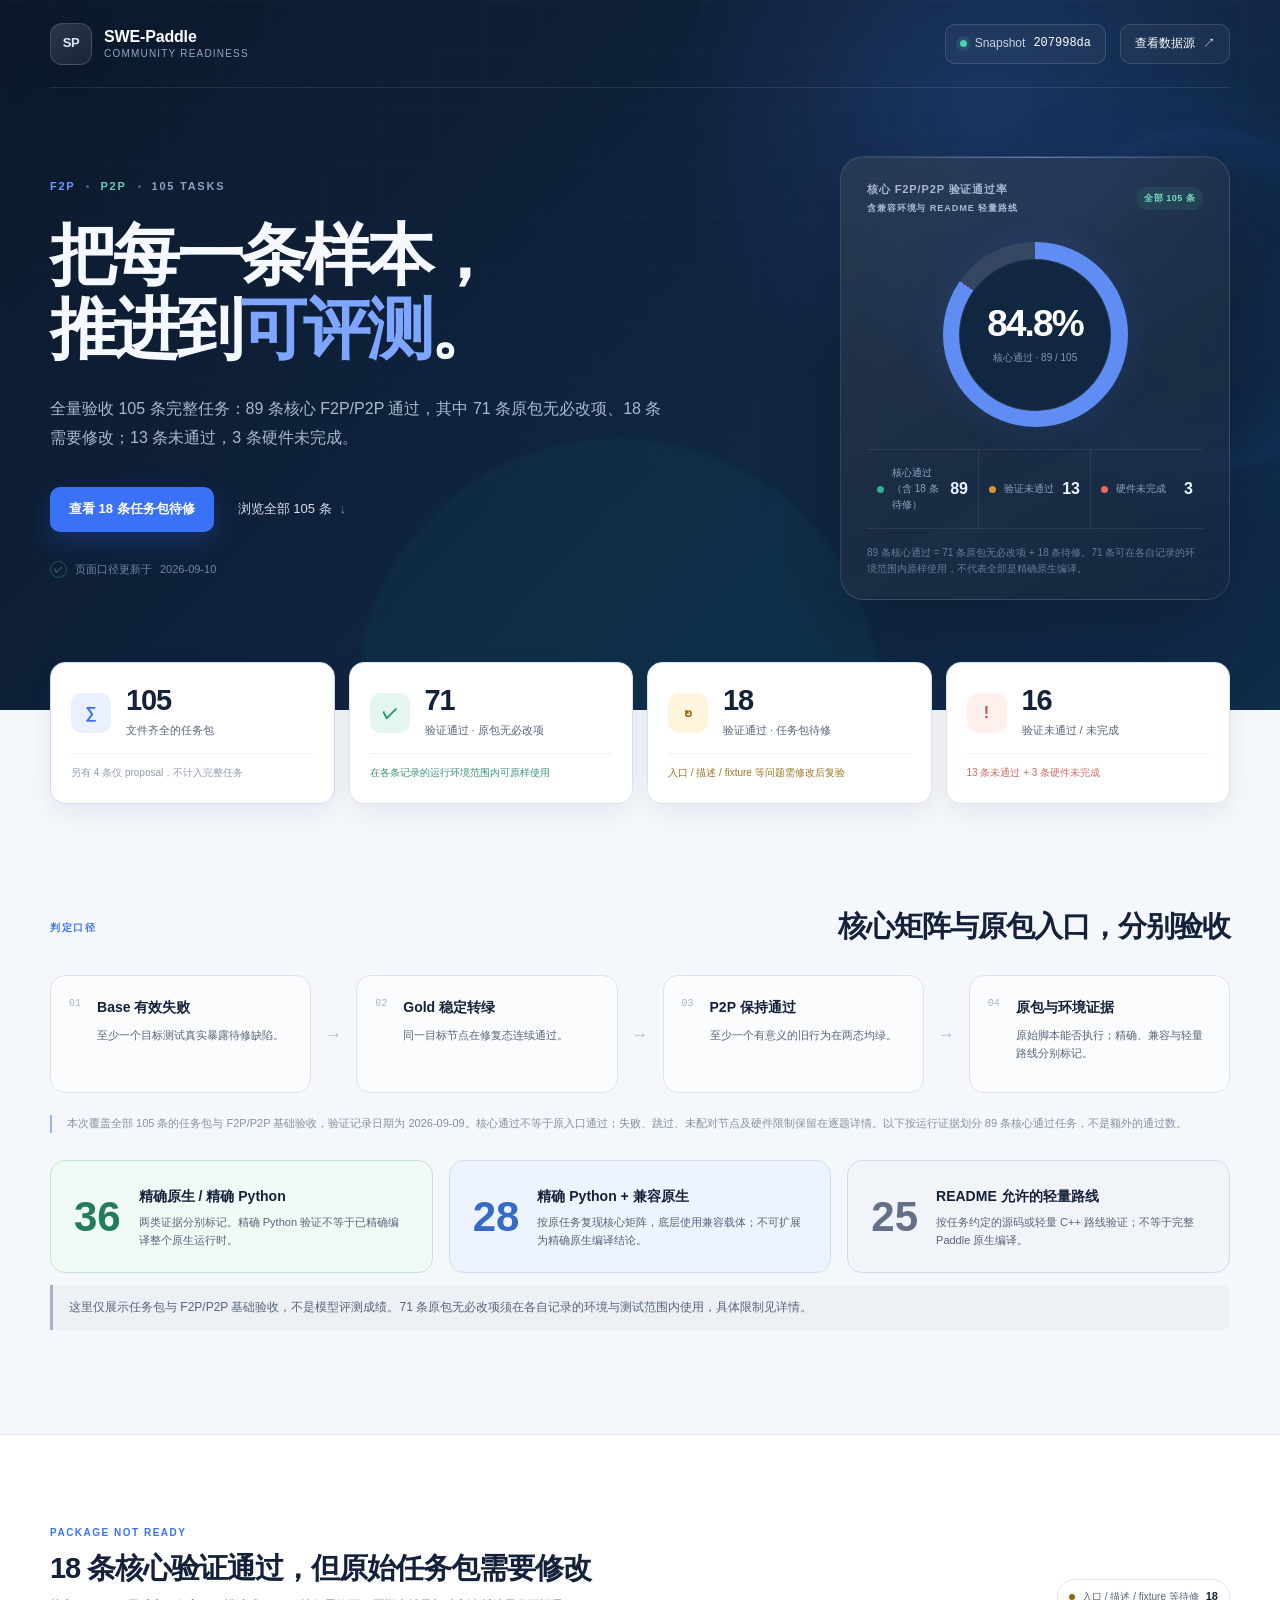
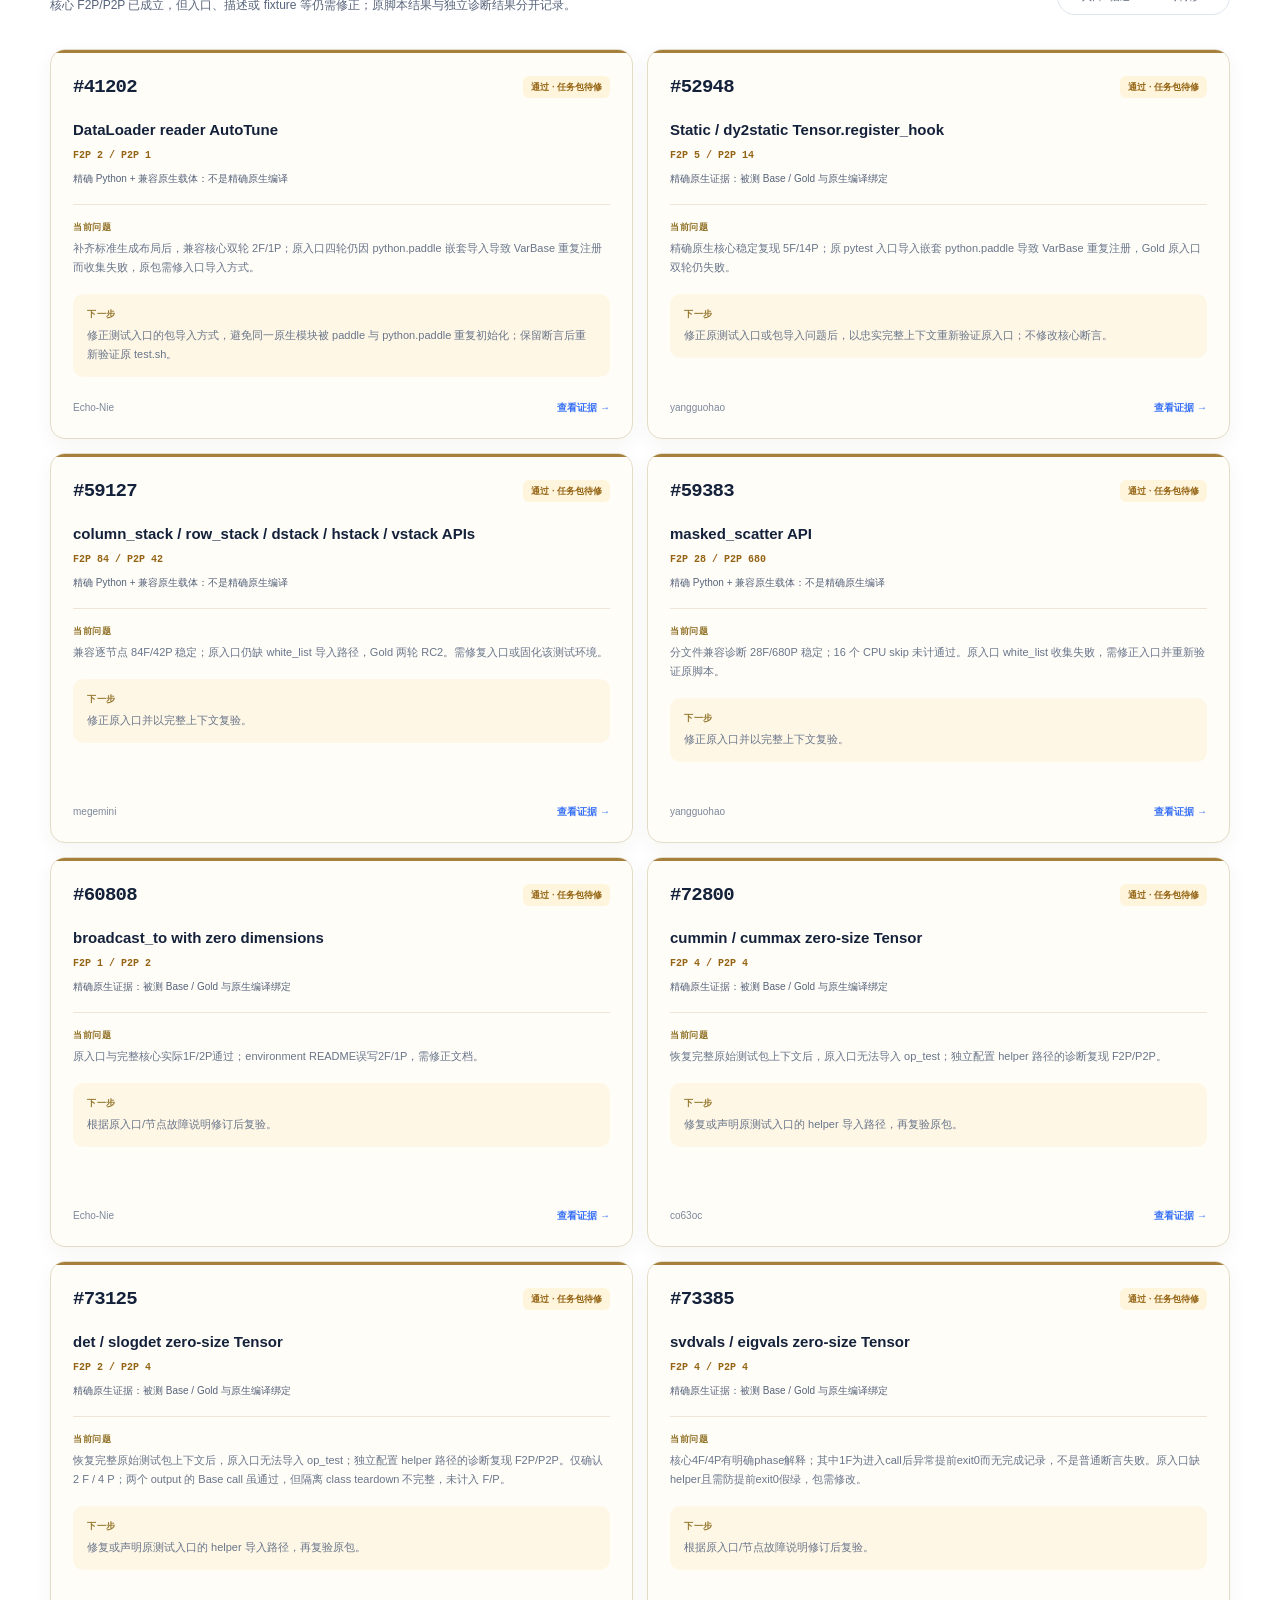
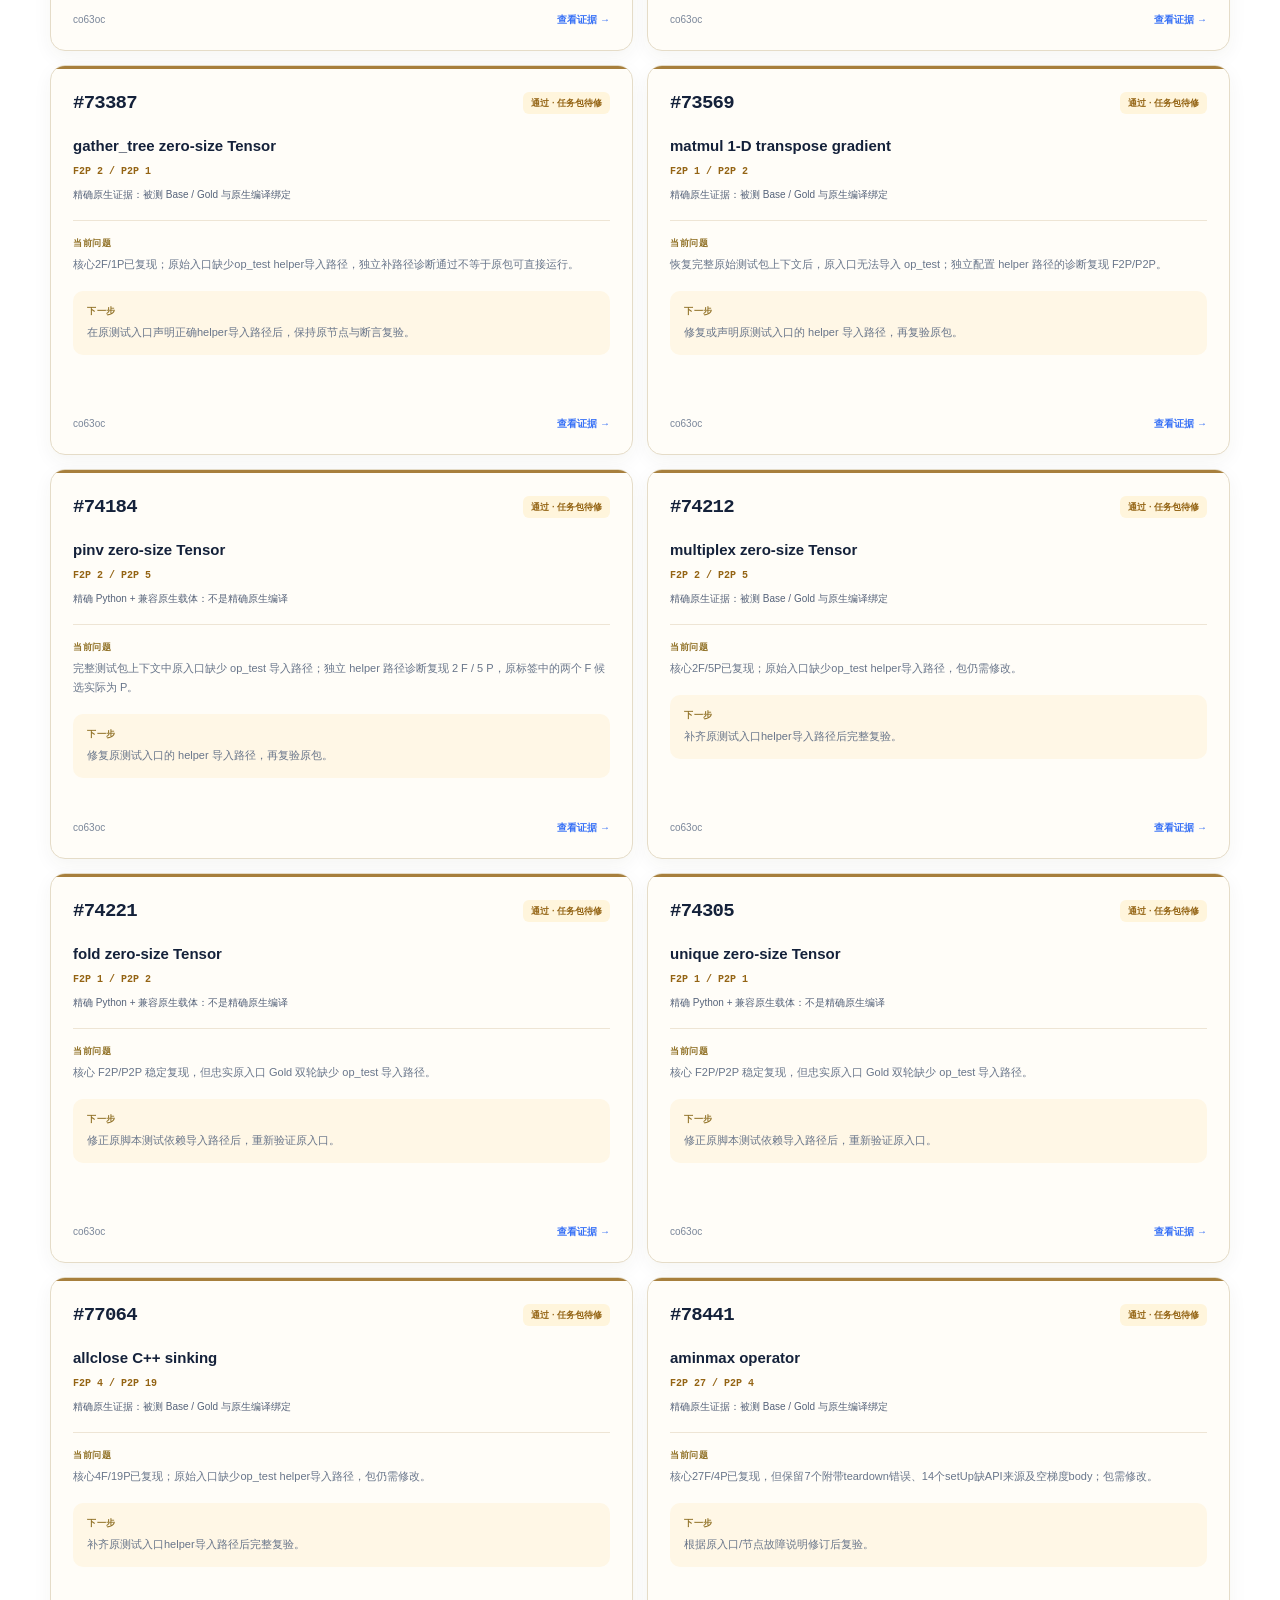
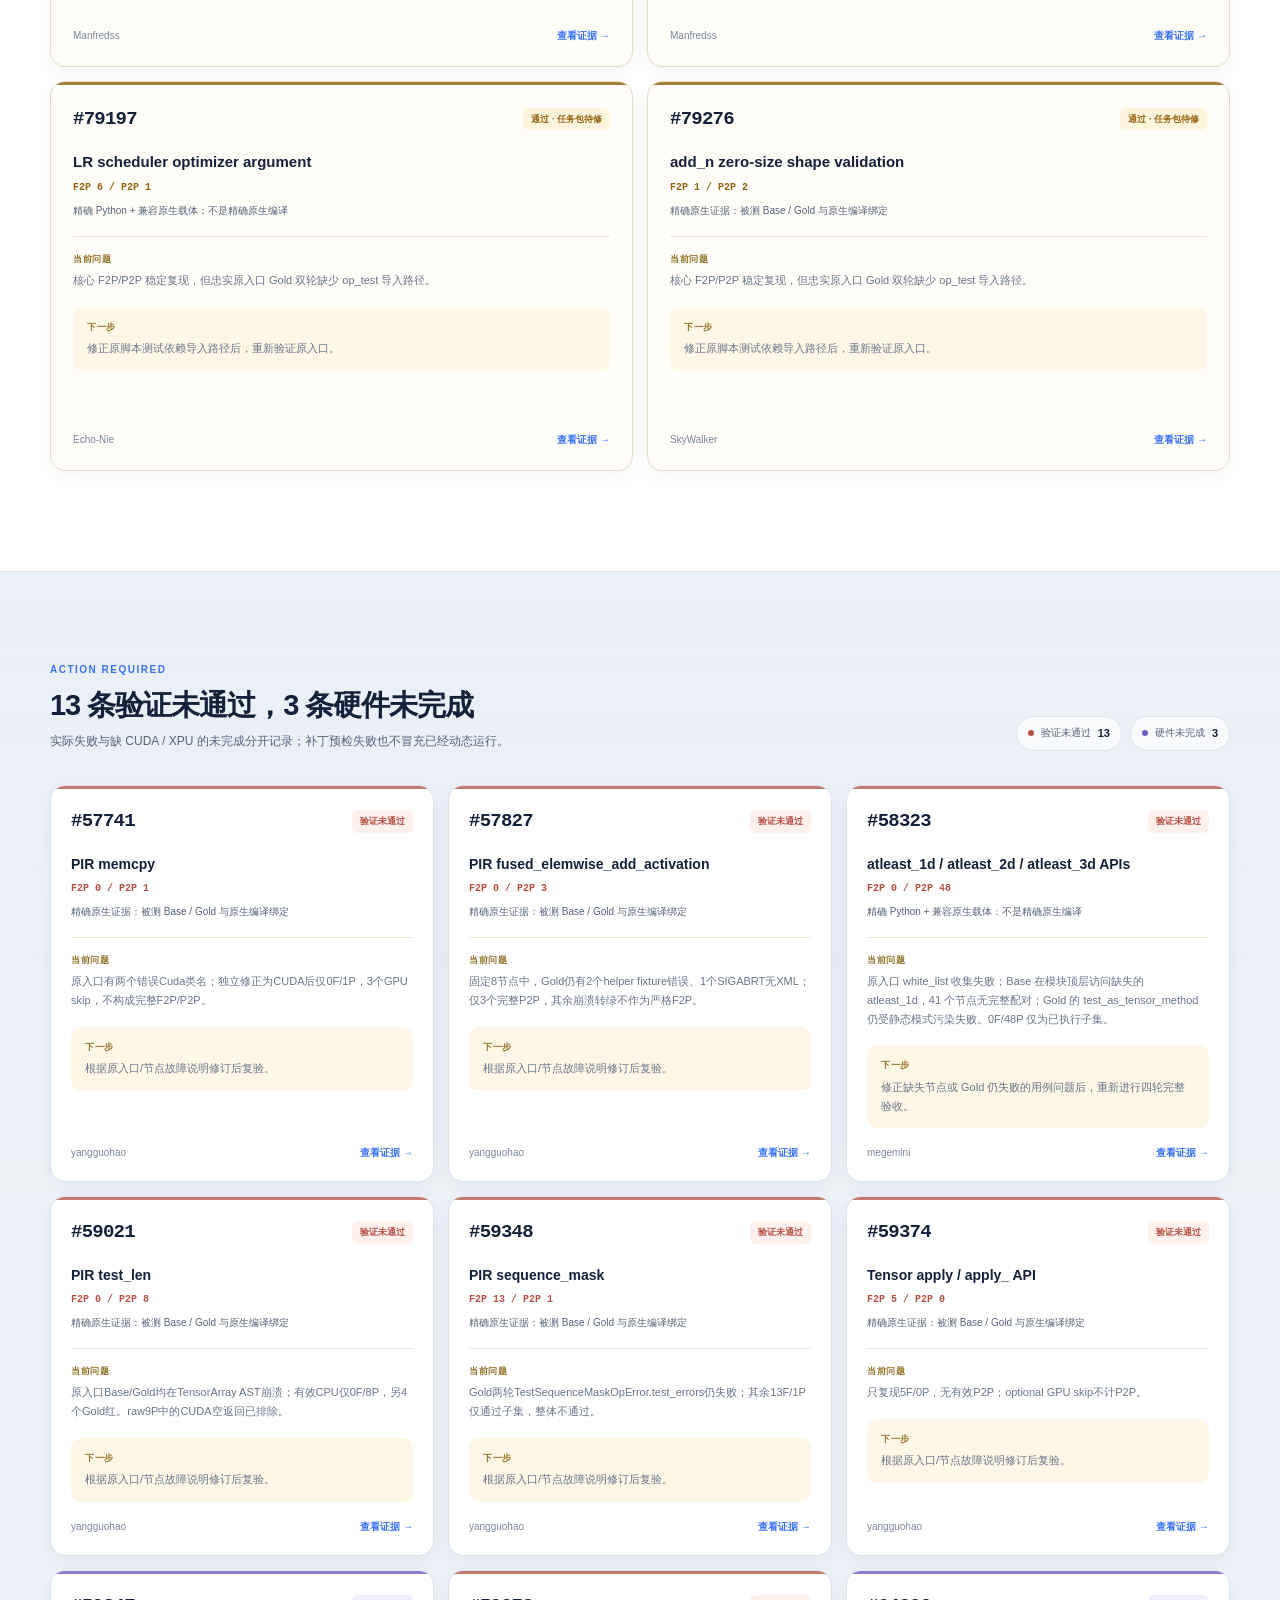
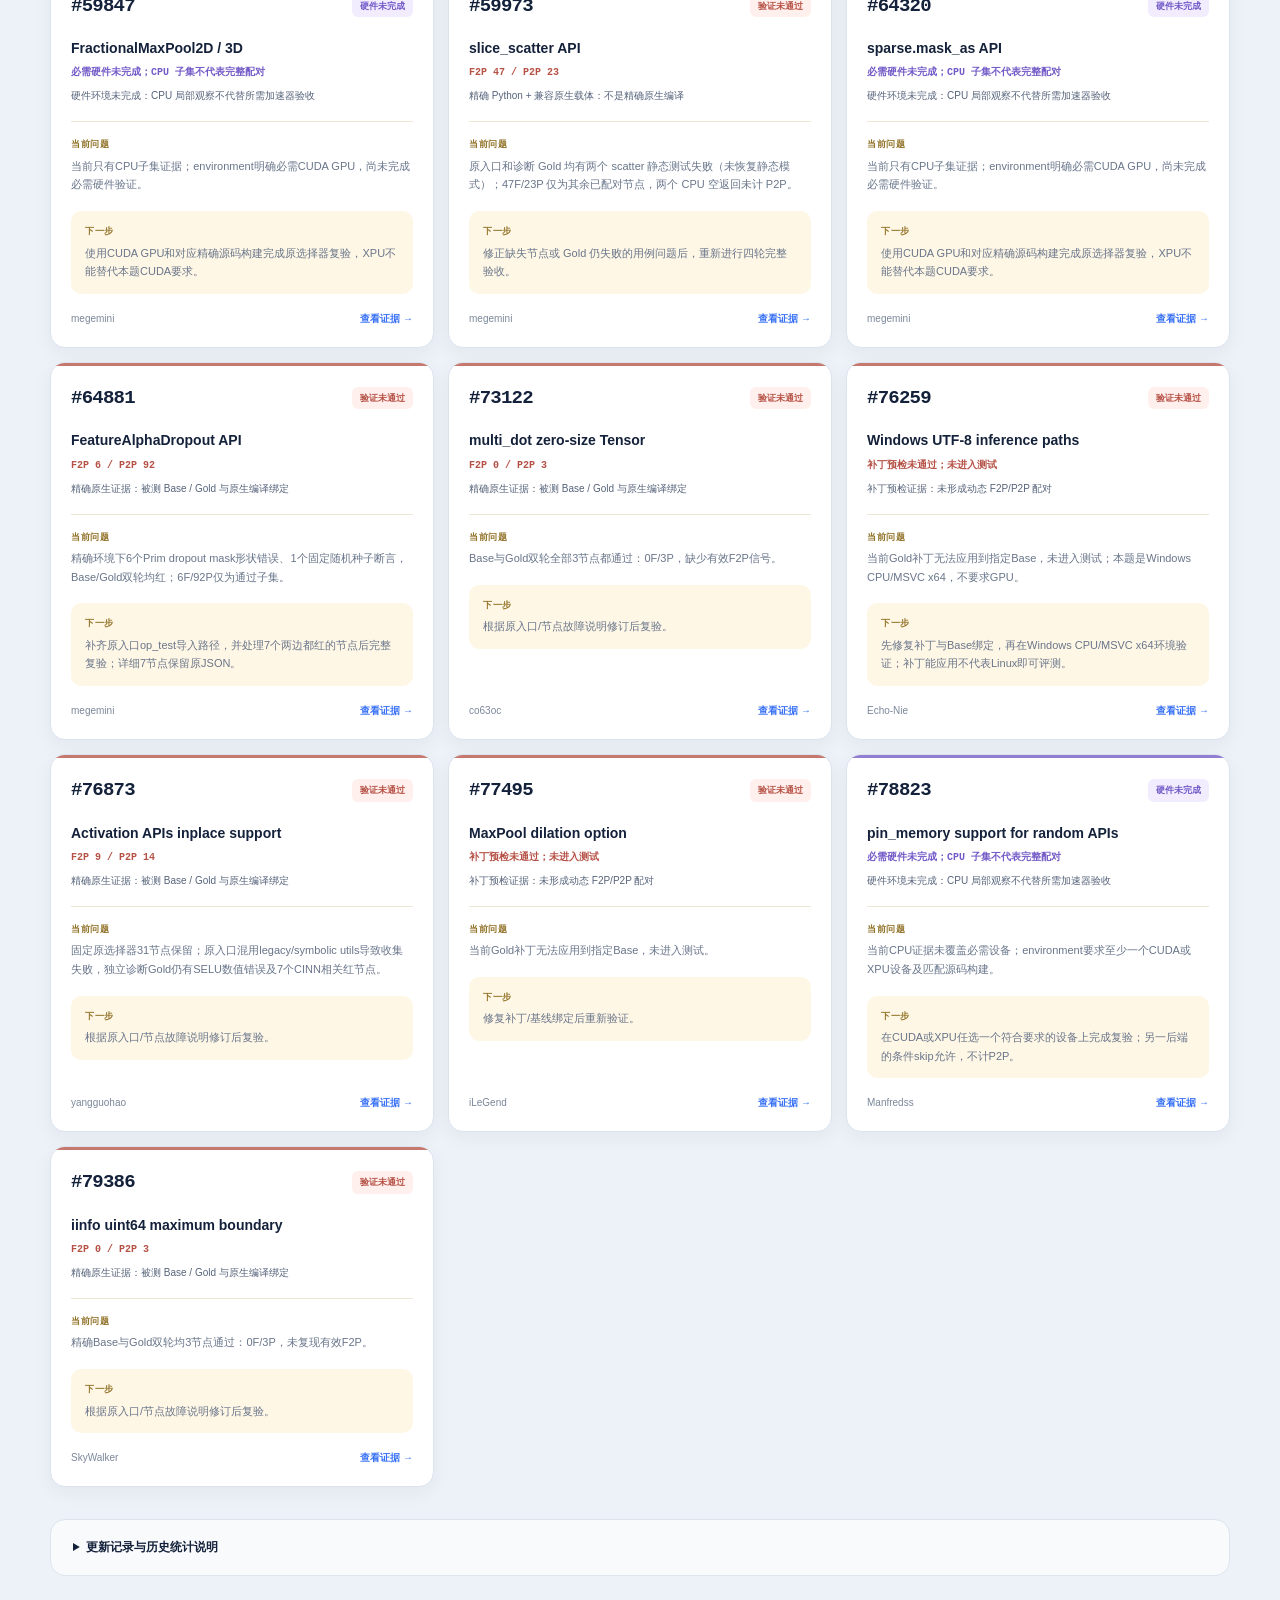
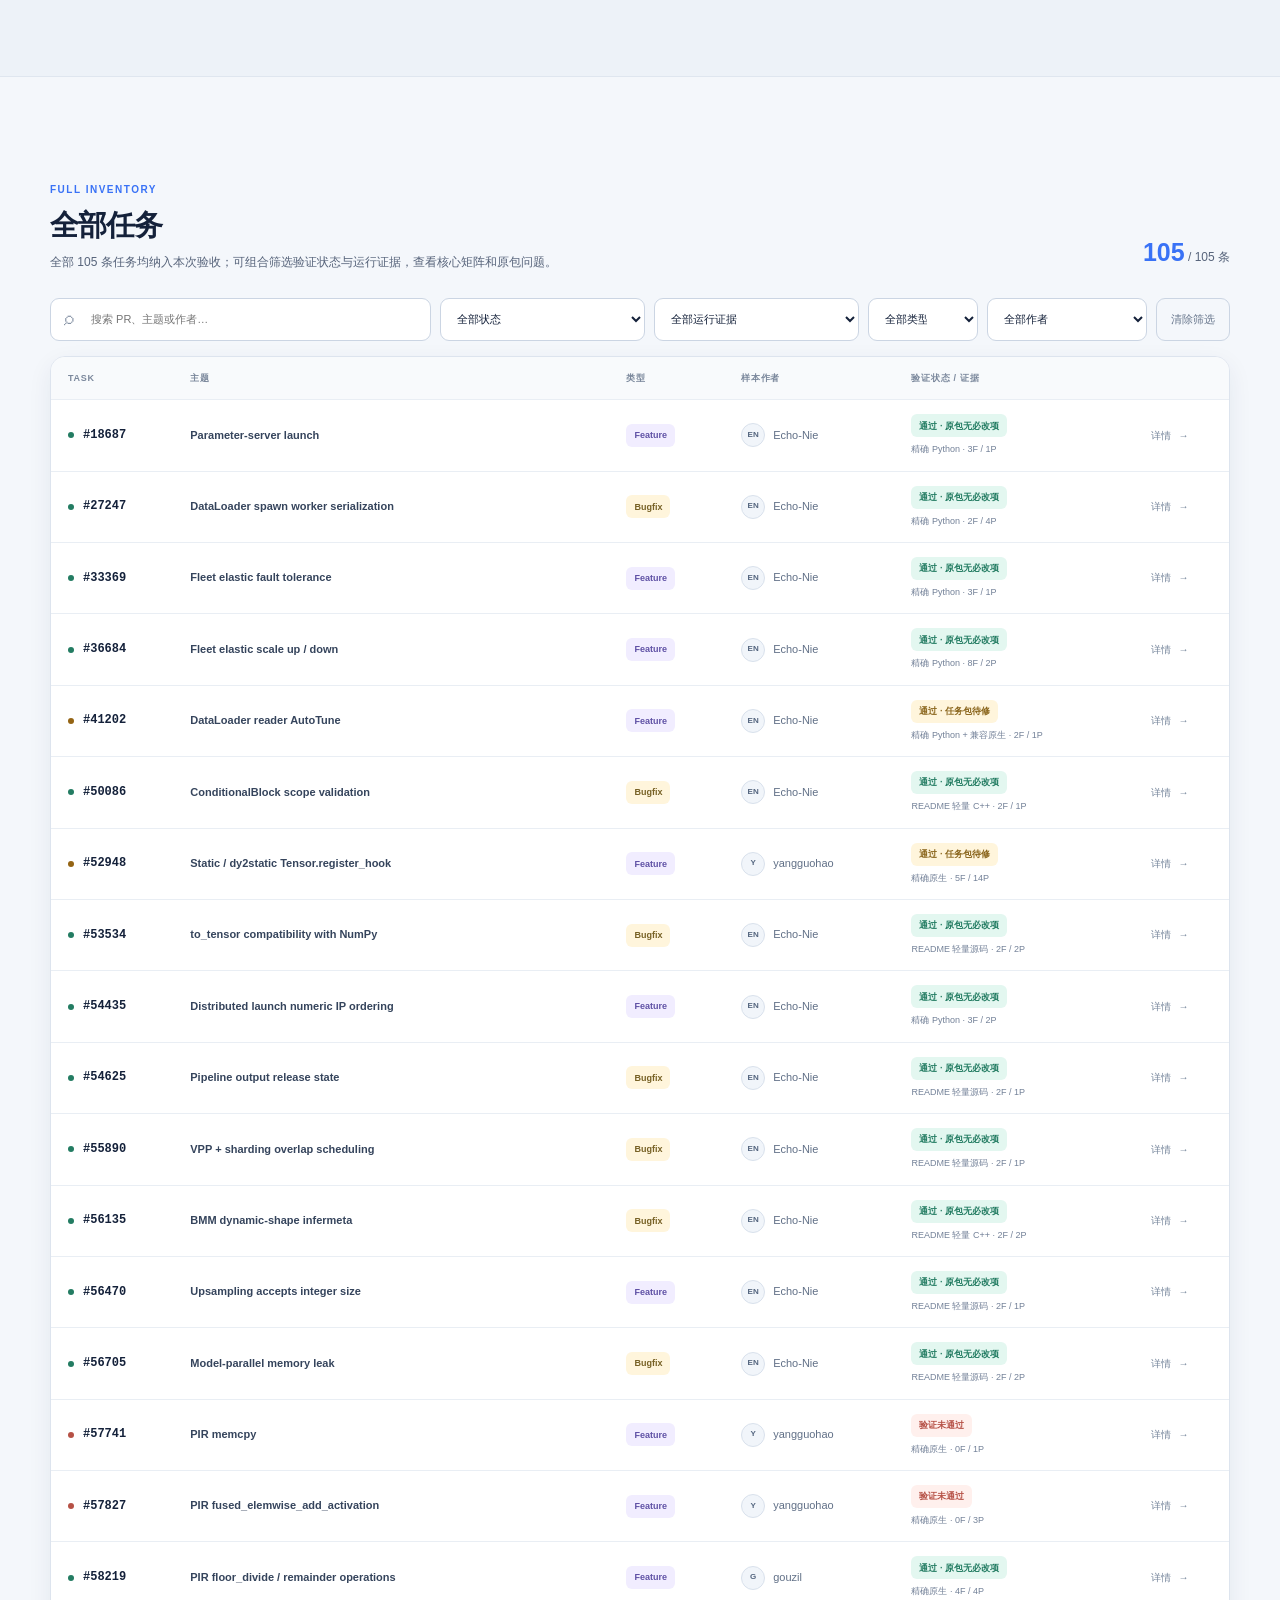
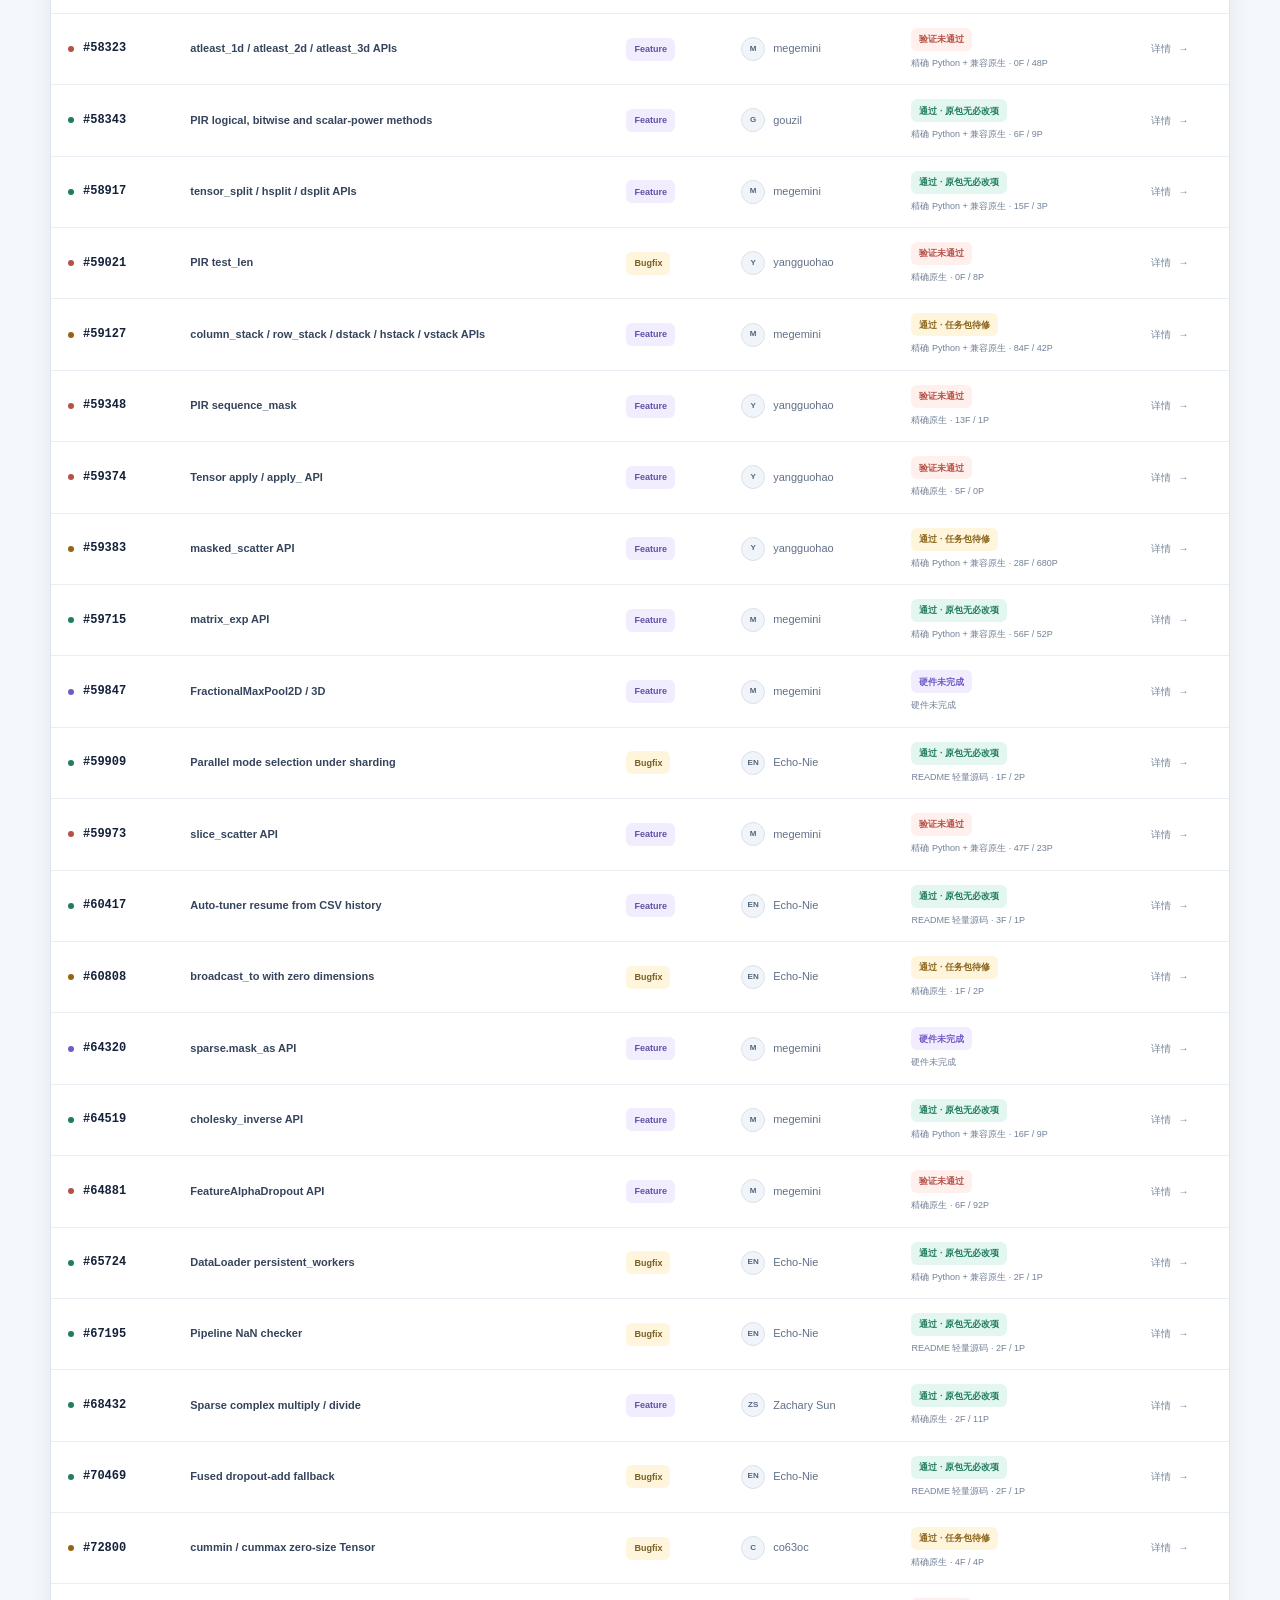
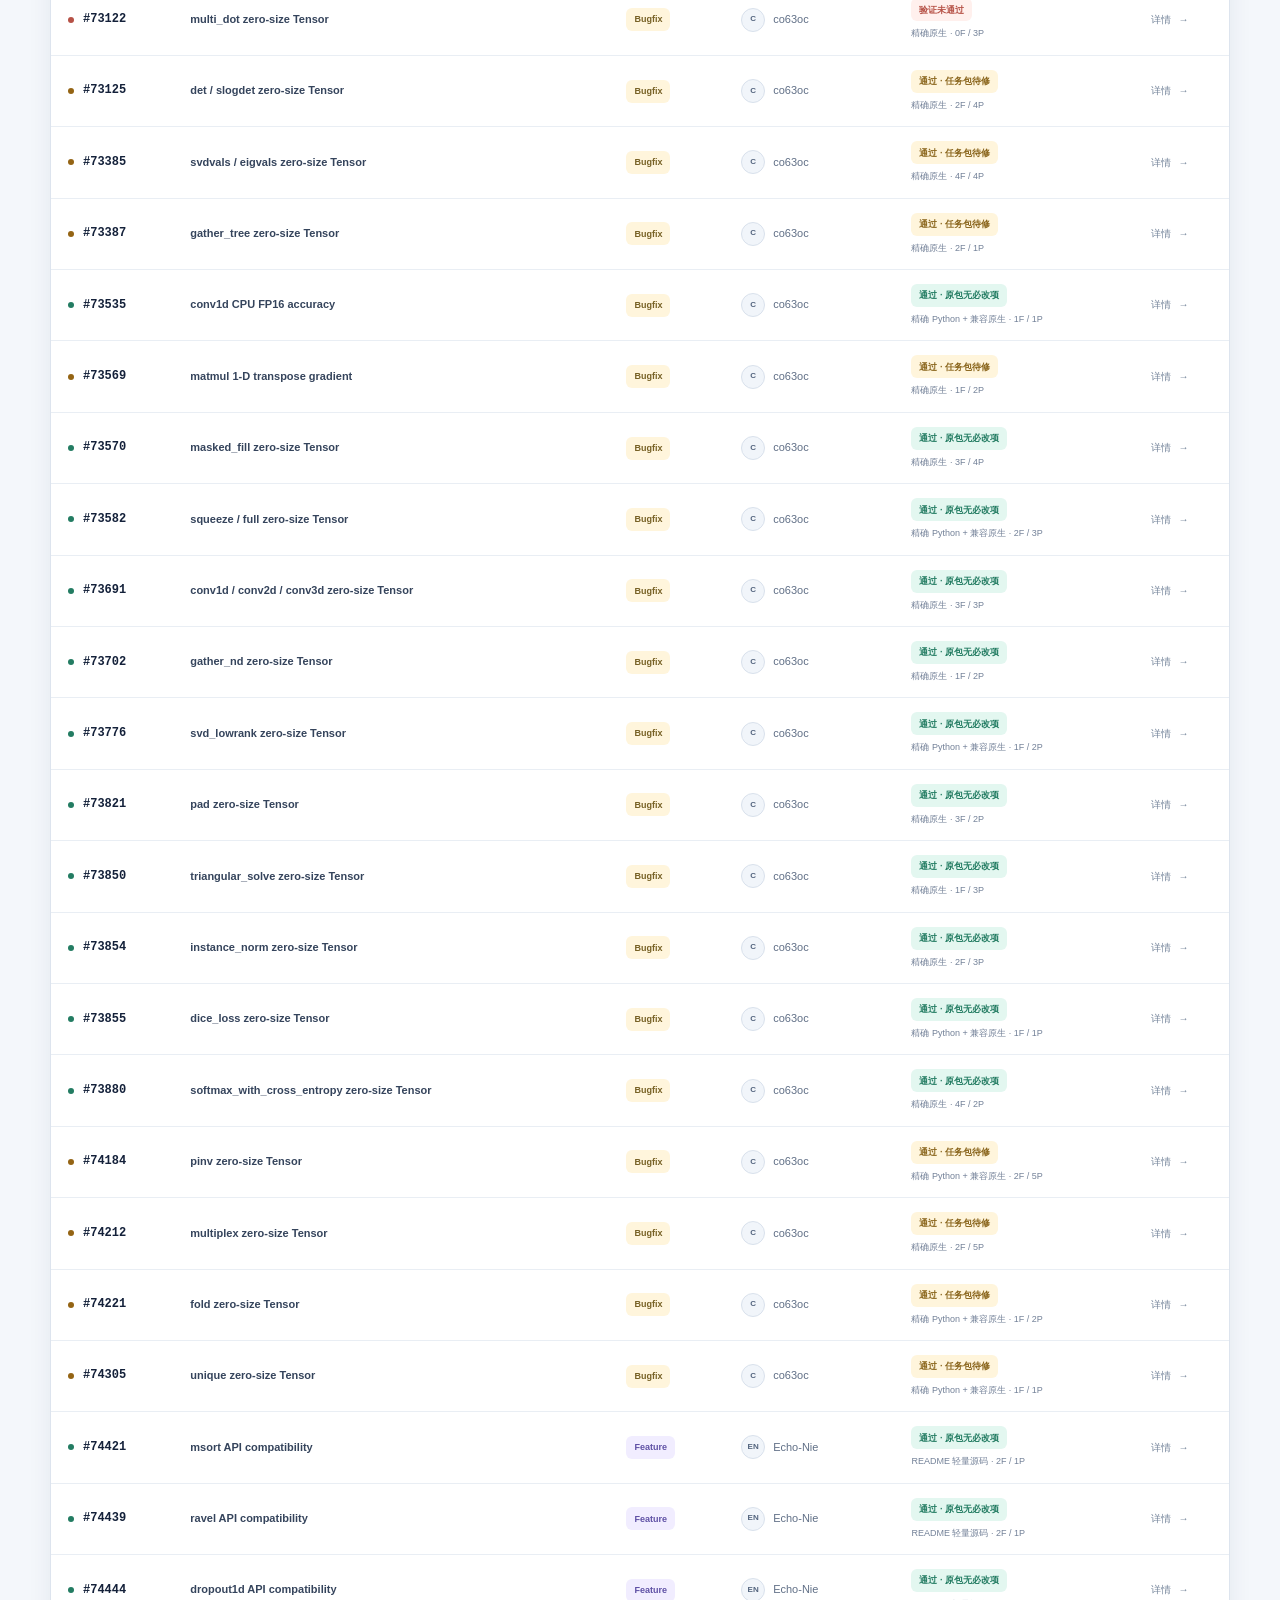
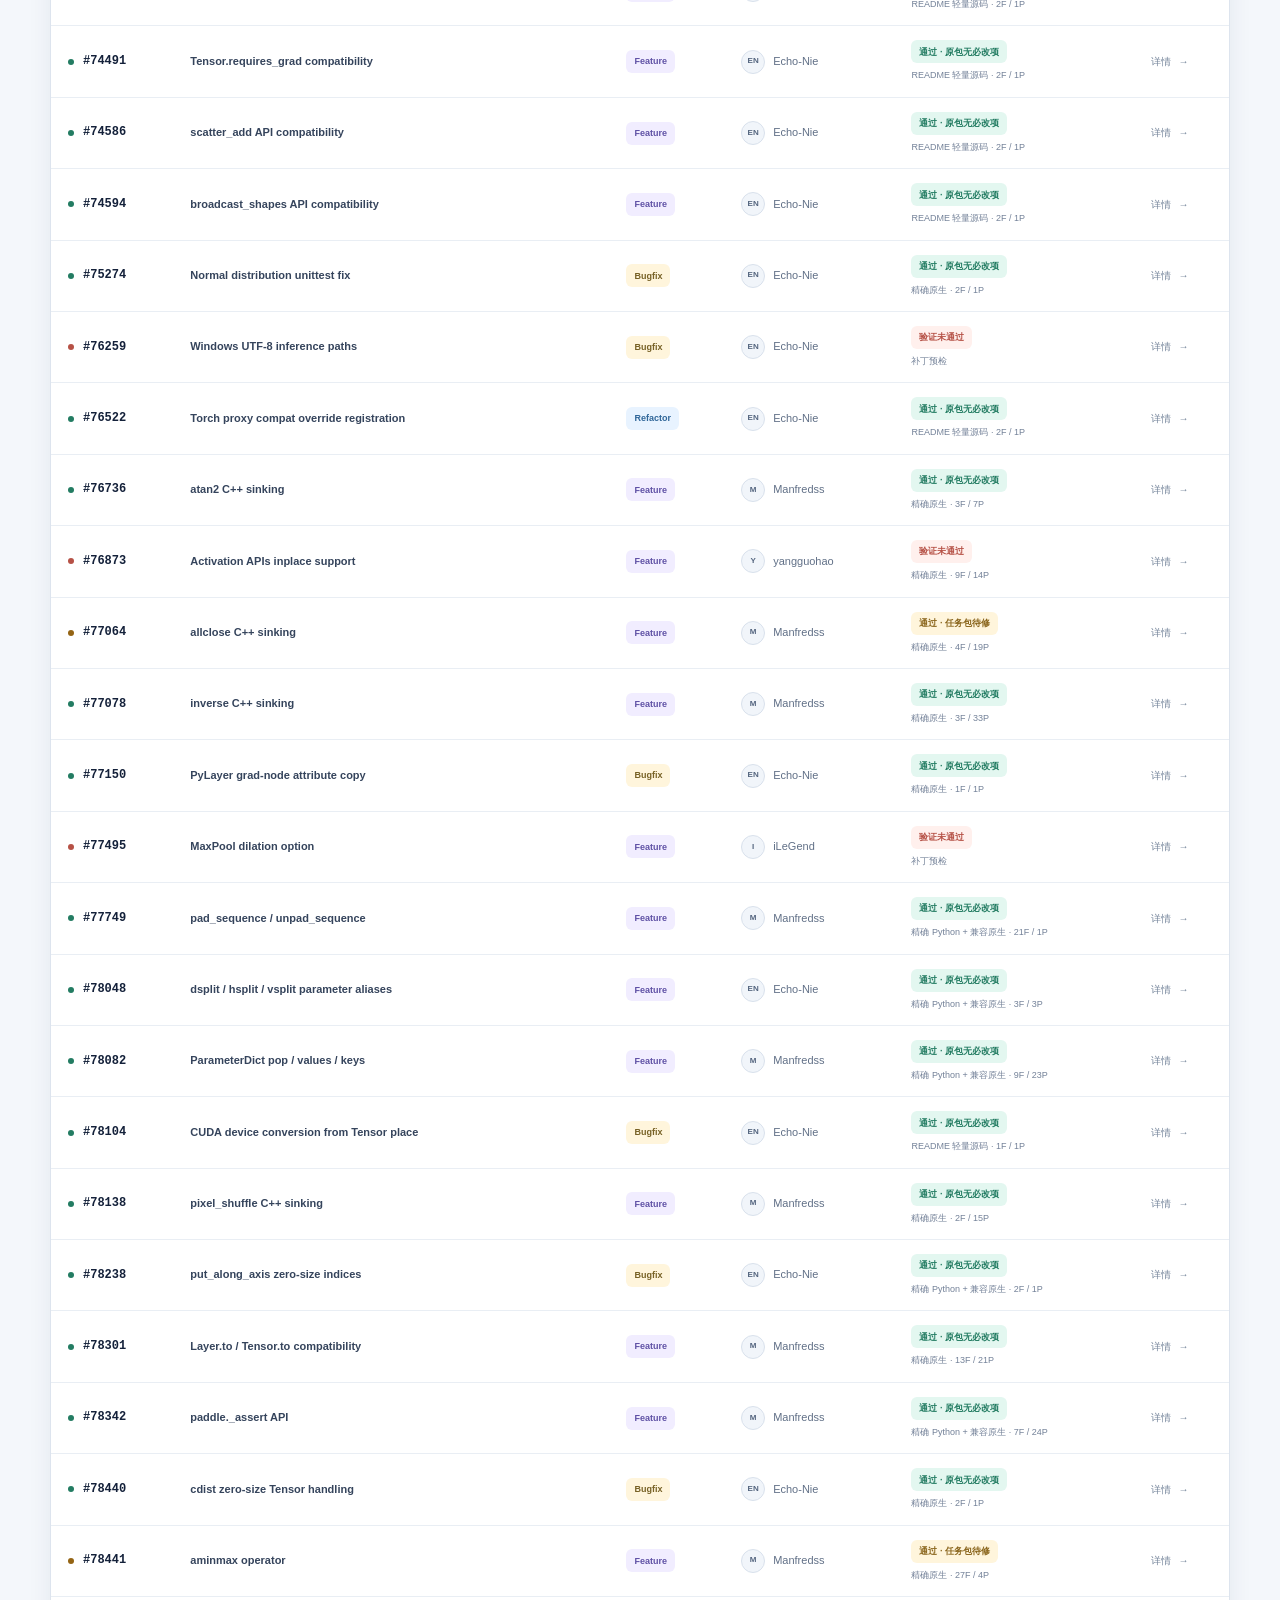
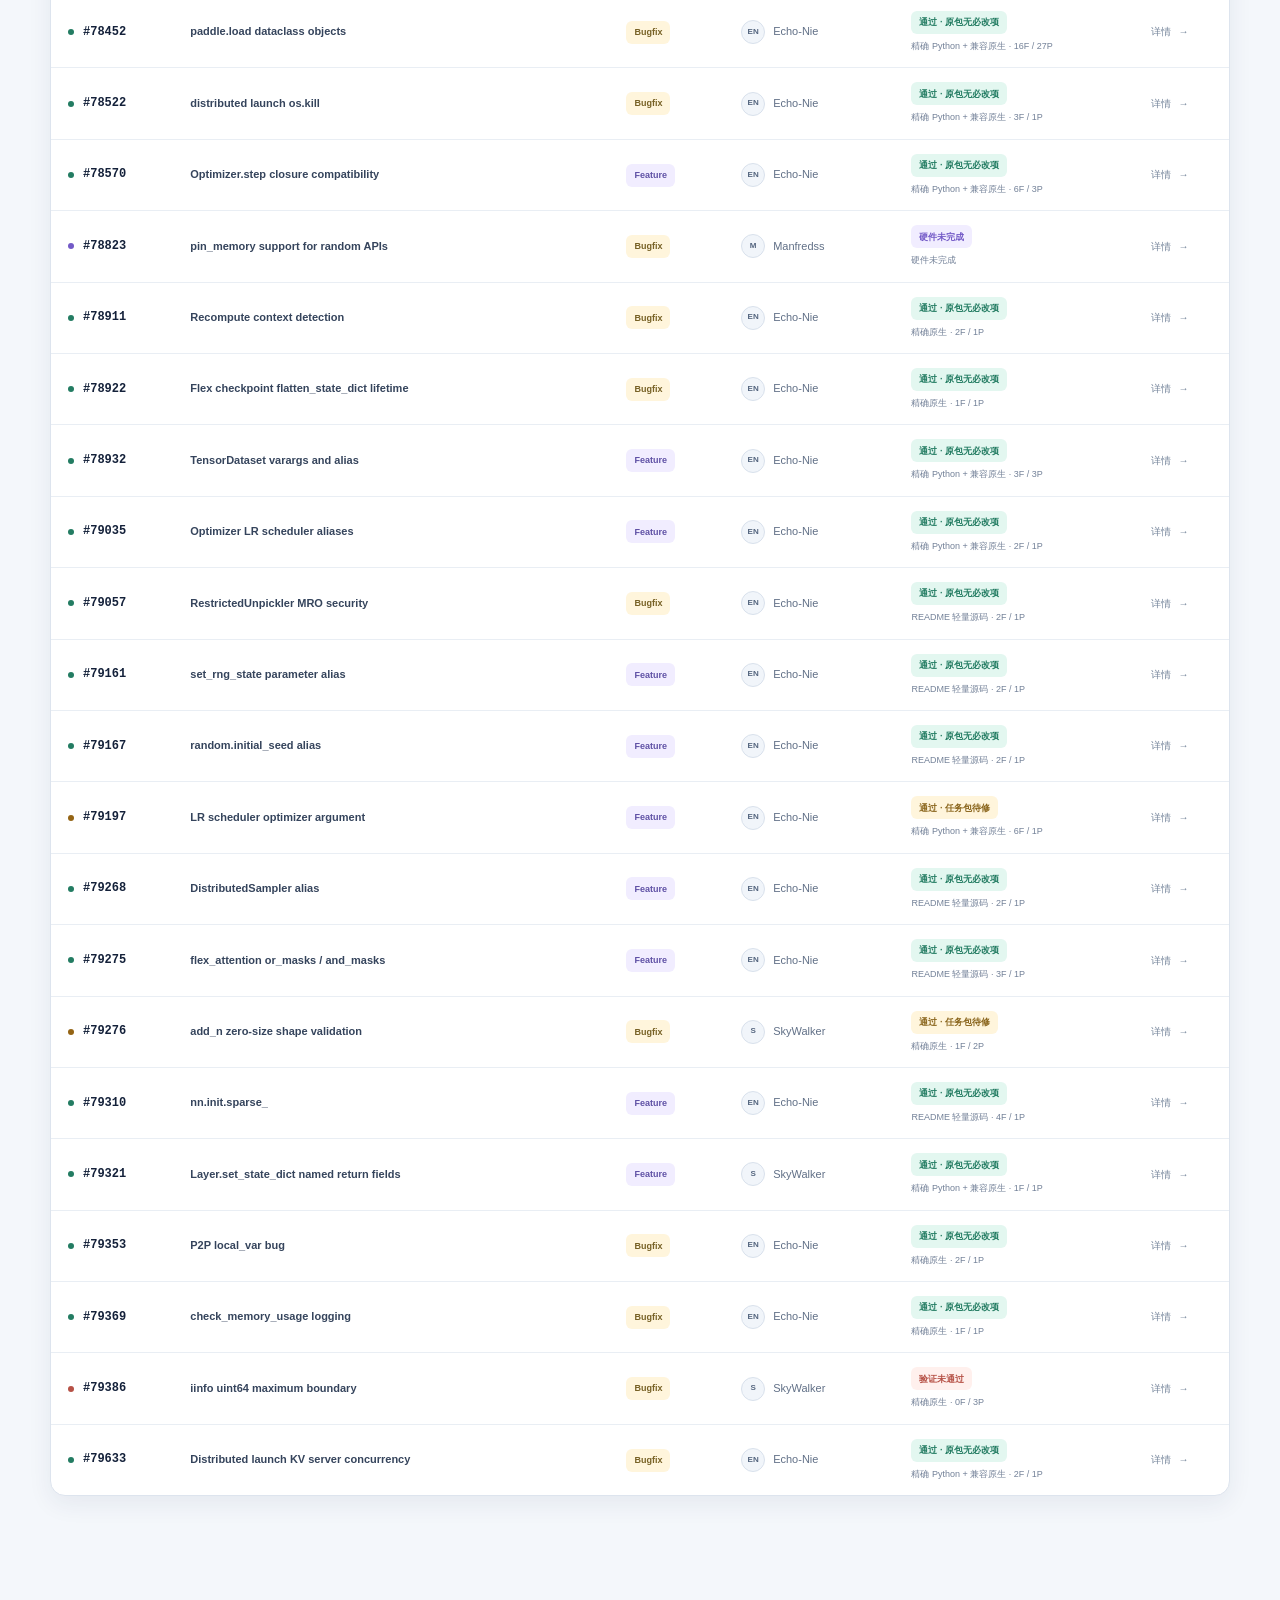
==== docs/index.html @ a3918f05 "Publish full 105-task F2P/P2P acceptance results" ====
<!doctype html>
<html lang="zh-CN">
  <head>
    <meta charset="utf-8" />
    <meta name="viewport" content="width=device-width, initial-scale=1" />
    <meta
      name="description"
      content="SWE-Paddle 105 条完整任务的整体状态：89 条核心验证通过，其中 71 条原包无必改项、18 条待修；13 条未通过，3 条硬件未完成。"
    />
    <meta name="theme-color" content="#10213a" />
    <title>SWE-Paddle 可评测性雷达</title>
    <link rel="icon" type="image/svg+xml" href="data:image/svg+xml,%3Csvg xmlns='http://www.w3.org/2000/svg' viewBox='0 0 32 32'%3E%3Crect width='32' height='32' rx='8' fill='%2310213a'/%3E%3Ctext x='16' y='21' text-anchor='middle' font-family='sans-serif' font-weight='700' font-size='14' fill='%23ffffff'%3ESP%3C/text%3E%3C/svg%3E" />
    <link rel="stylesheet" href="assets/styles.css?v=acceptance-207998d-20260910" />
  </head>
  <body>
    <a class="skip-link" href="#main">跳到主要内容</a>

    <header class="hero">
      <div class="hero-grid" aria-hidden="true"></div>
      <div class="orb orb-one" aria-hidden="true"></div>
      <div class="orb orb-two" aria-hidden="true"></div>

      <nav class="topbar shell" aria-label="主导航">
        <a class="brand" href="#top" aria-label="SWE-Paddle 首页">
          <span class="brand-mark" aria-hidden="true">SP</span>
          <span>
            <strong>SWE-Paddle</strong>
            <small>Community readiness</small>
          </span>
        </a>
        <div class="nav-actions">
          <span class="snapshot-chip">
            <span class="live-dot" aria-hidden="true"></span>
            Snapshot <code id="snapshot-short">207998da</code>
          </span>
          <a
            class="ghost-button"
            href="https://github.com/PaddlePaddle/community/tree/207998dab8c4c76c8558c3cca8ef177c69f10c1c/swe-paddle/tasks"
            target="_blank"
            rel="noreferrer"
          >
            查看数据源
            <span aria-hidden="true">↗</span>
          </a>
        </div>
      </nav>

      <div class="hero-content shell" id="top">
        <div class="hero-copy">
          <p class="eyebrow"><span>F2P</span><i></i><span>P2P</span><i></i><span>105 TASKS</span></p>
          <h1>把每一条样本，<br />推进到<strong>可评测</strong>。</h1>
          <p class="hero-lead">
            全量验收 105 条完整任务：89 条核心 F2P/P2P 通过，其中
            71 条原包无必改项、18 条需要修改；13 条未通过，3 条硬件未完成。
          </p>
          <div class="hero-buttons">
            <a class="primary-button" id="package-fixes-link" href="#package-fixes">查看 18 条任务包待修</a>
            <a class="text-button" href="#all-tasks">浏览全部 105 条 <span>↓</span></a>
          </div>
          <p class="updated-line">
            <span class="updated-icon" aria-hidden="true">✓</span>
            页面口径更新于 <time id="updated-at" datetime="2026-09-10">2026-09-10</time>
          </p>
        </div>

        <aside class="readiness-card" aria-label="全部 105 条任务的验证通过率，含兼容环境与 README 轻量路线">
          <div class="readiness-head">
            <span>核心 F2P/P2P 验证通过率<br /><small>含兼容环境与 README 轻量路线</small></span>
            <span class="trend-chip">全部 105 条</span>
          </div>
          <div class="progress-wrap">
            <div class="progress-ring" id="progress-ring" role="img" aria-label="核心验证通过 89 / 105，84.8%">
              <div class="progress-center">
                <strong id="pass-rate">84.8%</strong>
                <span>核心通过 · 89 / 105</span>
              </div>
            </div>
          </div>
          <div class="readiness-numbers">
            <div>
              <span class="number-dot pass-dot"></span>
              <span>核心通过（含 18 条待修）</span>
              <strong id="hero-direct">89</strong>
            </div>
            <div>
              <span class="number-dot fix-dot"></span>
              <span>验证未通过</span>
              <strong id="hero-needs-fix">13</strong>
            </div>
            <div>
              <span class="number-dot fail-dot"></span>
              <span>硬件未完成</span>
              <strong id="hero-core-failed">3</strong>
            </div>
          </div>
          <p class="readiness-note" id="readiness-note">89 条核心通过 = 71 条原包无必改项 + 18 条待修。71 条可在各自记录的环境范围内原样使用，不代表全部是精确原生编译。</p>
        </aside>
      </div>
    </header>

    <main id="main">
      <section class="metrics-section shell" aria-labelledby="metrics-title">
        <h2 class="sr-only" id="metrics-title">数据概览</h2>
        <div class="metric-card metric-primary">
          <span class="metric-icon" aria-hidden="true">∑</span>
          <div>
            <strong id="metric-total">105</strong>
            <span>文件齐全的任务包</span>
          </div>
          <small>另有 4 条仅 proposal，不计入完整任务</small>
        </div>
        <div class="metric-card">
          <span class="metric-icon success-icon" aria-hidden="true">✓</span>
          <div>
            <strong id="metric-direct">71</strong>
            <span>验证通过 · 原包无必改项</span>
          </div>
          <small class="success-text">在各条记录的运行环境范围内可原样使用</small>
        </div>
        <div class="metric-card">
          <span class="metric-icon warning-icon" aria-hidden="true">↻</span>
          <div>
            <strong id="metric-needs-fix">18</strong>
            <span>验证通过 · 任务包待修</span>
          </div>
          <small class="warning-text">入口 / 描述 / fixture 等问题需修改后复验</small>
        </div>
        <div class="metric-card">
          <span class="metric-icon danger-icon" aria-hidden="true">!</span>
          <div>
            <strong id="metric-core-failed">16</strong>
            <span>验证未通过 / 未完成</span>
          </div>
          <small class="danger-text">13 条未通过 + 3 条硬件未完成</small>
        </div>
      </section>

      <section class="criterion-section shell" aria-labelledby="criterion-title">
        <div class="criterion-label">
          <span class="section-kicker">判定口径</span>
          <h2 id="criterion-title">核心矩阵与原包入口，分别验收</h2>
        </div>
        <div class="criterion-flow" aria-label="验证检查的四个方面">
          <div class="flow-step">
            <span class="flow-index">01</span>
            <div>
              <strong>Base 有效失败</strong>
              <p>至少一个目标测试真实暴露待修缺陷。</p>
            </div>
          </div>
          <span class="flow-arrow" aria-hidden="true">→</span>
          <div class="flow-step">
            <span class="flow-index">02</span>
            <div>
              <strong>Gold 稳定转绿</strong>
              <p>同一目标节点在修复态连续通过。</p>
            </div>
          </div>
          <span class="flow-arrow" aria-hidden="true">→</span>
          <div class="flow-step">
            <span class="flow-index">03</span>
            <div>
              <strong>P2P 保持通过</strong>
              <p>至少一个有意义的旧行为在两态均绿。</p>
            </div>
          </div>
          <span class="flow-arrow" aria-hidden="true">→</span>
          <div class="flow-step">
            <span class="flow-index">04</span>
            <div>
              <strong>原包与环境证据</strong>
              <p>原始脚本能否执行；精确、兼容与轻量路线分别标记。</p>
            </div>
          </div>
        </div>
        <p class="criterion-footnote" id="criterion-footnote">
          本次覆盖全部 105 条的任务包与 F2P/P2P 基础验收，验证记录日期为 2026-09-09。核心通过不等于原入口通过；失败、跳过、未配对节点及硬件限制保留在逐题详情。以下按运行证据划分 89 条核心通过任务，不是额外的通过数。
        </p>
        <div class="evidence-grid" aria-label="89 条核心通过任务的运行证据">
          <a class="evidence-card" href="#all-tasks">
            <strong id="evidence-strict">36</strong>
            <div><b>精确原生 / 精确 Python</b><p>两类证据分别标记。精确 Python 验证不等于已精确编译整个原生运行时。</p></div>
          </a>
          <a class="evidence-card compatible-evidence" href="?evidence=exact_python_compatible_native#all-tasks">
            <strong id="evidence-compatible">28</strong>
            <div><b>精确 Python + 兼容原生</b><p>按原任务复现核心矩阵，底层使用兼容载体；不可扩展为精确原生编译结论。</p></div>
          </a>
          <a class="evidence-card lightweight-evidence" href="#all-tasks">
            <strong id="evidence-lightweight">25</strong>
            <div><b>README 允许的轻量路线</b><p>按任务约定的源码或轻量 C++ 路线验证；不等于完整 Paddle 原生编译。</p></div>
          </a>
        </div>
        <p class="history-note">这里仅展示任务包与 F2P/P2P 基础验收，不是模型评测成绩。71 条原包无必改项须在各自记录的环境与测试范围内使用，具体限制见详情。</p>
      </section>

      <section class="fixes-section" id="package-fixes" aria-labelledby="fixes-title">
        <div class="shell">
          <div class="section-heading">
            <div>
              <span class="section-kicker">PACKAGE NOT READY</span>
              <h2 id="fixes-title">18 条核心验证通过，但原始任务包需要修改</h2>
              <p>核心 F2P/P2P 已成立，但入口、描述或 fixture 等仍需修正；原脚本结果与独立诊断结果分开记录。</p>
            </div>
            <div class="category-summary" id="fix-summary" aria-label="Task 包不通过分类汇总"></div>
          </div>

          <div class="fix-grid" id="fix-grid"></div>
        </div>
      </section>

      <section class="issues-section" id="issues" aria-labelledby="issues-title">
        <div class="shell">
          <div class="section-heading">
            <div>
              <span class="section-kicker">ACTION REQUIRED</span>
              <h2 id="issues-title">13 条验证未通过，3 条硬件未完成</h2>
              <p>实际失败与缺 CUDA / XPU 的未完成分开记录；补丁预检失败也不冒充已经动态运行。</p>
            </div>
            <div class="category-summary" id="category-summary" aria-label="问题分类汇总"></div>
          </div>

          <div class="issue-grid" id="issue-grid"></div>

          <details class="update-history" id="update-history">
            <summary>更新记录与历史统计说明</summary>
            <p>2026-09-10：发布全量 105 条基础验收，89 条核心通过（71 条原包无必改项、18 条待修），13 条未通过、3 条硬件未完成；验证记录日期为 2026-09-09。</p>
            <p>历史增量记录：2026-09-09 曾验证 9 条新增、19 条修改任务，共 28 条（21 条通过、5 条未通过、2 条未完成）。这不是当前全量结论；原历史资料保留备查。</p>
            <p><a href="validation-update-20260909.md">查看历史增量验证报告 ↗</a> · <a href="overall-status-20260909.md">查看历史整体汇总 ↗</a></p>
          <aside class="correction-banner" id="correction-banner">
            <div class="correction-icon" aria-hidden="true">✓</div>
            <div>
              <span class="correction-label">历史记录 · 2026-09-07 统计更正 · 非本轮结果</span>
              <h3 id="correction-title">纠正历史汇总：13 条移出可直接评测</h3>
              <p id="correction-summary"></p>
              <p class="correction-caveat" id="correction-caveat"></p>
            </div>
            <button class="secondary-button" type="button" data-task-id="57827">查看 57827</button>
          </aside>
          </details>
        </div>
      </section>

      <section class="all-section shell" id="all-tasks" aria-labelledby="all-title">
        <div class="section-heading all-heading">
          <div>
            <span class="section-kicker">FULL INVENTORY</span>
            <h2 id="all-title">全部任务</h2>
            <p>全部 105 条任务均纳入本次验收；可组合筛选验证状态与运行证据，查看核心矩阵和原包问题。</p>
          </div>
          <p class="result-count" aria-live="polite"><strong id="visible-count">105</strong> / <span id="inventory-total">105</span> 条</p>
        </div>

        <div class="filter-bar" aria-label="任务筛选器">
          <label class="search-field">
            <span class="sr-only">搜索任务</span>
            <span aria-hidden="true">⌕</span>
            <input id="search-input" type="search" placeholder="搜索 PR、主题或作者…" autocomplete="off" />
          </label>
          <label>
            <span class="sr-only">验证状态</span>
            <select id="status-filter">
              <option value="all">全部状态</option>
              <option value="passed">通过 · 原包无必改项（71）</option>
              <option value="needs_fix">通过 · 任务包待修（18）</option>
              <option value="failed">验证未通过（13）</option>
              <option value="incomplete">硬件未完成（3）</option>
            </select>
          </label>
          <label>
            <span class="sr-only">运行证据</span>
            <select id="source-filter">
              <option value="all">全部运行证据</option>
              <option value="exact_native">精确原生</option>
              <option value="exact_python">精确 Python</option>
              <option value="exact_python_compatible_native">精确 Python + 兼容原生</option>
              <option value="lightweight_source">README 轻量源码</option>
              <option value="lightweight_cpp">README 轻量 C++</option>
              <option value="patch_preflight">补丁预检</option>
              <option value="environment_incomplete">硬件未完成</option>
            </select>
          </label>
          <label>
            <span class="sr-only">任务类型</span>
            <select id="type-filter">
              <option value="all">全部类型</option>
              <option value="bugfix">Bugfix</option>
              <option value="feature">Feature</option>
              <option value="refactor">Refactor</option>
              <option value="unknown">类型未确认</option>
            </select>
          </label>
          <label>
            <span class="sr-only">样本作者</span>
            <select id="author-filter">
              <option value="all">全部作者</option>
            </select>
          </label>
          <button class="clear-button" id="clear-filters" type="button">清除筛选</button>
        </div>

        <div class="table-wrap">
          <table>
            <thead>
              <tr>
                <th scope="col">Task</th>
                <th scope="col">主题</th>
                <th scope="col">类型</th>
                <th scope="col">样本作者</th>
                <th scope="col">验证状态 / 证据</th>
                <th scope="col"><span class="sr-only">操作</span></th>
              </tr>
            </thead>
            <tbody id="task-table-body"></tbody>
          </table>
          <div class="empty-state" id="empty-state" hidden>
            <span aria-hidden="true">⌕</span>
            <strong>没有匹配的任务</strong>
            <p>换一个关键词或清除筛选条件试试。</p>
          </div>
        </div>
      </section>
    </main>

    <footer>
      <div class="shell footer-inner">
        <div>
          <strong>SWE-Paddle 可评测性雷达</strong>
          <p>社区协作视图 · 数据快照 <code id="footer-snapshot">207998da</code></p>
        </div>
        <div class="footer-links">
          <a href="#criterion-title">验证口径</a>
          <a href="#package-fixes">任务包待修</a>
          <a href="#issues">未通过 / 未完成</a>
          <a id="latest-report-link" href="acceptance-20260910.md">全量逐题验收报告</a>
          <a href="#update-history">更新记录</a>
          <a href="validation-correction-20260907.md">历史统计更正</a>
          <a
            href="https://github.com/PaddlePaddle/community/tree/207998dab8c4c76c8558c3cca8ef177c69f10c1c/swe-paddle/tasks"
            target="_blank"
            rel="noreferrer"
          >数据源 ↗</a>
        </div>
      </div>
    </footer>

    <dialog class="task-dialog" id="task-dialog" aria-labelledby="dialog-title">
      <div class="dialog-shell">
        <button class="dialog-close" type="button" aria-label="关闭详情">×</button>
        <div id="dialog-content"></div>
      </div>
    </dialog>

    <script src="assets/data.js?v=c9e46547"></script>
    <script src="assets/validation-update.js?v=207998d-20260909"></script>
    <script src="assets/overall-status.js?v=overall-207998d-20260909"></script>
    <script src="assets/acceptance-20260910.js?v=acceptance-207998d-20260910"></script>
    <script src="assets/app.js?v=acceptance-207998d-20260910"></script>
  </body>
</html>
---- docs/assets/styles.css ----
:root {
  --ink: #14213a;
  --ink-soft: #56637a;
  --navy: #0e1d34;
  --navy-2: #132a49;
  --paper: #f4f7fb;
  --surface: #ffffff;
  --line: #dde4ee;
  --line-strong: #cbd5e3;
  --blue: #3972f6;
  --blue-dark: #2558d7;
  --blue-soft: #eaf0ff;
  --mint: #28b18a;
  --mint-soft: #e3f7f0;
  --coral: #e9695b;
  --coral-soft: #fff0ed;
  --amber: #d89928;
  --amber-soft: #fff5dc;
  --purple: #8267df;
  --purple-soft: #f1edff;
  --shadow-sm: 0 8px 24px rgb(28 47 80 / 7%);
  --shadow-md: 0 18px 50px rgb(28 47 80 / 12%);
  --radius-lg: 22px;
  --radius-md: 15px;
  --shell: 1180px;
}

* {
  box-sizing: border-box;
}

html {
  scroll-behavior: smooth;
  scroll-padding-top: 24px;
}

body {
  margin: 0;
  color: var(--ink);
  background: var(--paper);
  font-family:
    Inter, ui-sans-serif, -apple-system, BlinkMacSystemFont, "Segoe UI",
    "PingFang SC", "Hiragino Sans GB", "Microsoft YaHei", Arial, sans-serif;
  font-size: 15px;
  line-height: 1.6;
  -webkit-font-smoothing: antialiased;
}

a {
  color: inherit;
  text-decoration: none;
}

button,
input,
select {
  font: inherit;
}

button,
select {
  cursor: pointer;
}

code {
  font-family: "SFMono-Regular", Consolas, "Liberation Mono", monospace;
}

.shell {
  width: min(calc(100% - 40px), var(--shell));
  margin-inline: auto;
}

.sr-only {
  position: absolute;
  width: 1px;
  height: 1px;
  padding: 0;
  margin: -1px;
  overflow: hidden;
  clip: rect(0, 0, 0, 0);
  white-space: nowrap;
  border: 0;
}

.skip-link {
  position: fixed;
  z-index: 100;
  top: 12px;
  left: 12px;
  padding: 9px 14px;
  border-radius: 8px;
  color: #fff;
  background: var(--blue);
  transform: translateY(-150%);
  transition: transform 160ms ease;
}

.skip-link:focus {
  transform: translateY(0);
}

.hero {
  position: relative;
  min-height: 700px;
  overflow: hidden;
  color: #fff;
  background:
    radial-gradient(circle at 77% 16%, rgb(75 130 255 / 18%), transparent 27%),
    linear-gradient(133deg, #0b182b 0%, #102540 55%, #102c4b 100%);
}

.hero-grid {
  position: absolute;
  inset: 0;
  opacity: 0.21;
  background-image:
    linear-gradient(rgb(255 255 255 / 7%) 1px, transparent 1px),
    linear-gradient(90deg, rgb(255 255 255 / 7%) 1px, transparent 1px);
  background-size: 54px 54px;
  mask-image: linear-gradient(to bottom, #000 0%, transparent 94%);
}

.orb {
  position: absolute;
  border-radius: 999px;
  filter: blur(3px);
  pointer-events: none;
}

.orb-one {
  top: 130px;
  right: -90px;
  width: 340px;
  height: 340px;
  border: 1px solid rgb(120 160 255 / 22%);
  box-shadow:
    0 0 80px rgb(44 105 255 / 15%) inset,
    0 0 100px rgb(44 105 255 / 9%);
}

.orb-two {
  bottom: -250px;
  left: 28%;
  width: 520px;
  height: 520px;
  background: rgb(27 179 146 / 6%);
  border: 1px solid rgb(46 196 164 / 10%);
}

.topbar {
  position: relative;
  z-index: 2;
  display: flex;
  align-items: center;
  justify-content: space-between;
  min-height: 88px;
  border-bottom: 1px solid rgb(255 255 255 / 10%);
}

.brand {
  display: inline-flex;
  align-items: center;
  gap: 12px;
}

.brand-mark {
  display: grid;
  width: 42px;
  height: 42px;
  place-items: center;
  border: 1px solid rgb(255 255 255 / 16%);
  border-radius: 12px;
  color: #dce8ff;
  background: linear-gradient(145deg, rgb(255 255 255 / 13%), rgb(255 255 255 / 5%));
  font-size: 13px;
  font-weight: 800;
  letter-spacing: -0.03em;
  box-shadow: 0 8px 24px rgb(0 0 0 / 16%);
}

.brand > span:last-child {
  display: flex;
  flex-direction: column;
  line-height: 1.3;
}

.brand strong {
  font-size: 16px;
  letter-spacing: -0.01em;
}

.brand small {
  color: #8fa5c3;
  font-size: 10px;
  letter-spacing: 0.12em;
  text-transform: uppercase;
}

.nav-actions {
  display: flex;
  align-items: center;
  gap: 14px;
}

.snapshot-chip,
.ghost-button {
  display: inline-flex;
  align-items: center;
  gap: 8px;
  height: 40px;
  padding-inline: 14px;
  border: 1px solid rgb(255 255 255 / 13%);
  border-radius: 10px;
  color: #c7d4e7;
  background: rgb(255 255 255 / 4%);
  font-size: 12px;
}

.snapshot-chip code {
  color: #fff;
}

.live-dot {
  width: 7px;
  height: 7px;
  border-radius: 50%;
  background: #49d4ac;
  box-shadow: 0 0 0 4px rgb(73 212 172 / 12%);
}

.ghost-button {
  color: #fff;
  transition:
    border-color 160ms ease,
    background 160ms ease,
    transform 160ms ease;
}

.ghost-button:hover {
  border-color: rgb(255 255 255 / 28%);
  background: rgb(255 255 255 / 9%);
  transform: translateY(-1px);
}

.hero-content {
  position: relative;
  z-index: 1;
  display: grid;
  grid-template-columns: minmax(0, 1fr) 390px;
  gap: 100px;
  align-items: center;
  min-height: 610px;
  padding: 68px 0 110px;
}

.eyebrow {
  display: flex;
  align-items: center;
  gap: 11px;
  margin: 0 0 24px;
  color: #88a2c8;
  font-size: 11px;
  font-weight: 700;
  letter-spacing: 0.16em;
}

.eyebrow span:first-child {
  color: #6e9bff;
}

.eyebrow span:nth-of-type(2) {
  color: #5fd2b5;
}

.eyebrow i {
  width: 3px;
  height: 3px;
  border-radius: 50%;
  background: #4b617f;
}

.hero h1 {
  max-width: 670px;
  margin: 0;
  color: #f5f8ff;
  font-size: clamp(44px, 5.2vw, 70px);
  font-weight: 660;
  line-height: 1.11;
  letter-spacing: -0.055em;
}

.hero h1 strong {
  color: #7ea5ff;
  font-weight: inherit;
}

.hero-lead {
  max-width: 620px;
  margin: 28px 0 0;
  color: #a9bad0;
  font-size: 16px;
  line-height: 1.8;
}

.hero-buttons {
  display: flex;
  align-items: center;
  gap: 24px;
  margin-top: 34px;
}

.primary-button,
.secondary-button {
  display: inline-flex;
  min-height: 45px;
  align-items: center;
  justify-content: center;
  padding: 0 19px;
  border: 0;
  border-radius: 10px;
  color: #fff;
  background: var(--blue);
  font-size: 13px;
  font-weight: 700;
  box-shadow: 0 10px 25px rgb(39 94 218 / 28%);
  transition:
    background 160ms ease,
    transform 160ms ease;
}

.primary-button:hover,
.secondary-button:hover {
  background: #4d80f6;
  transform: translateY(-2px);
}

.text-button {
  display: inline-flex;
  gap: 8px;
  align-items: center;
  color: #d5e1f2;
  font-size: 13px;
}

.text-button span {
  color: #7187a5;
}

.updated-line {
  display: flex;
  align-items: center;
  gap: 8px;
  margin: 29px 0 0;
  color: #6f87a7;
  font-size: 11px;
}

.updated-icon {
  display: grid;
  width: 17px;
  height: 17px;
  place-items: center;
  border: 1px solid rgb(73 212 172 / 28%);
  border-radius: 50%;
  color: #65cfb2;
  font-size: 9px;
}

.readiness-card {
  position: relative;
  overflow: hidden;
  padding: 24px 26px 22px;
  border: 1px solid rgb(255 255 255 / 12%);
  border-radius: 24px;
  background:
    linear-gradient(150deg, rgb(255 255 255 / 10%), rgb(255 255 255 / 3%)),
    rgb(8 23 42 / 42%);
  box-shadow: 0 30px 80px rgb(0 0 0 / 23%);
  backdrop-filter: blur(15px);
}

.readiness-card::before {
  position: absolute;
  inset: 0 0 auto;
  height: 1px;
  background: linear-gradient(90deg, transparent, rgb(126 165 255 / 65%), transparent);
  content: "";
}

.readiness-head {
  display: flex;
  align-items: center;
  justify-content: space-between;
  color: #a9bad0;
  font-size: 11px;
  font-weight: 700;
  letter-spacing: 0.08em;
  text-transform: uppercase;
}

.trend-chip {
  padding: 4px 8px;
  border-radius: 999px;
  color: #76dbbf;
  background: rgb(70 209 171 / 10%);
  font-size: 9px;
  letter-spacing: 0.05em;
}

.progress-wrap {
  display: grid;
  padding: 26px 0 22px;
  place-items: center;
}

.progress-ring {
  --progress: 305.142857deg;
  position: relative;
  display: grid;
  width: 185px;
  height: 185px;
  place-items: center;
  border-radius: 50%;
  background: conic-gradient(#5f8df4 0 var(--progress), rgb(255 255 255 / 9%) var(--progress) 360deg);
  box-shadow: 0 0 35px rgb(71 122 238 / 13%);
}

.progress-ring::before {
  position: absolute;
  width: 150px;
  height: 150px;
  border: 1px solid rgb(255 255 255 / 8%);
  border-radius: 50%;
  background: #112640;
  content: "";
}

.progress-center {
  position: relative;
  z-index: 1;
  display: flex;
  flex-direction: column;
  align-items: center;
}

.progress-center strong {
  color: #fff;
  font-size: 37px;
  font-weight: 650;
  line-height: 1.1;
  letter-spacing: -0.05em;
}

.progress-center span {
  margin-top: 5px;
  color: #8197b6;
  font-size: 10px;
}

.readiness-numbers {
  display: grid;
  grid-template-columns: repeat(3, minmax(0, 1fr));
  border-top: 1px solid rgb(255 255 255 / 8%);
  border-bottom: 1px solid rgb(255 255 255 / 8%);
}

.readiness-numbers > div {
  display: grid;
  grid-template-columns: auto 1fr auto;
  gap: 8px;
  align-items: center;
  padding: 15px 10px;
  color: #8fa3bf;
  font-size: 10px;
}

.readiness-numbers > div:not(:last-child) {
  border-right: 1px solid rgb(255 255 255 / 8%);
}

.readiness-numbers strong {
  color: #edf3ff;
  font-size: 16px;
}

.number-dot {
  width: 7px;
  height: 7px;
  border-radius: 50%;
}

.pass-dot {
  background: var(--mint);
}

.fix-dot {
  background: var(--amber);
}

.fail-dot {
  background: var(--coral);
}

.readiness-note {
  margin: 16px 0 0;
  color: #667e9c;
  font-size: 10px;
  line-height: 1.6;
}

main {
  position: relative;
}

.metrics-section {
  position: relative;
  z-index: 3;
  display: grid;
  grid-template-columns: repeat(4, minmax(0, 1fr));
  gap: 14px;
  margin-top: -48px;
}

.metric-card {
  display: grid;
  grid-template-columns: auto 1fr;
  gap: 13px 15px;
  align-items: center;
  min-height: 142px;
  padding: 22px 20px;
  border: 1px solid var(--line);
  border-radius: var(--radius-md);
  background: var(--surface);
  box-shadow: var(--shadow-sm);
}

.metric-card small {
  grid-column: 1 / -1;
  padding-top: 11px;
  border-top: 1px solid #edf1f6;
  color: #909caf;
  font-size: 10px;
}

.metric-card > div {
  display: flex;
  flex-direction: column;
}

.metric-card strong {
  color: var(--ink);
  font-size: 29px;
  font-weight: 680;
  line-height: 1.1;
  letter-spacing: -0.04em;
}

.metric-card strong em {
  padding-inline: 5px;
  color: #b6c0cf;
  font-size: 18px;
  font-style: normal;
  font-weight: 400;
}

.metric-card > div > span {
  margin-top: 5px;
  color: var(--ink-soft);
  font-size: 11px;
}

.metric-icon {
  display: grid;
  width: 40px;
  height: 40px;
  place-items: center;
  border-radius: 11px;
  color: var(--blue);
  background: var(--blue-soft);
  font-size: 16px;
  font-weight: 700;
}

.metric-primary {
  border-color: #cfdaee;
}

.success-icon {
  color: #168d6c;
  background: var(--mint-soft);
}

.danger-icon {
  color: #c95549;
  background: var(--coral-soft);
}

.warning-icon {
  color: #9b6b15;
  background: var(--amber-soft);
}

.split-icon {
  color: #7458ca;
  background: var(--purple-soft);
}

.success-text {
  color: #399178 !important;
}

.danger-text {
  color: #c96b60 !important;
}

.warning-text {
  color: #9b741f !important;
}

.criterion-section {
  padding: 104px 0 92px;
}

.section-kicker {
  display: block;
  margin-bottom: 9px;
  color: var(--blue);
  font-size: 10px;
  font-weight: 800;
  letter-spacing: 0.15em;
}

.criterion-label {
  display: flex;
  align-items: end;
  justify-content: space-between;
  margin-bottom: 31px;
}

.criterion-label .section-kicker {
  margin: 0 30px 8px 0;
}

.criterion-label h2,
.section-heading h2 {
  margin: 0;
  color: var(--ink);
  font-size: 29px;
  font-weight: 680;
  line-height: 1.25;
  letter-spacing: -0.035em;
}

.criterion-flow {
  display: grid;
  grid-template-columns: 1fr auto 1fr auto 1fr auto 1fr;
  gap: 14px;
  align-items: stretch;
}

.flow-step {
  display: flex;
  gap: 16px;
  min-height: 118px;
  padding: 20px 18px;
  border: 1px solid var(--line);
  border-radius: var(--radius-md);
  background: rgb(255 255 255 / 62%);
}

.flow-index {
  color: #a6b5c9;
  font-family: "SFMono-Regular", Consolas, monospace;
  font-size: 10px;
}

.flow-step strong {
  display: block;
  margin-bottom: 7px;
  color: var(--ink);
  font-size: 14px;
}

.flow-step p {
  margin: 0;
  color: var(--ink-soft);
  font-size: 11px;
  line-height: 1.65;
}

.flow-arrow {
  align-self: center;
  color: #acb7c8;
  font-size: 17px;
}

.criterion-footnote {
  margin: 22px 0 0;
  padding-left: 15px;
  border-left: 2px solid #9ab3e9;
  color: #8490a2;
  font-size: 11px;
}

.evidence-grid {
  display: grid;
  grid-template-columns: repeat(3, minmax(0, 1fr));
  gap: 16px;
  margin-top: 27px;
}

.evidence-card {
  display: flex;
  gap: 18px;
  align-items: center;
  padding: 23px;
  border: 1px solid #c4e4d8;
  border-radius: var(--radius-md);
  background: #f0fbf6;
  transition: border-color 160ms ease, box-shadow 160ms ease;
}

.evidence-card:hover {
  border-color: var(--blue);
  box-shadow: var(--shadow-sm);
}

.evidence-card > strong {
  color: #237c62;
  font-size: 42px;
  line-height: 1;
}

.evidence-card b {
  font-size: 14px;
}

.evidence-card p {
  margin: 6px 0 0;
  color: var(--ink-soft);
  font-size: 11px;
}

.compatible-evidence {
  border-color: #d2def7;
  background: #edf3ff;
}

.compatible-evidence > strong {
  color: #366ac9;
}

.lightweight-evidence {
  border-color: #d2dce9;
  background: #f1f4f8;
}

.lightweight-evidence > strong {
  color: #637188;
}

.history-note,
.scope-note {
  padding: 13px 16px;
  border-left: 3px solid #a6b2c4;
  border-radius: 0 8px 8px 0;
  color: #53647c;
  background: #edf1f6;
  font-size: 12px;
  overflow-wrap: anywhere;
}

.card-evidence {
  margin: 7px 0 0;
  color: var(--ink-soft);
  font-size: 10px;
}

.fix-detail p,
.dialog-section p,
.matrix-note {
  overflow-wrap: anywhere;
}

.matrix-note {
  margin: 9px 0 0;
  color: var(--ink-soft);
  font-size: 12px;
}

.fixes-section {
  padding: 90px 0 100px;
  border-top: 1px solid #e1e7ef;
  background: #fff;
}

.fix-grid {
  display: grid;
  grid-template-columns: repeat(2, minmax(0, 1fr));
  gap: 14px;
}

.fix-card {
  position: relative;
  display: flex;
  min-height: 390px;
  flex-direction: column;
  padding: 22px;
  overflow: hidden;
  border: 1px solid #e5dcc8;
  border-radius: var(--radius-md);
  background: #fffdf8;
  box-shadow: 0 6px 19px rgb(68 52 25 / 5%);
  cursor: pointer;
  transition:
    transform 170ms ease,
    box-shadow 170ms ease,
    border-color 170ms ease;
}

.fix-card::after {
  position: absolute;
  inset: 0 auto auto 0;
  width: 100%;
  height: 3px;
  background: var(--fix-color, var(--amber));
  opacity: 0.82;
  content: "";
}

.fix-card:hover {
  border-color: #d6c7aa;
  box-shadow: var(--shadow-md);
  transform: translateY(-3px);
}

.fix-card:focus-visible {
  outline: 3px solid rgb(216 153 40 / 25%);
  outline-offset: 3px;
}

.fix-kind {
  padding: 4px 8px;
  border-radius: 6px;
  color: var(--fix-color, #8a651c);
  background: var(--amber-soft);
  font-size: 9px;
  font-weight: 700;
}

.fix-card h3 {
  margin: 17px 0 7px;
  color: var(--ink);
  font-size: 15px;
  font-weight: 650;
  line-height: 1.45;
}

.fix-card .matrix-line {
  color: var(--fix-color, #8a651c);
}

.validation-split {
  display: flex;
  flex-wrap: wrap;
  gap: 7px;
  margin: 12px 0 9px;
}

.validation-split span {
  display: inline-flex;
  gap: 5px;
  align-items: center;
  padding: 5px 8px;
  border-radius: 7px;
  font-size: 9px;
}

.validation-split strong {
  font-size: 9px;
}

.validation-pass {
  color: #237c62;
  background: var(--mint-soft);
}

.validation-fail {
  color: #8a651c;
  background: var(--amber-soft);
}

.fix-detail {
  margin-top: 17px;
  padding-top: 15px;
  border-top: 1px solid #eee5d5;
}

.fix-detail small {
  display: block;
  margin-bottom: 5px;
  color: #927329;
  font-size: 9px;
  font-weight: 800;
  letter-spacing: 0.06em;
}

.fix-detail p {
  margin: 0;
  color: #68758a;
  font-size: 11px;
  line-height: 1.7;
}

.fix-action {
  padding: 13px 14px;
  border: 0;
  border-radius: 10px;
  background: #fff7e6;
}

.issues-section {
  padding: 90px 0 100px;
  border-top: 1px solid #dfe6ef;
  border-bottom: 1px solid #dfe6ef;
  background:
    linear-gradient(180deg, rgb(231 237 247 / 44%), transparent 25%),
    #edf2f8;
}

.section-heading {
  display: flex;
  align-items: end;
  justify-content: space-between;
  gap: 30px;
  margin-bottom: 34px;
}

.section-heading p {
  margin: 9px 0 0;
  color: var(--ink-soft);
  font-size: 12px;
}

.category-summary {
  display: flex;
  flex-wrap: wrap;
  justify-content: flex-end;
  gap: 8px;
  max-width: 520px;
}

.category-pill {
  display: inline-flex;
  gap: 7px;
  align-items: center;
  padding: 8px 11px;
  border: 1px solid var(--line);
  border-radius: 999px;
  color: var(--ink-soft);
  background: rgb(255 255 255 / 70%);
  font-size: 10px;
}

.category-pill i {
  width: 6px;
  height: 6px;
  border-radius: 50%;
  background: var(--category-color, var(--blue));
}

.category-pill strong {
  color: var(--ink);
  font-size: 11px;
}

.issue-grid {
  display: grid;
  grid-template-columns: repeat(3, minmax(0, 1fr));
  gap: 14px;
}

.issue-card {
  position: relative;
  display: flex;
  min-height: 235px;
  flex-direction: column;
  padding: 20px;
  overflow: hidden;
  border: 1px solid #dbe3ee;
  border-radius: var(--radius-md);
  background: #fff;
  box-shadow: 0 6px 19px rgb(30 49 78 / 5%);
  cursor: pointer;
  transition:
    transform 170ms ease,
    box-shadow 170ms ease,
    border-color 170ms ease;
}

.issue-card::after {
  position: absolute;
  inset: 0 auto auto 0;
  width: 100%;
  height: 3px;
  background: var(--category-color, var(--blue));
  opacity: 0.78;
  content: "";
}

.issue-card:hover {
  border-color: #c4d0e0;
  box-shadow: var(--shadow-md);
  transform: translateY(-3px);
}

.issue-card:focus-visible {
  outline: 3px solid rgb(57 114 246 / 25%);
  outline-offset: 3px;
}

.issue-top {
  display: flex;
  align-items: center;
  justify-content: space-between;
  gap: 14px;
}

.issue-id {
  color: var(--ink);
  font-family: "SFMono-Regular", Consolas, monospace;
  font-size: 19px;
  font-weight: 700;
  letter-spacing: -0.04em;
}

.issue-category {
  padding: 4px 8px;
  border-radius: 6px;
  color: var(--category-color, var(--blue));
  background: var(--category-bg, var(--blue-soft));
  font-size: 9px;
  font-weight: 700;
}

.issue-card h3 {
  margin: 17px 0 7px;
  overflow: hidden;
  color: var(--ink);
  font-size: 14px;
  font-weight: 650;
  line-height: 1.45;
  text-overflow: ellipsis;
  white-space: nowrap;
}

.matrix-line {
  margin: 0;
  color: var(--category-color, var(--blue));
  font-family: "SFMono-Regular", Consolas, monospace;
  font-size: 10px;
  font-weight: 600;
}

.issue-reason {
  display: -webkit-box;
  margin: 14px 0 0;
  overflow: hidden;
  color: #68758a;
  font-size: 11px;
  line-height: 1.65;
  -webkit-box-orient: vertical;
  -webkit-line-clamp: 3;
}

.issue-footer {
  display: flex;
  align-items: center;
  justify-content: space-between;
  gap: 12px;
  margin-top: auto;
  padding-top: 17px;
}

.author-mini {
  display: inline-flex;
  align-items: center;
  gap: 7px;
  color: #7b879a;
  font-size: 10px;
}

.avatar {
  display: grid;
  width: 24px;
  height: 24px;
  place-items: center;
  border: 1px solid #d9e1ec;
  border-radius: 50%;
  color: #53647e;
  background: #f1f5fa;
  font-size: 8px;
  font-weight: 800;
}

.view-link {
  color: var(--blue);
  font-size: 10px;
  font-weight: 700;
}

.correction-banner {
  display: grid;
  grid-template-columns: auto 1fr auto;
  gap: 18px;
  align-items: center;
  margin-top: 22px;
  padding: 23px 25px;
  border: 1px solid #bee3d6;
  border-radius: var(--radius-md);
  background: linear-gradient(120deg, #f4fffb, #e9f8f2);
}

.correction-icon {
  display: grid;
  width: 43px;
  height: 43px;
  place-items: center;
  border-radius: 50%;
  color: #fff;
  background: var(--mint);
  font-size: 17px;
  font-weight: 800;
  box-shadow: 0 8px 18px rgb(40 177 138 / 22%);
}

.correction-label {
  color: #328a70;
  font-size: 9px;
  font-weight: 800;
  letter-spacing: 0.12em;
}

.correction-banner h3 {
  margin: 2px 0 5px;
  font-size: 15px;
}

.correction-banner p {
  margin: 0;
  color: #5b756d;
  font-size: 11px;
}

.correction-banner .correction-caveat {
  margin-top: 3px;
  color: #82938e;
  font-size: 9px;
}

.secondary-button {
  min-height: 38px;
  color: #23765f;
  background: #d8f2e8;
  box-shadow: none;
  font-size: 10px;
}

.secondary-button:hover {
  color: #fff;
  background: var(--mint);
}

.all-section {
  padding: 105px 0 115px;
}

.all-heading {
  margin-bottom: 26px;
}

.result-count {
  min-width: 100px;
  text-align: right;
}

.result-count strong {
  color: var(--blue);
  font-size: 25px;
  font-weight: 650;
}

.filter-bar {
  display: grid;
  grid-template-columns: minmax(170px, 1fr) 205px 205px 110px 160px auto;
  gap: 9px;
  margin-bottom: 15px;
}

.search-field {
  position: relative;
}

.search-field > span:not(.sr-only) {
  position: absolute;
  top: 50%;
  left: 14px;
  color: #8491a4;
  font-size: 19px;
  transform: translateY(-52%);
}

.filter-bar input,
.filter-bar select,
.clear-button {
  width: 100%;
  height: 43px;
  border: 1px solid var(--line-strong);
  border-radius: 9px;
  color: var(--ink);
  background: #fff;
  font-size: 11px;
  outline: none;
  transition:
    border-color 160ms ease,
    box-shadow 160ms ease;
}

.filter-bar input {
  padding: 0 14px 0 40px;
}

.filter-bar select {
  padding: 0 34px 0 12px;
}

.filter-bar input:focus,
.filter-bar select:focus {
  border-color: #86a9f8;
  box-shadow: 0 0 0 3px rgb(57 114 246 / 12%);
}

.clear-button {
  width: auto;
  padding-inline: 14px;
  color: #66758b;
  background: transparent;
}

.clear-button:hover {
  border-color: #aebbd0;
  color: var(--ink);
  background: #fff;
}

.table-wrap {
  position: relative;
  overflow: hidden;
  border: 1px solid var(--line);
  border-radius: var(--radius-md);
  background: #fff;
  box-shadow: var(--shadow-sm);
}

table {
  width: 100%;
  border-collapse: collapse;
}

th,
td {
  padding: 14px 17px;
  border-bottom: 1px solid #e9eef4;
  text-align: left;
}

th {
  color: #7b889c;
  background: #f8fafc;
  font-size: 9px;
  font-weight: 750;
  letter-spacing: 0.08em;
  text-transform: uppercase;
}

td {
  color: #617087;
  font-size: 11px;
}

tbody tr {
  transition: background 140ms ease;
}

tbody tr:hover {
  background: #f8faff;
}

tbody tr:last-child td {
  border-bottom: 0;
}

.task-cell {
  display: inline-flex;
  align-items: center;
  gap: 9px;
  color: var(--ink);
  font-family: "SFMono-Regular", Consolas, monospace;
  font-size: 12px;
  font-weight: 700;
}

.task-cell::before {
  width: 6px;
  height: 6px;
  border-radius: 50%;
  background: var(--status-color, var(--mint));
  content: "";
}

.topic-cell {
  max-width: 390px;
  color: #35445c;
  font-weight: 550;
}

.type-chip,
.status-chip {
  display: inline-flex;
  align-items: center;
  justify-content: center;
  min-height: 23px;
  padding: 3px 8px;
  border-radius: 6px;
  font-size: 9px;
  font-weight: 700;
}

.type-chip.bugfix {
  color: #776125;
  background: var(--amber-soft);
}

.type-chip.feature {
  color: #5f51a5;
  background: var(--purple-soft);
}

.type-chip.refactor {
  color: #2f6699;
  background: #e8f3ff;
}

.status-chip.passed {
  color: #237c62;
  background: var(--mint-soft);
}

.status-chip.failed {
  color: #b65146;
  background: var(--coral-soft);
}

.status-chip.notice {
  color: #8a651c;
  background: var(--amber-soft);
}

.status-chip.needs_fix {
  color: #8a651c;
  background: var(--amber-soft);
}

.status-chip.incomplete {
  color: #735ac7;
  background: var(--purple-soft);
}

.type-chip.unknown {
  color: #637188;
  background: #edf1f6;
}

.status-detail {
  display: block;
  margin-top: 5px;
  color: #738198;
  font-size: 9px;
}


.update-history {
  margin-top: 32px;
  padding: 18px 22px;
  border: 1px solid var(--line);
  border-radius: var(--radius-md);
  color: var(--ink-soft);
  background: #f8fafc;
  font-size: 12px;
}

.update-history summary {
  color: var(--ink);
  font-weight: 650;
  cursor: pointer;
}

.update-history > p a {
  color: var(--blue);
}

.author-cell {
  display: inline-flex;
  align-items: center;
  gap: 8px;
}

.author-cell:hover {
  color: var(--blue);
}

.table-action {
  display: inline-flex;
  align-items: center;
  gap: 8px;
  color: #74849a;
  font-size: 10px;
}

button.table-action {
  padding: 0;
  border: 0;
  background: none;
}

.table-action:hover {
  color: var(--blue);
}

.empty-state {
  padding: 70px 20px;
  text-align: center;
}

.empty-state span {
  display: block;
  color: #b0bccb;
  font-size: 31px;
}

.empty-state strong {
  display: block;
  margin-top: 8px;
  color: var(--ink);
}

.empty-state p {
  margin: 5px 0 0;
  color: #8e9aab;
  font-size: 11px;
}

footer {
  color: #a7b6ca;
  background: var(--navy);
}

.footer-inner {
  display: flex;
  min-height: 150px;
  align-items: center;
  justify-content: space-between;
  gap: 30px;
}

.footer-inner strong {
  color: #e9eff8;
  font-size: 13px;
}

.footer-inner p {
  margin: 5px 0 0;
  color: #657c99;
  font-size: 10px;
}

.footer-links {
  display: flex;
  gap: 25px;
  color: #91a4bd;
  font-size: 10px;
}

.footer-links a:hover {
  color: #fff;
}

.task-dialog {
  width: min(650px, calc(100% - 30px));
  max-height: min(780px, calc(100vh - 40px));
  padding: 0;
  overflow: auto;
  border: 0;
  border-radius: 20px;
  color: var(--ink);
  background: #fff;
  box-shadow: 0 40px 100px rgb(8 22 42 / 30%);
}

.task-dialog::backdrop {
  background: rgb(9 23 41 / 68%);
  backdrop-filter: blur(5px);
}

.dialog-shell {
  position: relative;
  padding: 31px;
}

.dialog-close {
  position: absolute;
  z-index: 2;
  top: 18px;
  right: 18px;
  display: grid;
  width: 32px;
  height: 32px;
  padding: 0;
  place-items: center;
  border: 1px solid var(--line);
  border-radius: 50%;
  color: #6f7d91;
  background: #f8fafc;
  font-size: 20px;
}

.dialog-close:hover {
  color: var(--ink);
  background: #eef2f7;
}

.dialog-eyebrow {
  color: var(--blue);
  font-size: 9px;
  font-weight: 800;
  letter-spacing: 0.13em;
}

.dialog-title-row {
  display: flex;
  gap: 12px;
  align-items: center;
  margin-top: 8px;
}

.dialog-title-row h2 {
  margin: 0;
  color: var(--ink);
  font-size: 25px;
  letter-spacing: -0.035em;
}

.dialog-topic {
  margin: 8px 42px 0 0;
  color: #5c6a7e;
  font-size: 13px;
}

.dialog-meta {
  display: flex;
  flex-wrap: wrap;
  gap: 8px;
  margin-top: 19px;
}

.dialog-panel {
  margin-top: 23px;
  padding: 20px;
  border: 1px solid var(--line);
  border-radius: 13px;
  background: #f8fafc;
}

.dialog-panel.matrix-panel {
  border-color: var(--dialog-color, #d9e1eb);
  background: var(--dialog-bg, #f8fafc);
}

.dialog-panel small,
.dialog-section small {
  display: block;
  margin-bottom: 6px;
  color: #8592a5;
  font-size: 9px;
  font-weight: 750;
  letter-spacing: 0.08em;
  text-transform: uppercase;
}

.dialog-panel strong {
  color: var(--dialog-color, var(--ink));
  font-family: "SFMono-Regular", Consolas, monospace;
  font-size: 12px;
}

.dialog-section {
  margin-top: 23px;
}

.dialog-section p {
  margin: 0;
  color: #59677a;
  font-size: 12px;
  line-height: 1.75;
}

.action-box {
  padding: 17px 18px;
  border-left: 3px solid var(--blue);
  border-radius: 0 10px 10px 0;
  background: var(--blue-soft);
}

.dialog-links {
  display: flex;
  flex-wrap: wrap;
  gap: 9px;
  margin-top: 26px;
}

.dialog-links a {
  display: inline-flex;
  min-height: 38px;
  align-items: center;
  padding: 0 13px;
  border: 1px solid var(--line-strong);
  border-radius: 8px;
  color: #526178;
  background: #fff;
  font-size: 10px;
  font-weight: 650;
}

.dialog-links a:first-child {
  border-color: var(--blue);
  color: #fff;
  background: var(--blue);
}

.dialog-links a:hover {
  transform: translateY(-1px);
}

@media (max-width: 1050px) {
  .hero-content {
    grid-template-columns: minmax(0, 1fr) 350px;
    gap: 55px;
  }

  .metrics-section {
    grid-template-columns: repeat(2, 1fr);
  }

  .issue-grid {
    grid-template-columns: repeat(2, 1fr);
  }

  .criterion-flow {
    gap: 9px;
  }

  .flow-step {
    gap: 10px;
    padding: 17px 13px;
  }

  .filter-bar {
    grid-template-columns: minmax(200px, 1fr) 205px 145px;
  }

  .filter-bar label:nth-of-type(4) {
    grid-column: auto;
  }
}

@media (max-width: 800px) {
  .hero {
    min-height: auto;
  }

  .snapshot-chip {
    display: none;
  }

  .hero-content {
    grid-template-columns: 1fr;
    gap: 55px;
    padding-top: 75px;
  }

  .hero-copy {
    text-align: center;
  }

  .eyebrow,
  .hero-buttons,
  .updated-line {
    justify-content: center;
  }

  .hero-lead {
    margin-inline: auto;
  }

  .readiness-card {
    width: min(100%, 430px);
    margin-inline: auto;
  }

  .metrics-section {
    margin-top: -35px;
  }

  .criterion-flow {
    grid-template-columns: 1fr;
  }

  .evidence-grid {
    grid-template-columns: 1fr;
  }

  .flow-arrow {
    transform: rotate(90deg);
    justify-self: center;
  }

  .section-heading,
  .criterion-label {
    align-items: flex-start;
    flex-direction: column;
  }

  .category-summary {
    justify-content: flex-start;
  }

  .correction-banner {
    grid-template-columns: auto 1fr;
  }

  .correction-banner .secondary-button {
    grid-column: 2;
    justify-self: start;
  }

  .filter-bar {
    grid-template-columns: 1fr 1fr;
  }

  .search-field {
    grid-column: 1 / -1;
  }

  .filter-bar label:nth-of-type(4) {
    grid-column: auto;
  }

  .table-wrap {
    overflow-x: auto;
  }

  table {
    min-width: 850px;
  }
}

@media (max-width: 580px) {
  .shell {
    width: min(calc(100% - 26px), var(--shell));
  }

  .topbar {
    min-height: 74px;
  }

  .ghost-button {
    width: 39px;
    padding: 0;
    justify-content: center;
    font-size: 0;
  }

  .ghost-button span {
    font-size: 13px;
  }

  .hero-content {
    padding: 60px 0 93px;
  }

  .hero h1 {
    font-size: 43px;
  }

  .hero-buttons {
    align-items: stretch;
    flex-direction: column;
    gap: 15px;
  }

  .metrics-section,
  .evidence-grid,
  .fix-grid,
  .issue-grid {
    grid-template-columns: 1fr;
  }

  .metric-card {
    min-height: 128px;
  }

  .criterion-section,
  .fixes-section,
  .issues-section,
  .all-section {
    padding-top: 75px;
    padding-bottom: 75px;
  }

  .correction-banner {
    grid-template-columns: 1fr;
  }

  .correction-banner .secondary-button {
    grid-column: 1;
  }

  .filter-bar {
    grid-template-columns: 1fr;
  }

  .search-field {
    grid-column: auto;
  }

  .footer-inner {
    align-items: flex-start;
    flex-direction: column;
    justify-content: center;
  }

  .footer-links {
    flex-wrap: wrap;
  }

  .dialog-shell {
    padding: 25px 21px;
  }
}

@media (prefers-reduced-motion: reduce) {
  *,
  *::before,
  *::after {
    scroll-behavior: auto !important;
    transition-duration: 0.01ms !important;
    animation-duration: 0.01ms !important;
    animation-iteration-count: 1 !important;
  }
}
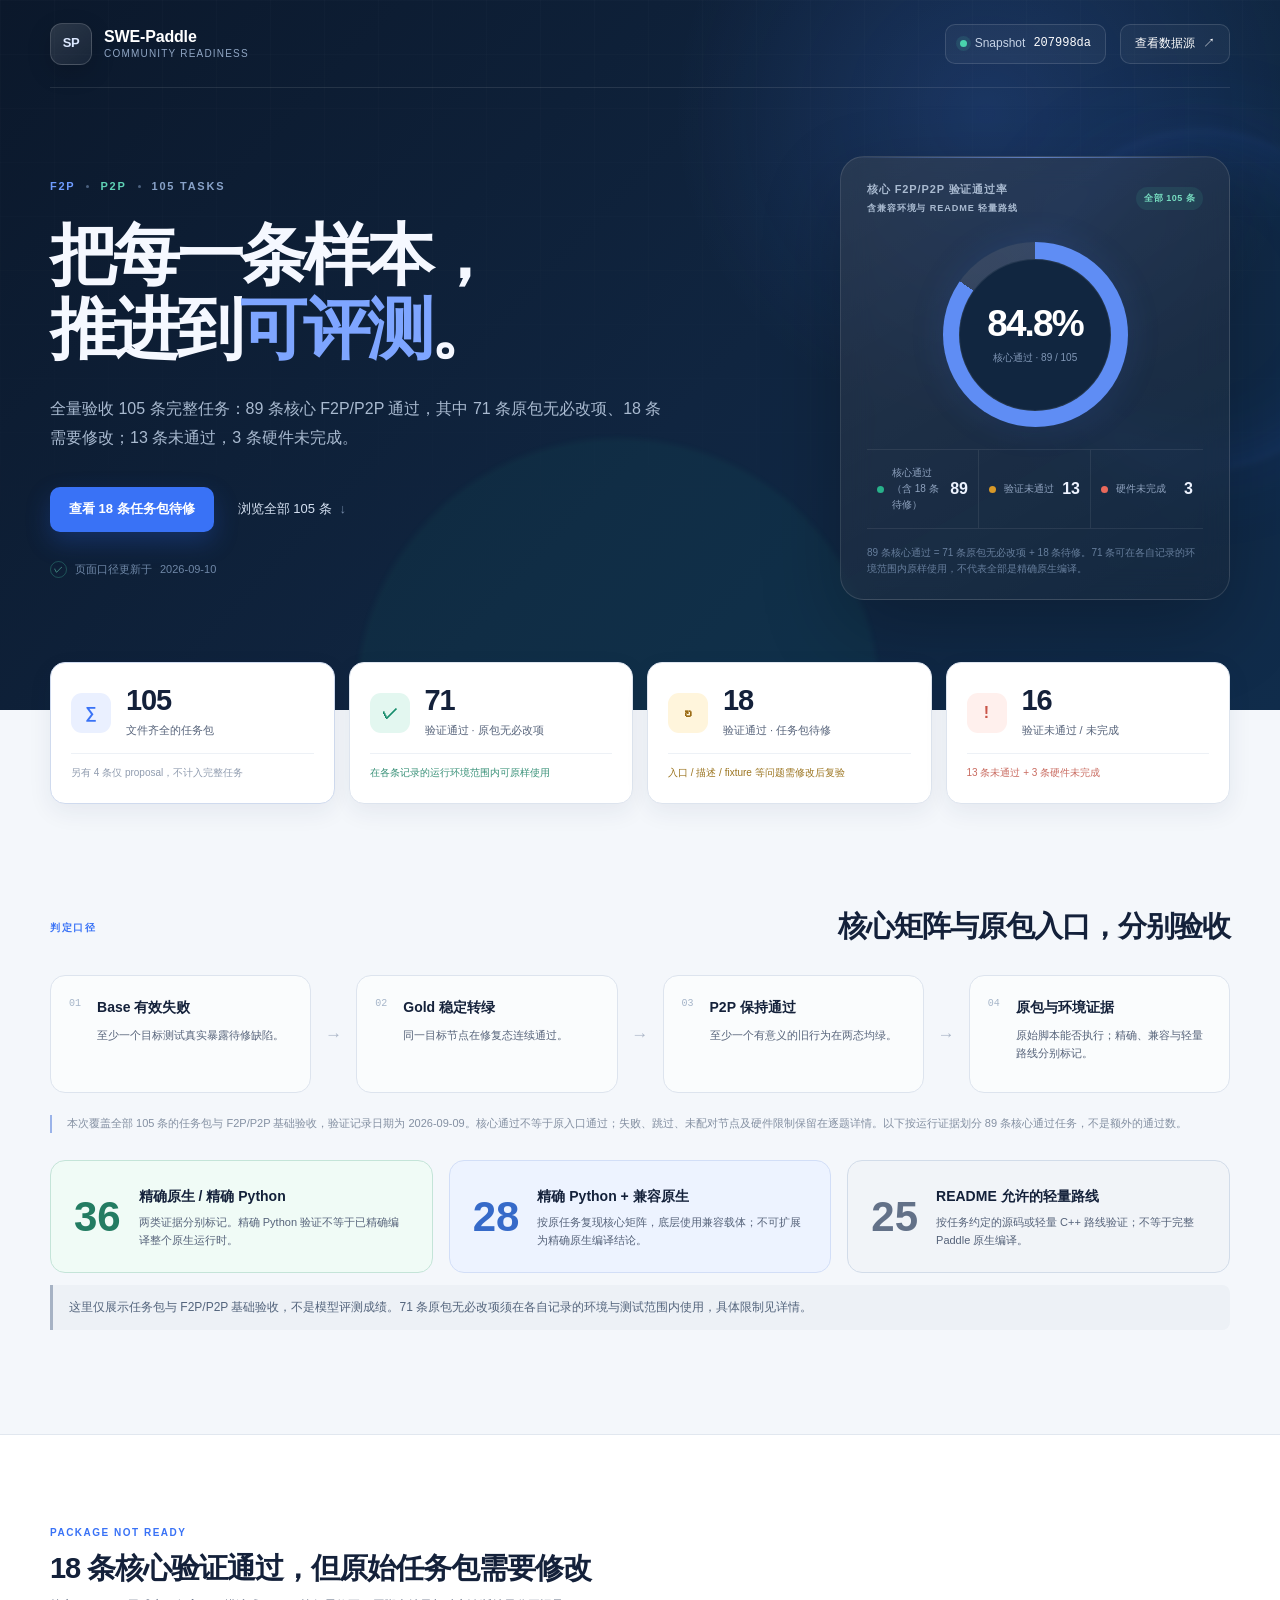
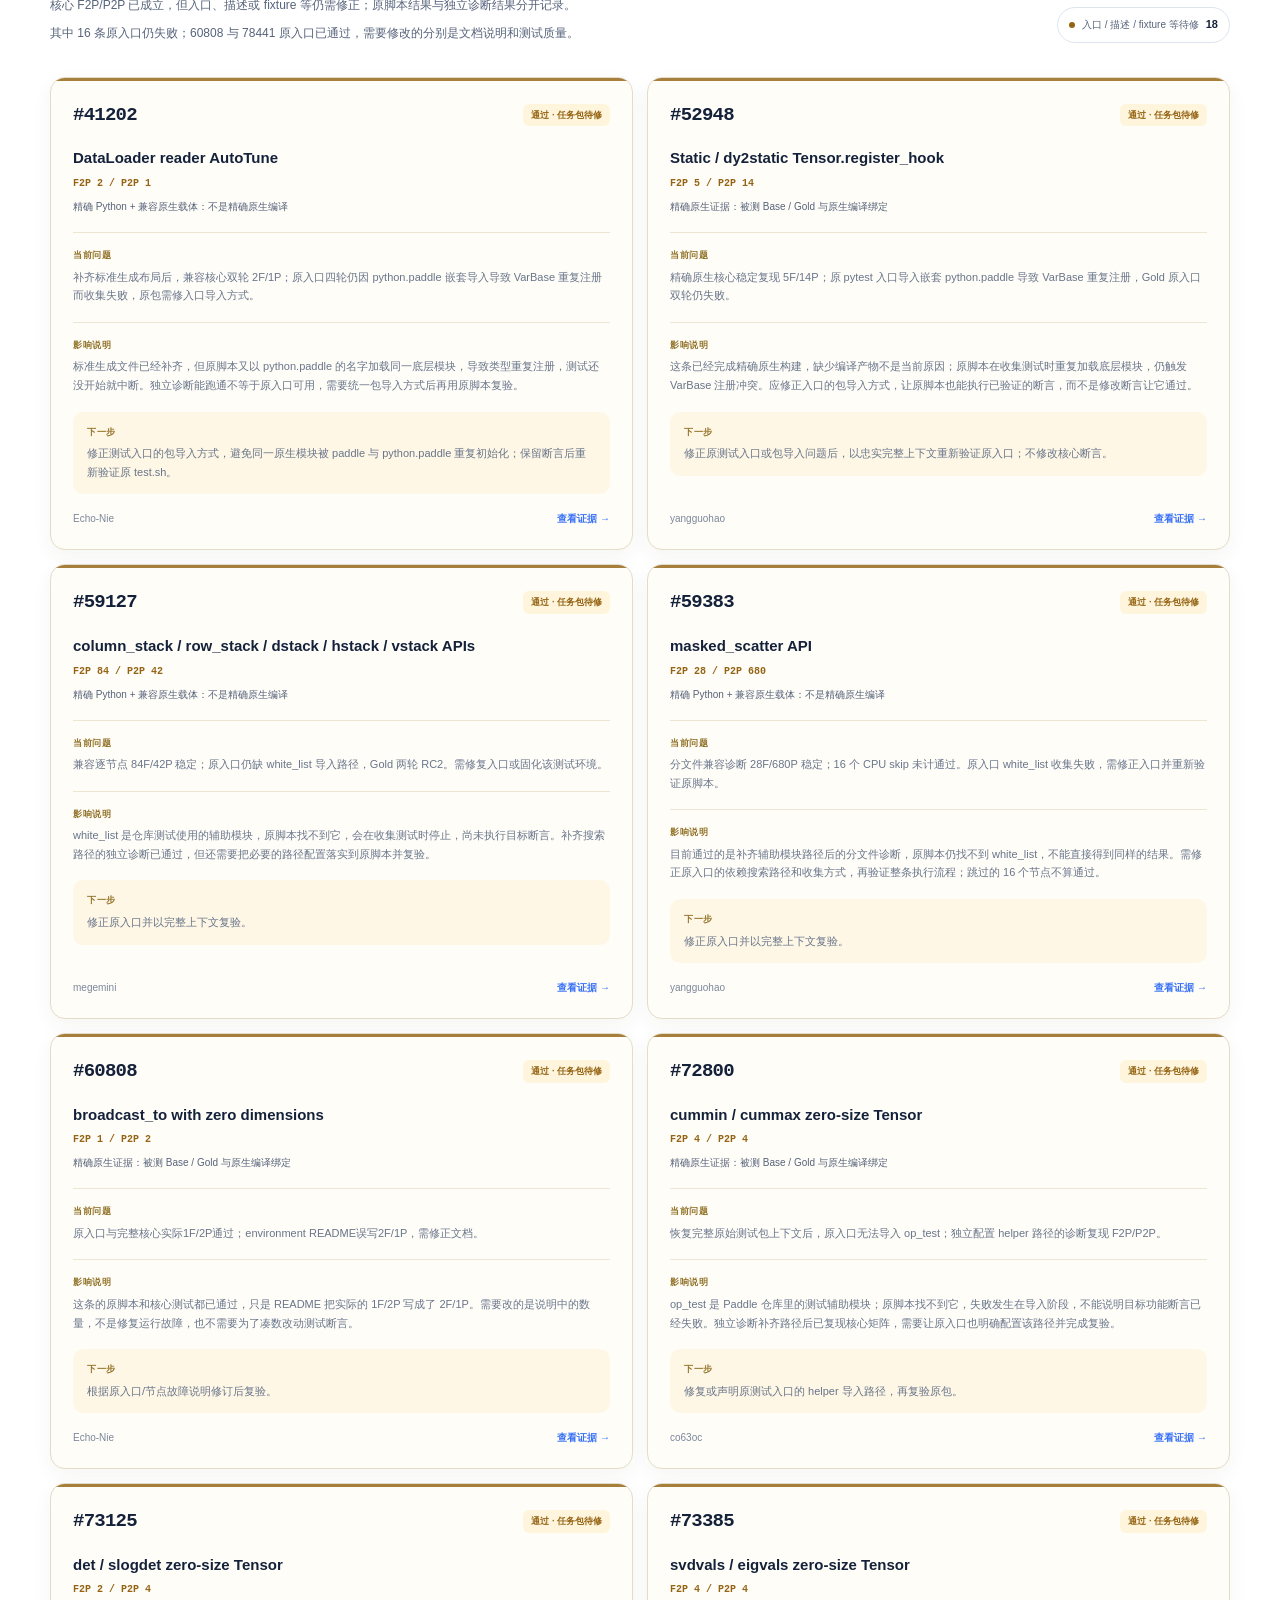
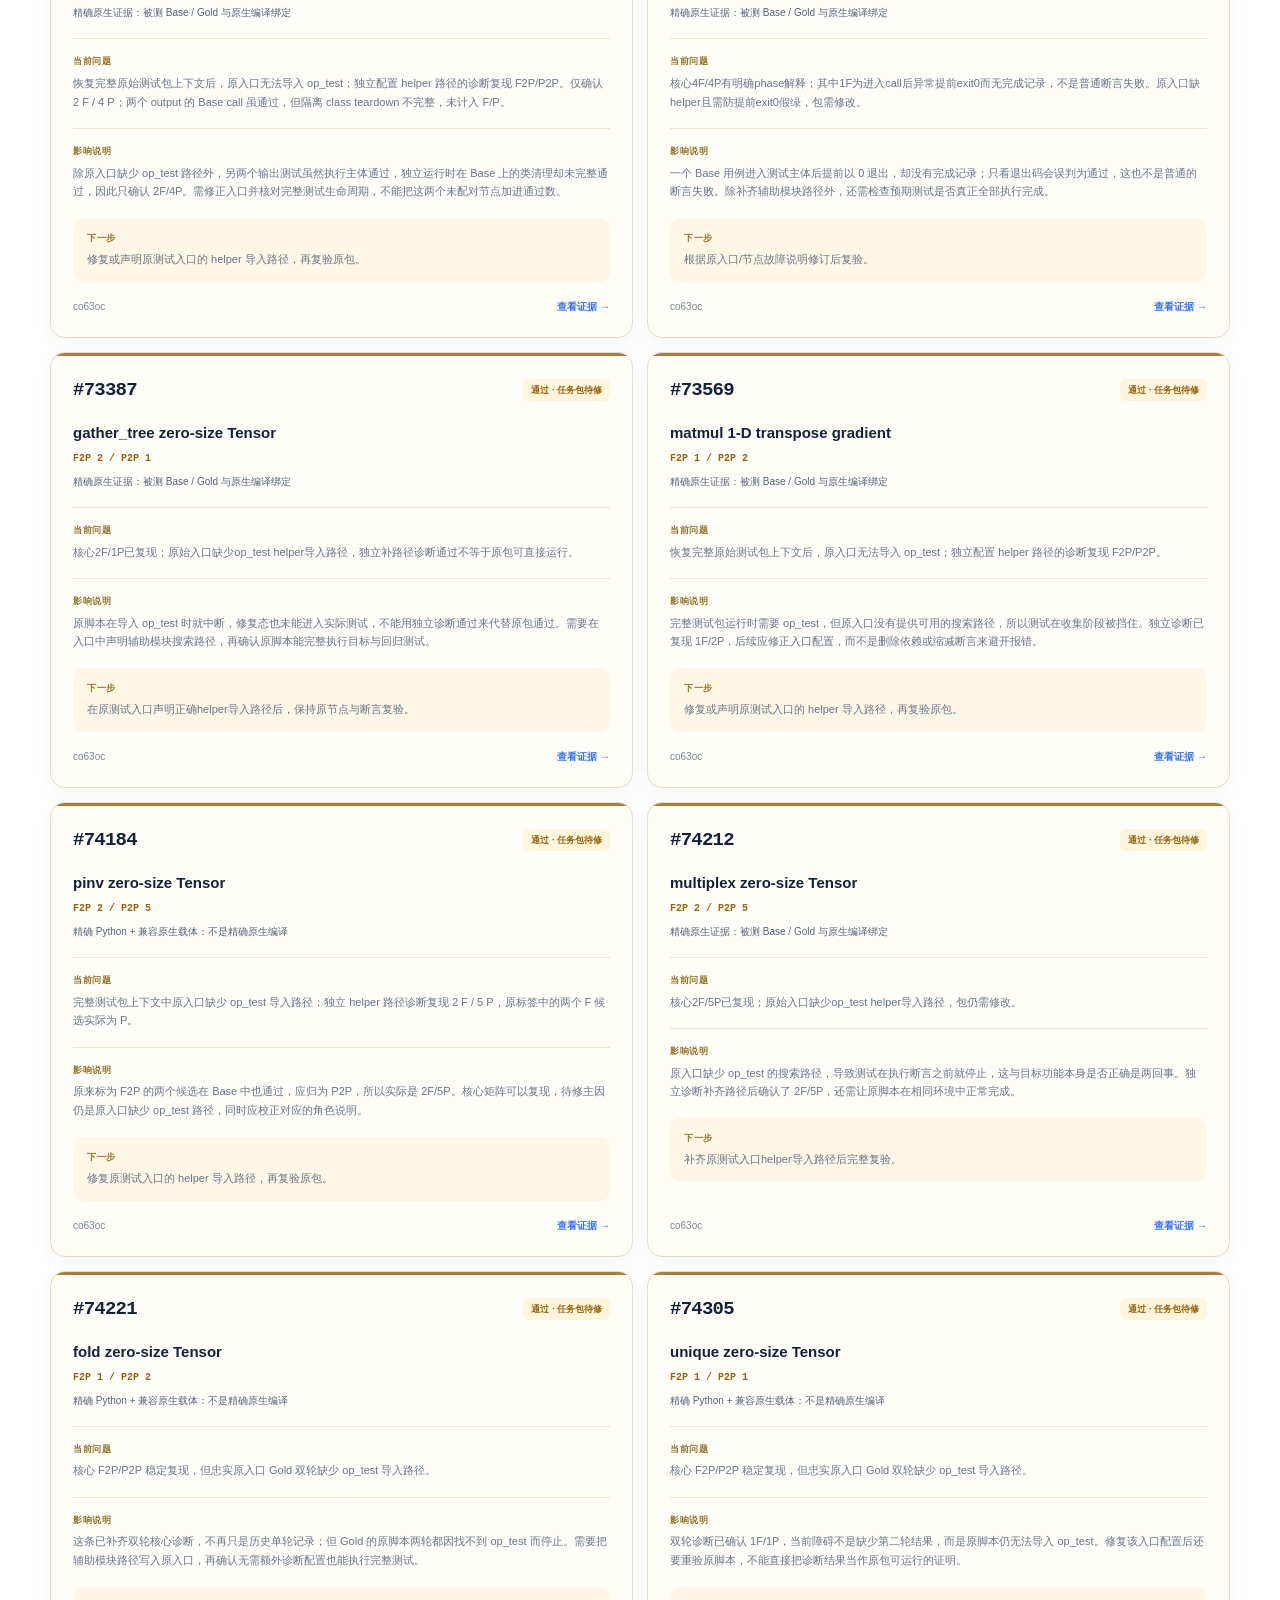
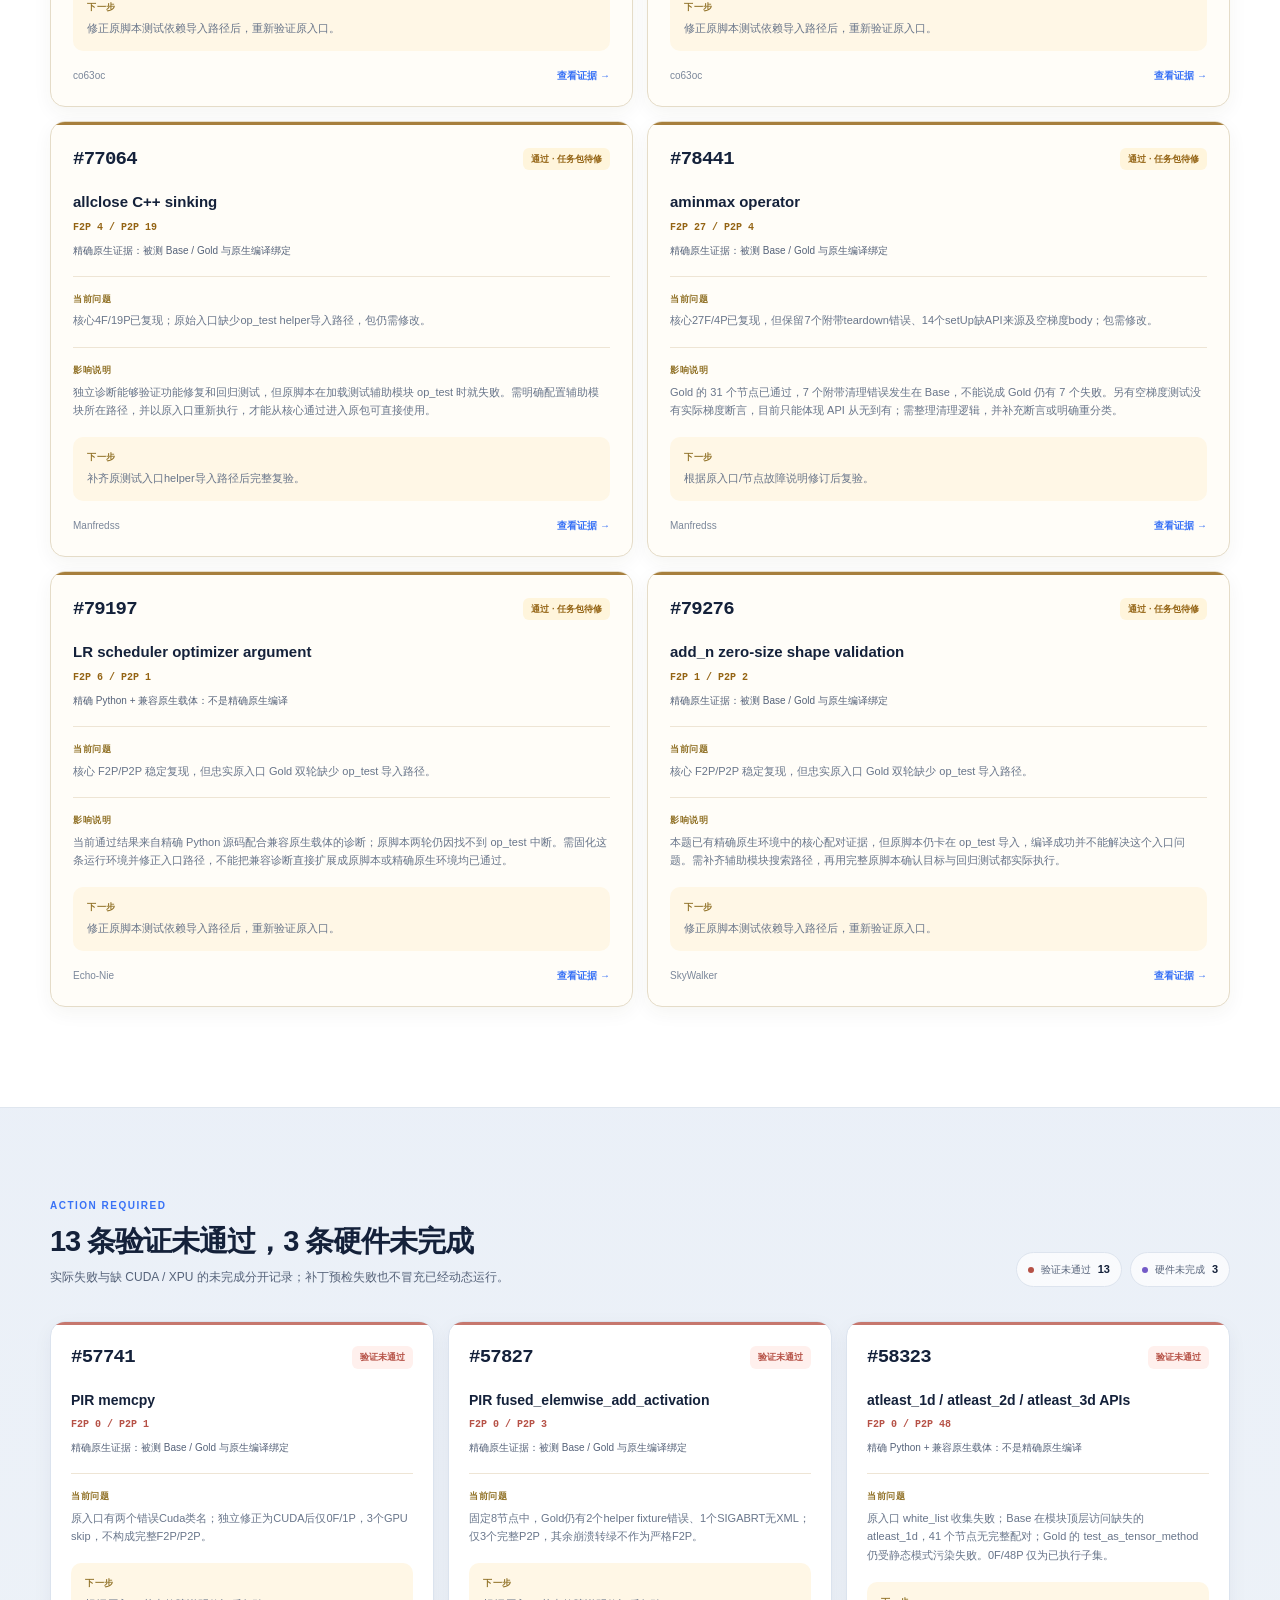
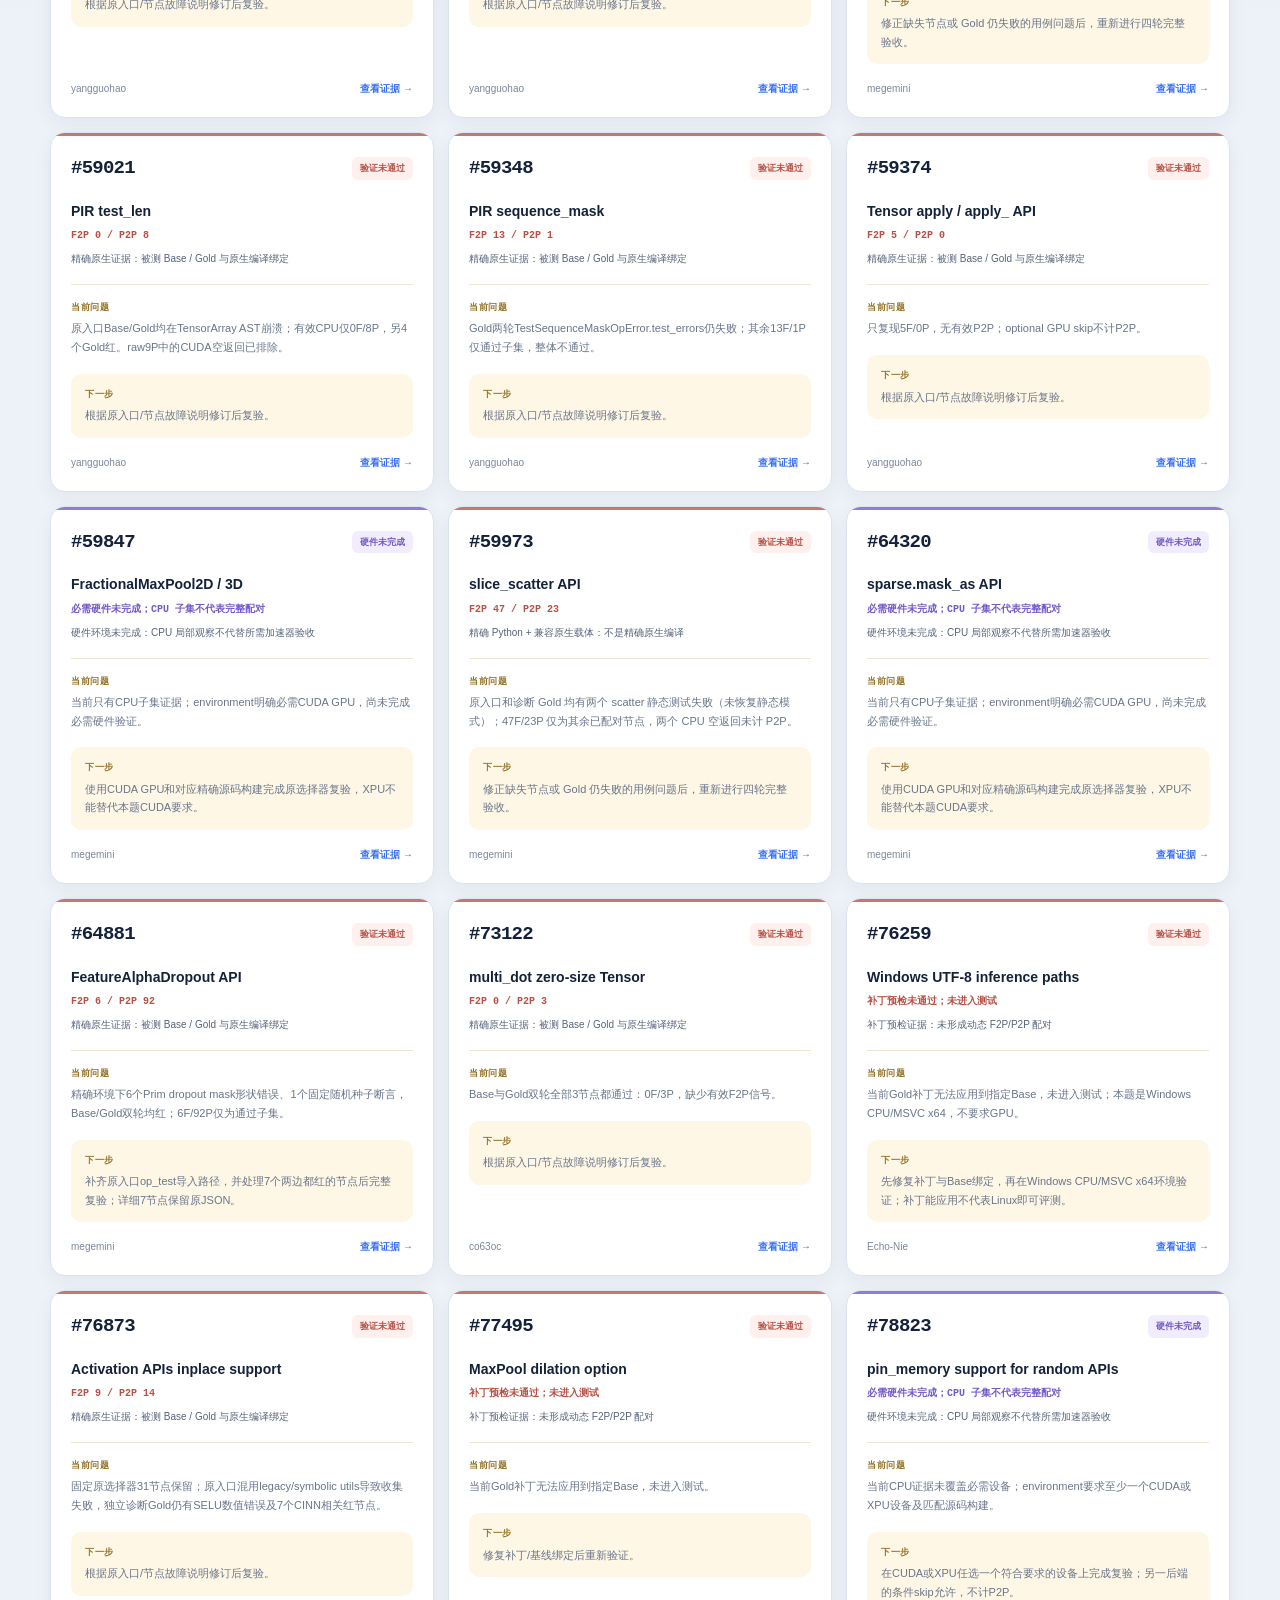
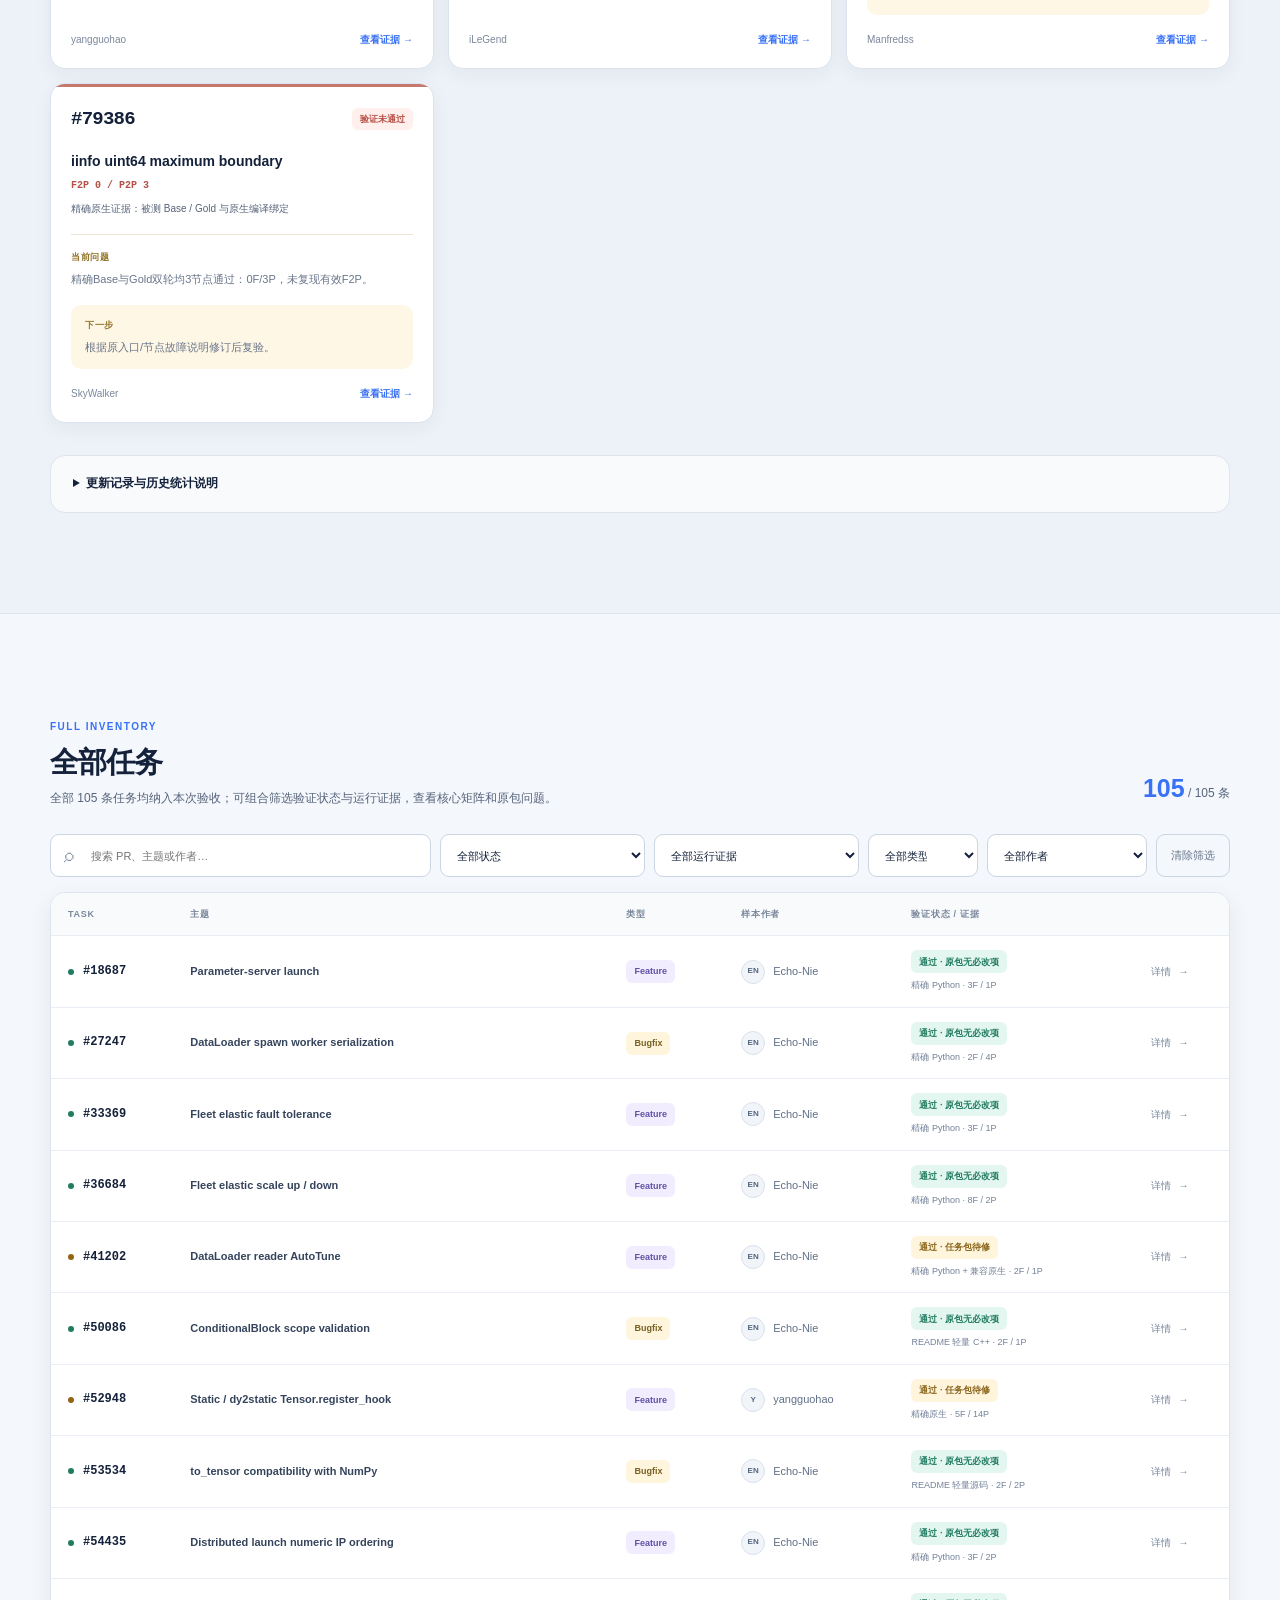
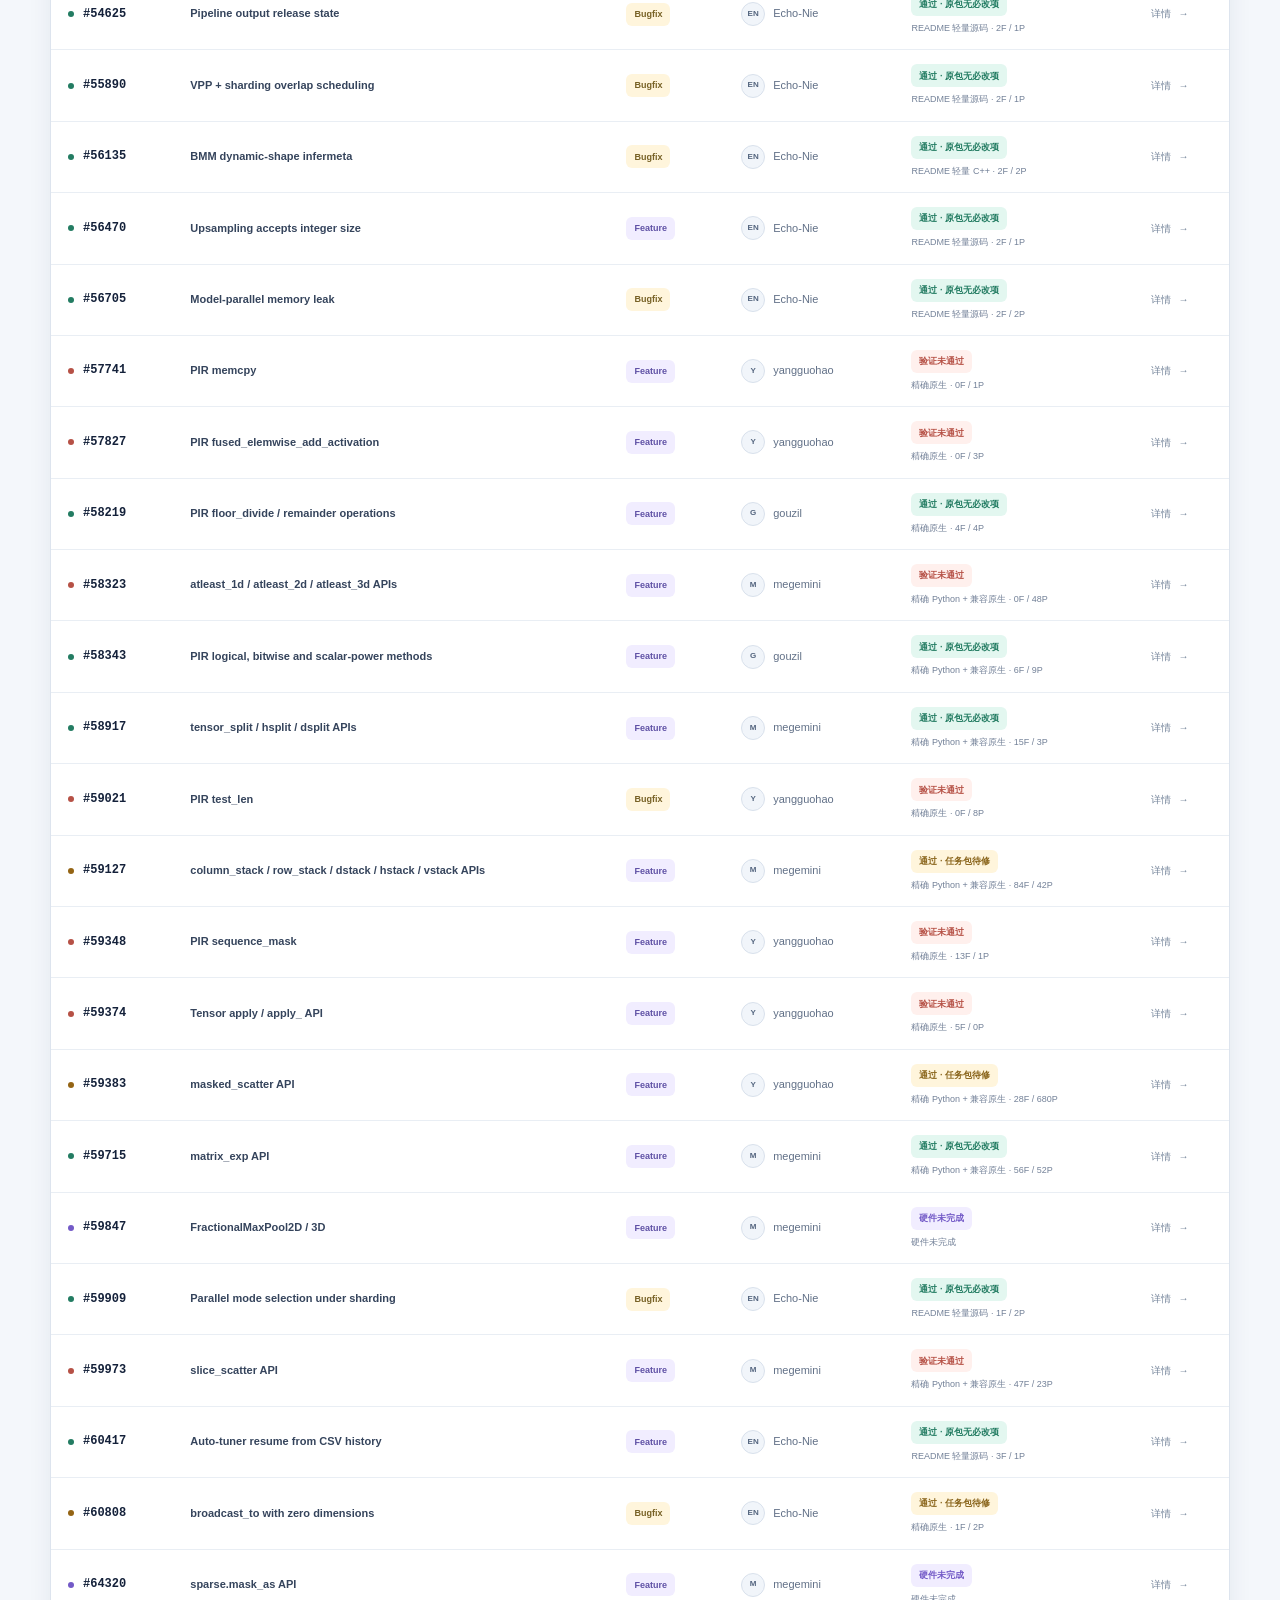
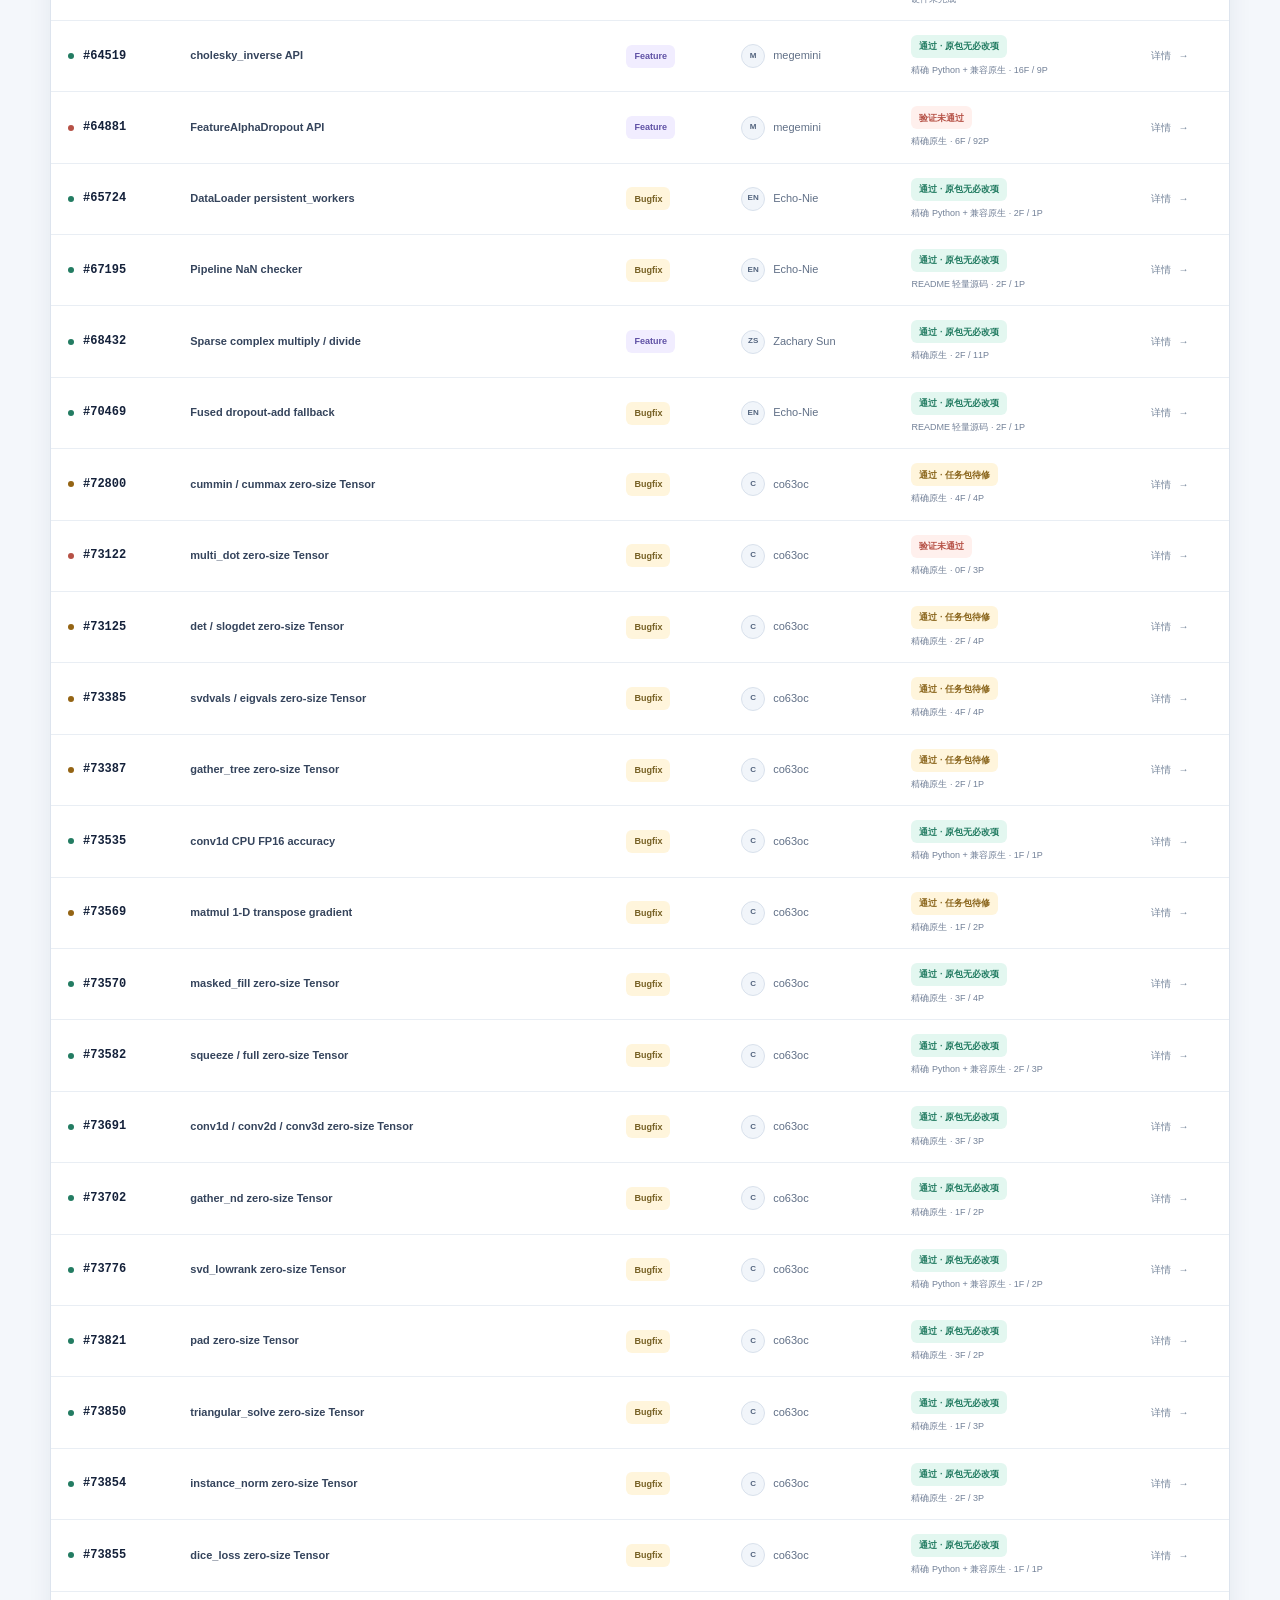
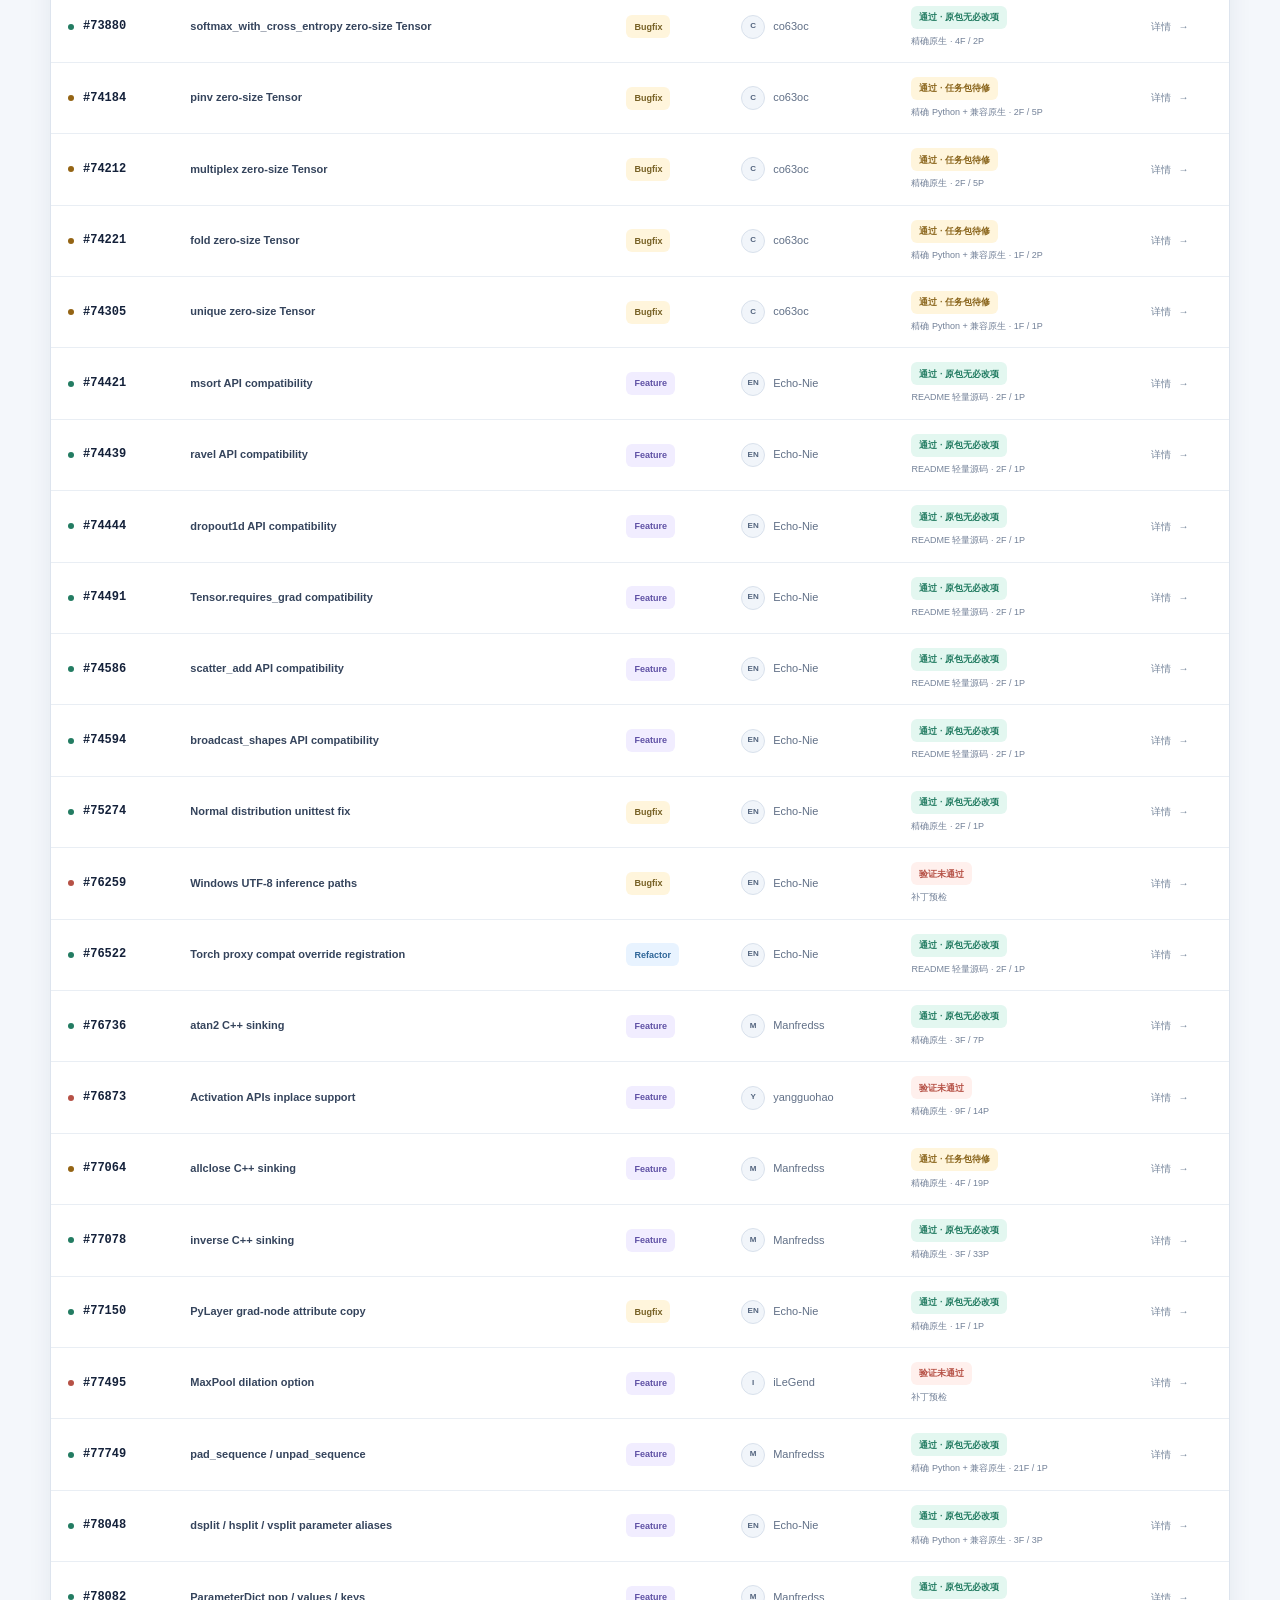
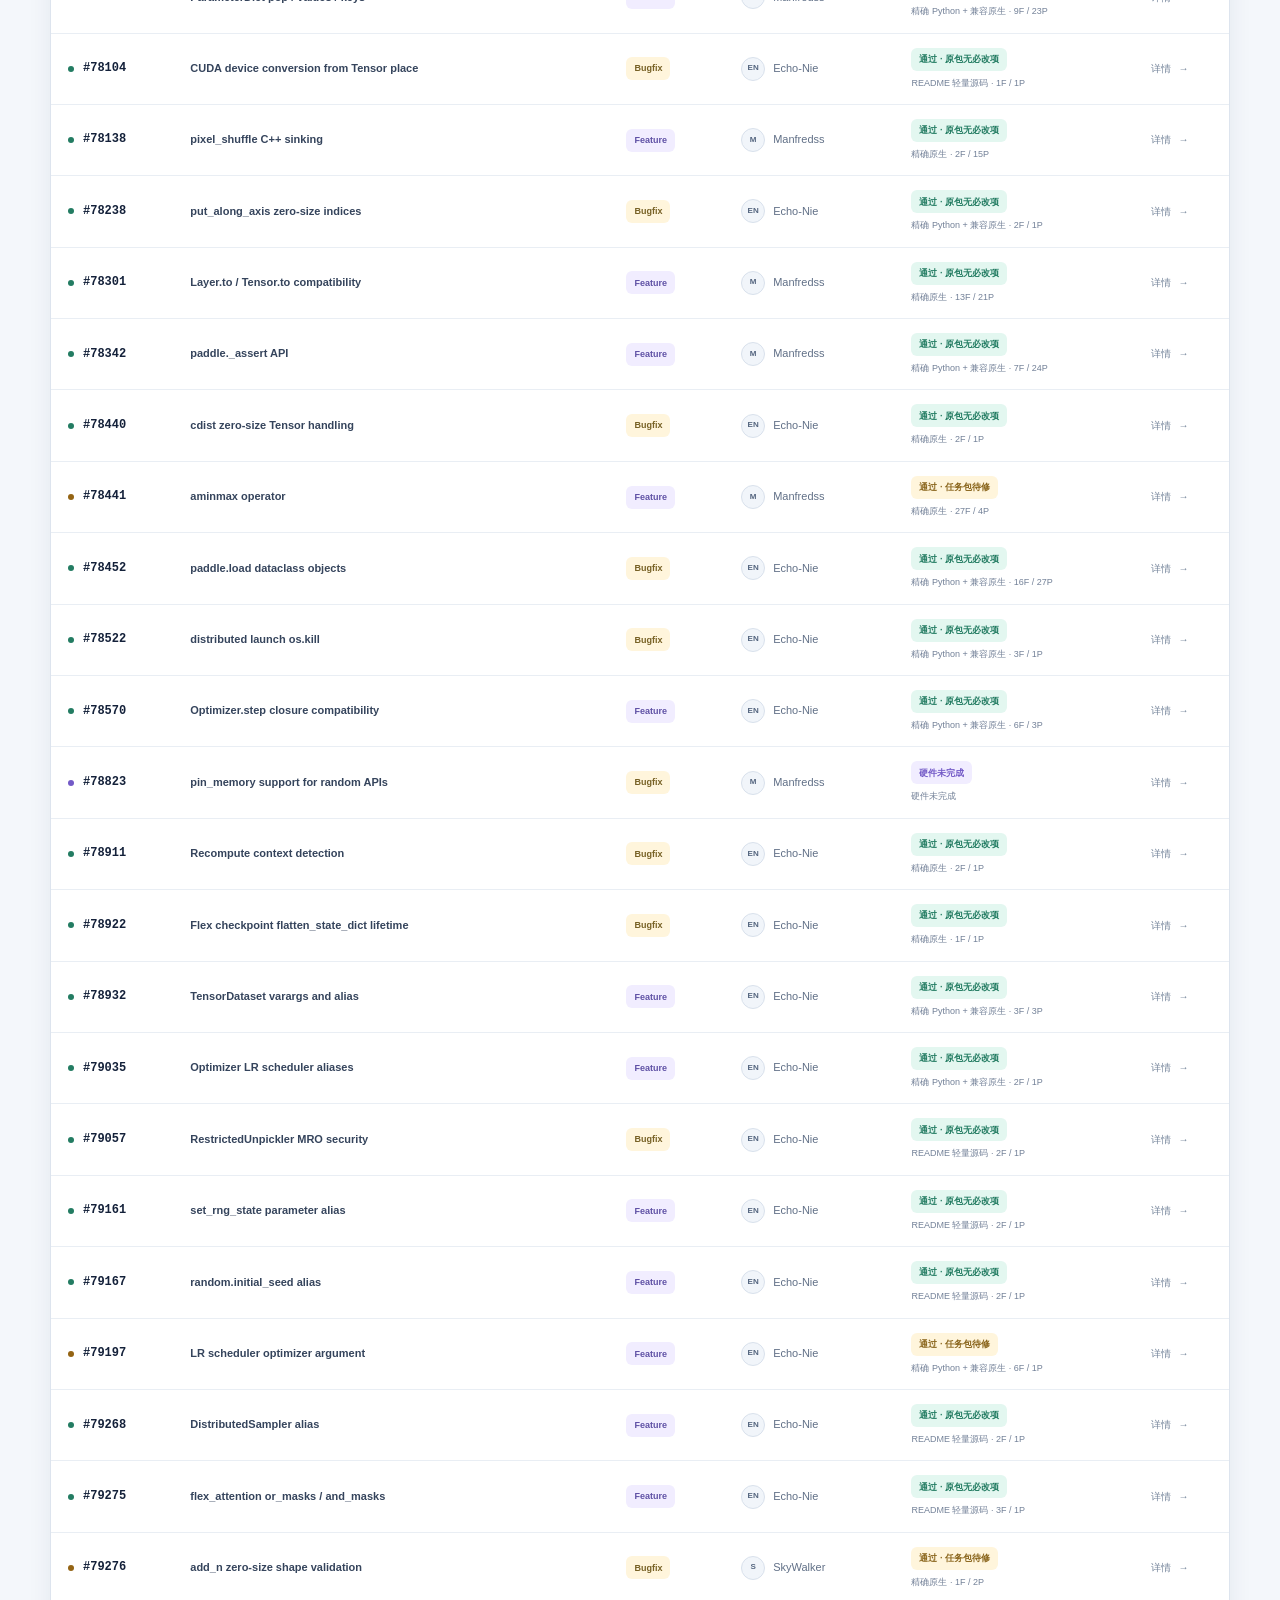
==== commit f8f477bc: "Explain required task-package changes on status page" ====
--- a/docs/index.html
+++ b/docs/index.html
@@ -200,6 +200,7 @@
               <span class="section-kicker">PACKAGE NOT READY</span>
               <h2 id="fixes-title">18 条核心验证通过，但原始任务包需要修改</h2>
               <p>核心 F2P/P2P 已成立，但入口、描述或 fixture 等仍需修正；原脚本结果与独立诊断结果分开记录。</p>
+              <p>其中 16 条原入口仍失败；60808 与 78441 原入口已通过，需要修改的分别是文档说明和测试质量。</p>
             </div>
             <div class="category-summary" id="fix-summary" aria-label="Task 包不通过分类汇总"></div>
           </div>
@@ -332,6 +333,7 @@
           <a href="#package-fixes">任务包待修</a>
           <a href="#issues">未通过 / 未完成</a>
           <a id="latest-report-link" href="acceptance-20260910.md">全量逐题验收报告</a>
+          <a id="issue-explanations-link" href="issue-explanations-20260910.md">18 条待修问题说明</a>
           <a href="#update-history">更新记录</a>
           <a href="validation-correction-20260907.md">历史统计更正</a>
           <a
@@ -354,6 +356,7 @@
     <script src="assets/validation-update.js?v=207998d-20260909"></script>
     <script src="assets/overall-status.js?v=overall-207998d-20260909"></script>
     <script src="assets/acceptance-20260910.js?v=acceptance-207998d-20260910"></script>
-    <script src="assets/app.js?v=acceptance-207998d-20260910"></script>
+    <script src="assets/issue-explanations-20260910.js?v=acceptance-207998d-20260910-r2"></script>
+    <script src="assets/app.js?v=acceptance-207998d-20260910-r2"></script>
   </body>
 </html>
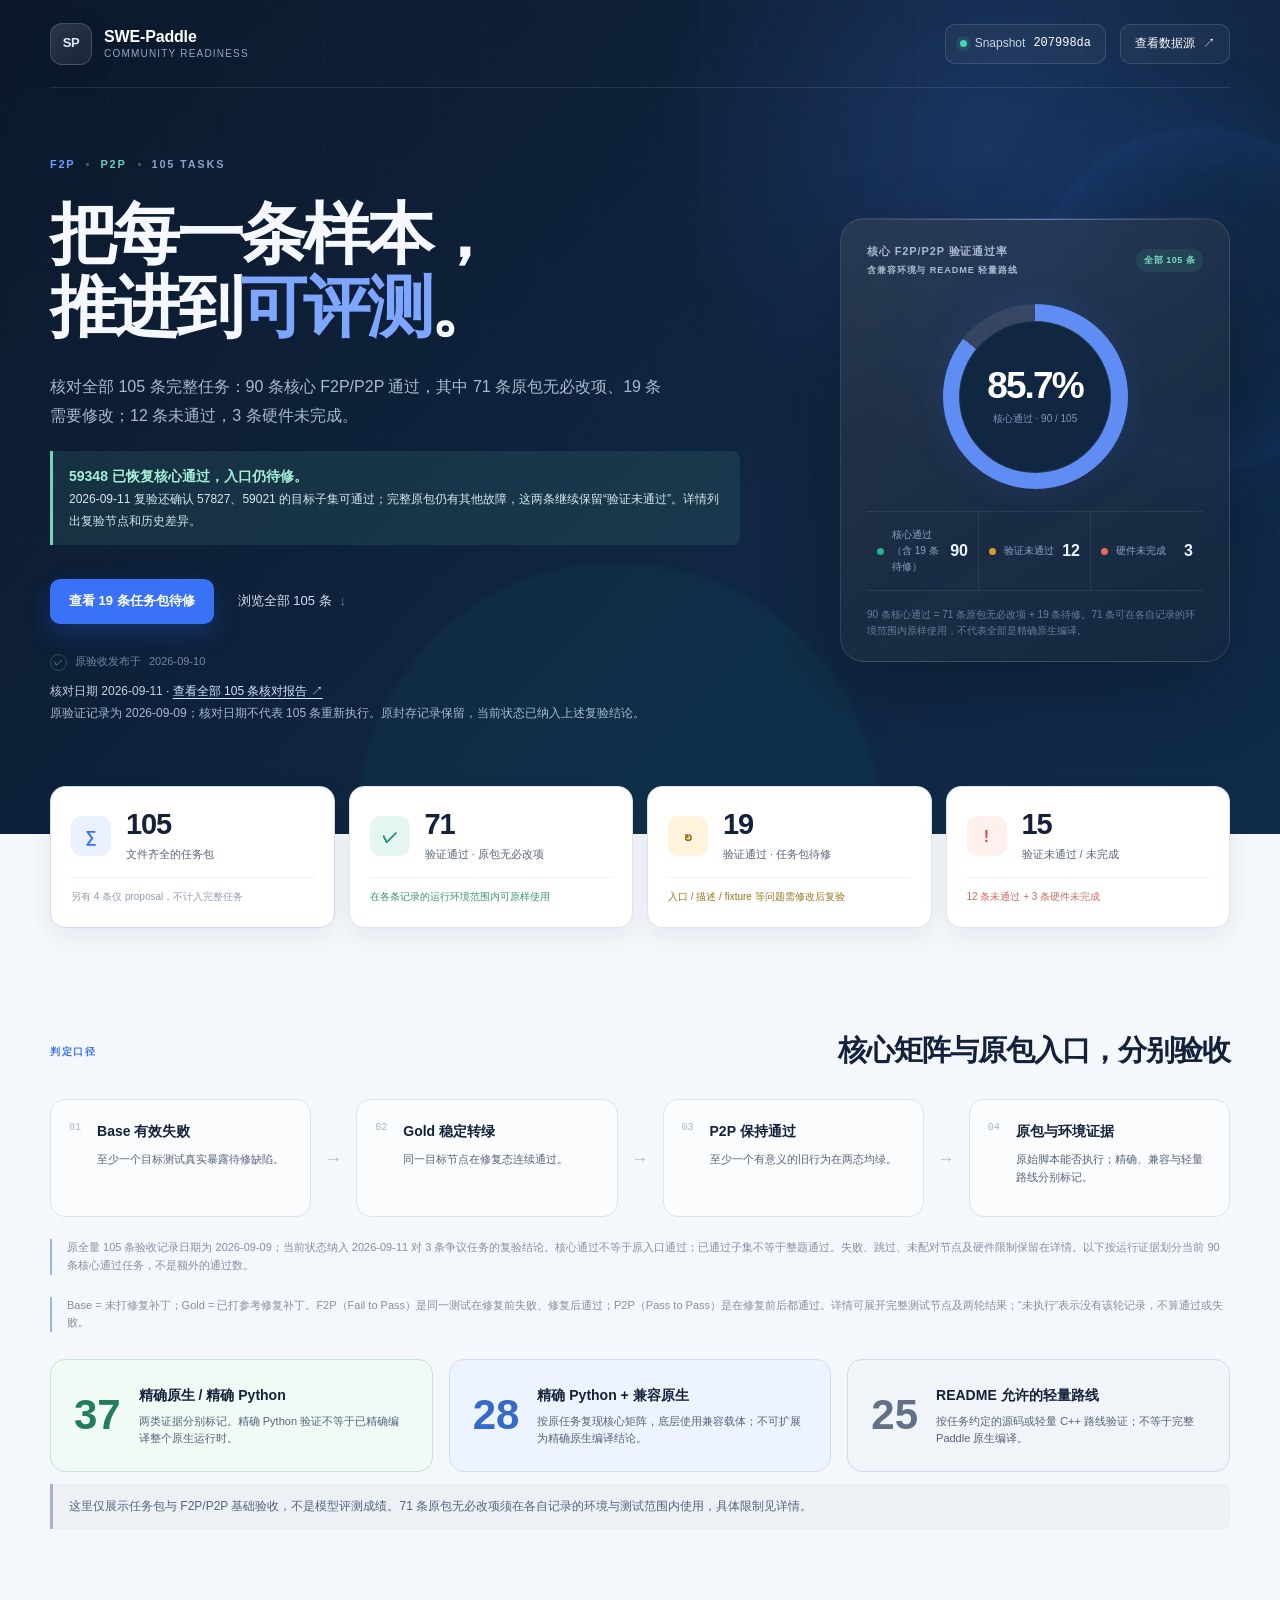
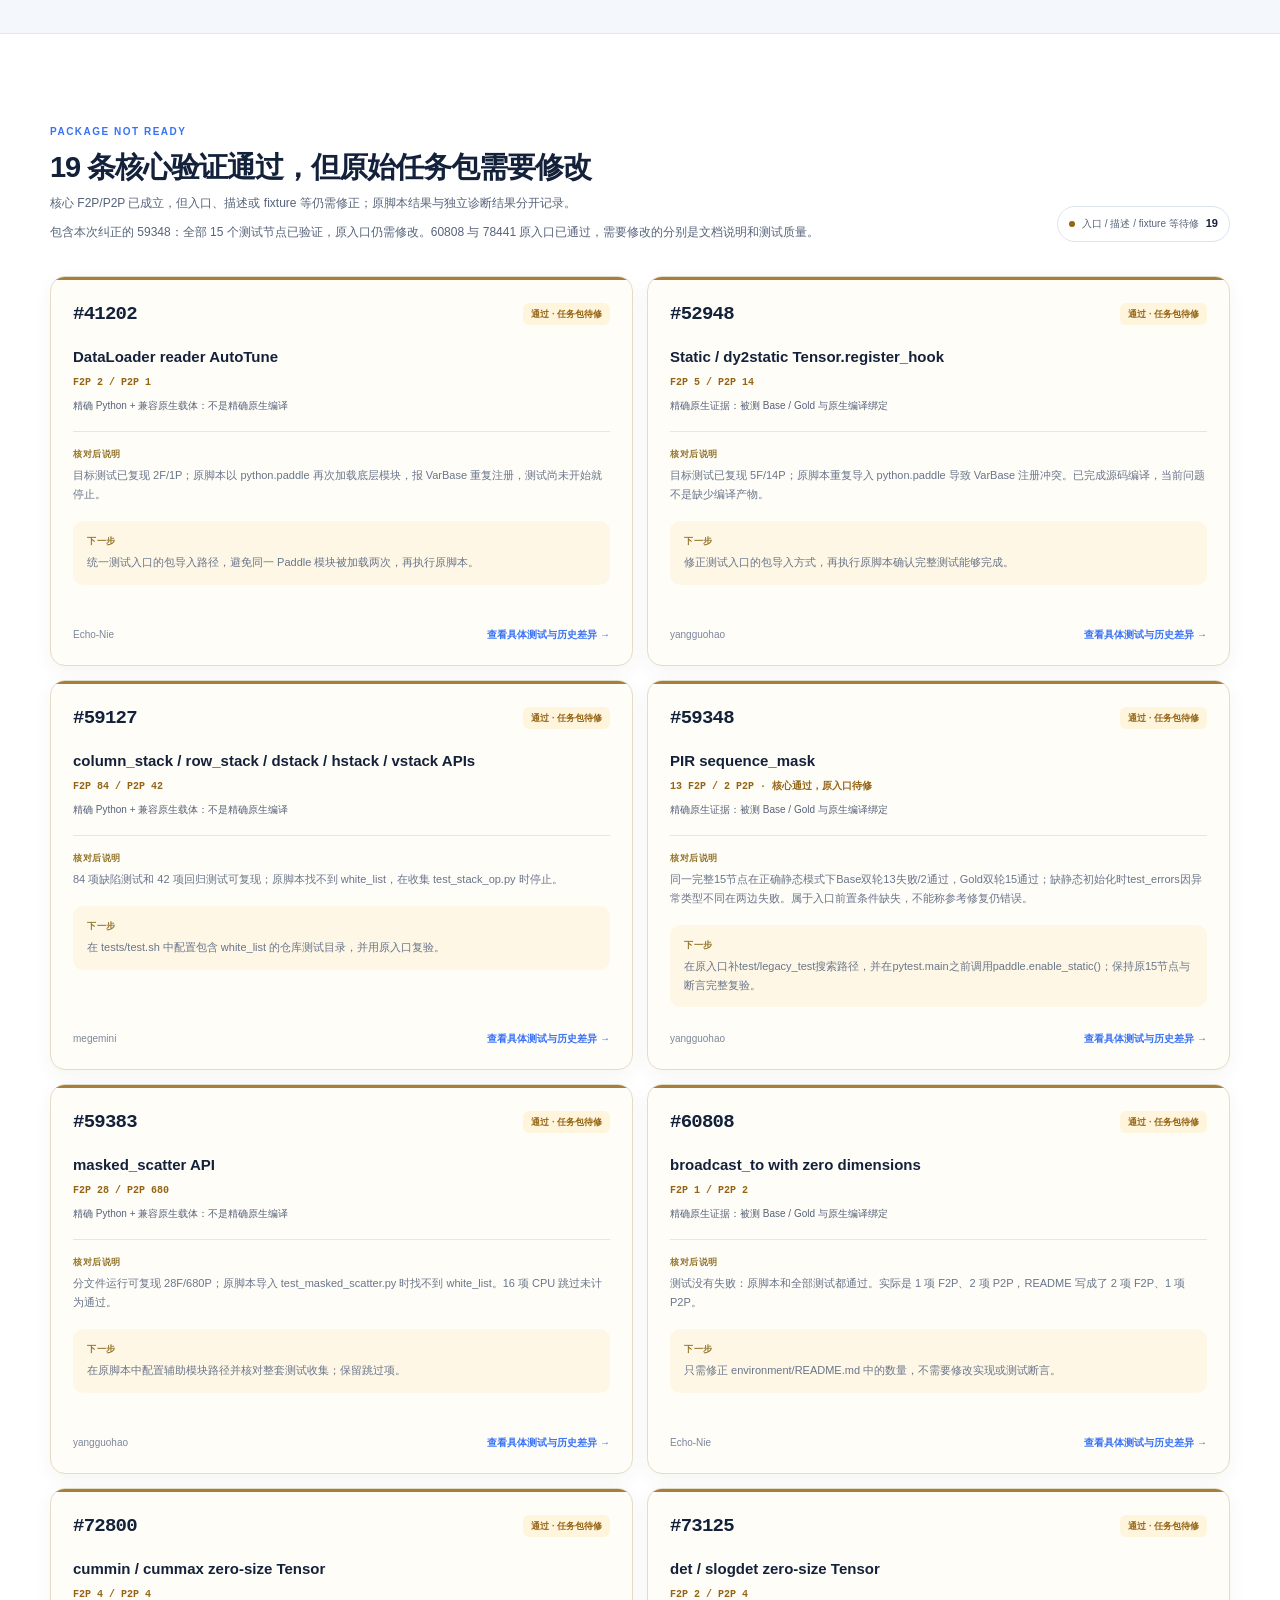
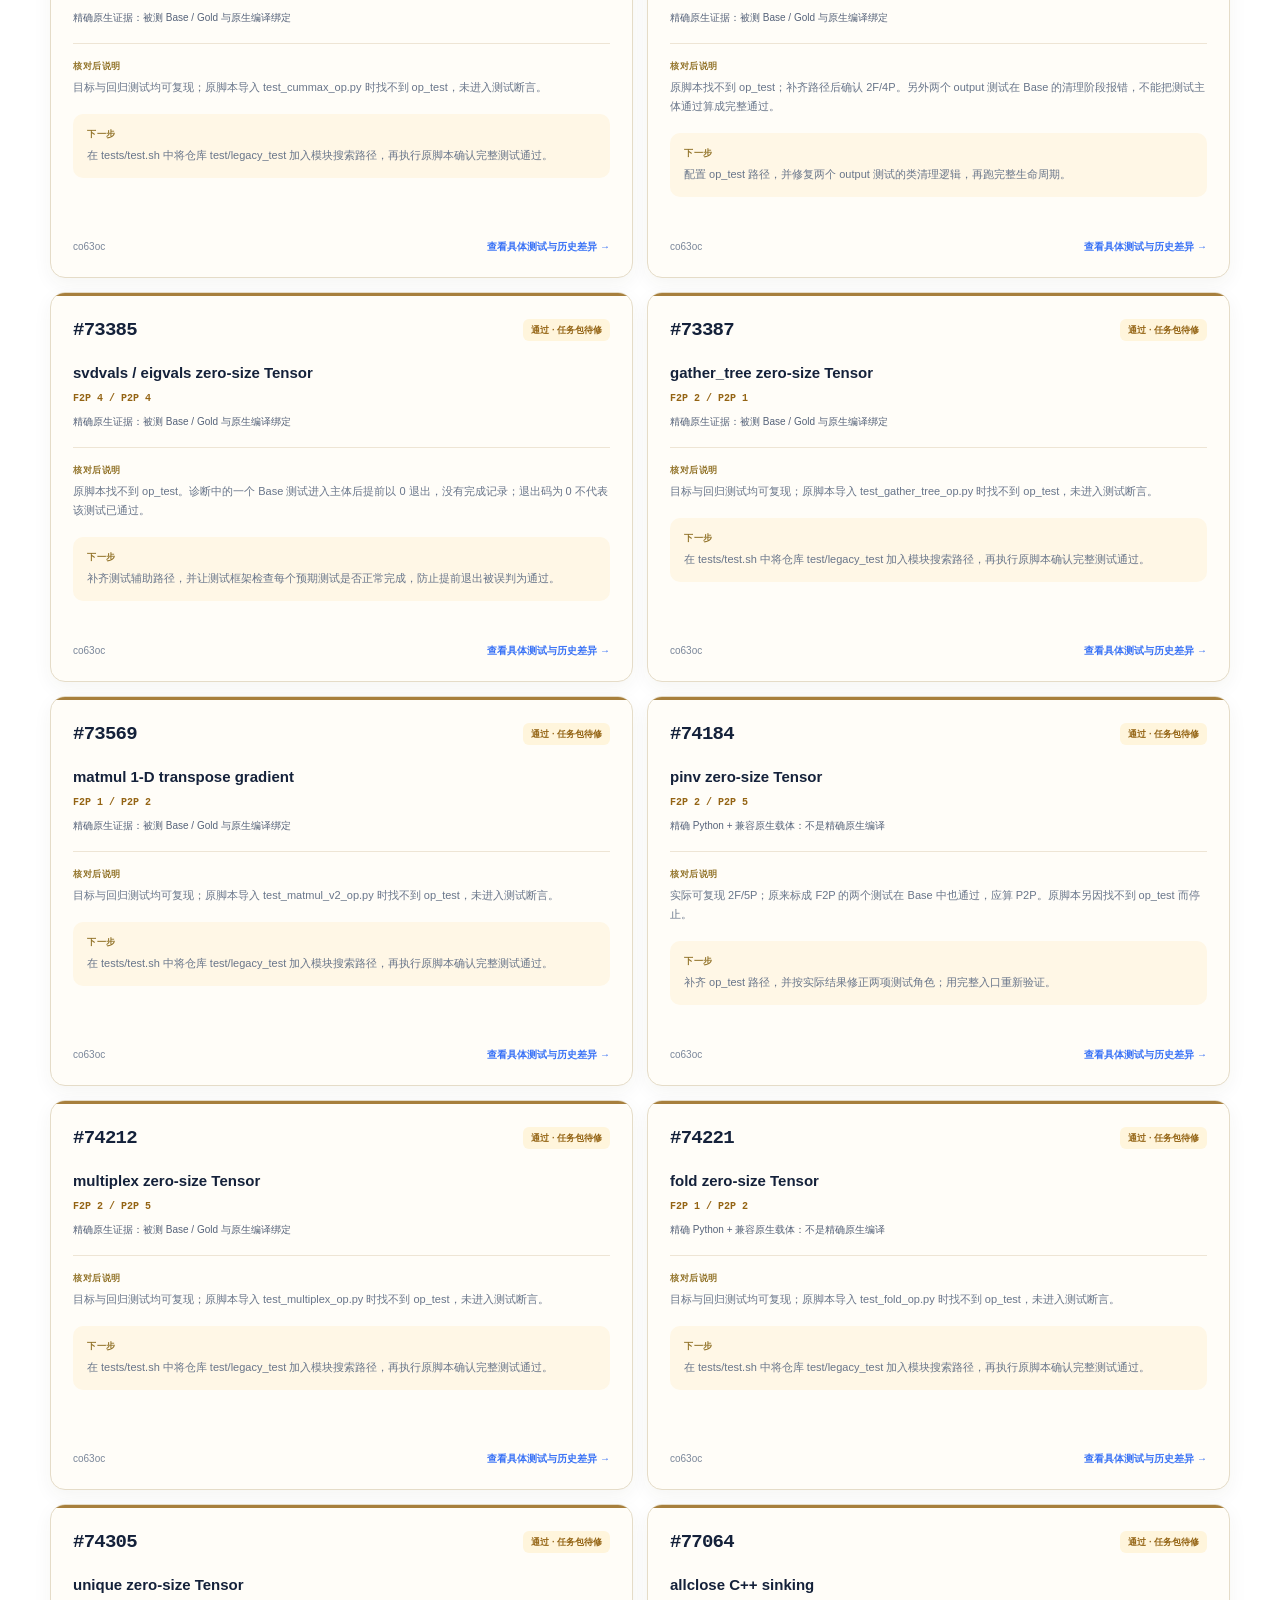
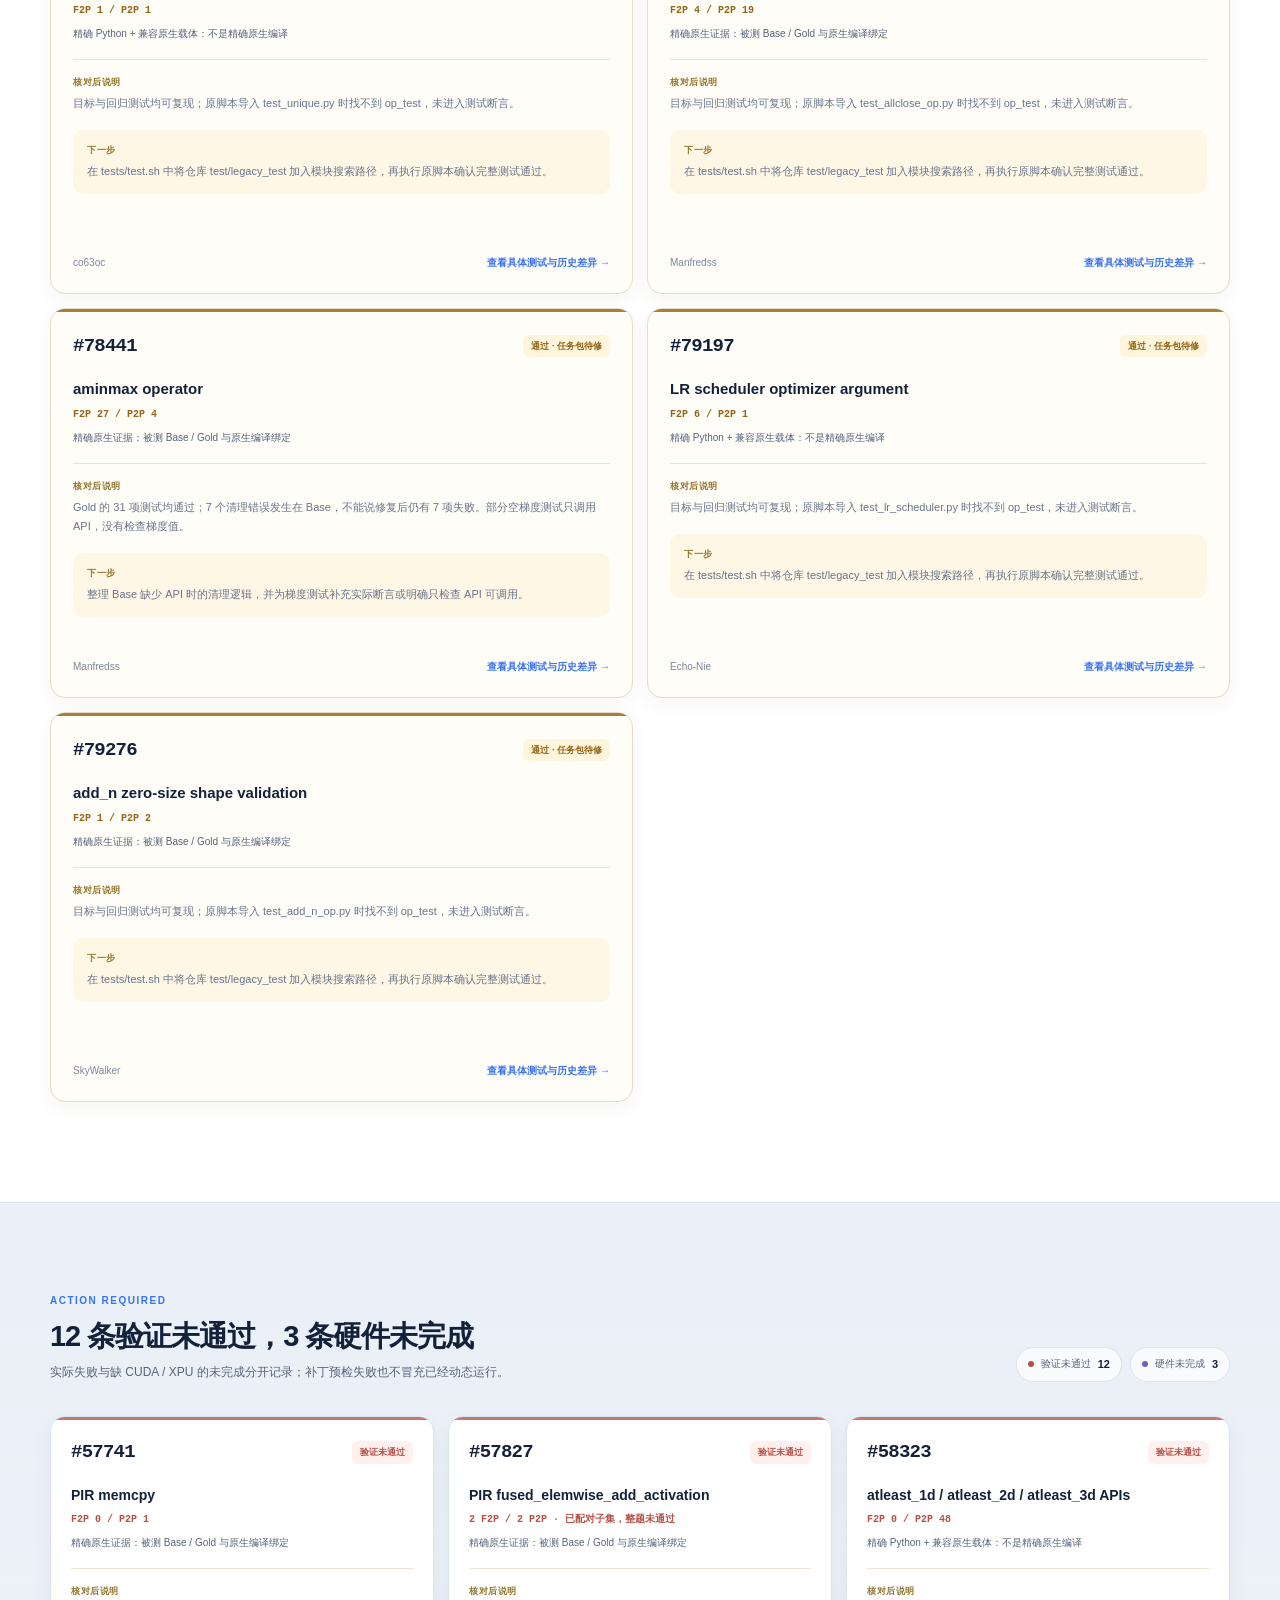
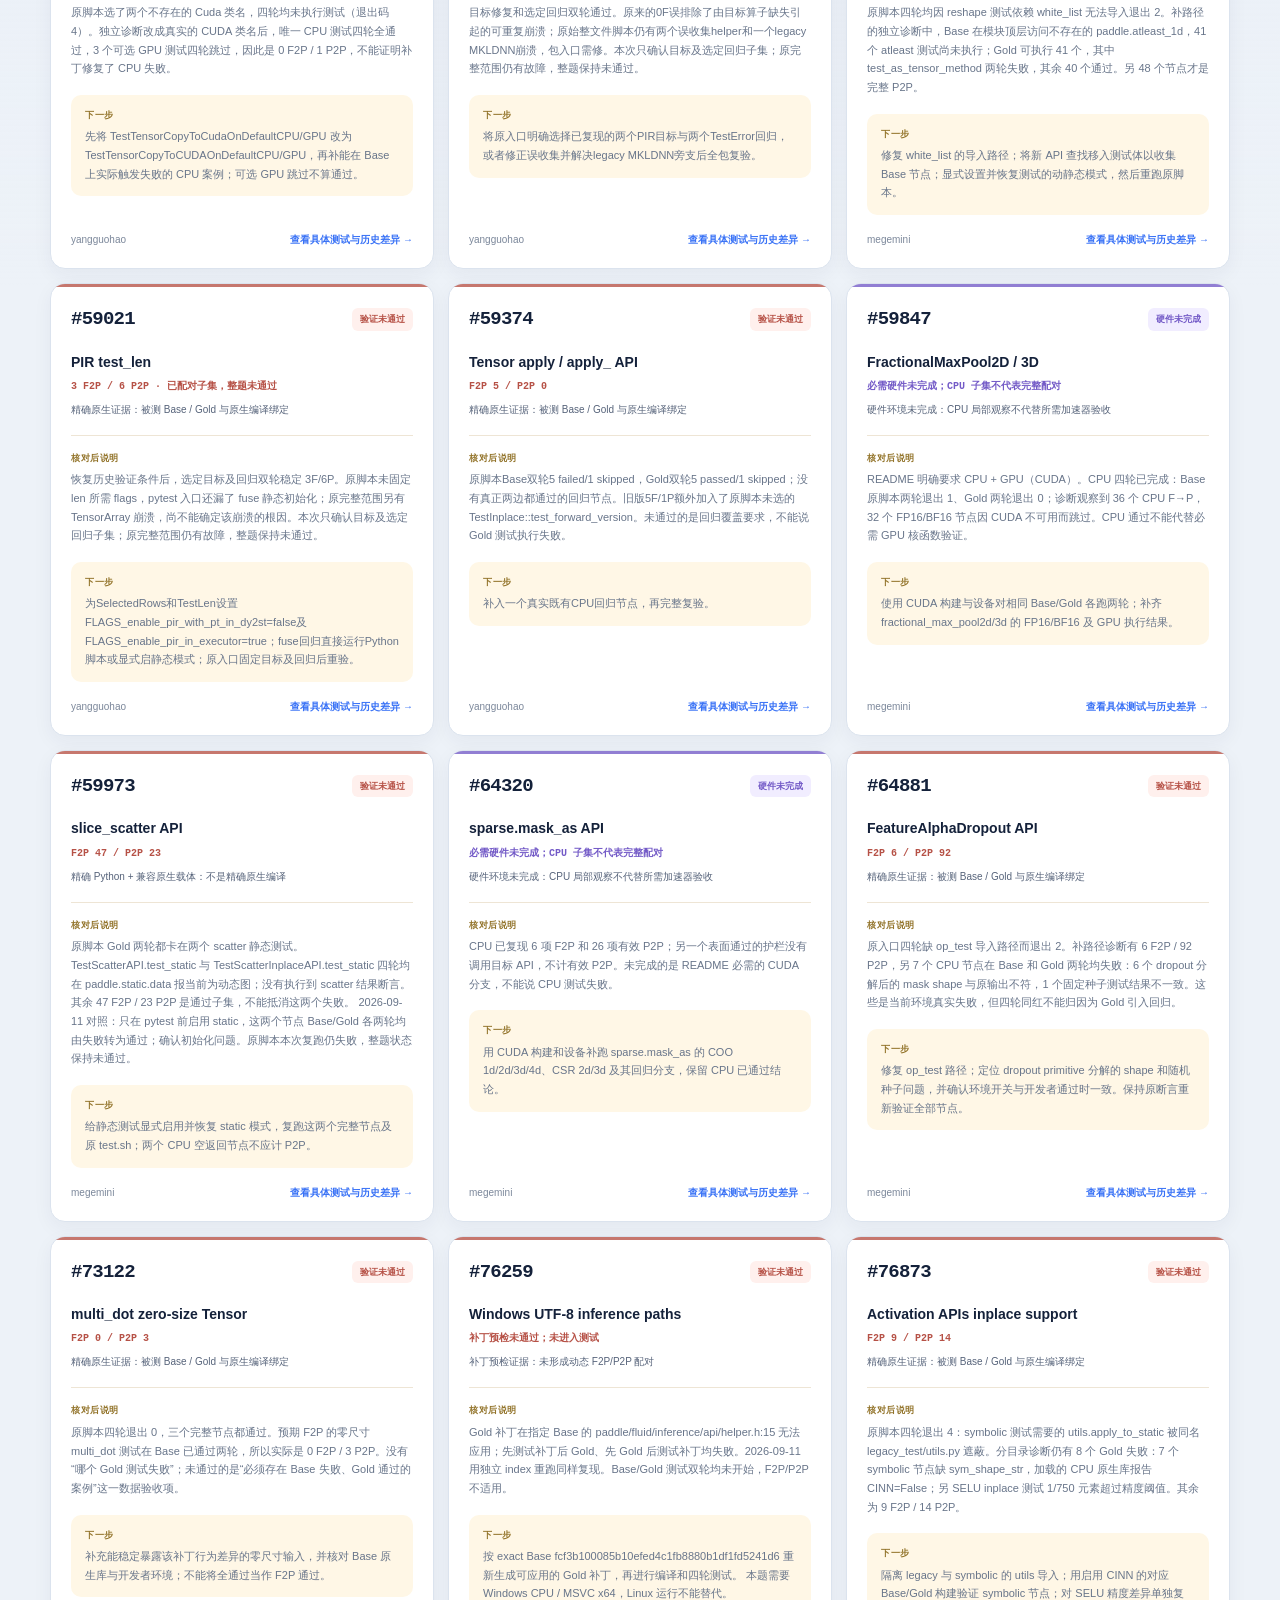
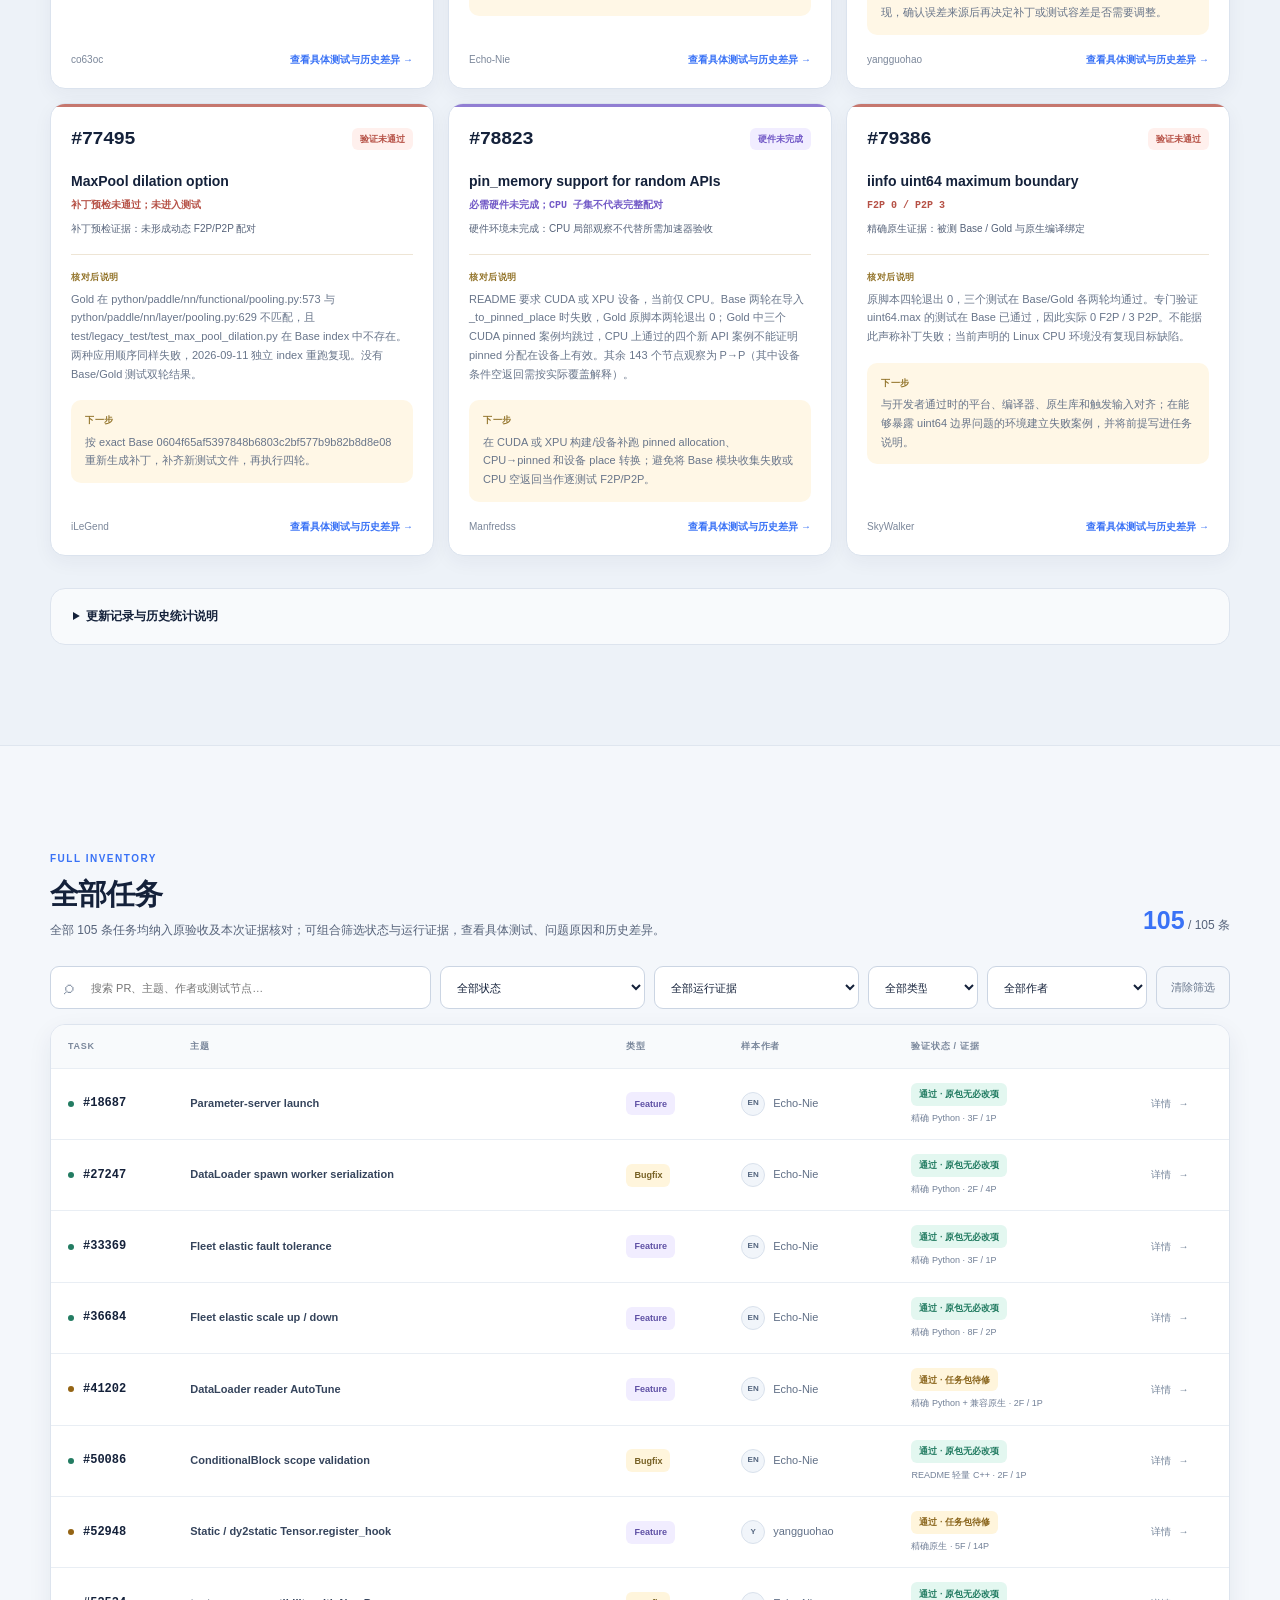
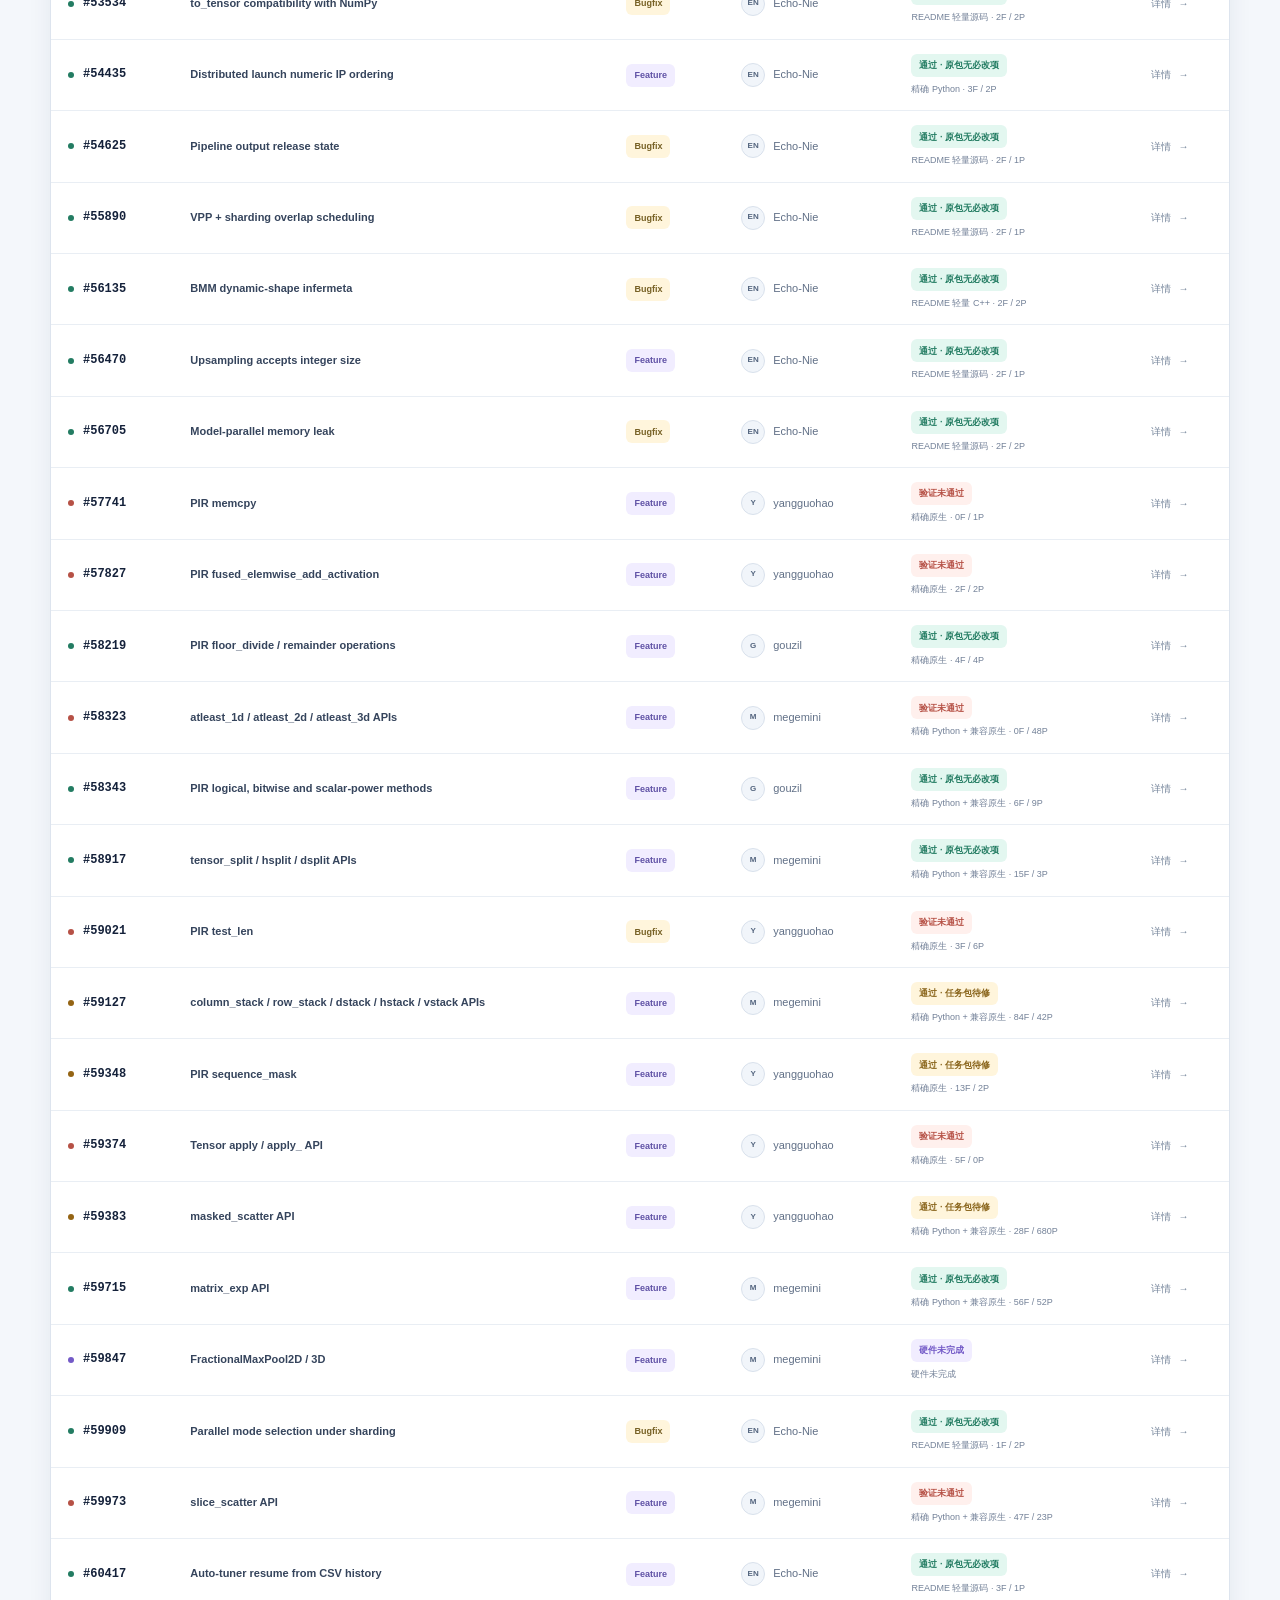
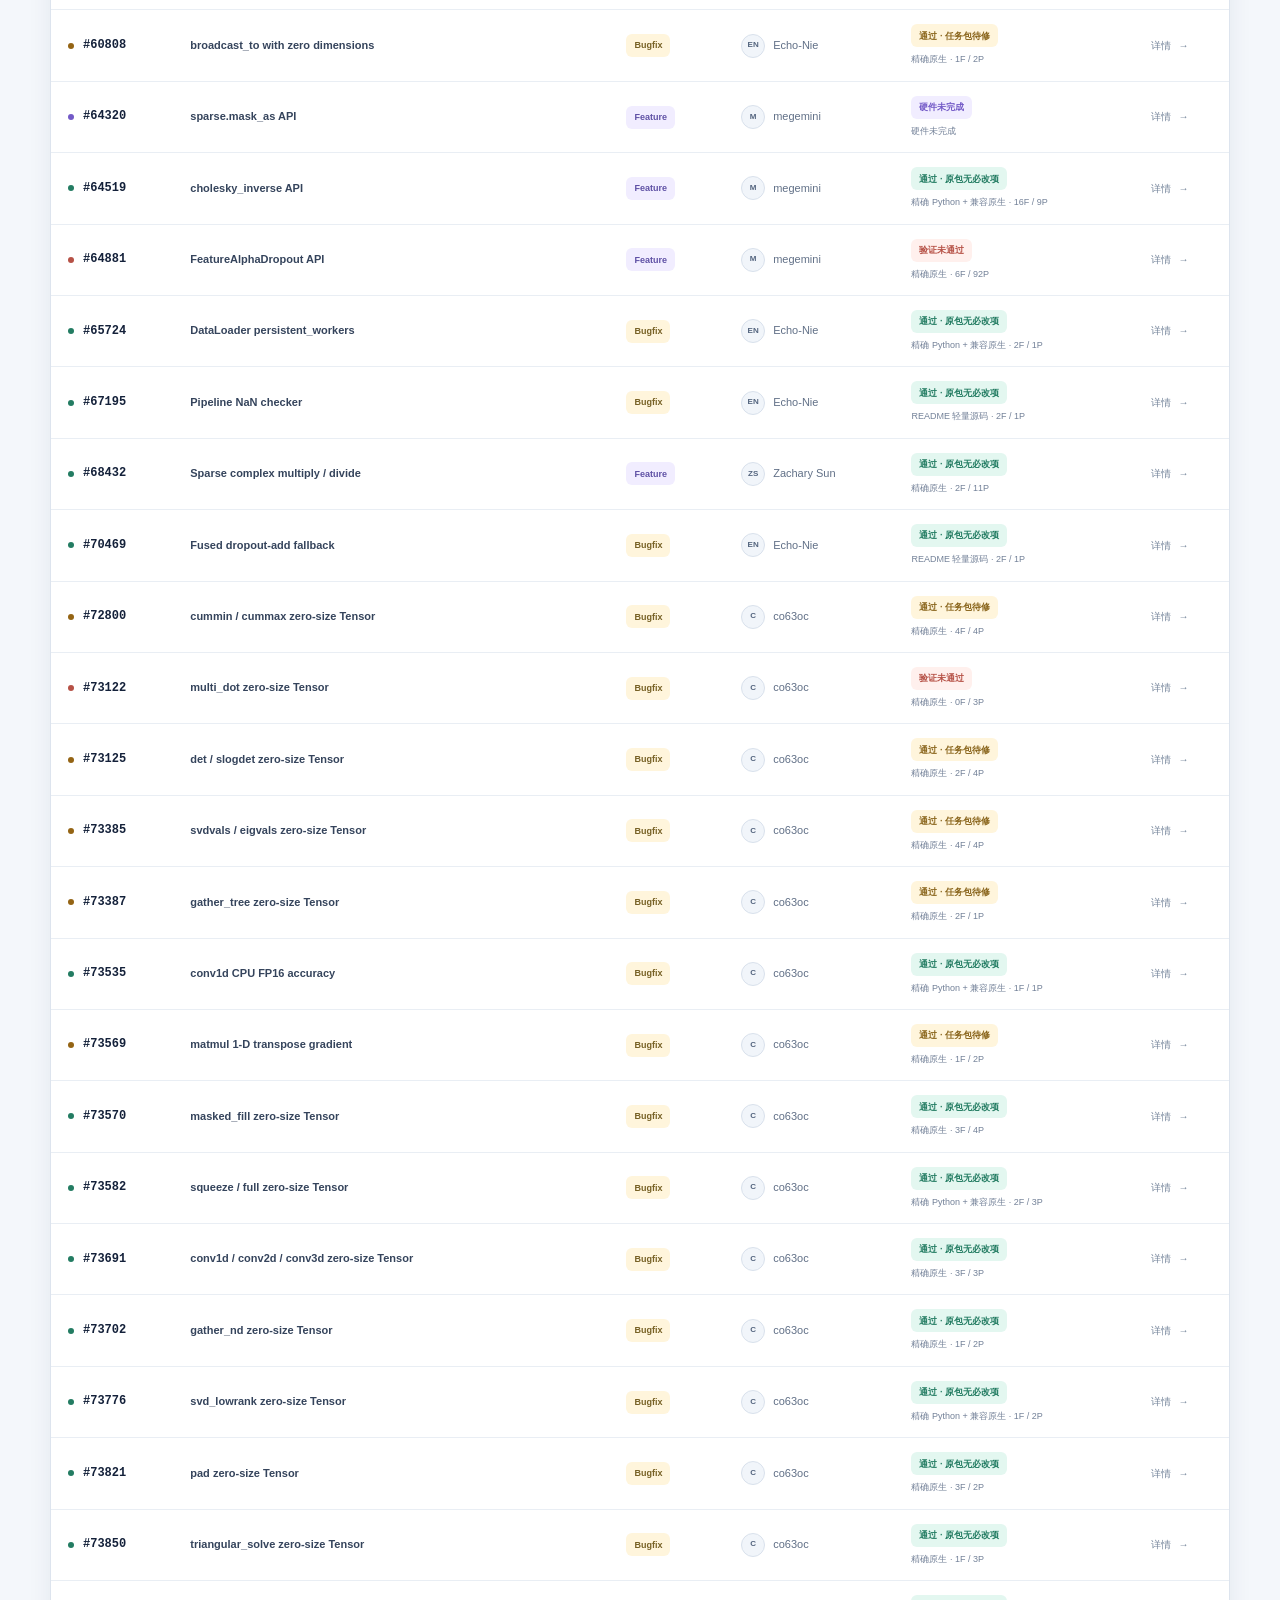
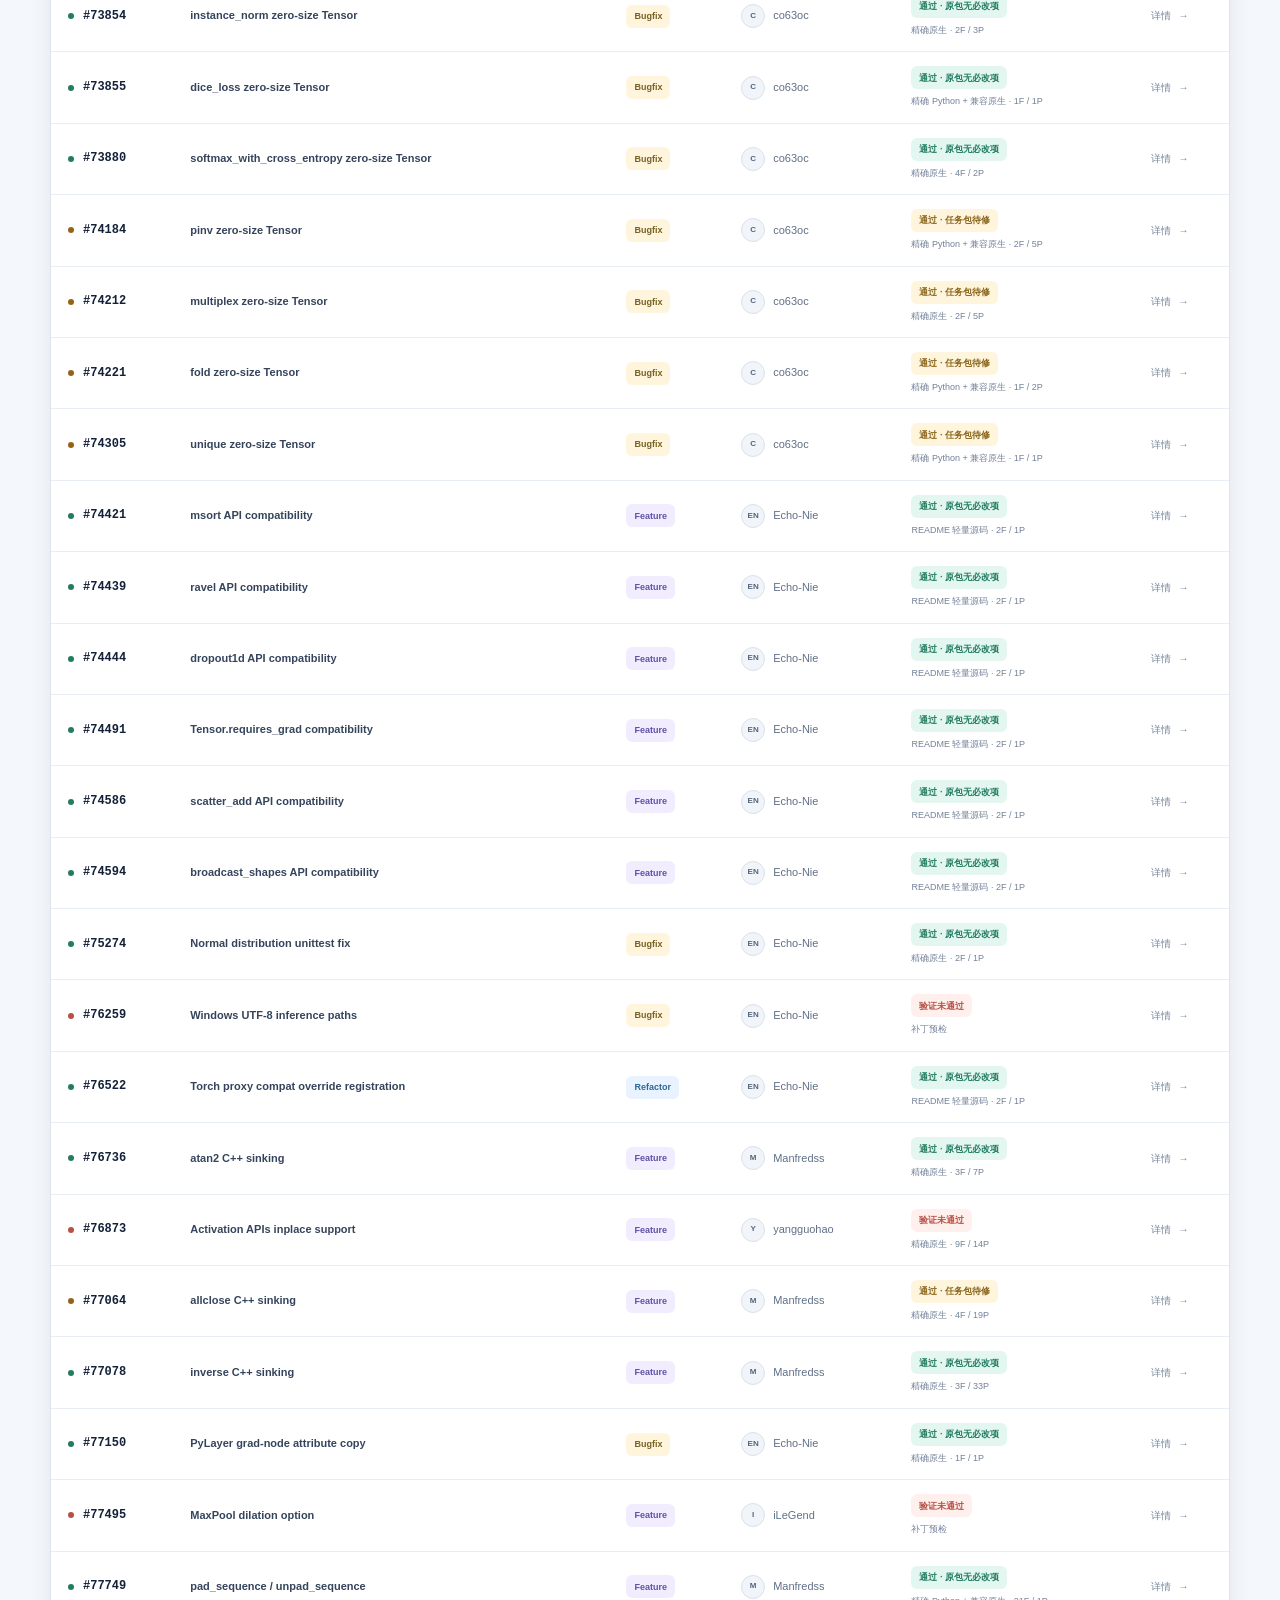
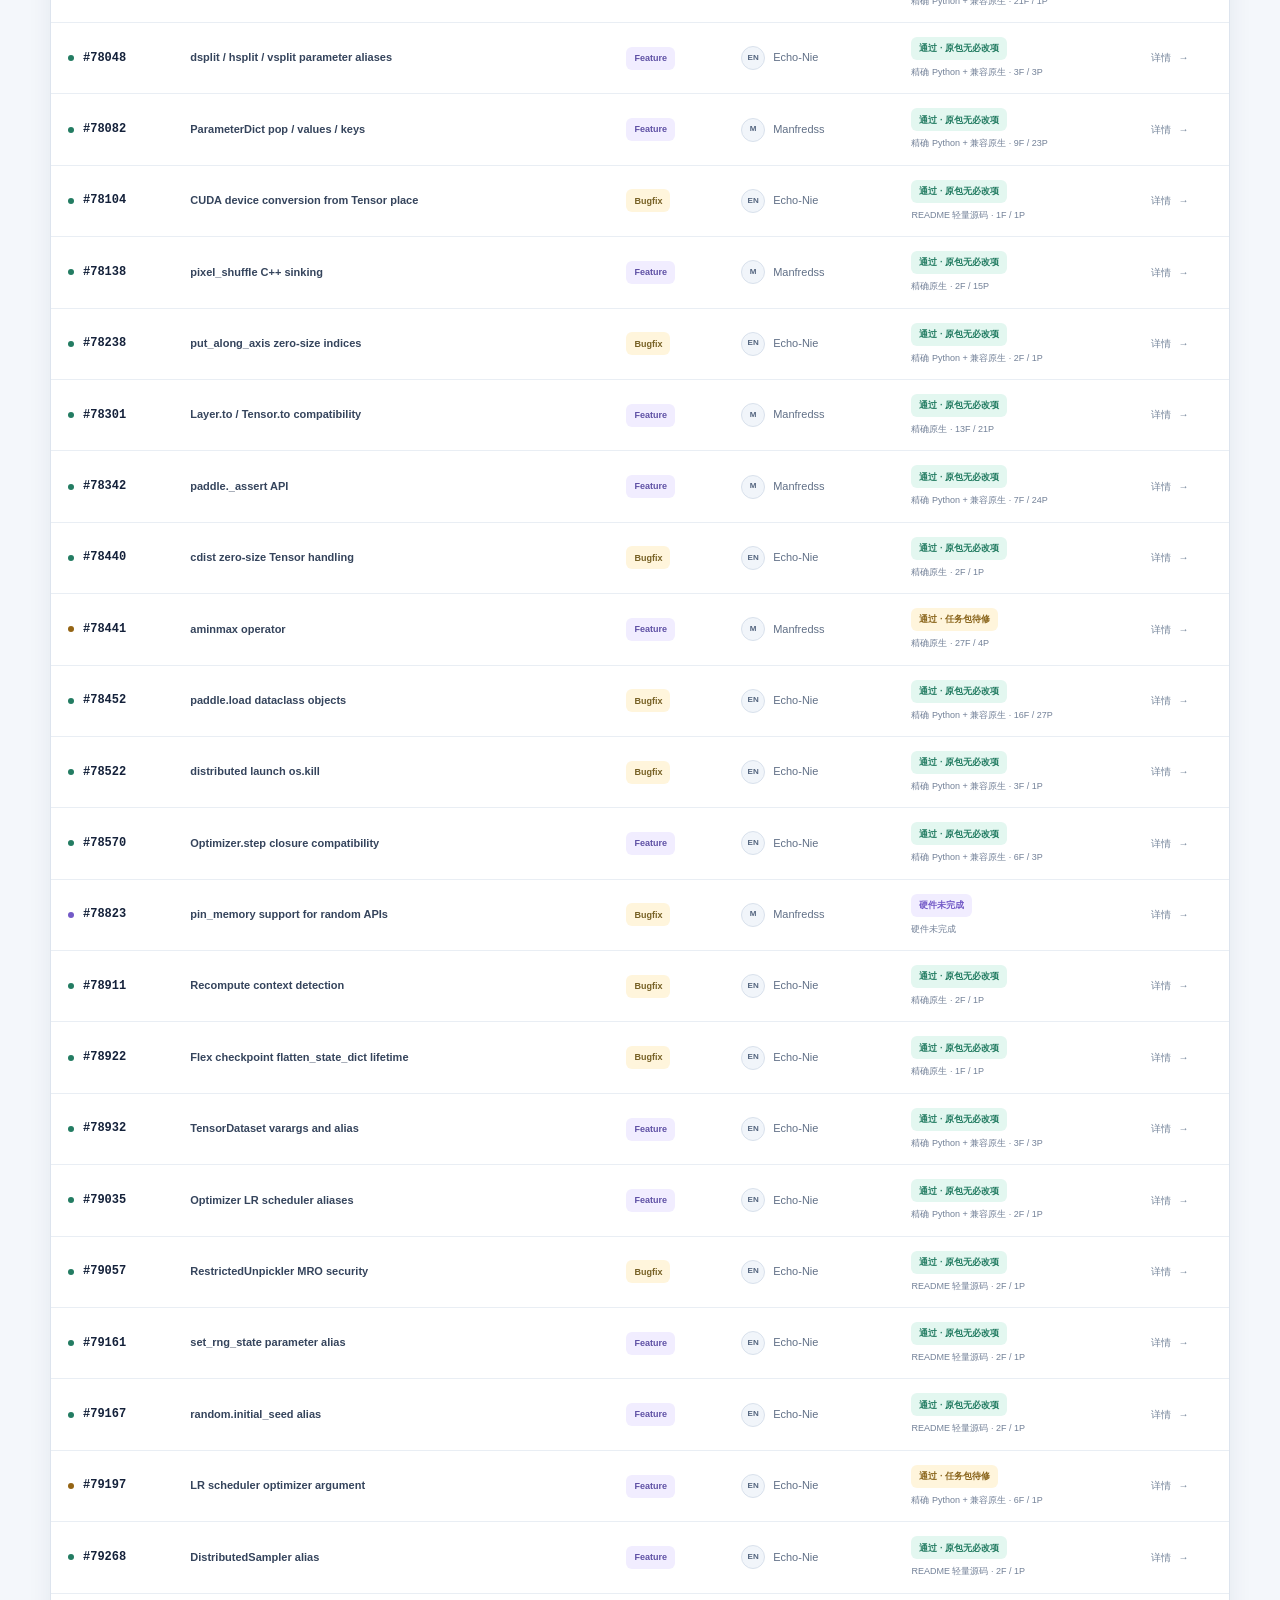
==== commit f4815060: "Recheck disputed validation results and explain exact failing tests" ====
--- a/docs/index.html
+++ b/docs/index.html
@@ -5,12 +5,12 @@
     <meta name="viewport" content="width=device-width, initial-scale=1" />
     <meta
       name="description"
-      content="SWE-Paddle 105 条完整任务的整体状态：89 条核心验证通过，其中 71 条原包无必改项、18 条待修；13 条未通过，3 条硬件未完成。"
+      content="SWE-Paddle 105 条任务证据核对：59348 已恢复核心通过，57827 与 59021 已复现目标子集但原包仍有故障。当前 90 条核心通过，其中 71 条原包无必改项、19 条待修；12 条未通过，3 条硬件未完成。"
     />
     <meta name="theme-color" content="#10213a" />
     <title>SWE-Paddle 可评测性雷达</title>
     <link rel="icon" type="image/svg+xml" href="data:image/svg+xml,%3Csvg xmlns='http://www.w3.org/2000/svg' viewBox='0 0 32 32'%3E%3Crect width='32' height='32' rx='8' fill='%2310213a'/%3E%3Ctext x='16' y='21' text-anchor='middle' font-family='sans-serif' font-weight='700' font-size='14' fill='%23ffffff'%3ESP%3C/text%3E%3C/svg%3E" />
-    <link rel="stylesheet" href="assets/styles.css?v=acceptance-207998d-20260910" />
+    <link rel="stylesheet" href="assets/styles.css?v=audit-207998d-20260911" />
   </head>
   <body>
     <a class="skip-link" href="#main">跳到主要内容</a>
@@ -50,17 +50,19 @@
           <p class="eyebrow"><span>F2P</span><i></i><span>P2P</span><i></i><span>105 TASKS</span></p>
           <h1>把每一条样本，<br />推进到<strong>可评测</strong>。</h1>
           <p class="hero-lead">
-            全量验收 105 条完整任务：89 条核心 F2P/P2P 通过，其中
-            71 条原包无必改项、18 条需要修改；13 条未通过，3 条硬件未完成。
+            核对全部 105 条完整任务：90 条核心 F2P/P2P 通过，其中
+            71 条原包无必改项、19 条需要修改；12 条未通过，3 条硬件未完成。
           </p>
+          <p class="audit-correction-note"><strong>59348 已恢复核心通过，入口仍待修。</strong><br />2026-09-11 复验还确认 57827、59021 的目标子集可通过；完整原包仍有其他故障，这两条继续保留“验证未通过”。详情列出复验节点和历史差异。</p>
           <div class="hero-buttons">
-            <a class="primary-button" id="package-fixes-link" href="#package-fixes">查看 18 条任务包待修</a>
+            <a class="primary-button" id="package-fixes-link" href="#package-fixes">查看 19 条任务包待修</a>
             <a class="text-button" href="#all-tasks">浏览全部 105 条 <span>↓</span></a>
           </div>
           <p class="updated-line">
             <span class="updated-icon" aria-hidden="true">✓</span>
-            页面口径更新于 <time id="updated-at" datetime="2026-09-10">2026-09-10</time>
+            原验收发布于 <time id="updated-at" datetime="2026-09-10">2026-09-10</time>
           </p>
+          <p class="audit-update-line">核对日期 <time id="reviewed-at" datetime="2026-09-11">2026-09-11</time> · <a id="verification-audit-link" href="verification-audit-20260911.md">查看全部 105 条核对报告 ↗</a><br /><span>原验证记录为 2026-09-09；核对日期不代表 105 条重新执行。原封存记录保留，当前状态已纳入上述复验结论。</span></p>
         </div>
 
         <aside class="readiness-card" aria-label="全部 105 条任务的验证通过率，含兼容环境与 README 轻量路线">
@@ -69,23 +71,23 @@
             <span class="trend-chip">全部 105 条</span>
           </div>
           <div class="progress-wrap">
-            <div class="progress-ring" id="progress-ring" role="img" aria-label="核心验证通过 89 / 105，84.8%">
+            <div class="progress-ring" id="progress-ring" role="img" aria-label="核心验证通过 90 / 105，85.7%">
               <div class="progress-center">
-                <strong id="pass-rate">84.8%</strong>
-                <span>核心通过 · 89 / 105</span>
+                <strong id="pass-rate">85.7%</strong>
+                <span>核心通过 · 90 / 105</span>
               </div>
             </div>
           </div>
           <div class="readiness-numbers">
             <div>
               <span class="number-dot pass-dot"></span>
-              <span>核心通过（含 18 条待修）</span>
-              <strong id="hero-direct">89</strong>
+              <span>核心通过（含 19 条待修）</span>
+              <strong id="hero-direct">90</strong>
             </div>
             <div>
               <span class="number-dot fix-dot"></span>
               <span>验证未通过</span>
-              <strong id="hero-needs-fix">13</strong>
+              <strong id="hero-needs-fix">12</strong>
             </div>
             <div>
               <span class="number-dot fail-dot"></span>
@@ -93,7 +95,7 @@
               <strong id="hero-core-failed">3</strong>
             </div>
           </div>
-          <p class="readiness-note" id="readiness-note">89 条核心通过 = 71 条原包无必改项 + 18 条待修。71 条可在各自记录的环境范围内原样使用，不代表全部是精确原生编译。</p>
+          <p class="readiness-note" id="readiness-note">90 条核心通过 = 71 条原包无必改项 + 19 条待修。71 条可在各自记录的环境范围内原样使用，不代表全部是精确原生编译。</p>
         </aside>
       </div>
     </header>
@@ -120,7 +122,7 @@
         <div class="metric-card">
           <span class="metric-icon warning-icon" aria-hidden="true">↻</span>
           <div>
-            <strong id="metric-needs-fix">18</strong>
+            <strong id="metric-needs-fix">19</strong>
             <span>验证通过 · 任务包待修</span>
           </div>
           <small class="warning-text">入口 / 描述 / fixture 等问题需修改后复验</small>
@@ -128,10 +130,10 @@
         <div class="metric-card">
           <span class="metric-icon danger-icon" aria-hidden="true">!</span>
           <div>
-            <strong id="metric-core-failed">16</strong>
+            <strong id="metric-core-failed">15</strong>
             <span>验证未通过 / 未完成</span>
           </div>
-          <small class="danger-text">13 条未通过 + 3 条硬件未完成</small>
+          <small class="danger-text">12 条未通过 + 3 条硬件未完成</small>
         </div>
       </section>
 
@@ -174,11 +176,12 @@
           </div>
         </div>
         <p class="criterion-footnote" id="criterion-footnote">
-          本次覆盖全部 105 条的任务包与 F2P/P2P 基础验收，验证记录日期为 2026-09-09。核心通过不等于原入口通过；失败、跳过、未配对节点及硬件限制保留在逐题详情。以下按运行证据划分 89 条核心通过任务，不是额外的通过数。
+          原全量 105 条验收记录日期为 2026-09-09；当前状态纳入 2026-09-11 对 3 条争议任务的复验结论。核心通过不等于原入口通过；已通过子集不等于整题通过。失败、跳过、未配对节点及硬件限制保留在详情。以下按运行证据划分当前 90 条核心通过任务，不是额外的通过数。
         </p>
-        <div class="evidence-grid" aria-label="89 条核心通过任务的运行证据">
+        <p class="criterion-footnote">Base = 未打修复补丁；Gold = 已打参考修复补丁。F2P（Fail to Pass）是同一测试在修复前失败、修复后通过；P2P（Pass to Pass）是在修复前后都通过。详情可展开完整测试节点及两轮结果；“未执行”表示没有该轮记录，不算通过或失败。</p>
+        <div class="evidence-grid" aria-label="90 条核心通过任务的运行证据">
           <a class="evidence-card" href="#all-tasks">
-            <strong id="evidence-strict">36</strong>
+            <strong id="evidence-strict">37</strong>
             <div><b>精确原生 / 精确 Python</b><p>两类证据分别标记。精确 Python 验证不等于已精确编译整个原生运行时。</p></div>
           </a>
           <a class="evidence-card compatible-evidence" href="?evidence=exact_python_compatible_native#all-tasks">
@@ -198,9 +201,9 @@
           <div class="section-heading">
             <div>
               <span class="section-kicker">PACKAGE NOT READY</span>
-              <h2 id="fixes-title">18 条核心验证通过，但原始任务包需要修改</h2>
+              <h2 id="fixes-title">19 条核心验证通过，但原始任务包需要修改</h2>
               <p>核心 F2P/P2P 已成立，但入口、描述或 fixture 等仍需修正；原脚本结果与独立诊断结果分开记录。</p>
-              <p>其中 16 条原入口仍失败；60808 与 78441 原入口已通过，需要修改的分别是文档说明和测试质量。</p>
+              <p>包含本次纠正的 59348：全部 15 个测试节点已验证，原入口仍需修改。60808 与 78441 原入口已通过，需要修改的分别是文档说明和测试质量。</p>
             </div>
             <div class="category-summary" id="fix-summary" aria-label="Task 包不通过分类汇总"></div>
           </div>
@@ -214,7 +217,7 @@
           <div class="section-heading">
             <div>
               <span class="section-kicker">ACTION REQUIRED</span>
-              <h2 id="issues-title">13 条验证未通过，3 条硬件未完成</h2>
+              <h2 id="issues-title">12 条验证未通过，3 条硬件未完成</h2>
               <p>实际失败与缺 CUDA / XPU 的未完成分开记录；补丁预检失败也不冒充已经动态运行。</p>
             </div>
             <div class="category-summary" id="category-summary" aria-label="问题分类汇总"></div>
@@ -224,6 +227,7 @@
 
           <details class="update-history" id="update-history">
             <summary>更新记录与历史统计说明</summary>
+            <p>2026-09-11：核对全部 105 条；复验后 59348 恢复核心通过，57827、59021 已复现目标子集但完整原包仍有故障。当前 90 条核心通过（71 条原包无必改项、19 条待修），12 条未通过、3 条硬件未完成。原封存记录保留，核对日期不等于全量重跑日期。<a href="verification-audit-20260911.md">查看核对报告 ↗</a></p>
             <p>2026-09-10：发布全量 105 条基础验收，89 条核心通过（71 条原包无必改项、18 条待修），13 条未通过、3 条硬件未完成；验证记录日期为 2026-09-09。</p>
             <p>历史增量记录：2026-09-09 曾验证 9 条新增、19 条修改任务，共 28 条（21 条通过、5 条未通过、2 条未完成）。这不是当前全量结论；原历史资料保留备查。</p>
             <p><a href="validation-update-20260909.md">查看历史增量验证报告 ↗</a> · <a href="overall-status-20260909.md">查看历史整体汇总 ↗</a></p>
@@ -246,7 +250,7 @@
           <div>
             <span class="section-kicker">FULL INVENTORY</span>
             <h2 id="all-title">全部任务</h2>
-            <p>全部 105 条任务均纳入本次验收；可组合筛选验证状态与运行证据，查看核心矩阵和原包问题。</p>
+            <p>全部 105 条任务均纳入原验收及本次证据核对；可组合筛选状态与运行证据，查看具体测试、问题原因和历史差异。</p>
           </div>
           <p class="result-count" aria-live="polite"><strong id="visible-count">105</strong> / <span id="inventory-total">105</span> 条</p>
         </div>
@@ -255,15 +259,15 @@
           <label class="search-field">
             <span class="sr-only">搜索任务</span>
             <span aria-hidden="true">⌕</span>
-            <input id="search-input" type="search" placeholder="搜索 PR、主题或作者…" autocomplete="off" />
+            <input id="search-input" type="search" placeholder="搜索 PR、主题、作者或测试节点…" autocomplete="off" />
           </label>
           <label>
             <span class="sr-only">验证状态</span>
             <select id="status-filter">
               <option value="all">全部状态</option>
               <option value="passed">通过 · 原包无必改项（71）</option>
-              <option value="needs_fix">通过 · 任务包待修（18）</option>
-              <option value="failed">验证未通过（13）</option>
+              <option value="needs_fix">通过 · 任务包待修（19）</option>
+              <option value="failed">验证未通过（12）</option>
               <option value="incomplete">硬件未完成（3）</option>
             </select>
           </label>
@@ -333,7 +337,8 @@
           <a href="#package-fixes">任务包待修</a>
           <a href="#issues">未通过 / 未完成</a>
           <a id="latest-report-link" href="acceptance-20260910.md">全量逐题验收报告</a>
-          <a id="issue-explanations-link" href="issue-explanations-20260910.md">18 条待修问题说明</a>
+          <a href="verification-audit-20260911.md">105 条证据核对报告</a>
+          <a id="issue-explanations-link" href="issue-explanations-20260910.md">历史 18 条待修说明</a>
           <a href="#update-history">更新记录</a>
           <a href="validation-correction-20260907.md">历史统计更正</a>
           <a
@@ -357,6 +362,8 @@
     <script src="assets/overall-status.js?v=overall-207998d-20260909"></script>
     <script src="assets/acceptance-20260910.js?v=acceptance-207998d-20260910"></script>
     <script src="assets/issue-explanations-20260910.js?v=acceptance-207998d-20260910-r2"></script>
-    <script src="assets/app.js?v=acceptance-207998d-20260910-r2"></script>
+    <script src="assets/acceptance-recheck-20260911.js?v=audit-207998d-20260911"></script>
+    <script src="assets/verification-audit-20260911.js?v=audit-207998d-20260911"></script>
+    <script src="assets/app.js?v=audit-207998d-20260911"></script>
   </body>
 </html>
--- a/docs/assets/styles.css
+++ b/docs/assets/styles.css
@@ -1497,7 +1497,7 @@
 }
 
 .task-dialog {
-  width: min(650px, calc(100% - 30px));
+  width: min(1000px, calc(100% - 30px));
   max-height: min(780px, calc(100vh - 40px));
   padding: 0;
   overflow: auto;
@@ -1652,6 +1652,164 @@
   transform: translateY(-1px);
 }
 
+.audit-correction-note {
+  margin: 20px 0;
+  padding: 13px 16px;
+  border-left: 3px solid #77d5b7;
+  border-radius: 0 8px 8px 0;
+  color: #d7e9ec;
+  background: rgb(94 191 160 / 12%);
+  font-size: 12px;
+  line-height: 1.8;
+}
+
+.audit-correction-note strong {
+  color: #a5f0d6;
+  font-size: 14px;
+}
+
+.audit-update-line {
+  max-width: 600px;
+  margin: 10px 0 0;
+  color: #c3d2e5;
+  font-size: 12px;
+  line-height: 1.8;
+}
+
+.audit-update-line a {
+  color: #cde6ff;
+  text-decoration: underline;
+  text-underline-offset: 3px;
+}
+
+.audit-update-line span {
+  color: #a7bad2;
+}
+
+.audit-conclusion {
+  border-color: var(--dialog-color);
+  background: var(--dialog-bg);
+}
+
+.audit-conclusion p {
+  margin: 0;
+  font-size: 14px;
+  line-height: 1.8;
+  overflow-wrap: anywhere;
+}
+
+.audit-conclusion small,
+.audit-category small,
+.audit-action small,
+.audit-history small {
+  color: #526178;
+  font-size: 11px;
+}
+
+.check-details,
+.historical-acceptance {
+  min-width: 0;
+  margin-top: 23px;
+  padding: 16px;
+  border: 1px solid var(--line-strong);
+  border-radius: 12px;
+  background: #fafbfd;
+}
+
+.check-details summary,
+.historical-acceptance summary {
+  color: #314c70;
+  font-size: 13px;
+  font-weight: 700;
+  line-height: 1.6;
+  cursor: pointer;
+}
+
+.check-legend,
+.checks-empty {
+  color: #53647c;
+  font-size: 12px;
+  line-height: 1.75;
+  overflow-wrap: anywhere;
+}
+
+.check-table-wrap {
+  max-width: 100%;
+  overflow-x: auto;
+  overscroll-behavior-x: contain;
+  border: 1px solid var(--line);
+  border-radius: 8px;
+  background: #fff;
+}
+
+.check-table {
+  width: 100%;
+  min-width: 1020px;
+  table-layout: fixed;
+  border-collapse: collapse;
+  font-size: 12px;
+}
+
+.check-table caption {
+  padding: 12px;
+  color: #53647c;
+  font-weight: 650;
+  text-align: left;
+}
+
+.check-table th,
+.check-table td {
+  width: auto;
+  padding: 12px;
+  border-bottom: 1px solid var(--line);
+  color: #53647c;
+  line-height: 1.65;
+  text-align: left;
+  vertical-align: top;
+  white-space: normal;
+}
+
+.check-table thead th {
+  background: #edf2f8;
+  font-size: 11px;
+}
+
+.check-table th:first-child {
+  width: 32%;
+}
+
+.check-table th:last-child {
+  width: 28%;
+}
+
+.check-table tbody th {
+  color: #30435d;
+  font-weight: 500;
+}
+
+.check-table code,
+.check-explanation {
+  white-space: normal;
+  overflow-wrap: anywhere;
+  word-break: normal;
+}
+
+.check-table code {
+  font-size: 11px;
+}
+
+.check-status {
+  display: inline-block;
+  padding: 2px 6px;
+  border-radius: 5px;
+  font-size: 11px;
+}
+
+.check-status-pass { color: #176048; background: #e3f7f0; }
+.check-status-fail { color: #973b33; background: #fff0ed; }
+.check-status-error { color: #785113; background: #fff5dc; }
+.check-status-other { color: #53647c; background: #edf1f6; }
+
 @media (max-width: 1050px) {
   .hero-content {
     grid-template-columns: minmax(0, 1fr) 350px;
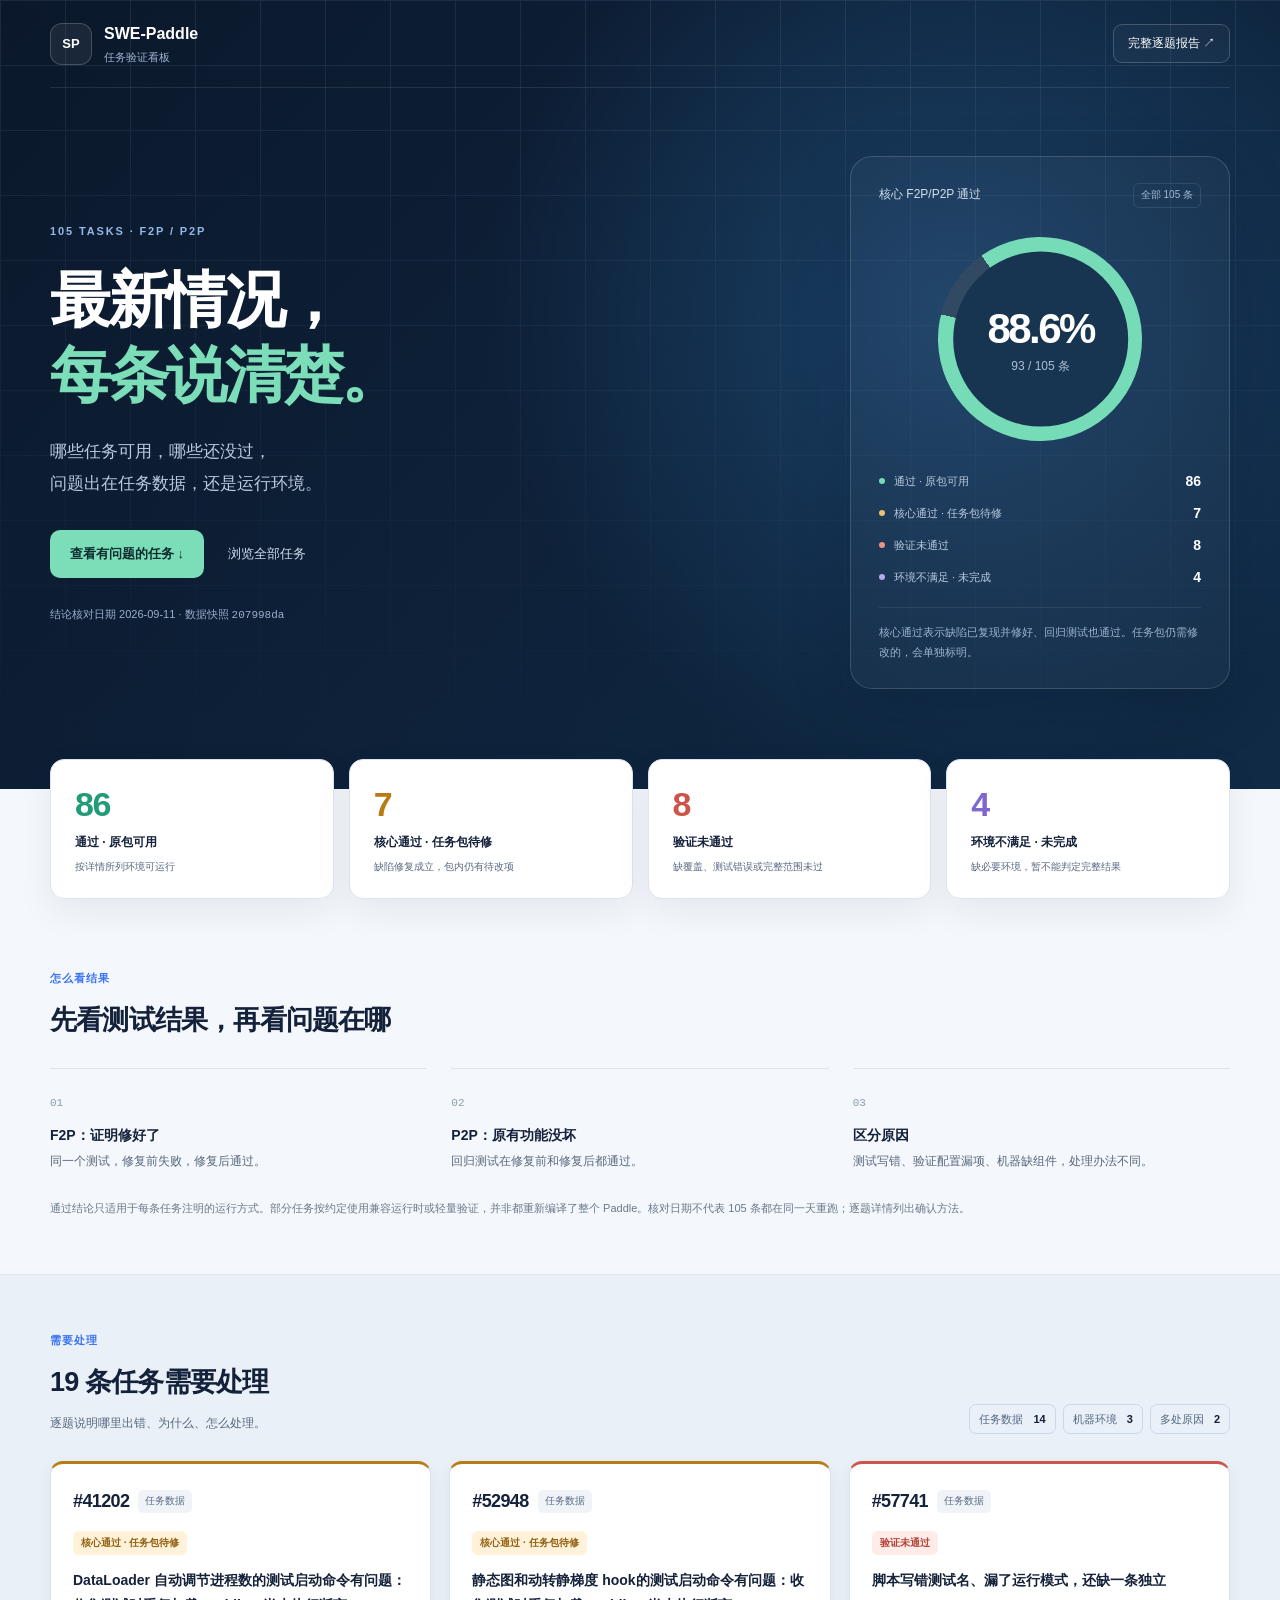
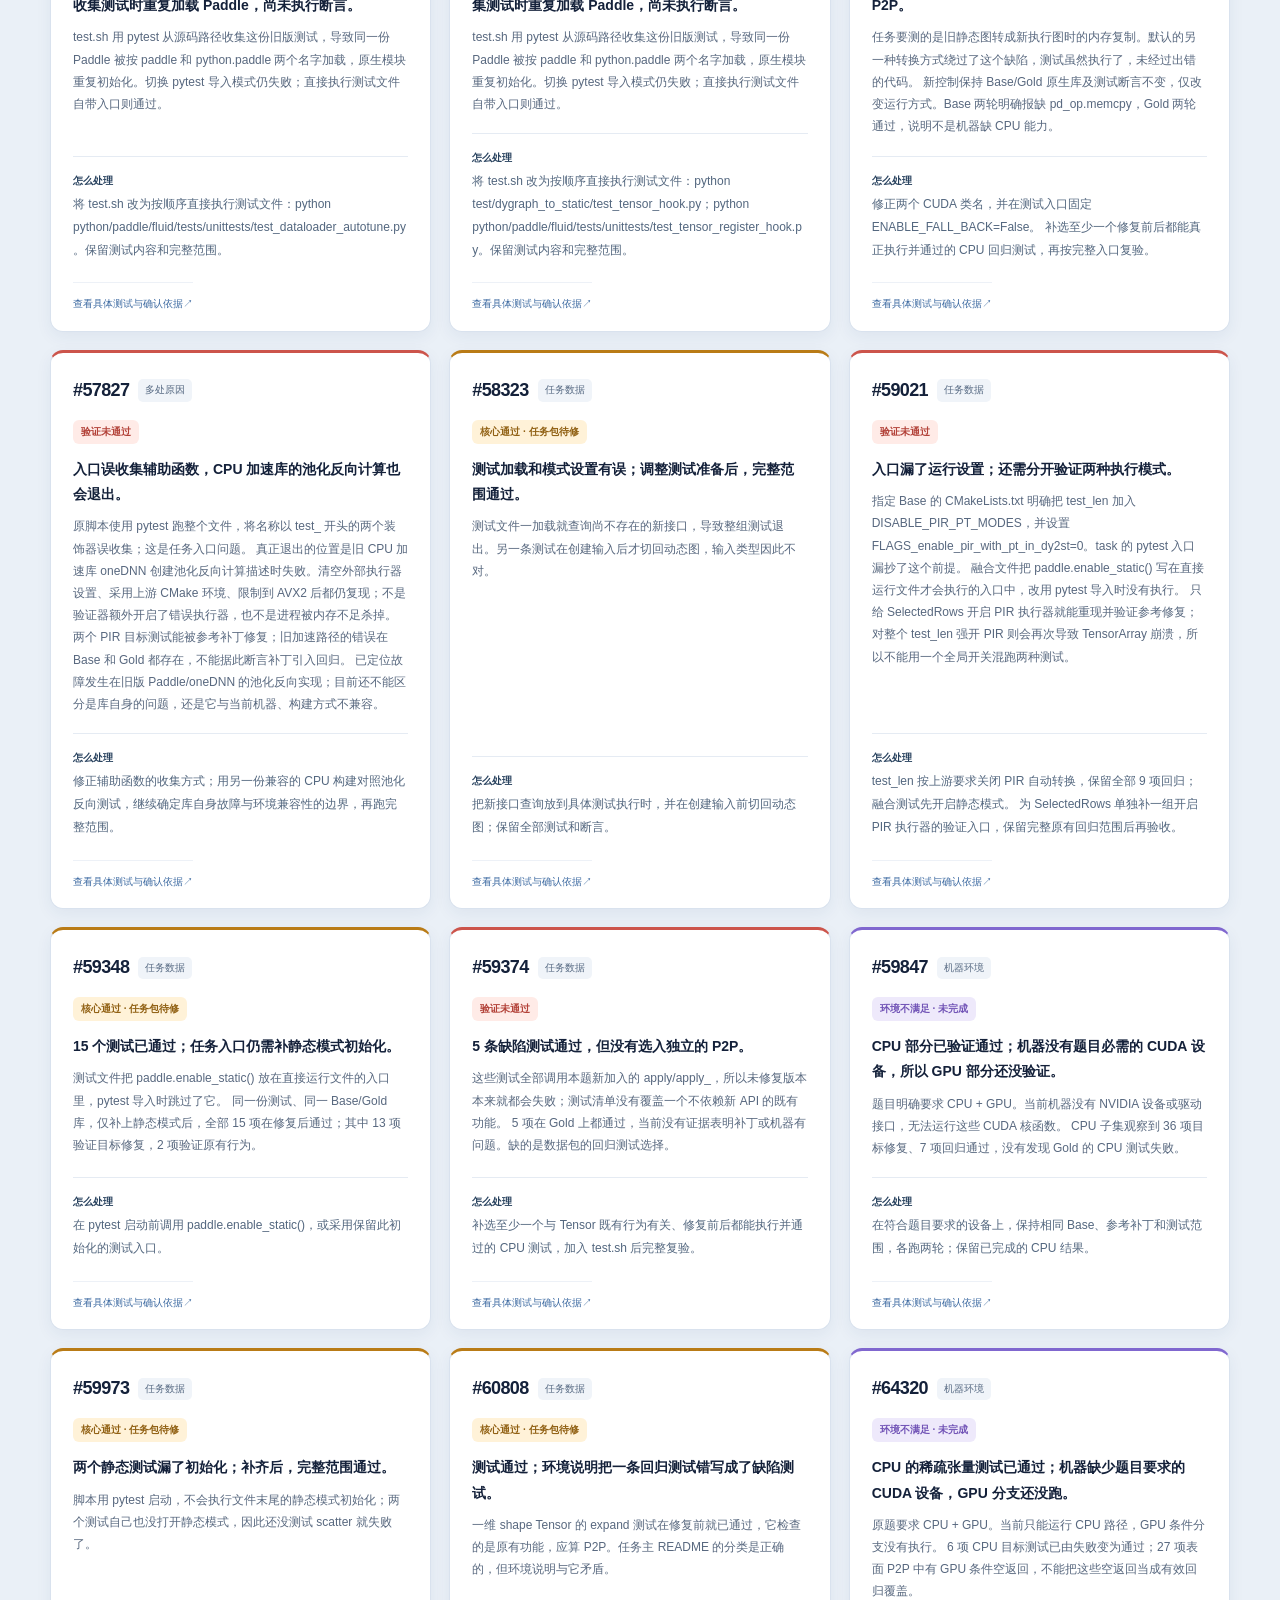
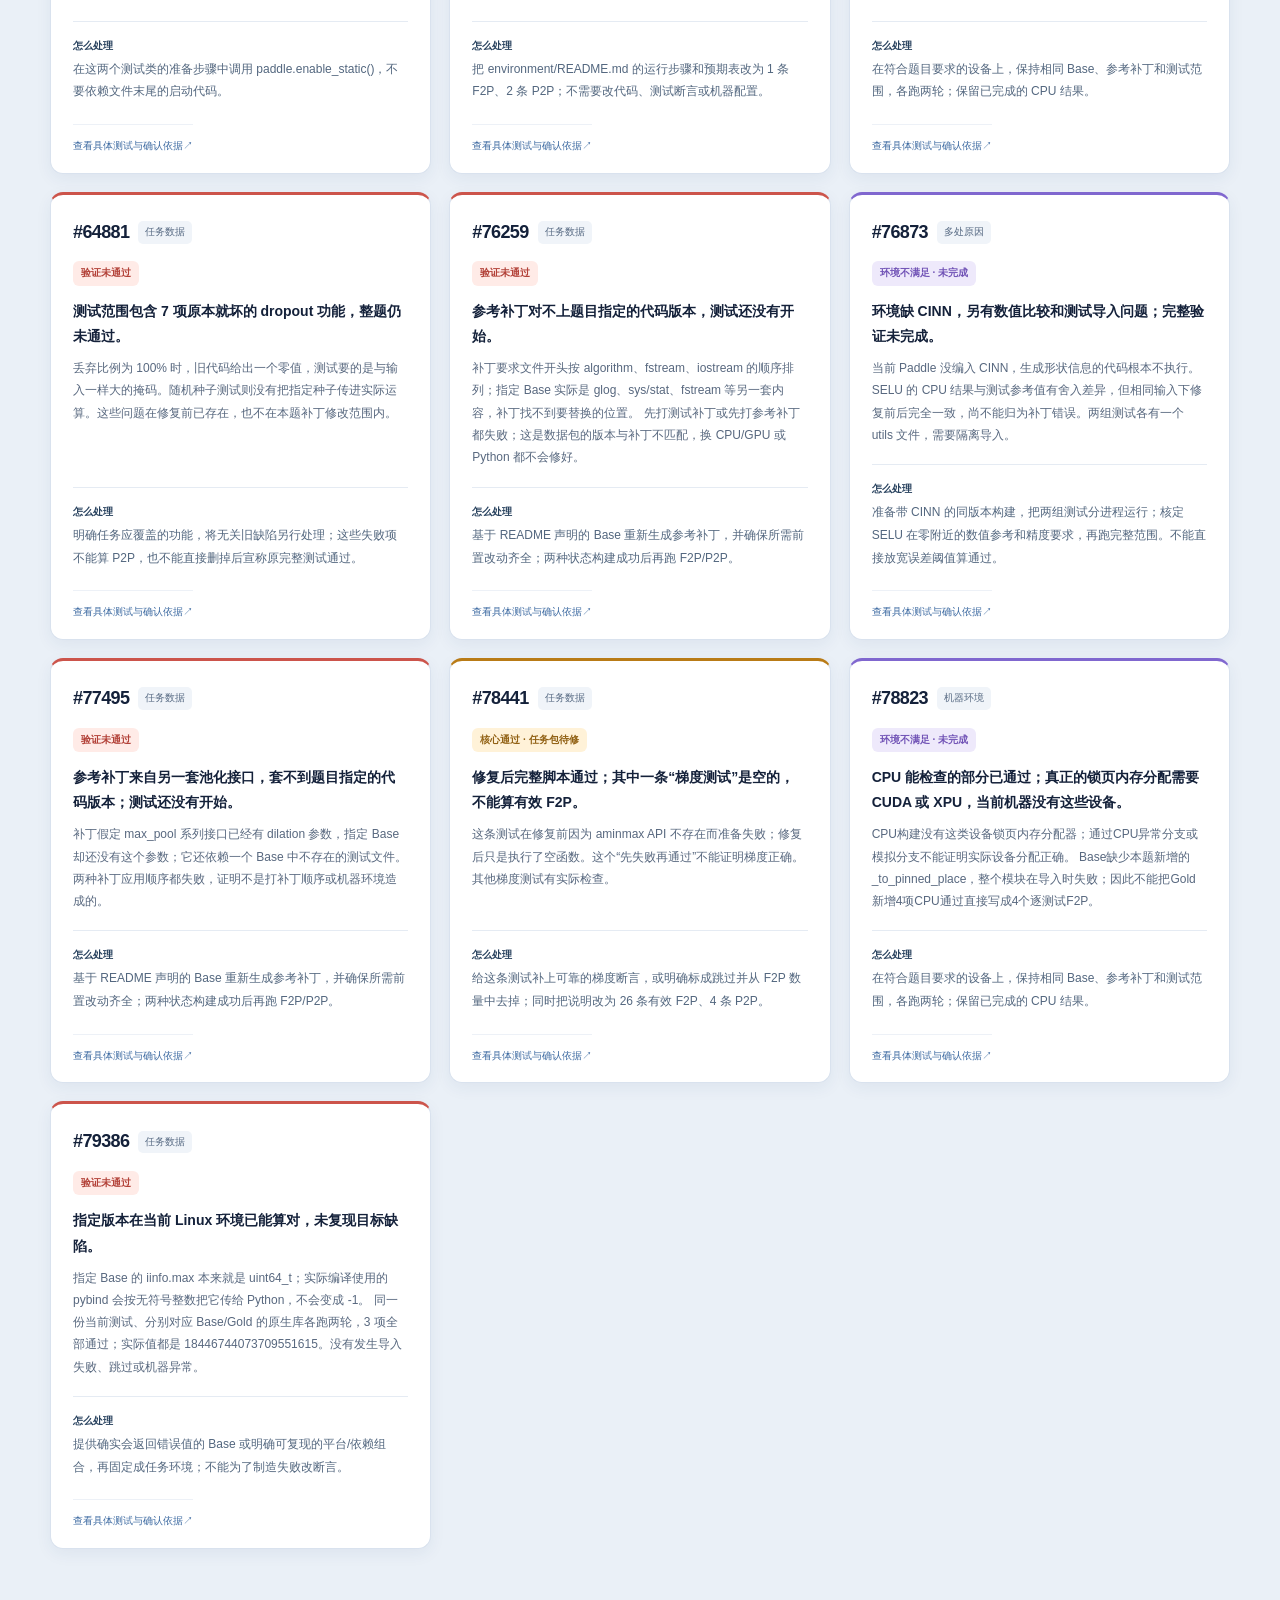
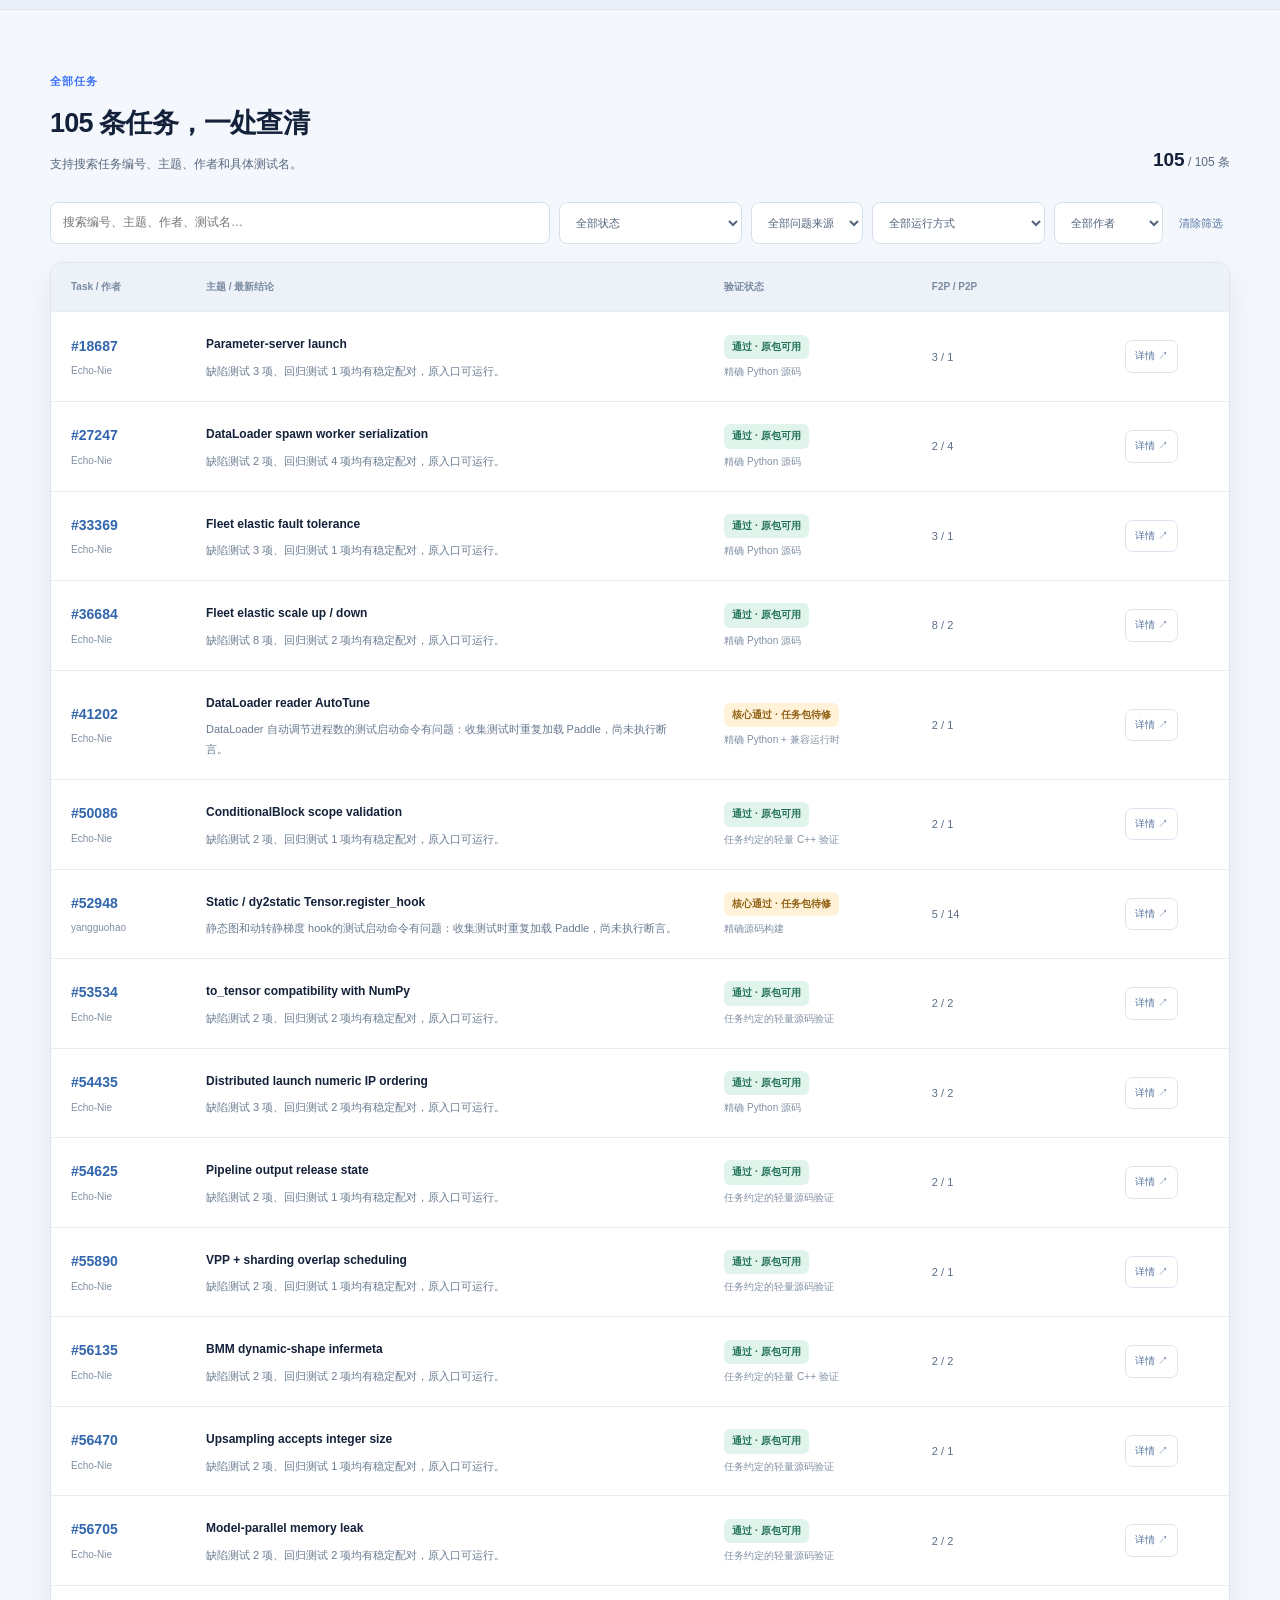
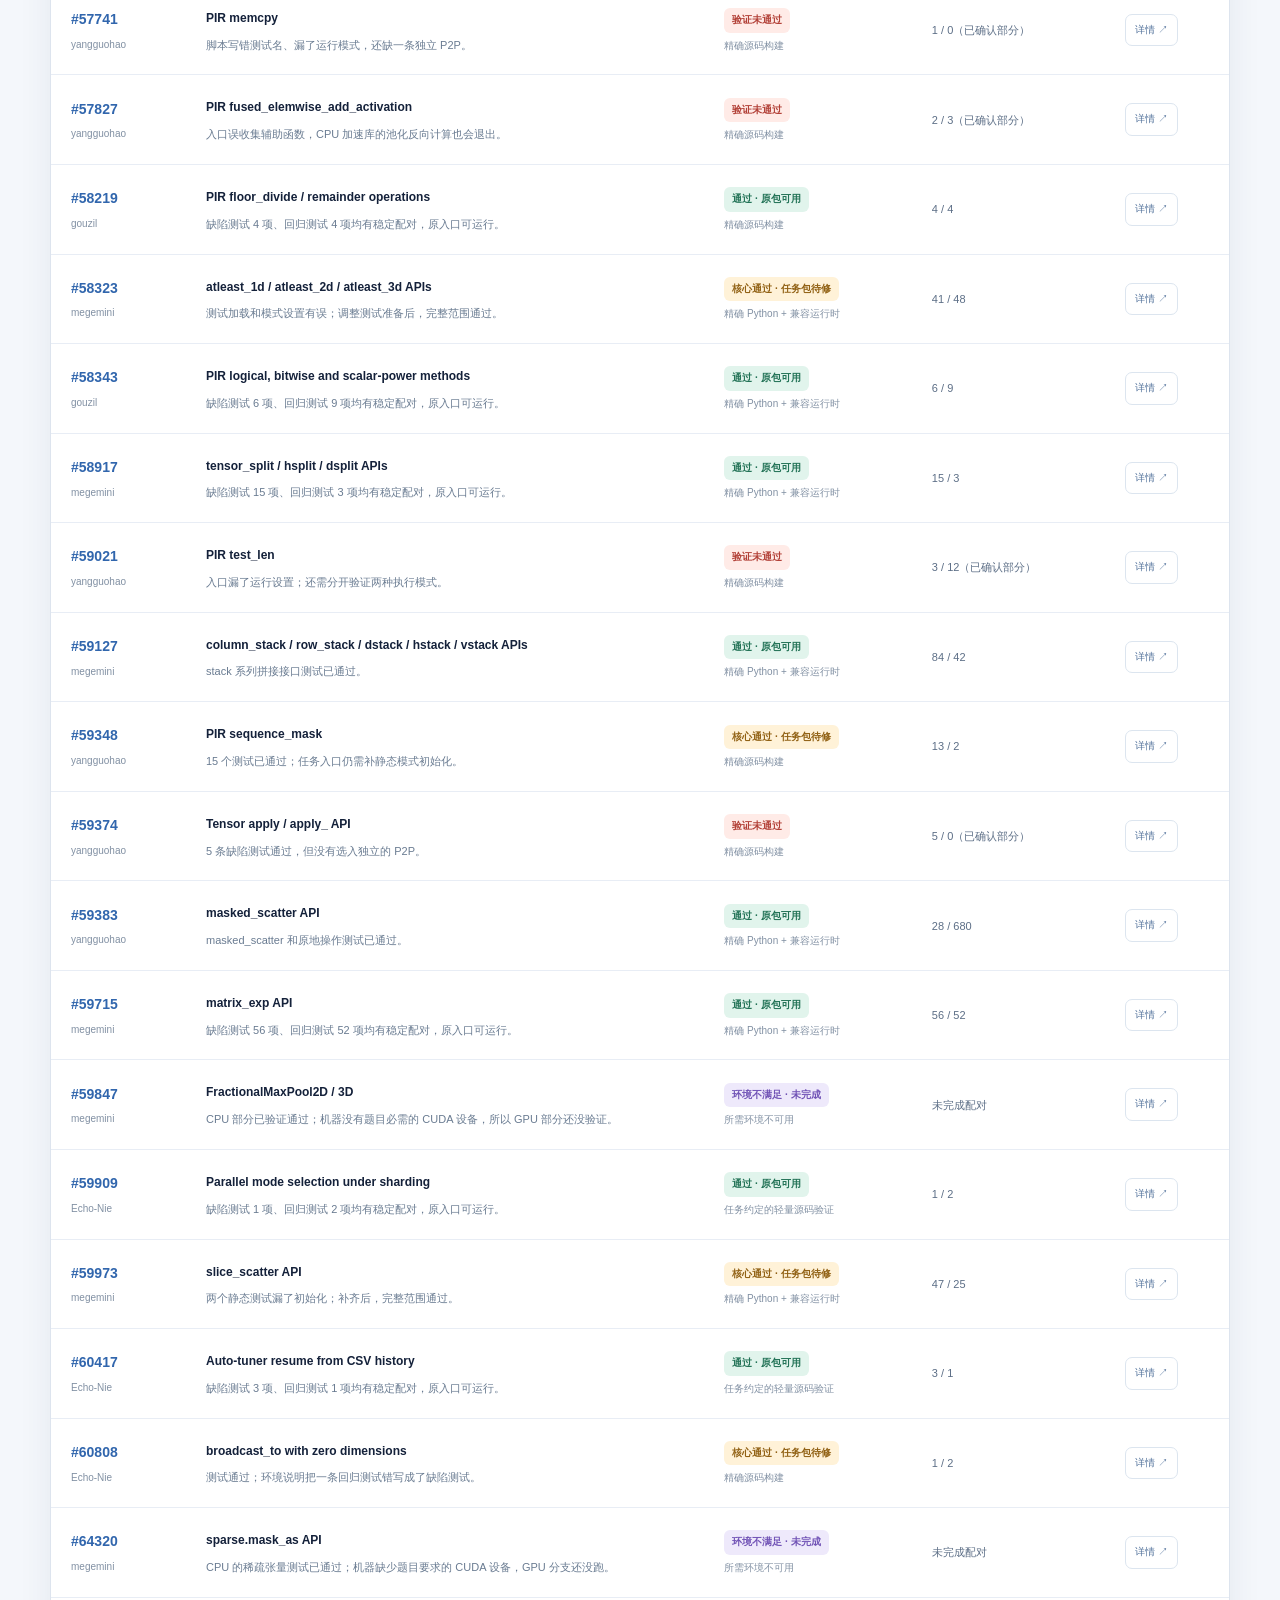
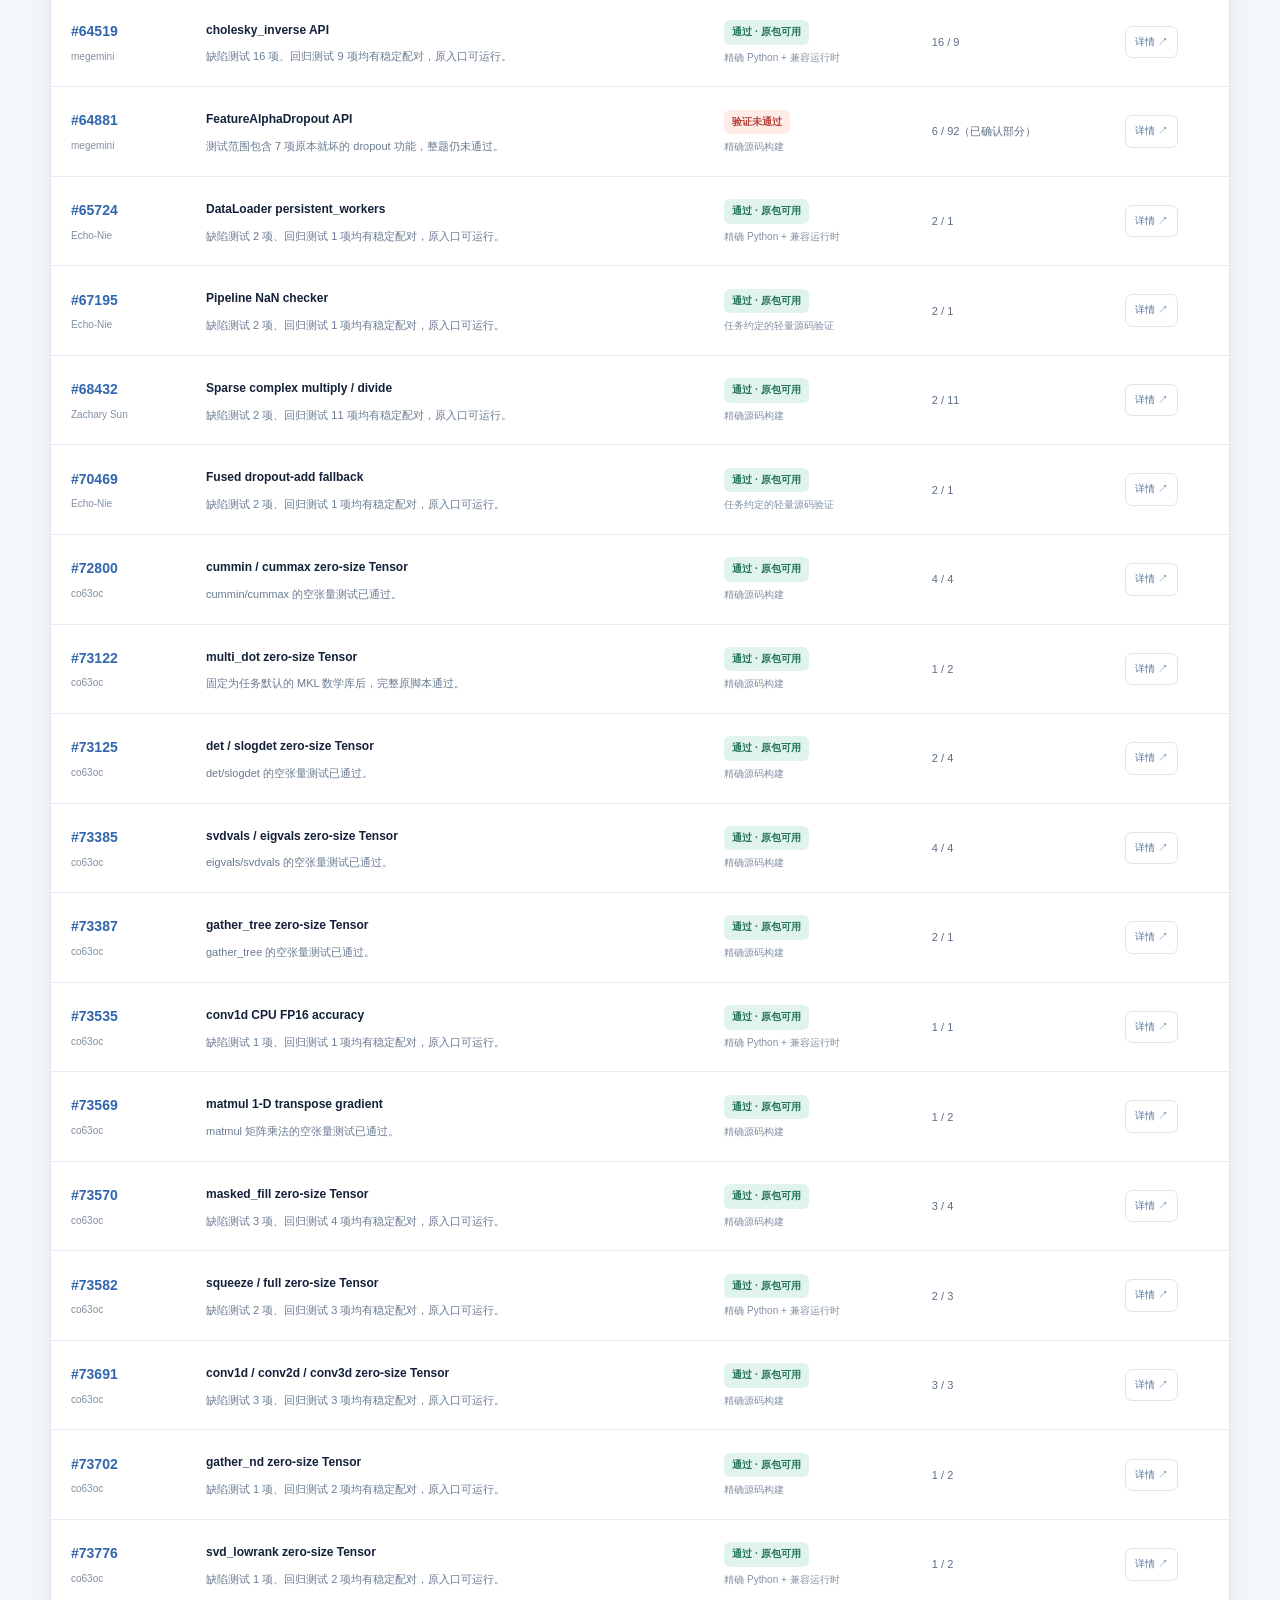
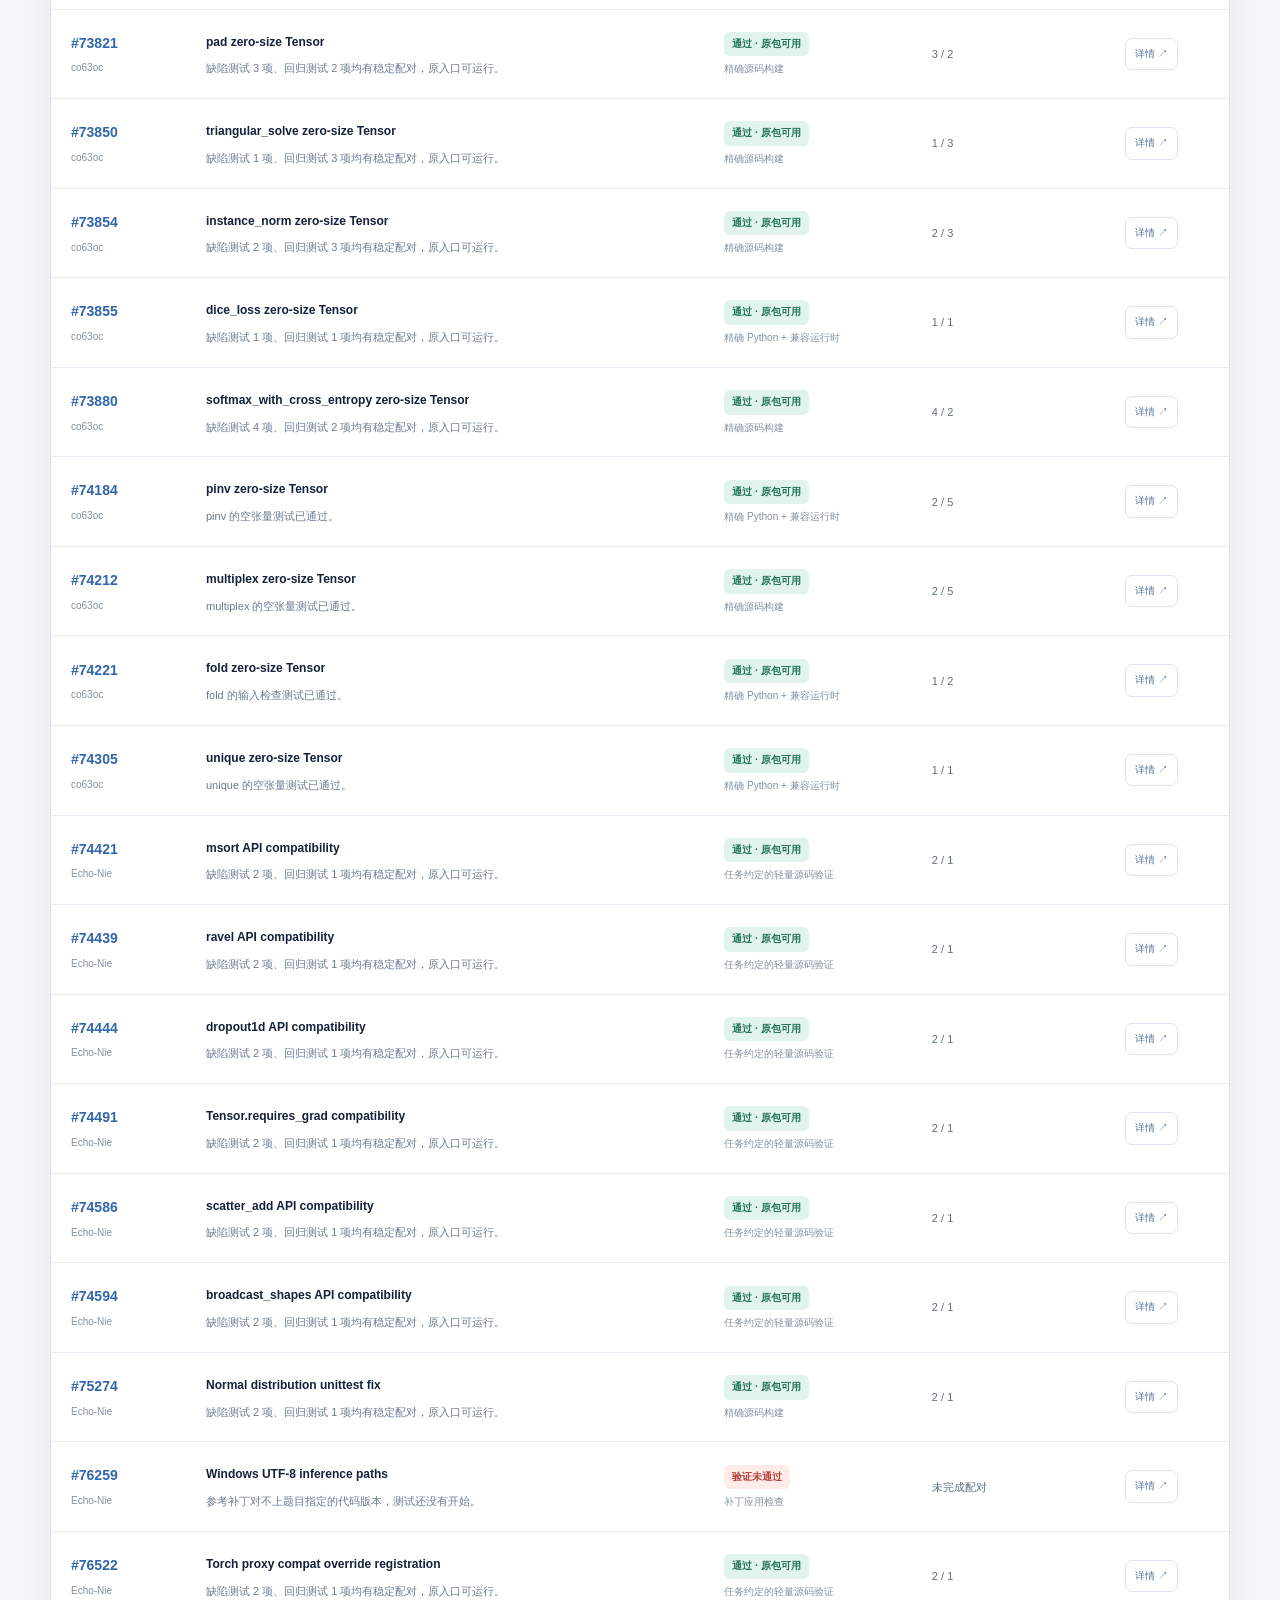
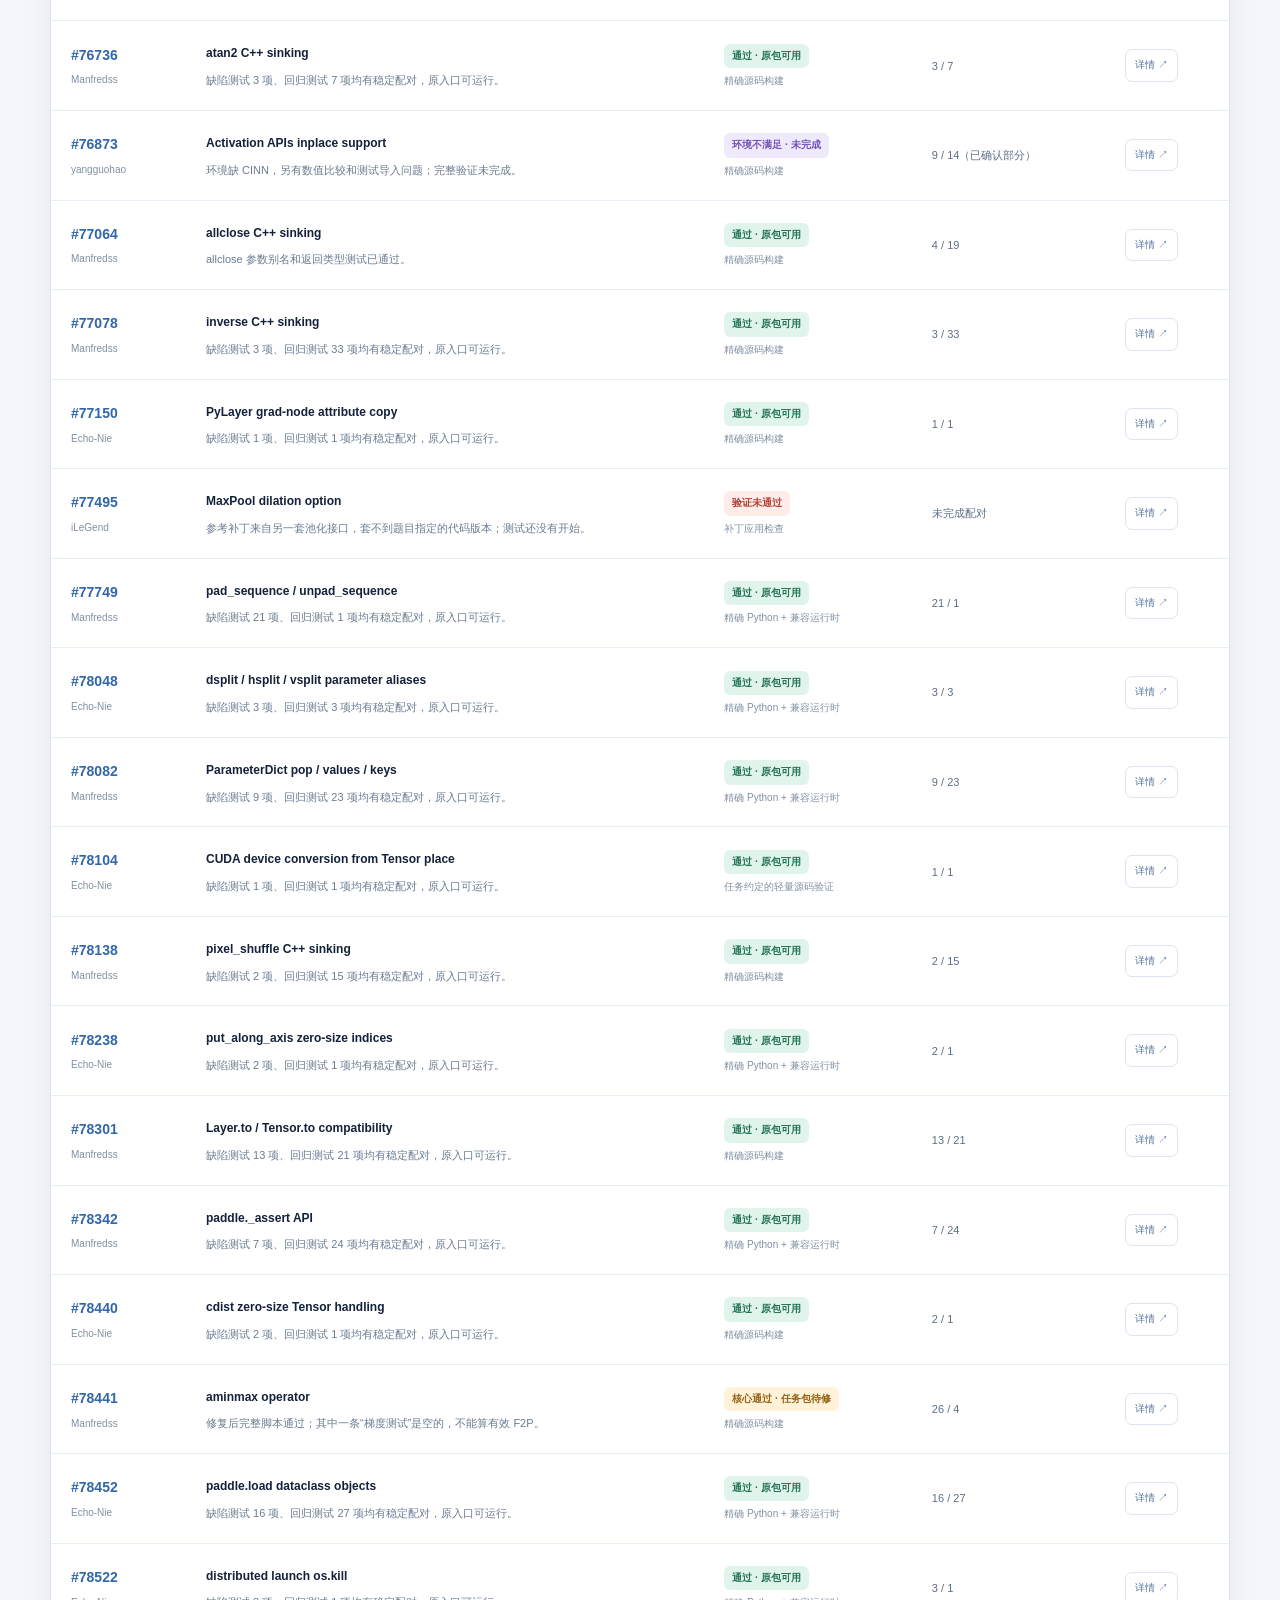
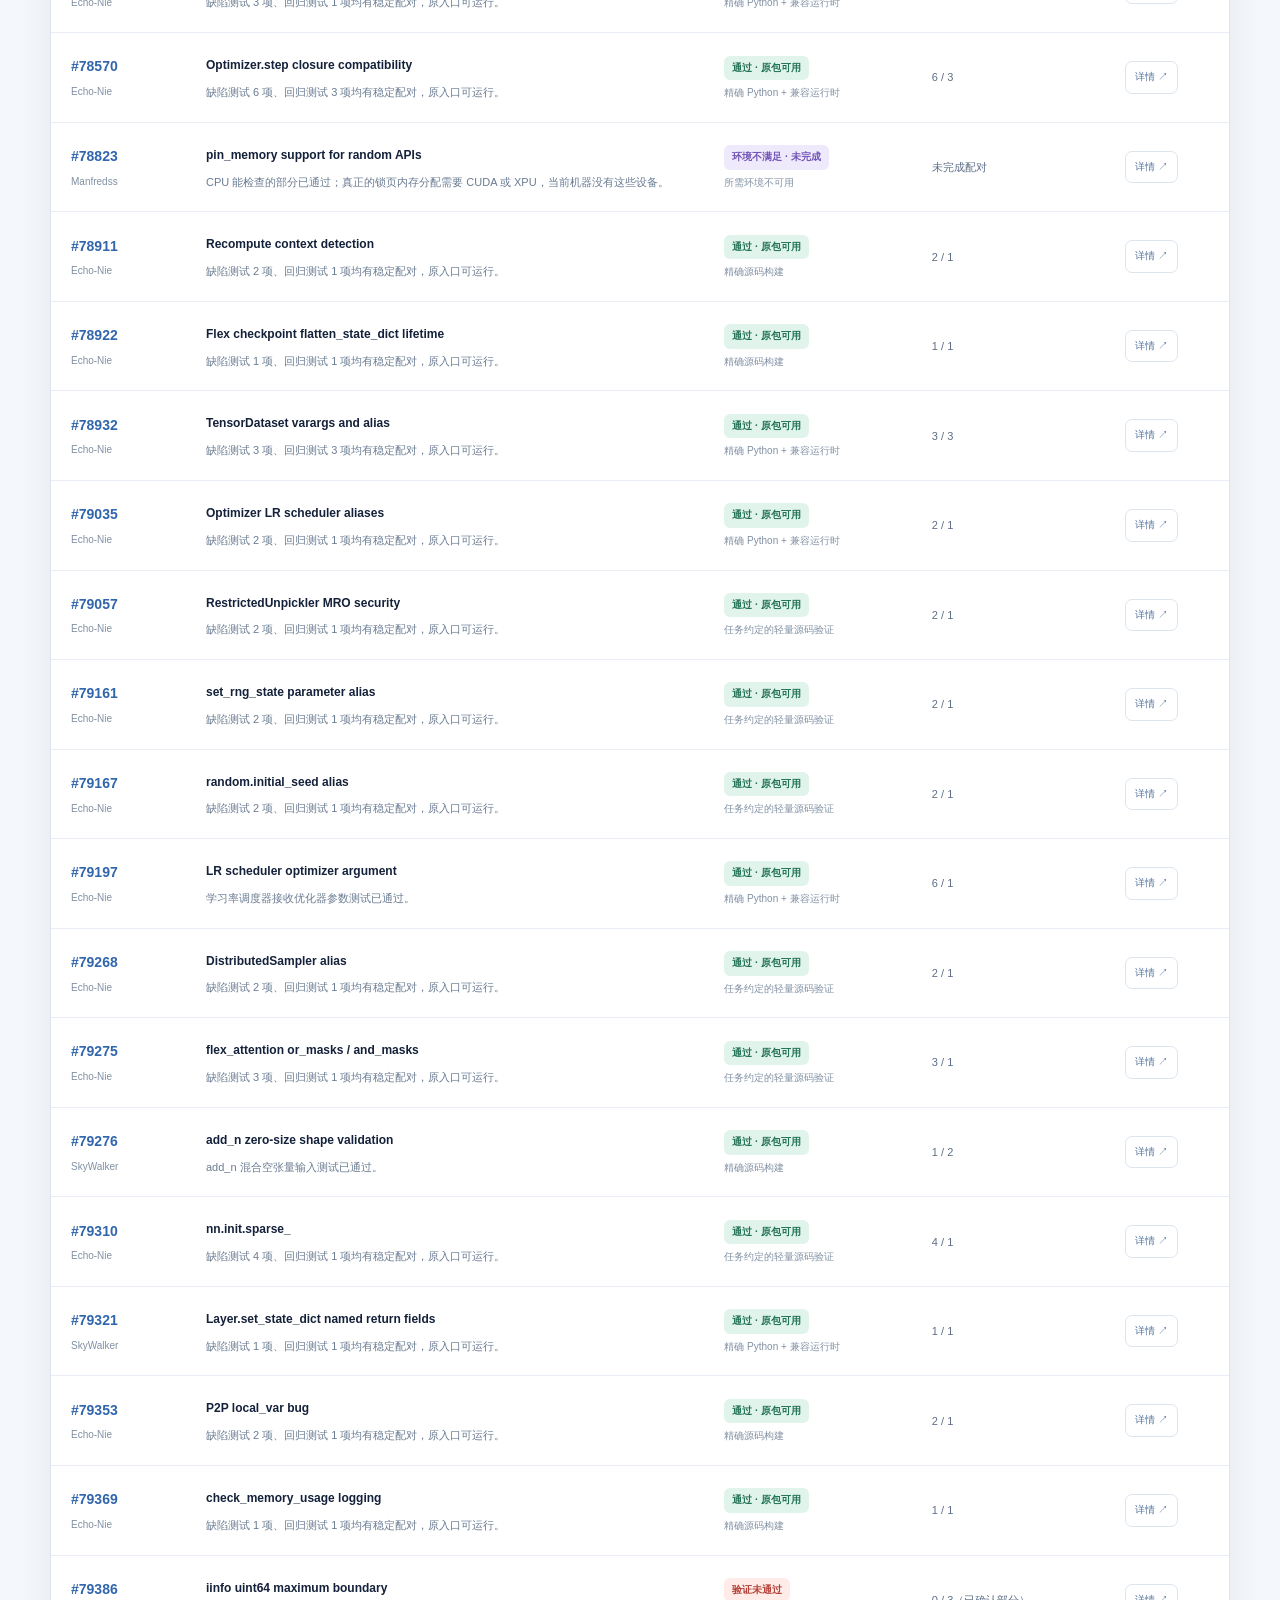
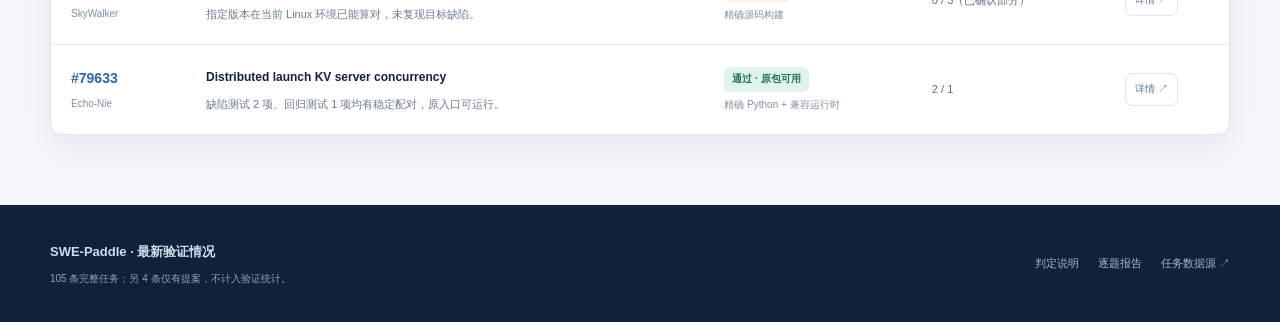
==== commit 5614754c: "Show only current validation results and explain task failure causes" ====
--- a/docs/index.html
+++ b/docs/index.html
@@ -1,369 +1,71 @@
 <!doctype html>
 <html lang="zh-CN">
-  <head>
-    <meta charset="utf-8" />
-    <meta name="viewport" content="width=device-width, initial-scale=1" />
-    <meta
-      name="description"
-      content="SWE-Paddle 105 条任务证据核对：59348 已恢复核心通过，57827 与 59021 已复现目标子集但原包仍有故障。当前 90 条核心通过，其中 71 条原包无必改项、19 条待修；12 条未通过，3 条硬件未完成。"
-    />
-    <meta name="theme-color" content="#10213a" />
-    <title>SWE-Paddle 可评测性雷达</title>
-    <link rel="icon" type="image/svg+xml" href="data:image/svg+xml,%3Csvg xmlns='http://www.w3.org/2000/svg' viewBox='0 0 32 32'%3E%3Crect width='32' height='32' rx='8' fill='%2310213a'/%3E%3Ctext x='16' y='21' text-anchor='middle' font-family='sans-serif' font-weight='700' font-size='14' fill='%23ffffff'%3ESP%3C/text%3E%3C/svg%3E" />
-    <link rel="stylesheet" href="assets/styles.css?v=audit-207998d-20260911" />
-  </head>
-  <body>
-    <a class="skip-link" href="#main">跳到主要内容</a>
-
-    <header class="hero">
-      <div class="hero-grid" aria-hidden="true"></div>
-      <div class="orb orb-one" aria-hidden="true"></div>
-      <div class="orb orb-two" aria-hidden="true"></div>
-
-      <nav class="topbar shell" aria-label="主导航">
-        <a class="brand" href="#top" aria-label="SWE-Paddle 首页">
-          <span class="brand-mark" aria-hidden="true">SP</span>
-          <span>
-            <strong>SWE-Paddle</strong>
-            <small>Community readiness</small>
-          </span>
-        </a>
-        <div class="nav-actions">
-          <span class="snapshot-chip">
-            <span class="live-dot" aria-hidden="true"></span>
-            Snapshot <code id="snapshot-short">207998da</code>
-          </span>
-          <a
-            class="ghost-button"
-            href="https://github.com/PaddlePaddle/community/tree/207998dab8c4c76c8558c3cca8ef177c69f10c1c/swe-paddle/tasks"
-            target="_blank"
-            rel="noreferrer"
-          >
-            查看数据源
-            <span aria-hidden="true">↗</span>
-          </a>
-        </div>
-      </nav>
-
-      <div class="hero-content shell" id="top">
-        <div class="hero-copy">
-          <p class="eyebrow"><span>F2P</span><i></i><span>P2P</span><i></i><span>105 TASKS</span></p>
-          <h1>把每一条样本，<br />推进到<strong>可评测</strong>。</h1>
-          <p class="hero-lead">
-            核对全部 105 条完整任务：90 条核心 F2P/P2P 通过，其中
-            71 条原包无必改项、19 条需要修改；12 条未通过，3 条硬件未完成。
-          </p>
-          <p class="audit-correction-note"><strong>59348 已恢复核心通过，入口仍待修。</strong><br />2026-09-11 复验还确认 57827、59021 的目标子集可通过；完整原包仍有其他故障，这两条继续保留“验证未通过”。详情列出复验节点和历史差异。</p>
-          <div class="hero-buttons">
-            <a class="primary-button" id="package-fixes-link" href="#package-fixes">查看 19 条任务包待修</a>
-            <a class="text-button" href="#all-tasks">浏览全部 105 条 <span>↓</span></a>
-          </div>
-          <p class="updated-line">
-            <span class="updated-icon" aria-hidden="true">✓</span>
-            原验收发布于 <time id="updated-at" datetime="2026-09-10">2026-09-10</time>
-          </p>
-          <p class="audit-update-line">核对日期 <time id="reviewed-at" datetime="2026-09-11">2026-09-11</time> · <a id="verification-audit-link" href="verification-audit-20260911.md">查看全部 105 条核对报告 ↗</a><br /><span>原验证记录为 2026-09-09；核对日期不代表 105 条重新执行。原封存记录保留，当前状态已纳入上述复验结论。</span></p>
-        </div>
-
-        <aside class="readiness-card" aria-label="全部 105 条任务的验证通过率，含兼容环境与 README 轻量路线">
-          <div class="readiness-head">
-            <span>核心 F2P/P2P 验证通过率<br /><small>含兼容环境与 README 轻量路线</small></span>
-            <span class="trend-chip">全部 105 条</span>
-          </div>
-          <div class="progress-wrap">
-            <div class="progress-ring" id="progress-ring" role="img" aria-label="核心验证通过 90 / 105，85.7%">
-              <div class="progress-center">
-                <strong id="pass-rate">85.7%</strong>
-                <span>核心通过 · 90 / 105</span>
-              </div>
-            </div>
-          </div>
-          <div class="readiness-numbers">
-            <div>
-              <span class="number-dot pass-dot"></span>
-              <span>核心通过（含 19 条待修）</span>
-              <strong id="hero-direct">90</strong>
-            </div>
-            <div>
-              <span class="number-dot fix-dot"></span>
-              <span>验证未通过</span>
-              <strong id="hero-needs-fix">12</strong>
-            </div>
-            <div>
-              <span class="number-dot fail-dot"></span>
-              <span>硬件未完成</span>
-              <strong id="hero-core-failed">3</strong>
-            </div>
-          </div>
-          <p class="readiness-note" id="readiness-note">90 条核心通过 = 71 条原包无必改项 + 19 条待修。71 条可在各自记录的环境范围内原样使用，不代表全部是精确原生编译。</p>
-        </aside>
+<head>
+  <meta charset="utf-8" />
+  <meta name="viewport" content="width=device-width, initial-scale=1" />
+  <meta name="description" content="SWE-Paddle 105 条任务的最新验证情况：逐题说明 F2P/P2P 结果、失败原因，以及问题来自任务数据还是运行环境。" />
+  <meta name="theme-color" content="#10213a" />
+  <title>SWE-Paddle · 最新验证情况</title>
+  <link rel="icon" href="data:image/svg+xml,%3Csvg xmlns='http://www.w3.org/2000/svg' viewBox='0 0 32 32'%3E%3Crect width='32' height='32' rx='8' fill='%2310213a'/%3E%3Ctext x='16' y='21' text-anchor='middle' font-family='sans-serif' font-weight='700' font-size='14' fill='white'%3ESP%3C/text%3E%3C/svg%3E" />
+  <link rel="stylesheet" href="assets/styles.css" />
+</head>
+<body>
+  <a class="skip-link" href="#main">跳到主要内容</a>
+  <header class="hero" id="top">
+    <nav class="topbar shell" aria-label="主导航">
+      <a class="brand" href="#top"><span class="brand-mark">SP</span><span><strong>SWE-Paddle</strong><small>任务验证看板</small></span></a>
+      <a class="ghost-button" href="latest-report.md">完整逐题报告 ↗</a>
+    </nav>
+    <div class="hero-content shell">
+      <div>
+        <p class="eyebrow">105 TASKS · F2P / P2P</p>
+        <h1>最新情况，<br /><strong>每条说清楚。</strong></h1>
+        <p class="hero-lead">哪些任务可用，哪些还没过，<br />问题出在任务数据，还是运行环境。</p>
+        <div class="hero-buttons"><a class="primary-button" href="#issues">查看有问题的任务 ↓</a><a class="text-button" href="#all-tasks">浏览全部任务</a></div>
+        <p class="updated-line">结论核对日期 <time id="updated-at">—</time> · 数据快照 <code id="snapshot-short">—</code></p>
       </div>
-    </header>
-
-    <main id="main">
-      <section class="metrics-section shell" aria-labelledby="metrics-title">
-        <h2 class="sr-only" id="metrics-title">数据概览</h2>
-        <div class="metric-card metric-primary">
-          <span class="metric-icon" aria-hidden="true">∑</span>
-          <div>
-            <strong id="metric-total">105</strong>
-            <span>文件齐全的任务包</span>
-          </div>
-          <small>另有 4 条仅 proposal，不计入完整任务</small>
-        </div>
-        <div class="metric-card">
-          <span class="metric-icon success-icon" aria-hidden="true">✓</span>
-          <div>
-            <strong id="metric-direct">71</strong>
-            <span>验证通过 · 原包无必改项</span>
-          </div>
-          <small class="success-text">在各条记录的运行环境范围内可原样使用</small>
-        </div>
-        <div class="metric-card">
-          <span class="metric-icon warning-icon" aria-hidden="true">↻</span>
-          <div>
-            <strong id="metric-needs-fix">19</strong>
-            <span>验证通过 · 任务包待修</span>
-          </div>
-          <small class="warning-text">入口 / 描述 / fixture 等问题需修改后复验</small>
-        </div>
-        <div class="metric-card">
-          <span class="metric-icon danger-icon" aria-hidden="true">!</span>
-          <div>
-            <strong id="metric-core-failed">15</strong>
-            <span>验证未通过 / 未完成</span>
-          </div>
-          <small class="danger-text">12 条未通过 + 3 条硬件未完成</small>
-        </div>
-      </section>
-
-      <section class="criterion-section shell" aria-labelledby="criterion-title">
-        <div class="criterion-label">
-          <span class="section-kicker">判定口径</span>
-          <h2 id="criterion-title">核心矩阵与原包入口，分别验收</h2>
-        </div>
-        <div class="criterion-flow" aria-label="验证检查的四个方面">
-          <div class="flow-step">
-            <span class="flow-index">01</span>
-            <div>
-              <strong>Base 有效失败</strong>
-              <p>至少一个目标测试真实暴露待修缺陷。</p>
-            </div>
-          </div>
-          <span class="flow-arrow" aria-hidden="true">→</span>
-          <div class="flow-step">
-            <span class="flow-index">02</span>
-            <div>
-              <strong>Gold 稳定转绿</strong>
-              <p>同一目标节点在修复态连续通过。</p>
-            </div>
-          </div>
-          <span class="flow-arrow" aria-hidden="true">→</span>
-          <div class="flow-step">
-            <span class="flow-index">03</span>
-            <div>
-              <strong>P2P 保持通过</strong>
-              <p>至少一个有意义的旧行为在两态均绿。</p>
-            </div>
-          </div>
-          <span class="flow-arrow" aria-hidden="true">→</span>
-          <div class="flow-step">
-            <span class="flow-index">04</span>
-            <div>
-              <strong>原包与环境证据</strong>
-              <p>原始脚本能否执行；精确、兼容与轻量路线分别标记。</p>
-            </div>
-          </div>
-        </div>
-        <p class="criterion-footnote" id="criterion-footnote">
-          原全量 105 条验收记录日期为 2026-09-09；当前状态纳入 2026-09-11 对 3 条争议任务的复验结论。核心通过不等于原入口通过；已通过子集不等于整题通过。失败、跳过、未配对节点及硬件限制保留在详情。以下按运行证据划分当前 90 条核心通过任务，不是额外的通过数。
-        </p>
-        <p class="criterion-footnote">Base = 未打修复补丁；Gold = 已打参考修复补丁。F2P（Fail to Pass）是同一测试在修复前失败、修复后通过；P2P（Pass to Pass）是在修复前后都通过。详情可展开完整测试节点及两轮结果；“未执行”表示没有该轮记录，不算通过或失败。</p>
-        <div class="evidence-grid" aria-label="90 条核心通过任务的运行证据">
-          <a class="evidence-card" href="#all-tasks">
-            <strong id="evidence-strict">37</strong>
-            <div><b>精确原生 / 精确 Python</b><p>两类证据分别标记。精确 Python 验证不等于已精确编译整个原生运行时。</p></div>
-          </a>
-          <a class="evidence-card compatible-evidence" href="?evidence=exact_python_compatible_native#all-tasks">
-            <strong id="evidence-compatible">28</strong>
-            <div><b>精确 Python + 兼容原生</b><p>按原任务复现核心矩阵，底层使用兼容载体；不可扩展为精确原生编译结论。</p></div>
-          </a>
-          <a class="evidence-card lightweight-evidence" href="#all-tasks">
-            <strong id="evidence-lightweight">25</strong>
-            <div><b>README 允许的轻量路线</b><p>按任务约定的源码或轻量 C++ 路线验证；不等于完整 Paddle 原生编译。</p></div>
-          </a>
-        </div>
-        <p class="history-note">这里仅展示任务包与 F2P/P2P 基础验收，不是模型评测成绩。71 条原包无必改项须在各自记录的环境与测试范围内使用，具体限制见详情。</p>
-      </section>
-
-      <section class="fixes-section" id="package-fixes" aria-labelledby="fixes-title">
-        <div class="shell">
-          <div class="section-heading">
-            <div>
-              <span class="section-kicker">PACKAGE NOT READY</span>
-              <h2 id="fixes-title">19 条核心验证通过，但原始任务包需要修改</h2>
-              <p>核心 F2P/P2P 已成立，但入口、描述或 fixture 等仍需修正；原脚本结果与独立诊断结果分开记录。</p>
-              <p>包含本次纠正的 59348：全部 15 个测试节点已验证，原入口仍需修改。60808 与 78441 原入口已通过，需要修改的分别是文档说明和测试质量。</p>
-            </div>
-            <div class="category-summary" id="fix-summary" aria-label="Task 包不通过分类汇总"></div>
-          </div>
-
-          <div class="fix-grid" id="fix-grid"></div>
-        </div>
-      </section>
-
-      <section class="issues-section" id="issues" aria-labelledby="issues-title">
-        <div class="shell">
-          <div class="section-heading">
-            <div>
-              <span class="section-kicker">ACTION REQUIRED</span>
-              <h2 id="issues-title">12 条验证未通过，3 条硬件未完成</h2>
-              <p>实际失败与缺 CUDA / XPU 的未完成分开记录；补丁预检失败也不冒充已经动态运行。</p>
-            </div>
-            <div class="category-summary" id="category-summary" aria-label="问题分类汇总"></div>
-          </div>
-
-          <div class="issue-grid" id="issue-grid"></div>
-
-          <details class="update-history" id="update-history">
-            <summary>更新记录与历史统计说明</summary>
-            <p>2026-09-11：核对全部 105 条；复验后 59348 恢复核心通过，57827、59021 已复现目标子集但完整原包仍有故障。当前 90 条核心通过（71 条原包无必改项、19 条待修），12 条未通过、3 条硬件未完成。原封存记录保留，核对日期不等于全量重跑日期。<a href="verification-audit-20260911.md">查看核对报告 ↗</a></p>
-            <p>2026-09-10：发布全量 105 条基础验收，89 条核心通过（71 条原包无必改项、18 条待修），13 条未通过、3 条硬件未完成；验证记录日期为 2026-09-09。</p>
-            <p>历史增量记录：2026-09-09 曾验证 9 条新增、19 条修改任务，共 28 条（21 条通过、5 条未通过、2 条未完成）。这不是当前全量结论；原历史资料保留备查。</p>
-            <p><a href="validation-update-20260909.md">查看历史增量验证报告 ↗</a> · <a href="overall-status-20260909.md">查看历史整体汇总 ↗</a></p>
-          <aside class="correction-banner" id="correction-banner">
-            <div class="correction-icon" aria-hidden="true">✓</div>
-            <div>
-              <span class="correction-label">历史记录 · 2026-09-07 统计更正 · 非本轮结果</span>
-              <h3 id="correction-title">纠正历史汇总：13 条移出可直接评测</h3>
-              <p id="correction-summary"></p>
-              <p class="correction-caveat" id="correction-caveat"></p>
-            </div>
-            <button class="secondary-button" type="button" data-task-id="57827">查看 57827</button>
-          </aside>
-          </details>
-        </div>
-      </section>
-
-      <section class="all-section shell" id="all-tasks" aria-labelledby="all-title">
-        <div class="section-heading all-heading">
-          <div>
-            <span class="section-kicker">FULL INVENTORY</span>
-            <h2 id="all-title">全部任务</h2>
-            <p>全部 105 条任务均纳入原验收及本次证据核对；可组合筛选状态与运行证据，查看具体测试、问题原因和历史差异。</p>
-          </div>
-          <p class="result-count" aria-live="polite"><strong id="visible-count">105</strong> / <span id="inventory-total">105</span> 条</p>
-        </div>
-
-        <div class="filter-bar" aria-label="任务筛选器">
-          <label class="search-field">
-            <span class="sr-only">搜索任务</span>
-            <span aria-hidden="true">⌕</span>
-            <input id="search-input" type="search" placeholder="搜索 PR、主题、作者或测试节点…" autocomplete="off" />
-          </label>
-          <label>
-            <span class="sr-only">验证状态</span>
-            <select id="status-filter">
-              <option value="all">全部状态</option>
-              <option value="passed">通过 · 原包无必改项（71）</option>
-              <option value="needs_fix">通过 · 任务包待修（19）</option>
-              <option value="failed">验证未通过（12）</option>
-              <option value="incomplete">硬件未完成（3）</option>
-            </select>
-          </label>
-          <label>
-            <span class="sr-only">运行证据</span>
-            <select id="source-filter">
-              <option value="all">全部运行证据</option>
-              <option value="exact_native">精确原生</option>
-              <option value="exact_python">精确 Python</option>
-              <option value="exact_python_compatible_native">精确 Python + 兼容原生</option>
-              <option value="lightweight_source">README 轻量源码</option>
-              <option value="lightweight_cpp">README 轻量 C++</option>
-              <option value="patch_preflight">补丁预检</option>
-              <option value="environment_incomplete">硬件未完成</option>
-            </select>
-          </label>
-          <label>
-            <span class="sr-only">任务类型</span>
-            <select id="type-filter">
-              <option value="all">全部类型</option>
-              <option value="bugfix">Bugfix</option>
-              <option value="feature">Feature</option>
-              <option value="refactor">Refactor</option>
-              <option value="unknown">类型未确认</option>
-            </select>
-          </label>
-          <label>
-            <span class="sr-only">样本作者</span>
-            <select id="author-filter">
-              <option value="all">全部作者</option>
-            </select>
-          </label>
-          <button class="clear-button" id="clear-filters" type="button">清除筛选</button>
-        </div>
-
-        <div class="table-wrap">
-          <table>
-            <thead>
-              <tr>
-                <th scope="col">Task</th>
-                <th scope="col">主题</th>
-                <th scope="col">类型</th>
-                <th scope="col">样本作者</th>
-                <th scope="col">验证状态 / 证据</th>
-                <th scope="col"><span class="sr-only">操作</span></th>
-              </tr>
-            </thead>
-            <tbody id="task-table-body"></tbody>
-          </table>
-          <div class="empty-state" id="empty-state" hidden>
-            <span aria-hidden="true">⌕</span>
-            <strong>没有匹配的任务</strong>
-            <p>换一个关键词或清除筛选条件试试。</p>
-          </div>
-        </div>
-      </section>
-    </main>
-
-    <footer>
-      <div class="shell footer-inner">
-        <div>
-          <strong>SWE-Paddle 可评测性雷达</strong>
-          <p>社区协作视图 · 数据快照 <code id="footer-snapshot">207998da</code></p>
-        </div>
-        <div class="footer-links">
-          <a href="#criterion-title">验证口径</a>
-          <a href="#package-fixes">任务包待修</a>
-          <a href="#issues">未通过 / 未完成</a>
-          <a id="latest-report-link" href="acceptance-20260910.md">全量逐题验收报告</a>
-          <a href="verification-audit-20260911.md">105 条证据核对报告</a>
-          <a id="issue-explanations-link" href="issue-explanations-20260910.md">历史 18 条待修说明</a>
-          <a href="#update-history">更新记录</a>
-          <a href="validation-correction-20260907.md">历史统计更正</a>
-          <a
-            href="https://github.com/PaddlePaddle/community/tree/207998dab8c4c76c8558c3cca8ef177c69f10c1c/swe-paddle/tasks"
-            target="_blank"
-            rel="noreferrer"
-          >数据源 ↗</a>
-        </div>
+      <aside class="readiness-card" aria-label="当前验证结果">
+        <div class="readiness-head"><span>核心 F2P/P2P 通过</span><span class="trend-chip">全部 105 条</span></div>
+        <div class="progress-ring" id="progress-ring" role="img"><div class="progress-center"><strong id="pass-rate">—</strong><span id="core-count">—</span></div></div>
+        <div class="readiness-numbers" id="hero-numbers"></div>
+        <p class="readiness-note">核心通过表示缺陷已复现并修好、回归测试也通过。任务包仍需修改的，会单独标明。</p>
+      </aside>
+    </div>
+  </header>
+  <main id="main">
+    <section class="metrics-section shell" id="metrics" aria-label="任务数量"></section>
+    <section class="criterion-section shell" aria-labelledby="criterion-title">
+      <div><span class="section-kicker">怎么看结果</span><h2 id="criterion-title">先看测试结果，再看问题在哪</h2></div>
+      <div class="criterion-grid">
+        <div><span class="step-index">01</span><h3>F2P：证明修好了</h3><p>同一个测试，修复前失败，修复后通过。</p></div>
+        <div><span class="step-index">02</span><h3>P2P：原有功能没坏</h3><p>回归测试在修复前和修复后都通过。</p></div>
+        <div><span class="step-index">03</span><h3>区分原因</h3><p>测试写错、验证配置漏项、机器缺组件，处理办法不同。</p></div>
       </div>
-    </footer>
-
-    <dialog class="task-dialog" id="task-dialog" aria-labelledby="dialog-title">
-      <div class="dialog-shell">
-        <button class="dialog-close" type="button" aria-label="关闭详情">×</button>
-        <div id="dialog-content"></div>
+      <p class="scope-note">通过结论只适用于每条任务注明的运行方式。部分任务按约定使用兼容运行时或轻量验证，并非都重新编译了整个 Paddle。核对日期不代表 105 条都在同一天重跑；逐题详情列出确认方法。</p>
+    </section>
+    <section class="issues-section" id="issues" aria-labelledby="issues-title">
+      <div class="shell">
+        <div class="section-heading"><div><span class="section-kicker">需要处理</span><h2 id="issues-title">有问题的任务</h2><p id="issues-description">逐题说明哪里出错、为什么、怎么处理。</p></div><div id="cause-summary" class="category-summary"></div></div>
+        <div id="issue-grid" class="issue-grid"></div>
       </div>
-    </dialog>
-
-    <script src="assets/data.js?v=c9e46547"></script>
-    <script src="assets/validation-update.js?v=207998d-20260909"></script>
-    <script src="assets/overall-status.js?v=overall-207998d-20260909"></script>
-    <script src="assets/acceptance-20260910.js?v=acceptance-207998d-20260910"></script>
-    <script src="assets/issue-explanations-20260910.js?v=acceptance-207998d-20260910-r2"></script>
-    <script src="assets/acceptance-recheck-20260911.js?v=audit-207998d-20260911"></script>
-    <script src="assets/verification-audit-20260911.js?v=audit-207998d-20260911"></script>
-    <script src="assets/app.js?v=audit-207998d-20260911"></script>
-  </body>
+    </section>
+    <section class="all-section shell" id="all-tasks" aria-labelledby="all-title">
+      <div class="section-heading"><div><span class="section-kicker">全部任务</span><h2 id="all-title">105 条任务，一处查清</h2><p>支持搜索任务编号、主题、作者和具体测试名。</p></div><p class="result-count" aria-live="polite"><strong id="visible-count">105</strong> / 105 条</p></div>
+      <div class="filter-bar" aria-label="任务筛选器">
+        <label class="search-field"><span class="sr-only">搜索任务</span><input id="search-input" type="search" placeholder="搜索编号、主题、作者、测试名…" autocomplete="off" /></label>
+        <label><span class="sr-only">验证状态</span><select id="status-filter"><option value="all">全部状态</option></select></label>
+        <label><span class="sr-only">问题来源</span><select id="cause-filter"><option value="all">全部问题来源</option></select></label>
+        <label><span class="sr-only">运行方式</span><select id="evidence-filter"><option value="all">全部运行方式</option></select></label>
+        <label><span class="sr-only">样本作者</span><select id="author-filter"><option value="all">全部作者</option></select></label>
+        <button class="clear-button" id="clear-filters" type="button">清除筛选</button>
+      </div>
+      <div class="table-wrap"><table class="inventory-table"><thead><tr><th>Task / 作者</th><th>主题 / 最新结论</th><th>验证状态</th><th>F2P / P2P</th><th><span class="sr-only">详情</span></th></tr></thead><tbody id="task-table-body"></tbody></table><div id="empty-state" class="empty-state" hidden>没有匹配的任务，请调整筛选条件。</div></div>
+    </section>
+  </main>
+  <footer><div class="shell footer-inner"><div><strong>SWE-Paddle · 最新验证情况</strong><p>105 条完整任务；另 4 条仅有提案，不计入验证统计。</p></div><div class="footer-links"><a href="#criterion-title">判定说明</a><a href="latest-report.md">逐题报告</a><a href="https://github.com/PaddlePaddle/community/tree/207998dab8c4c76c8558c3cca8ef177c69f10c1c/swe-paddle/tasks" target="_blank" rel="noreferrer">任务数据源 ↗</a></div></div></footer>
+  <dialog class="task-dialog" id="task-dialog" aria-labelledby="dialog-title"><div class="dialog-shell"><button class="dialog-close" type="button" aria-label="关闭详情">×</button><div id="dialog-content"></div></div></dialog>
+  <noscript><p class="shell">查看交互看板需要启用 JavaScript，也可阅读<a href="latest-report.md">完整逐题报告</a>。</p></noscript>
+  <script src="assets/latest-data.js"></script>
+  <script src="assets/app.js"></script>
+</body>
 </html>
--- a/docs/assets/styles.css
+++ b/docs/assets/styles.css
@@ -1,2029 +1,15 @@
-:root {
-  --ink: #14213a;
-  --ink-soft: #56637a;
-  --navy: #0e1d34;
-  --navy-2: #132a49;
-  --paper: #f4f7fb;
-  --surface: #ffffff;
-  --line: #dde4ee;
-  --line-strong: #cbd5e3;
-  --blue: #3972f6;
-  --blue-dark: #2558d7;
-  --blue-soft: #eaf0ff;
-  --mint: #28b18a;
-  --mint-soft: #e3f7f0;
-  --coral: #e9695b;
-  --coral-soft: #fff0ed;
-  --amber: #d89928;
-  --amber-soft: #fff5dc;
-  --purple: #8267df;
-  --purple-soft: #f1edff;
-  --shadow-sm: 0 8px 24px rgb(28 47 80 / 7%);
-  --shadow-md: 0 18px 50px rgb(28 47 80 / 12%);
-  --radius-lg: 22px;
-  --radius-md: 15px;
-  --shell: 1180px;
-}
+:root{--ink:#14213a;--soft:#58687f;--paper:#f4f7fb;--line:#dde4ee;--blue:#3972f6;--mint:#229c78;--amber:#b97b16;--coral:#cc544b;--purple:#8067cf;--shadow:0 12px 35px rgb(28 47 80 / 7%)}
+*{box-sizing:border-box}html{scroll-behavior:smooth;scroll-padding-top:24px}body{margin:0;color:var(--ink);background:var(--paper);font-family:Inter,ui-sans-serif,-apple-system,BlinkMacSystemFont,"Segoe UI","PingFang SC","Hiragino Sans GB","Microsoft YaHei",Arial,sans-serif;font-size:15px;line-height:1.65;-webkit-font-smoothing:antialiased}a{color:inherit;text-decoration:none}button,input,select{font:inherit}button,select{cursor:pointer}code{font-family:"SFMono-Regular",Consolas,"Liberation Mono",monospace}button{color:inherit}.shell{width:min(calc(100% - 40px),1180px);margin-inline:auto}.sr-only{position:absolute;width:1px;height:1px;padding:0;margin:-1px;overflow:hidden;clip:rect(0,0,0,0);white-space:nowrap;border:0}[hidden]{display:none!important}:focus-visible{outline:3px solid #72a2ff;outline-offset:4px}.skip-link{position:fixed;z-index:100;top:12px;left:12px;padding:9px 14px;border-radius:8px;background:#fff;transform:translateY(-150%)}.skip-link:focus{transform:translateY(0)}
+.hero{position:relative;overflow:hidden;color:white;background:radial-gradient(circle at 75% 40%,#1b4168 0,transparent 44%),linear-gradient(130deg,#0b182b,#102a46)}.hero:before{content:"";position:absolute;inset:0;pointer-events:none;opacity:.15;background-image:linear-gradient(#7893b9 1px,transparent 1px),linear-gradient(90deg,#7893b9 1px,transparent 1px);background-size:65px 65px;mask-image:linear-gradient(black,transparent)}.topbar{position:relative;display:flex;align-items:center;justify-content:space-between;min-height:88px;border-bottom:1px solid #ffffff19}.brand{display:flex;align-items:center;gap:12px}.brand-mark{display:grid;place-items:center;width:42px;height:42px;border:1px solid #ffffff30;border-radius:12px;background:#ffffff10;font-size:13px;font-weight:800}.brand strong,.brand small{display:block}.brand strong{font-size:16px}.brand small{font-size:11px;color:#a0b4ce}.ghost-button{padding:9px 14px;border:1px solid #ffffff30;border-radius:9px;background:#ffffff08;font-size:12px}.ghost-button:hover{background:#ffffff15}.hero-content{position:relative;display:grid;grid-template-columns:1fr 380px;gap:90px;align-items:center;padding:68px 0 100px}.eyebrow{font-size:11px;color:#94b8e7;letter-spacing:.17em;font-weight:750}h1{margin:23px 0;font-size:clamp(40px,4.8vw,64px);line-height:1.22;letter-spacing:-.045em;font-weight:650}h1 strong{font-weight:650;color:#7cdeb9}.hero-lead{font-size:17px;line-height:1.9;color:#bacbe0}.hero-buttons{display:flex;align-items:center;gap:24px;margin-top:30px}.primary-button{display:inline-flex;padding:13px 20px;border-radius:10px;color:#102b2e;background:#7cdeb9;font-size:13px;font-weight:750}.primary-button:hover{background:#98e8c9}.text-button{font-size:13px;color:#d1ddee}.updated-line{margin-top:27px;color:#97aecb;font-size:11px}.readiness-card{padding:26px 28px;border:1px solid #ffffff26;border-radius:22px;background:#ffffff08;box-shadow:0 18px 60px #06122230}.readiness-head{display:flex;align-items:center;justify-content:space-between;font-size:12px;color:#d0deef}.trend-chip{border:1px solid #ffffff1a;border-radius:6px;font-size:10px;padding:3px 7px;color:#a3b9d4}.progress-ring{display:grid;place-items:center;width:204px;height:204px;margin:29px auto;background:conic-gradient(#76dcb7 var(--progress,0%),#314963 0);border-radius:50%;transform:rotate(-35deg)}.progress-center{display:flex;flex-direction:column;align-items:center;justify-content:center;width:175px;height:175px;background:#173451;border-radius:50%;transform:rotate(35deg)}.progress-center strong{font-size:42px;letter-spacing:-.06em;line-height:1.3}.progress-center span{font-size:12px;color:#adbed4}.readiness-numbers{display:grid;gap:9px}.readiness-numbers>div{display:grid;grid-template-columns:7px 1fr auto;align-items:center;gap:8px;color:#b9cbe0;font-size:11px}.readiness-numbers strong{color:white;font-size:14px}.number-dot{height:6px;width:6px;border-radius:50%;background:#b4c5da}.number-dot.passed{background:#76dcb7}.number-dot.needs_fix{background:#ecc16e}.number-dot.failed{background:#ef9187}.number-dot.incomplete{background:#b8a9e9}.readiness-note{border-top:1px solid #ffffff15;padding-top:15px;margin:18px 0 0;color:#9eb3ce;font-size:11px;line-height:1.8}
+.metrics-section{position:relative;margin-top:-30px;display:grid;grid-template-columns:repeat(4,1fr);gap:15px}.metric-card{display:flex;flex-direction:column;padding:22px 24px;background:white;border:1px solid var(--line);border-radius:14px;box-shadow:var(--shadow)}.metric-card strong{font-size:34px;letter-spacing:-.04em;line-height:1.3}.metric-card span{font-size:12px;font-weight:750;margin-top:6px}.metric-card small{font-size:10px;color:var(--soft);margin-top:7px}.metric-card.passed strong{color:var(--mint)}.metric-card.needs_fix strong{color:var(--amber)}.metric-card.failed strong{color:var(--coral)}.metric-card.incomplete strong{color:var(--purple)}.criterion-section{padding:66px 0 55px}.section-kicker{color:var(--blue);font-size:11px;font-weight:750;letter-spacing:.08em}h2{margin:8px 0 0;font-size:27px;font-weight:700;letter-spacing:-.03em}.criterion-grid{display:grid;grid-template-columns:repeat(3,1fr);gap:24px;margin-top:26px}.criterion-grid>div{border-top:1px solid var(--line);padding-top:20px}.step-index{font-family:monospace;color:#8d9cb1;font-size:11px}.criterion-grid h3{font-size:14px;margin:10px 0 5px}.criterion-grid p{margin:0;font-size:12px;color:var(--soft)}.scope-note{margin:26px 0 0;font-size:11px;color:#69798d;line-height:1.9}.issues-section{padding:52px 0 60px;background:#eaf0f7;border-block:1px solid #dee7f1}.section-heading{display:flex;align-items:flex-end;justify-content:space-between;gap:24px;margin-bottom:27px}.section-heading p{margin:10px 0 0;font-size:12px;color:var(--soft)}.category-summary{display:flex;flex-wrap:wrap;gap:7px;justify-content:flex-end}.category-summary span{white-space:nowrap;font-size:11px;padding:5px 9px;border:1px solid #cbd8e7;border-radius:7px;color:#526783}.category-summary b{margin-left:7px;color:var(--ink)}.issue-grid{display:grid;grid-template-columns:repeat(3,minmax(0,1fr));gap:18px}.issue-card{position:relative;display:flex;flex-direction:column;min-width:0;padding:23px 22px 18px;border:1px solid #d9e2ee;border-top:3px solid var(--amber);border-radius:13px;background:white;text-align:left;box-shadow:0 5px 16px #243f6810;transition:transform .15s,box-shadow .15s}.issue-card.failed{border-top-color:var(--coral)}.issue-card.incomplete{border-top-color:var(--purple)}.issue-card:hover{transform:translateY(-3px);box-shadow:var(--shadow)}.issue-top{display:flex;align-items:center;justify-content:space-between;gap:9px;margin-bottom:14px}.issue-top>strong{font-size:18px;letter-spacing:-.035em}.cause-badge{font-size:10px;color:#586b84;background:#f0f4f9;padding:3px 7px;border-radius:5px;white-space:nowrap}.issue-card h3{font-size:14px;line-height:1.8;margin:13px 0 8px;font-weight:700;overflow-wrap:anywhere}.issue-card>p{font-size:12px;color:var(--soft);line-height:1.85;margin:0 0 18px;overflow-wrap:anywhere}.issue-action{display:block;border-top:1px solid #e5ebf3;padding-top:14px;margin-top:auto;font-size:12px;color:#53677f;line-height:1.9;overflow-wrap:anywhere}.issue-action b{display:block;color:#253f5c;font-size:10px;margin-bottom:3px}.issue-footer{display:flex;justify-content:space-between;margin-top:21px;padding-top:13px;border-top:1px solid #edf1f7;color:#3e6ba2;font-size:10px}.status-badge{display:inline-flex;align-self:flex-start;white-space:nowrap;padding:4px 8px;border-radius:6px;font-size:10px;font-weight:700;background:#edf2f8;color:#526783}.status-badge.passed{background:#e1f4ec;color:#237357}.status-badge.needs_fix{background:#fff2d8;color:#916114}.status-badge.failed{background:#ffebe7;color:#b34239}.status-badge.incomplete{background:#eee9fb;color:#7153b6}
+.all-section{padding:58px 0 70px}.result-count{white-space:nowrap}.result-count strong{font-size:19px;color:var(--ink)}.filter-bar{display:flex;flex-wrap:wrap;gap:9px;margin-bottom:18px}.search-field{flex:1;min-width:240px}.filter-bar input,.filter-bar select{width:100%;min-height:42px;border:1px solid #d6e0ed;border-radius:8px;background:white;color:#52647b;font-size:11px;padding:9px 12px}.filter-bar input{font-size:12px}.clear-button{background:none;border:0;color:#5477a4;font-size:11px;padding:7px}.table-wrap{overflow-x:auto;border:1px solid var(--line);border-radius:12px;background:white;box-shadow:var(--shadow)}table{border-collapse:collapse;width:100%}.inventory-table{min-width:900px}.inventory-table th{font-size:10px;text-align:left;color:#798aa1;background:#edf2f8;padding:16px 20px;font-weight:600}.inventory-table td{padding:19px 20px;border-top:1px solid #e8edf5;vertical-align:middle}.inventory-table td:first-child{width:135px}.inventory-table td:nth-child(2){width:44%;max-width:540px}.inventory-table small{display:block;font-size:10px;color:#8190a3;margin-top:5px}.task-id{background:none;border:0;padding:0;color:#3166ad;font-weight:750;font-size:14px}.task-title{font-size:12px;font-weight:650}.task-summary{font-size:11px;color:#697b91;margin:6px 0 0;line-height:1.8;overflow-wrap:anywhere}.matrix-count{font-size:11px;white-space:nowrap;color:#5c6e86}.detail-button{white-space:nowrap;border:1px solid #dce5ef;border-radius:7px;background:white;color:#52729b;font-size:10px;padding:7px 9px}.detail-button:hover{background:#f0f5fc}.empty-state{padding:60px;text-align:center;color:var(--soft);font-size:13px}footer{background:#102139;color:#d0dcee;padding:34px 0}.footer-inner{display:flex;align-items:center;justify-content:space-between;gap:26px}.footer-inner strong{font-size:13px}.footer-inner p{font-size:10px;color:#8ea4c1;margin:8px 0 0}.footer-links{display:flex;flex-wrap:wrap;gap:19px;color:#a3b6d0;font-size:11px}
+.task-dialog{width:min(1050px,calc(100% - 30px));max-height:calc(100dvh - 40px);padding:0;border:0;border-radius:20px;color:var(--ink);background:white;box-shadow:0 40px 100px #08162a50;overflow:auto}.task-dialog::backdrop{background:#091729b5;backdrop-filter:blur(4px)}.dialog-shell{position:relative;padding:32px}.dialog-close{position:absolute;right:18px;top:18px;width:32px;height:32px;display:grid;place-items:center;padding:0;border:1px solid var(--line);border-radius:50%;background:#f8fafc;color:#61748d;font-size:22px}.dialog-eyebrow{margin:0;color:#5680b2;font-size:10px;letter-spacing:.07em}.dialog-title-row{display:flex;align-items:center;gap:14px;margin-top:10px}.dialog-title-row h2{margin:0;font-size:27px}.dialog-title-row .status-badge{align-self:center}.dialog-topic{margin:7px 35px 0 0;color:#64758b;font-size:13px;overflow-wrap:anywhere}.diagnosis{margin-top:25px;padding:22px;border:1px solid #e8d6b2;border-left:4px solid var(--amber);border-radius:12px;background:#fffcf5}.diagnosis.passed{border-color:#b9e0cf;border-left-color:var(--mint);background:#f1faf6}.diagnosis.failed{border-color:#f0cdc9;border-left-color:var(--coral);background:#fff7f5}.diagnosis.incomplete{border-color:#dcd3f4;border-left-color:var(--purple);background:#faf8ff}.diagnosis h3{font-size:17px;line-height:1.75;margin:12px 0 7px}.diagnosis p,.dialog-section p{font-size:13px;color:#53667e;line-height:1.95;margin:0;overflow-wrap:anywhere}.dialog-section{margin-top:23px}.dialog-section h3{font-size:12px;margin:0 0 6px;color:#264e7b}.action-box{padding:17px 19px;border-left:3px solid var(--blue);background:#eef4ff;border-radius:0 10px 10px 0}.matrix-panel{display:flex;flex-wrap:wrap;gap:15px 34px;margin-top:24px;padding:18px 20px;border:1px solid var(--line);border-radius:10px;background:#f7f9fc}.matrix-panel small{display:block;font-size:10px;color:#7d8ea5}.matrix-panel strong{font-size:12px;color:#3a536f}.matrix-panel p{flex-basis:100%;font-size:11px;color:#677b93;margin:0;overflow-wrap:anywhere}.check-details,.problem-test-details{margin-top:22px;min-width:0}.check-details summary,.problem-test-details summary{font-size:12px;font-weight:700;color:#3c618d;cursor:pointer}.problem-test-details ul{padding-left:19px;font-size:11px;color:#60758e}.problem-test-details li{padding:5px 0;overflow-wrap:anywhere}.check-legend{font-size:11px;color:#75869c;line-height:1.8}.check-table-wrap{overflow-x:auto;max-width:100%;border:1px solid var(--line);border-radius:8px;overscroll-behavior-x:contain}.check-table{min-width:890px;table-layout:fixed;font-size:11px}.check-table th,.check-table td{padding:13px 12px;border-bottom:1px solid #e4eaf3;text-align:left;vertical-align:top;color:#5e7088;line-height:1.8;font-weight:400;text-transform:none;letter-spacing:normal}.check-table th:first-child{width:36%}.check-table th:last-child{width:28%}.check-table thead th{background:#edf2f8;font-weight:650;font-size:10px}.check-table code{font-size:10px;white-space:normal;overflow-wrap:anywhere;word-break:normal;text-transform:none;letter-spacing:normal}.check-explanation{overflow-wrap:anywhere}.test-state{white-space:nowrap;font-size:10px}.test-state.passed{color:#23775a}.test-state.failed,.test-state.error,.test-state.crashed{color:#b45148}.test-state.skipped,.test-state.missing,.test-state.not_run{color:#8b7da2}.round-divider{color:#a6b0be}.excluded-check{background:#faf8f2}.checks-empty{font-size:12px;color:#667991}.dialog-links{display:flex;flex-wrap:wrap;gap:9px;margin-top:28px}.dialog-links a{padding:9px 13px;border:1px solid #d5e0ed;border-radius:8px;font-size:11px;color:#536c8b}.dialog-links a:first-child{background:var(--blue);border-color:var(--blue);color:white}
+@media(min-width:1500px){.shell{width:min(calc(100% - 64px),1300px)}}
+@media(max-width:1100px){.hero-content{gap:40px;grid-template-columns:1fr 340px}.issue-grid{grid-template-columns:repeat(2,minmax(0,1fr))}.metrics-section{gap:10px}.metric-card{padding:19px 17px}.section-heading{align-items:flex-start}.category-summary{max-width:250px}}
+@media(max-width:760px){.shell{width:calc(100% - 32px)}.topbar{min-height:74px}.hero-content{grid-template-columns:1fr;gap:35px;padding:32px 0 68px}.hero-content h1{font-size:45px}.hero-lead{font-size:15px}.readiness-card{max-width:420px;width:100%;margin:auto}.metrics-section{grid-template-columns:repeat(2,1fr);gap:10px}.metric-card strong{font-size:30px}.metric-card span{font-size:11px}.metric-card small{font-size:10px}.criterion-section{padding:42px 0}.criterion-grid{grid-template-columns:1fr;gap:18px}.criterion-grid>div{padding-top:14px}.criterion-grid h3{margin-top:4px}.section-heading{flex-direction:column;gap:16px;margin-bottom:24px}.category-summary{justify-content:flex-start;max-width:none}h2{font-size:24px}.issues-section{padding:35px 0}.issue-grid{grid-template-columns:1fr}.issue-card{padding:21px}.issue-card h3{font-size:15px}.issue-card>p,.issue-action{font-size:13px}.all-section{padding:40px 0}.filter-bar>label:not(.search-field){flex:1 1 45%;min-width:0}.search-field{flex-basis:100%;min-width:0}.filter-bar select{max-width:100%;padding-left:9px}.result-count{margin-top:0!important}.footer-inner{align-items:flex-start;flex-direction:column;gap:20px}.task-dialog{width:calc(100% - 16px);max-height:calc(100dvh - 20px);border-radius:14px}.dialog-shell{padding:23px 18px}.dialog-title-row{gap:9px}.dialog-title-row .status-badge{font-size:9px}.dialog-topic{font-size:12px}.diagnosis{padding:17px}.diagnosis h3{font-size:16px}.dialog-section p,.diagnosis p{font-size:13px}.dialog-close{top:13px;right:13px}.matrix-panel{padding:15px}.ghost-button{font-size:11px}.updated-line{font-size:10px}.hero-buttons{gap:19px}.primary-button{padding:12px 15px}}
+@media(prefers-reduced-motion:reduce){html{scroll-behavior:auto}*{transition:none!important}}
 
-* {
-  box-sizing: border-box;
-}
+.check-condition{display:block;margin-top:8px;font-size:10px;color:#2d658f}.test-state.target_abort,.test-state.target_sigabrt,.test-state.aborted,.test-state.setup_error,.test-state.teardown_error,.test-state.collection_error{color:#b45148}
 
-html {
-  scroll-behavior: smooth;
-  scroll-padding-top: 24px;
-}
-
-body {
-  margin: 0;
-  color: var(--ink);
-  background: var(--paper);
-  font-family:
-    Inter, ui-sans-serif, -apple-system, BlinkMacSystemFont, "Segoe UI",
-    "PingFang SC", "Hiragino Sans GB", "Microsoft YaHei", Arial, sans-serif;
-  font-size: 15px;
-  line-height: 1.6;
-  -webkit-font-smoothing: antialiased;
-}
-
-a {
-  color: inherit;
-  text-decoration: none;
-}
-
-button,
-input,
-select {
-  font: inherit;
-}
-
-button,
-select {
-  cursor: pointer;
-}
-
-code {
-  font-family: "SFMono-Regular", Consolas, "Liberation Mono", monospace;
-}
-
-.shell {
-  width: min(calc(100% - 40px), var(--shell));
-  margin-inline: auto;
-}
-
-.sr-only {
-  position: absolute;
-  width: 1px;
-  height: 1px;
-  padding: 0;
-  margin: -1px;
-  overflow: hidden;
-  clip: rect(0, 0, 0, 0);
-  white-space: nowrap;
-  border: 0;
-}
-
-.skip-link {
-  position: fixed;
-  z-index: 100;
-  top: 12px;
-  left: 12px;
-  padding: 9px 14px;
-  border-radius: 8px;
-  color: #fff;
-  background: var(--blue);
-  transform: translateY(-150%);
-  transition: transform 160ms ease;
-}
-
-.skip-link:focus {
-  transform: translateY(0);
-}
-
-.hero {
-  position: relative;
-  min-height: 700px;
-  overflow: hidden;
-  color: #fff;
-  background:
-    radial-gradient(circle at 77% 16%, rgb(75 130 255 / 18%), transparent 27%),
-    linear-gradient(133deg, #0b182b 0%, #102540 55%, #102c4b 100%);
-}
-
-.hero-grid {
-  position: absolute;
-  inset: 0;
-  opacity: 0.21;
-  background-image:
-    linear-gradient(rgb(255 255 255 / 7%) 1px, transparent 1px),
-    linear-gradient(90deg, rgb(255 255 255 / 7%) 1px, transparent 1px);
-  background-size: 54px 54px;
-  mask-image: linear-gradient(to bottom, #000 0%, transparent 94%);
-}
-
-.orb {
-  position: absolute;
-  border-radius: 999px;
-  filter: blur(3px);
-  pointer-events: none;
-}
-
-.orb-one {
-  top: 130px;
-  right: -90px;
-  width: 340px;
-  height: 340px;
-  border: 1px solid rgb(120 160 255 / 22%);
-  box-shadow:
-    0 0 80px rgb(44 105 255 / 15%) inset,
-    0 0 100px rgb(44 105 255 / 9%);
-}
-
-.orb-two {
-  bottom: -250px;
-  left: 28%;
-  width: 520px;
-  height: 520px;
-  background: rgb(27 179 146 / 6%);
-  border: 1px solid rgb(46 196 164 / 10%);
-}
-
-.topbar {
-  position: relative;
-  z-index: 2;
-  display: flex;
-  align-items: center;
-  justify-content: space-between;
-  min-height: 88px;
-  border-bottom: 1px solid rgb(255 255 255 / 10%);
-}
-
-.brand {
-  display: inline-flex;
-  align-items: center;
-  gap: 12px;
-}
-
-.brand-mark {
-  display: grid;
-  width: 42px;
-  height: 42px;
-  place-items: center;
-  border: 1px solid rgb(255 255 255 / 16%);
-  border-radius: 12px;
-  color: #dce8ff;
-  background: linear-gradient(145deg, rgb(255 255 255 / 13%), rgb(255 255 255 / 5%));
-  font-size: 13px;
-  font-weight: 800;
-  letter-spacing: -0.03em;
-  box-shadow: 0 8px 24px rgb(0 0 0 / 16%);
-}
-
-.brand > span:last-child {
-  display: flex;
-  flex-direction: column;
-  line-height: 1.3;
-}
-
-.brand strong {
-  font-size: 16px;
-  letter-spacing: -0.01em;
-}
-
-.brand small {
-  color: #8fa5c3;
-  font-size: 10px;
-  letter-spacing: 0.12em;
-  text-transform: uppercase;
-}
-
-.nav-actions {
-  display: flex;
-  align-items: center;
-  gap: 14px;
-}
-
-.snapshot-chip,
-.ghost-button {
-  display: inline-flex;
-  align-items: center;
-  gap: 8px;
-  height: 40px;
-  padding-inline: 14px;
-  border: 1px solid rgb(255 255 255 / 13%);
-  border-radius: 10px;
-  color: #c7d4e7;
-  background: rgb(255 255 255 / 4%);
-  font-size: 12px;
-}
-
-.snapshot-chip code {
-  color: #fff;
-}
-
-.live-dot {
-  width: 7px;
-  height: 7px;
-  border-radius: 50%;
-  background: #49d4ac;
-  box-shadow: 0 0 0 4px rgb(73 212 172 / 12%);
-}
-
-.ghost-button {
-  color: #fff;
-  transition:
-    border-color 160ms ease,
-    background 160ms ease,
-    transform 160ms ease;
-}
-
-.ghost-button:hover {
-  border-color: rgb(255 255 255 / 28%);
-  background: rgb(255 255 255 / 9%);
-  transform: translateY(-1px);
-}
-
-.hero-content {
-  position: relative;
-  z-index: 1;
-  display: grid;
-  grid-template-columns: minmax(0, 1fr) 390px;
-  gap: 100px;
-  align-items: center;
-  min-height: 610px;
-  padding: 68px 0 110px;
-}
-
-.eyebrow {
-  display: flex;
-  align-items: center;
-  gap: 11px;
-  margin: 0 0 24px;
-  color: #88a2c8;
-  font-size: 11px;
-  font-weight: 700;
-  letter-spacing: 0.16em;
-}
-
-.eyebrow span:first-child {
-  color: #6e9bff;
-}
-
-.eyebrow span:nth-of-type(2) {
-  color: #5fd2b5;
-}
-
-.eyebrow i {
-  width: 3px;
-  height: 3px;
-  border-radius: 50%;
-  background: #4b617f;
-}
-
-.hero h1 {
-  max-width: 670px;
-  margin: 0;
-  color: #f5f8ff;
-  font-size: clamp(44px, 5.2vw, 70px);
-  font-weight: 660;
-  line-height: 1.11;
-  letter-spacing: -0.055em;
-}
-
-.hero h1 strong {
-  color: #7ea5ff;
-  font-weight: inherit;
-}
-
-.hero-lead {
-  max-width: 620px;
-  margin: 28px 0 0;
-  color: #a9bad0;
-  font-size: 16px;
-  line-height: 1.8;
-}
-
-.hero-buttons {
-  display: flex;
-  align-items: center;
-  gap: 24px;
-  margin-top: 34px;
-}
-
-.primary-button,
-.secondary-button {
-  display: inline-flex;
-  min-height: 45px;
-  align-items: center;
-  justify-content: center;
-  padding: 0 19px;
-  border: 0;
-  border-radius: 10px;
-  color: #fff;
-  background: var(--blue);
-  font-size: 13px;
-  font-weight: 700;
-  box-shadow: 0 10px 25px rgb(39 94 218 / 28%);
-  transition:
-    background 160ms ease,
-    transform 160ms ease;
-}
-
-.primary-button:hover,
-.secondary-button:hover {
-  background: #4d80f6;
-  transform: translateY(-2px);
-}
-
-.text-button {
-  display: inline-flex;
-  gap: 8px;
-  align-items: center;
-  color: #d5e1f2;
-  font-size: 13px;
-}
-
-.text-button span {
-  color: #7187a5;
-}
-
-.updated-line {
-  display: flex;
-  align-items: center;
-  gap: 8px;
-  margin: 29px 0 0;
-  color: #6f87a7;
-  font-size: 11px;
-}
-
-.updated-icon {
-  display: grid;
-  width: 17px;
-  height: 17px;
-  place-items: center;
-  border: 1px solid rgb(73 212 172 / 28%);
-  border-radius: 50%;
-  color: #65cfb2;
-  font-size: 9px;
-}
-
-.readiness-card {
-  position: relative;
-  overflow: hidden;
-  padding: 24px 26px 22px;
-  border: 1px solid rgb(255 255 255 / 12%);
-  border-radius: 24px;
-  background:
-    linear-gradient(150deg, rgb(255 255 255 / 10%), rgb(255 255 255 / 3%)),
-    rgb(8 23 42 / 42%);
-  box-shadow: 0 30px 80px rgb(0 0 0 / 23%);
-  backdrop-filter: blur(15px);
-}
-
-.readiness-card::before {
-  position: absolute;
-  inset: 0 0 auto;
-  height: 1px;
-  background: linear-gradient(90deg, transparent, rgb(126 165 255 / 65%), transparent);
-  content: "";
-}
-
-.readiness-head {
-  display: flex;
-  align-items: center;
-  justify-content: space-between;
-  color: #a9bad0;
-  font-size: 11px;
-  font-weight: 700;
-  letter-spacing: 0.08em;
-  text-transform: uppercase;
-}
-
-.trend-chip {
-  padding: 4px 8px;
-  border-radius: 999px;
-  color: #76dbbf;
-  background: rgb(70 209 171 / 10%);
-  font-size: 9px;
-  letter-spacing: 0.05em;
-}
-
-.progress-wrap {
-  display: grid;
-  padding: 26px 0 22px;
-  place-items: center;
-}
-
-.progress-ring {
-  --progress: 305.142857deg;
-  position: relative;
-  display: grid;
-  width: 185px;
-  height: 185px;
-  place-items: center;
-  border-radius: 50%;
-  background: conic-gradient(#5f8df4 0 var(--progress), rgb(255 255 255 / 9%) var(--progress) 360deg);
-  box-shadow: 0 0 35px rgb(71 122 238 / 13%);
-}
-
-.progress-ring::before {
-  position: absolute;
-  width: 150px;
-  height: 150px;
-  border: 1px solid rgb(255 255 255 / 8%);
-  border-radius: 50%;
-  background: #112640;
-  content: "";
-}
-
-.progress-center {
-  position: relative;
-  z-index: 1;
-  display: flex;
-  flex-direction: column;
-  align-items: center;
-}
-
-.progress-center strong {
-  color: #fff;
-  font-size: 37px;
-  font-weight: 650;
-  line-height: 1.1;
-  letter-spacing: -0.05em;
-}
-
-.progress-center span {
-  margin-top: 5px;
-  color: #8197b6;
-  font-size: 10px;
-}
-
-.readiness-numbers {
-  display: grid;
-  grid-template-columns: repeat(3, minmax(0, 1fr));
-  border-top: 1px solid rgb(255 255 255 / 8%);
-  border-bottom: 1px solid rgb(255 255 255 / 8%);
-}
-
-.readiness-numbers > div {
-  display: grid;
-  grid-template-columns: auto 1fr auto;
-  gap: 8px;
-  align-items: center;
-  padding: 15px 10px;
-  color: #8fa3bf;
-  font-size: 10px;
-}
-
-.readiness-numbers > div:not(:last-child) {
-  border-right: 1px solid rgb(255 255 255 / 8%);
-}
-
-.readiness-numbers strong {
-  color: #edf3ff;
-  font-size: 16px;
-}
-
-.number-dot {
-  width: 7px;
-  height: 7px;
-  border-radius: 50%;
-}
-
-.pass-dot {
-  background: var(--mint);
-}
-
-.fix-dot {
-  background: var(--amber);
-}
-
-.fail-dot {
-  background: var(--coral);
-}
-
-.readiness-note {
-  margin: 16px 0 0;
-  color: #667e9c;
-  font-size: 10px;
-  line-height: 1.6;
-}
-
-main {
-  position: relative;
-}
-
-.metrics-section {
-  position: relative;
-  z-index: 3;
-  display: grid;
-  grid-template-columns: repeat(4, minmax(0, 1fr));
-  gap: 14px;
-  margin-top: -48px;
-}
-
-.metric-card {
-  display: grid;
-  grid-template-columns: auto 1fr;
-  gap: 13px 15px;
-  align-items: center;
-  min-height: 142px;
-  padding: 22px 20px;
-  border: 1px solid var(--line);
-  border-radius: var(--radius-md);
-  background: var(--surface);
-  box-shadow: var(--shadow-sm);
-}
-
-.metric-card small {
-  grid-column: 1 / -1;
-  padding-top: 11px;
-  border-top: 1px solid #edf1f6;
-  color: #909caf;
-  font-size: 10px;
-}
-
-.metric-card > div {
-  display: flex;
-  flex-direction: column;
-}
-
-.metric-card strong {
-  color: var(--ink);
-  font-size: 29px;
-  font-weight: 680;
-  line-height: 1.1;
-  letter-spacing: -0.04em;
-}
-
-.metric-card strong em {
-  padding-inline: 5px;
-  color: #b6c0cf;
-  font-size: 18px;
-  font-style: normal;
-  font-weight: 400;
-}
-
-.metric-card > div > span {
-  margin-top: 5px;
-  color: var(--ink-soft);
-  font-size: 11px;
-}
-
-.metric-icon {
-  display: grid;
-  width: 40px;
-  height: 40px;
-  place-items: center;
-  border-radius: 11px;
-  color: var(--blue);
-  background: var(--blue-soft);
-  font-size: 16px;
-  font-weight: 700;
-}
-
-.metric-primary {
-  border-color: #cfdaee;
-}
-
-.success-icon {
-  color: #168d6c;
-  background: var(--mint-soft);
-}
-
-.danger-icon {
-  color: #c95549;
-  background: var(--coral-soft);
-}
-
-.warning-icon {
-  color: #9b6b15;
-  background: var(--amber-soft);
-}
-
-.split-icon {
-  color: #7458ca;
-  background: var(--purple-soft);
-}
-
-.success-text {
-  color: #399178 !important;
-}
-
-.danger-text {
-  color: #c96b60 !important;
-}
-
-.warning-text {
-  color: #9b741f !important;
-}
-
-.criterion-section {
-  padding: 104px 0 92px;
-}
-
-.section-kicker {
-  display: block;
-  margin-bottom: 9px;
-  color: var(--blue);
-  font-size: 10px;
-  font-weight: 800;
-  letter-spacing: 0.15em;
-}
-
-.criterion-label {
-  display: flex;
-  align-items: end;
-  justify-content: space-between;
-  margin-bottom: 31px;
-}
-
-.criterion-label .section-kicker {
-  margin: 0 30px 8px 0;
-}
-
-.criterion-label h2,
-.section-heading h2 {
-  margin: 0;
-  color: var(--ink);
-  font-size: 29px;
-  font-weight: 680;
-  line-height: 1.25;
-  letter-spacing: -0.035em;
-}
-
-.criterion-flow {
-  display: grid;
-  grid-template-columns: 1fr auto 1fr auto 1fr auto 1fr;
-  gap: 14px;
-  align-items: stretch;
-}
-
-.flow-step {
-  display: flex;
-  gap: 16px;
-  min-height: 118px;
-  padding: 20px 18px;
-  border: 1px solid var(--line);
-  border-radius: var(--radius-md);
-  background: rgb(255 255 255 / 62%);
-}
-
-.flow-index {
-  color: #a6b5c9;
-  font-family: "SFMono-Regular", Consolas, monospace;
-  font-size: 10px;
-}
-
-.flow-step strong {
-  display: block;
-  margin-bottom: 7px;
-  color: var(--ink);
-  font-size: 14px;
-}
-
-.flow-step p {
-  margin: 0;
-  color: var(--ink-soft);
-  font-size: 11px;
-  line-height: 1.65;
-}
-
-.flow-arrow {
-  align-self: center;
-  color: #acb7c8;
-  font-size: 17px;
-}
-
-.criterion-footnote {
-  margin: 22px 0 0;
-  padding-left: 15px;
-  border-left: 2px solid #9ab3e9;
-  color: #8490a2;
-  font-size: 11px;
-}
-
-.evidence-grid {
-  display: grid;
-  grid-template-columns: repeat(3, minmax(0, 1fr));
-  gap: 16px;
-  margin-top: 27px;
-}
-
-.evidence-card {
-  display: flex;
-  gap: 18px;
-  align-items: center;
-  padding: 23px;
-  border: 1px solid #c4e4d8;
-  border-radius: var(--radius-md);
-  background: #f0fbf6;
-  transition: border-color 160ms ease, box-shadow 160ms ease;
-}
-
-.evidence-card:hover {
-  border-color: var(--blue);
-  box-shadow: var(--shadow-sm);
-}
-
-.evidence-card > strong {
-  color: #237c62;
-  font-size: 42px;
-  line-height: 1;
-}
-
-.evidence-card b {
-  font-size: 14px;
-}
-
-.evidence-card p {
-  margin: 6px 0 0;
-  color: var(--ink-soft);
-  font-size: 11px;
-}
-
-.compatible-evidence {
-  border-color: #d2def7;
-  background: #edf3ff;
-}
-
-.compatible-evidence > strong {
-  color: #366ac9;
-}
-
-.lightweight-evidence {
-  border-color: #d2dce9;
-  background: #f1f4f8;
-}
-
-.lightweight-evidence > strong {
-  color: #637188;
-}
-
-.history-note,
-.scope-note {
-  padding: 13px 16px;
-  border-left: 3px solid #a6b2c4;
-  border-radius: 0 8px 8px 0;
-  color: #53647c;
-  background: #edf1f6;
-  font-size: 12px;
-  overflow-wrap: anywhere;
-}
-
-.card-evidence {
-  margin: 7px 0 0;
-  color: var(--ink-soft);
-  font-size: 10px;
-}
-
-.fix-detail p,
-.dialog-section p,
-.matrix-note {
-  overflow-wrap: anywhere;
-}
-
-.matrix-note {
-  margin: 9px 0 0;
-  color: var(--ink-soft);
-  font-size: 12px;
-}
-
-.fixes-section {
-  padding: 90px 0 100px;
-  border-top: 1px solid #e1e7ef;
-  background: #fff;
-}
-
-.fix-grid {
-  display: grid;
-  grid-template-columns: repeat(2, minmax(0, 1fr));
-  gap: 14px;
-}
-
-.fix-card {
-  position: relative;
-  display: flex;
-  min-height: 390px;
-  flex-direction: column;
-  padding: 22px;
-  overflow: hidden;
-  border: 1px solid #e5dcc8;
-  border-radius: var(--radius-md);
-  background: #fffdf8;
-  box-shadow: 0 6px 19px rgb(68 52 25 / 5%);
-  cursor: pointer;
-  transition:
-    transform 170ms ease,
-    box-shadow 170ms ease,
-    border-color 170ms ease;
-}
-
-.fix-card::after {
-  position: absolute;
-  inset: 0 auto auto 0;
-  width: 100%;
-  height: 3px;
-  background: var(--fix-color, var(--amber));
-  opacity: 0.82;
-  content: "";
-}
-
-.fix-card:hover {
-  border-color: #d6c7aa;
-  box-shadow: var(--shadow-md);
-  transform: translateY(-3px);
-}
-
-.fix-card:focus-visible {
-  outline: 3px solid rgb(216 153 40 / 25%);
-  outline-offset: 3px;
-}
-
-.fix-kind {
-  padding: 4px 8px;
-  border-radius: 6px;
-  color: var(--fix-color, #8a651c);
-  background: var(--amber-soft);
-  font-size: 9px;
-  font-weight: 700;
-}
-
-.fix-card h3 {
-  margin: 17px 0 7px;
-  color: var(--ink);
-  font-size: 15px;
-  font-weight: 650;
-  line-height: 1.45;
-}
-
-.fix-card .matrix-line {
-  color: var(--fix-color, #8a651c);
-}
-
-.validation-split {
-  display: flex;
-  flex-wrap: wrap;
-  gap: 7px;
-  margin: 12px 0 9px;
-}
-
-.validation-split span {
-  display: inline-flex;
-  gap: 5px;
-  align-items: center;
-  padding: 5px 8px;
-  border-radius: 7px;
-  font-size: 9px;
-}
-
-.validation-split strong {
-  font-size: 9px;
-}
-
-.validation-pass {
-  color: #237c62;
-  background: var(--mint-soft);
-}
-
-.validation-fail {
-  color: #8a651c;
-  background: var(--amber-soft);
-}
-
-.fix-detail {
-  margin-top: 17px;
-  padding-top: 15px;
-  border-top: 1px solid #eee5d5;
-}
-
-.fix-detail small {
-  display: block;
-  margin-bottom: 5px;
-  color: #927329;
-  font-size: 9px;
-  font-weight: 800;
-  letter-spacing: 0.06em;
-}
-
-.fix-detail p {
-  margin: 0;
-  color: #68758a;
-  font-size: 11px;
-  line-height: 1.7;
-}
-
-.fix-action {
-  padding: 13px 14px;
-  border: 0;
-  border-radius: 10px;
-  background: #fff7e6;
-}
-
-.issues-section {
-  padding: 90px 0 100px;
-  border-top: 1px solid #dfe6ef;
-  border-bottom: 1px solid #dfe6ef;
-  background:
-    linear-gradient(180deg, rgb(231 237 247 / 44%), transparent 25%),
-    #edf2f8;
-}
-
-.section-heading {
-  display: flex;
-  align-items: end;
-  justify-content: space-between;
-  gap: 30px;
-  margin-bottom: 34px;
-}
-
-.section-heading p {
-  margin: 9px 0 0;
-  color: var(--ink-soft);
-  font-size: 12px;
-}
-
-.category-summary {
-  display: flex;
-  flex-wrap: wrap;
-  justify-content: flex-end;
-  gap: 8px;
-  max-width: 520px;
-}
-
-.category-pill {
-  display: inline-flex;
-  gap: 7px;
-  align-items: center;
-  padding: 8px 11px;
-  border: 1px solid var(--line);
-  border-radius: 999px;
-  color: var(--ink-soft);
-  background: rgb(255 255 255 / 70%);
-  font-size: 10px;
-}
-
-.category-pill i {
-  width: 6px;
-  height: 6px;
-  border-radius: 50%;
-  background: var(--category-color, var(--blue));
-}
-
-.category-pill strong {
-  color: var(--ink);
-  font-size: 11px;
-}
-
-.issue-grid {
-  display: grid;
-  grid-template-columns: repeat(3, minmax(0, 1fr));
-  gap: 14px;
-}
-
-.issue-card {
-  position: relative;
-  display: flex;
-  min-height: 235px;
-  flex-direction: column;
-  padding: 20px;
-  overflow: hidden;
-  border: 1px solid #dbe3ee;
-  border-radius: var(--radius-md);
-  background: #fff;
-  box-shadow: 0 6px 19px rgb(30 49 78 / 5%);
-  cursor: pointer;
-  transition:
-    transform 170ms ease,
-    box-shadow 170ms ease,
-    border-color 170ms ease;
-}
-
-.issue-card::after {
-  position: absolute;
-  inset: 0 auto auto 0;
-  width: 100%;
-  height: 3px;
-  background: var(--category-color, var(--blue));
-  opacity: 0.78;
-  content: "";
-}
-
-.issue-card:hover {
-  border-color: #c4d0e0;
-  box-shadow: var(--shadow-md);
-  transform: translateY(-3px);
-}
-
-.issue-card:focus-visible {
-  outline: 3px solid rgb(57 114 246 / 25%);
-  outline-offset: 3px;
-}
-
-.issue-top {
-  display: flex;
-  align-items: center;
-  justify-content: space-between;
-  gap: 14px;
-}
-
-.issue-id {
-  color: var(--ink);
-  font-family: "SFMono-Regular", Consolas, monospace;
-  font-size: 19px;
-  font-weight: 700;
-  letter-spacing: -0.04em;
-}
-
-.issue-category {
-  padding: 4px 8px;
-  border-radius: 6px;
-  color: var(--category-color, var(--blue));
-  background: var(--category-bg, var(--blue-soft));
-  font-size: 9px;
-  font-weight: 700;
-}
-
-.issue-card h3 {
-  margin: 17px 0 7px;
-  overflow: hidden;
-  color: var(--ink);
-  font-size: 14px;
-  font-weight: 650;
-  line-height: 1.45;
-  text-overflow: ellipsis;
-  white-space: nowrap;
-}
-
-.matrix-line {
-  margin: 0;
-  color: var(--category-color, var(--blue));
-  font-family: "SFMono-Regular", Consolas, monospace;
-  font-size: 10px;
-  font-weight: 600;
-}
-
-.issue-reason {
-  display: -webkit-box;
-  margin: 14px 0 0;
-  overflow: hidden;
-  color: #68758a;
-  font-size: 11px;
-  line-height: 1.65;
-  -webkit-box-orient: vertical;
-  -webkit-line-clamp: 3;
-}
-
-.issue-footer {
-  display: flex;
-  align-items: center;
-  justify-content: space-between;
-  gap: 12px;
-  margin-top: auto;
-  padding-top: 17px;
-}
-
-.author-mini {
-  display: inline-flex;
-  align-items: center;
-  gap: 7px;
-  color: #7b879a;
-  font-size: 10px;
-}
-
-.avatar {
-  display: grid;
-  width: 24px;
-  height: 24px;
-  place-items: center;
-  border: 1px solid #d9e1ec;
-  border-radius: 50%;
-  color: #53647e;
-  background: #f1f5fa;
-  font-size: 8px;
-  font-weight: 800;
-}
-
-.view-link {
-  color: var(--blue);
-  font-size: 10px;
-  font-weight: 700;
-}
-
-.correction-banner {
-  display: grid;
-  grid-template-columns: auto 1fr auto;
-  gap: 18px;
-  align-items: center;
-  margin-top: 22px;
-  padding: 23px 25px;
-  border: 1px solid #bee3d6;
-  border-radius: var(--radius-md);
-  background: linear-gradient(120deg, #f4fffb, #e9f8f2);
-}
-
-.correction-icon {
-  display: grid;
-  width: 43px;
-  height: 43px;
-  place-items: center;
-  border-radius: 50%;
-  color: #fff;
-  background: var(--mint);
-  font-size: 17px;
-  font-weight: 800;
-  box-shadow: 0 8px 18px rgb(40 177 138 / 22%);
-}
-
-.correction-label {
-  color: #328a70;
-  font-size: 9px;
-  font-weight: 800;
-  letter-spacing: 0.12em;
-}
-
-.correction-banner h3 {
-  margin: 2px 0 5px;
-  font-size: 15px;
-}
-
-.correction-banner p {
-  margin: 0;
-  color: #5b756d;
-  font-size: 11px;
-}
-
-.correction-banner .correction-caveat {
-  margin-top: 3px;
-  color: #82938e;
-  font-size: 9px;
-}
-
-.secondary-button {
-  min-height: 38px;
-  color: #23765f;
-  background: #d8f2e8;
-  box-shadow: none;
-  font-size: 10px;
-}
-
-.secondary-button:hover {
-  color: #fff;
-  background: var(--mint);
-}
-
-.all-section {
-  padding: 105px 0 115px;
-}
-
-.all-heading {
-  margin-bottom: 26px;
-}
-
-.result-count {
-  min-width: 100px;
-  text-align: right;
-}
-
-.result-count strong {
-  color: var(--blue);
-  font-size: 25px;
-  font-weight: 650;
-}
-
-.filter-bar {
-  display: grid;
-  grid-template-columns: minmax(170px, 1fr) 205px 205px 110px 160px auto;
-  gap: 9px;
-  margin-bottom: 15px;
-}
-
-.search-field {
-  position: relative;
-}
-
-.search-field > span:not(.sr-only) {
-  position: absolute;
-  top: 50%;
-  left: 14px;
-  color: #8491a4;
-  font-size: 19px;
-  transform: translateY(-52%);
-}
-
-.filter-bar input,
-.filter-bar select,
-.clear-button {
-  width: 100%;
-  height: 43px;
-  border: 1px solid var(--line-strong);
-  border-radius: 9px;
-  color: var(--ink);
-  background: #fff;
-  font-size: 11px;
-  outline: none;
-  transition:
-    border-color 160ms ease,
-    box-shadow 160ms ease;
-}
-
-.filter-bar input {
-  padding: 0 14px 0 40px;
-}
-
-.filter-bar select {
-  padding: 0 34px 0 12px;
-}
-
-.filter-bar input:focus,
-.filter-bar select:focus {
-  border-color: #86a9f8;
-  box-shadow: 0 0 0 3px rgb(57 114 246 / 12%);
-}
-
-.clear-button {
-  width: auto;
-  padding-inline: 14px;
-  color: #66758b;
-  background: transparent;
-}
-
-.clear-button:hover {
-  border-color: #aebbd0;
-  color: var(--ink);
-  background: #fff;
-}
-
-.table-wrap {
-  position: relative;
-  overflow: hidden;
-  border: 1px solid var(--line);
-  border-radius: var(--radius-md);
-  background: #fff;
-  box-shadow: var(--shadow-sm);
-}
-
-table {
-  width: 100%;
-  border-collapse: collapse;
-}
-
-th,
-td {
-  padding: 14px 17px;
-  border-bottom: 1px solid #e9eef4;
-  text-align: left;
-}
-
-th {
-  color: #7b889c;
-  background: #f8fafc;
-  font-size: 9px;
-  font-weight: 750;
-  letter-spacing: 0.08em;
-  text-transform: uppercase;
-}
-
-td {
-  color: #617087;
-  font-size: 11px;
-}
-
-tbody tr {
-  transition: background 140ms ease;
-}
-
-tbody tr:hover {
-  background: #f8faff;
-}
-
-tbody tr:last-child td {
-  border-bottom: 0;
-}
-
-.task-cell {
-  display: inline-flex;
-  align-items: center;
-  gap: 9px;
-  color: var(--ink);
-  font-family: "SFMono-Regular", Consolas, monospace;
-  font-size: 12px;
-  font-weight: 700;
-}
-
-.task-cell::before {
-  width: 6px;
-  height: 6px;
-  border-radius: 50%;
-  background: var(--status-color, var(--mint));
-  content: "";
-}
-
-.topic-cell {
-  max-width: 390px;
-  color: #35445c;
-  font-weight: 550;
-}
-
-.type-chip,
-.status-chip {
-  display: inline-flex;
-  align-items: center;
-  justify-content: center;
-  min-height: 23px;
-  padding: 3px 8px;
-  border-radius: 6px;
-  font-size: 9px;
-  font-weight: 700;
-}
-
-.type-chip.bugfix {
-  color: #776125;
-  background: var(--amber-soft);
-}
-
-.type-chip.feature {
-  color: #5f51a5;
-  background: var(--purple-soft);
-}
-
-.type-chip.refactor {
-  color: #2f6699;
-  background: #e8f3ff;
-}
-
-.status-chip.passed {
-  color: #237c62;
-  background: var(--mint-soft);
-}
-
-.status-chip.failed {
-  color: #b65146;
-  background: var(--coral-soft);
-}
-
-.status-chip.notice {
-  color: #8a651c;
-  background: var(--amber-soft);
-}
-
-.status-chip.needs_fix {
-  color: #8a651c;
-  background: var(--amber-soft);
-}
-
-.status-chip.incomplete {
-  color: #735ac7;
-  background: var(--purple-soft);
-}
-
-.type-chip.unknown {
-  color: #637188;
-  background: #edf1f6;
-}
-
-.status-detail {
-  display: block;
-  margin-top: 5px;
-  color: #738198;
-  font-size: 9px;
-}
-
-
-.update-history {
-  margin-top: 32px;
-  padding: 18px 22px;
-  border: 1px solid var(--line);
-  border-radius: var(--radius-md);
-  color: var(--ink-soft);
-  background: #f8fafc;
-  font-size: 12px;
-}
-
-.update-history summary {
-  color: var(--ink);
-  font-weight: 650;
-  cursor: pointer;
-}
-
-.update-history > p a {
-  color: var(--blue);
-}
-
-.author-cell {
-  display: inline-flex;
-  align-items: center;
-  gap: 8px;
-}
-
-.author-cell:hover {
-  color: var(--blue);
-}
-
-.table-action {
-  display: inline-flex;
-  align-items: center;
-  gap: 8px;
-  color: #74849a;
-  font-size: 10px;
-}
-
-button.table-action {
-  padding: 0;
-  border: 0;
-  background: none;
-}
-
-.table-action:hover {
-  color: var(--blue);
-}
-
-.empty-state {
-  padding: 70px 20px;
-  text-align: center;
-}
-
-.empty-state span {
-  display: block;
-  color: #b0bccb;
-  font-size: 31px;
-}
-
-.empty-state strong {
-  display: block;
-  margin-top: 8px;
-  color: var(--ink);
-}
-
-.empty-state p {
-  margin: 5px 0 0;
-  color: #8e9aab;
-  font-size: 11px;
-}
-
-footer {
-  color: #a7b6ca;
-  background: var(--navy);
-}
-
-.footer-inner {
-  display: flex;
-  min-height: 150px;
-  align-items: center;
-  justify-content: space-between;
-  gap: 30px;
-}
-
-.footer-inner strong {
-  color: #e9eff8;
-  font-size: 13px;
-}
-
-.footer-inner p {
-  margin: 5px 0 0;
-  color: #657c99;
-  font-size: 10px;
-}
-
-.footer-links {
-  display: flex;
-  gap: 25px;
-  color: #91a4bd;
-  font-size: 10px;
-}
-
-.footer-links a:hover {
-  color: #fff;
-}
-
-.task-dialog {
-  width: min(1000px, calc(100% - 30px));
-  max-height: min(780px, calc(100vh - 40px));
-  padding: 0;
-  overflow: auto;
-  border: 0;
-  border-radius: 20px;
-  color: var(--ink);
-  background: #fff;
-  box-shadow: 0 40px 100px rgb(8 22 42 / 30%);
-}
-
-.task-dialog::backdrop {
-  background: rgb(9 23 41 / 68%);
-  backdrop-filter: blur(5px);
-}
-
-.dialog-shell {
-  position: relative;
-  padding: 31px;
-}
-
-.dialog-close {
-  position: absolute;
-  z-index: 2;
-  top: 18px;
-  right: 18px;
-  display: grid;
-  width: 32px;
-  height: 32px;
-  padding: 0;
-  place-items: center;
-  border: 1px solid var(--line);
-  border-radius: 50%;
-  color: #6f7d91;
-  background: #f8fafc;
-  font-size: 20px;
-}
-
-.dialog-close:hover {
-  color: var(--ink);
-  background: #eef2f7;
-}
-
-.dialog-eyebrow {
-  color: var(--blue);
-  font-size: 9px;
-  font-weight: 800;
-  letter-spacing: 0.13em;
-}
-
-.dialog-title-row {
-  display: flex;
-  gap: 12px;
-  align-items: center;
-  margin-top: 8px;
-}
-
-.dialog-title-row h2 {
-  margin: 0;
-  color: var(--ink);
-  font-size: 25px;
-  letter-spacing: -0.035em;
-}
-
-.dialog-topic {
-  margin: 8px 42px 0 0;
-  color: #5c6a7e;
-  font-size: 13px;
-}
-
-.dialog-meta {
-  display: flex;
-  flex-wrap: wrap;
-  gap: 8px;
-  margin-top: 19px;
-}
-
-.dialog-panel {
-  margin-top: 23px;
-  padding: 20px;
-  border: 1px solid var(--line);
-  border-radius: 13px;
-  background: #f8fafc;
-}
-
-.dialog-panel.matrix-panel {
-  border-color: var(--dialog-color, #d9e1eb);
-  background: var(--dialog-bg, #f8fafc);
-}
-
-.dialog-panel small,
-.dialog-section small {
-  display: block;
-  margin-bottom: 6px;
-  color: #8592a5;
-  font-size: 9px;
-  font-weight: 750;
-  letter-spacing: 0.08em;
-  text-transform: uppercase;
-}
-
-.dialog-panel strong {
-  color: var(--dialog-color, var(--ink));
-  font-family: "SFMono-Regular", Consolas, monospace;
-  font-size: 12px;
-}
-
-.dialog-section {
-  margin-top: 23px;
-}
-
-.dialog-section p {
-  margin: 0;
-  color: #59677a;
-  font-size: 12px;
-  line-height: 1.75;
-}
-
-.action-box {
-  padding: 17px 18px;
-  border-left: 3px solid var(--blue);
-  border-radius: 0 10px 10px 0;
-  background: var(--blue-soft);
-}
-
-.dialog-links {
-  display: flex;
-  flex-wrap: wrap;
-  gap: 9px;
-  margin-top: 26px;
-}
-
-.dialog-links a {
-  display: inline-flex;
-  min-height: 38px;
-  align-items: center;
-  padding: 0 13px;
-  border: 1px solid var(--line-strong);
-  border-radius: 8px;
-  color: #526178;
-  background: #fff;
-  font-size: 10px;
-  font-weight: 650;
-}
-
-.dialog-links a:first-child {
-  border-color: var(--blue);
-  color: #fff;
-  background: var(--blue);
-}
-
-.dialog-links a:hover {
-  transform: translateY(-1px);
-}
-
-.audit-correction-note {
-  margin: 20px 0;
-  padding: 13px 16px;
-  border-left: 3px solid #77d5b7;
-  border-radius: 0 8px 8px 0;
-  color: #d7e9ec;
-  background: rgb(94 191 160 / 12%);
-  font-size: 12px;
-  line-height: 1.8;
-}
-
-.audit-correction-note strong {
-  color: #a5f0d6;
-  font-size: 14px;
-}
-
-.audit-update-line {
-  max-width: 600px;
-  margin: 10px 0 0;
-  color: #c3d2e5;
-  font-size: 12px;
-  line-height: 1.8;
-}
-
-.audit-update-line a {
-  color: #cde6ff;
-  text-decoration: underline;
-  text-underline-offset: 3px;
-}
-
-.audit-update-line span {
-  color: #a7bad2;
-}
-
-.audit-conclusion {
-  border-color: var(--dialog-color);
-  background: var(--dialog-bg);
-}
-
-.audit-conclusion p {
-  margin: 0;
-  font-size: 14px;
-  line-height: 1.8;
-  overflow-wrap: anywhere;
-}
-
-.audit-conclusion small,
-.audit-category small,
-.audit-action small,
-.audit-history small {
-  color: #526178;
-  font-size: 11px;
-}
-
-.check-details,
-.historical-acceptance {
-  min-width: 0;
-  margin-top: 23px;
-  padding: 16px;
-  border: 1px solid var(--line-strong);
-  border-radius: 12px;
-  background: #fafbfd;
-}
-
-.check-details summary,
-.historical-acceptance summary {
-  color: #314c70;
-  font-size: 13px;
-  font-weight: 700;
-  line-height: 1.6;
-  cursor: pointer;
-}
-
-.check-legend,
-.checks-empty {
-  color: #53647c;
-  font-size: 12px;
-  line-height: 1.75;
-  overflow-wrap: anywhere;
-}
-
-.check-table-wrap {
-  max-width: 100%;
-  overflow-x: auto;
-  overscroll-behavior-x: contain;
-  border: 1px solid var(--line);
-  border-radius: 8px;
-  background: #fff;
-}
-
-.check-table {
-  width: 100%;
-  min-width: 1020px;
-  table-layout: fixed;
-  border-collapse: collapse;
-  font-size: 12px;
-}
-
-.check-table caption {
-  padding: 12px;
-  color: #53647c;
-  font-weight: 650;
-  text-align: left;
-}
-
-.check-table th,
-.check-table td {
-  width: auto;
-  padding: 12px;
-  border-bottom: 1px solid var(--line);
-  color: #53647c;
-  line-height: 1.65;
-  text-align: left;
-  vertical-align: top;
-  white-space: normal;
-}
-
-.check-table thead th {
-  background: #edf2f8;
-  font-size: 11px;
-}
-
-.check-table th:first-child {
-  width: 32%;
-}
-
-.check-table th:last-child {
-  width: 28%;
-}
-
-.check-table tbody th {
-  color: #30435d;
-  font-weight: 500;
-}
-
-.check-table code,
-.check-explanation {
-  white-space: normal;
-  overflow-wrap: anywhere;
-  word-break: normal;
-}
-
-.check-table code {
-  font-size: 11px;
-}
-
-.check-status {
-  display: inline-block;
-  padding: 2px 6px;
-  border-radius: 5px;
-  font-size: 11px;
-}
-
-.check-status-pass { color: #176048; background: #e3f7f0; }
-.check-status-fail { color: #973b33; background: #fff0ed; }
-.check-status-error { color: #785113; background: #fff5dc; }
-.check-status-other { color: #53647c; background: #edf1f6; }
-
-@media (max-width: 1050px) {
-  .hero-content {
-    grid-template-columns: minmax(0, 1fr) 350px;
-    gap: 55px;
-  }
-
-  .metrics-section {
-    grid-template-columns: repeat(2, 1fr);
-  }
-
-  .issue-grid {
-    grid-template-columns: repeat(2, 1fr);
-  }
-
-  .criterion-flow {
-    gap: 9px;
-  }
-
-  .flow-step {
-    gap: 10px;
-    padding: 17px 13px;
-  }
-
-  .filter-bar {
-    grid-template-columns: minmax(200px, 1fr) 205px 145px;
-  }
-
-  .filter-bar label:nth-of-type(4) {
-    grid-column: auto;
-  }
-}
-
-@media (max-width: 800px) {
-  .hero {
-    min-height: auto;
-  }
-
-  .snapshot-chip {
-    display: none;
-  }
-
-  .hero-content {
-    grid-template-columns: 1fr;
-    gap: 55px;
-    padding-top: 75px;
-  }
-
-  .hero-copy {
-    text-align: center;
-  }
-
-  .eyebrow,
-  .hero-buttons,
-  .updated-line {
-    justify-content: center;
-  }
-
-  .hero-lead {
-    margin-inline: auto;
-  }
-
-  .readiness-card {
-    width: min(100%, 430px);
-    margin-inline: auto;
-  }
-
-  .metrics-section {
-    margin-top: -35px;
-  }
-
-  .criterion-flow {
-    grid-template-columns: 1fr;
-  }
-
-  .evidence-grid {
-    grid-template-columns: 1fr;
-  }
-
-  .flow-arrow {
-    transform: rotate(90deg);
-    justify-self: center;
-  }
-
-  .section-heading,
-  .criterion-label {
-    align-items: flex-start;
-    flex-direction: column;
-  }
-
-  .category-summary {
-    justify-content: flex-start;
-  }
-
-  .correction-banner {
-    grid-template-columns: auto 1fr;
-  }
-
-  .correction-banner .secondary-button {
-    grid-column: 2;
-    justify-self: start;
-  }
-
-  .filter-bar {
-    grid-template-columns: 1fr 1fr;
-  }
-
-  .search-field {
-    grid-column: 1 / -1;
-  }
-
-  .filter-bar label:nth-of-type(4) {
-    grid-column: auto;
-  }
-
-  .table-wrap {
-    overflow-x: auto;
-  }
-
-  table {
-    min-width: 850px;
-  }
-}
-
-@media (max-width: 580px) {
-  .shell {
-    width: min(calc(100% - 26px), var(--shell));
-  }
-
-  .topbar {
-    min-height: 74px;
-  }
-
-  .ghost-button {
-    width: 39px;
-    padding: 0;
-    justify-content: center;
-    font-size: 0;
-  }
-
-  .ghost-button span {
-    font-size: 13px;
-  }
-
-  .hero-content {
-    padding: 60px 0 93px;
-  }
-
-  .hero h1 {
-    font-size: 43px;
-  }
-
-  .hero-buttons {
-    align-items: stretch;
-    flex-direction: column;
-    gap: 15px;
-  }
-
-  .metrics-section,
-  .evidence-grid,
-  .fix-grid,
-  .issue-grid {
-    grid-template-columns: 1fr;
-  }
-
-  .metric-card {
-    min-height: 128px;
-  }
-
-  .criterion-section,
-  .fixes-section,
-  .issues-section,
-  .all-section {
-    padding-top: 75px;
-    padding-bottom: 75px;
-  }
-
-  .correction-banner {
-    grid-template-columns: 1fr;
-  }
-
-  .correction-banner .secondary-button {
-    grid-column: 1;
-  }
-
-  .filter-bar {
-    grid-template-columns: 1fr;
-  }
-
-  .search-field {
-    grid-column: auto;
-  }
-
-  .footer-inner {
-    align-items: flex-start;
-    flex-direction: column;
-    justify-content: center;
-  }
-
-  .footer-links {
-    flex-wrap: wrap;
-  }
-
-  .dialog-shell {
-    padding: 25px 21px;
-  }
-}
-
-@media (prefers-reduced-motion: reduce) {
-  *,
-  *::before,
-  *::after {
-    scroll-behavior: auto !important;
-    transition-duration: 0.01ms !important;
-    animation-duration: 0.01ms !important;
-    animation-iteration-count: 1 !important;
-  }
-}
+.diagnosis h3{overflow-wrap:anywhere}
+.table-wrap{position:relative}
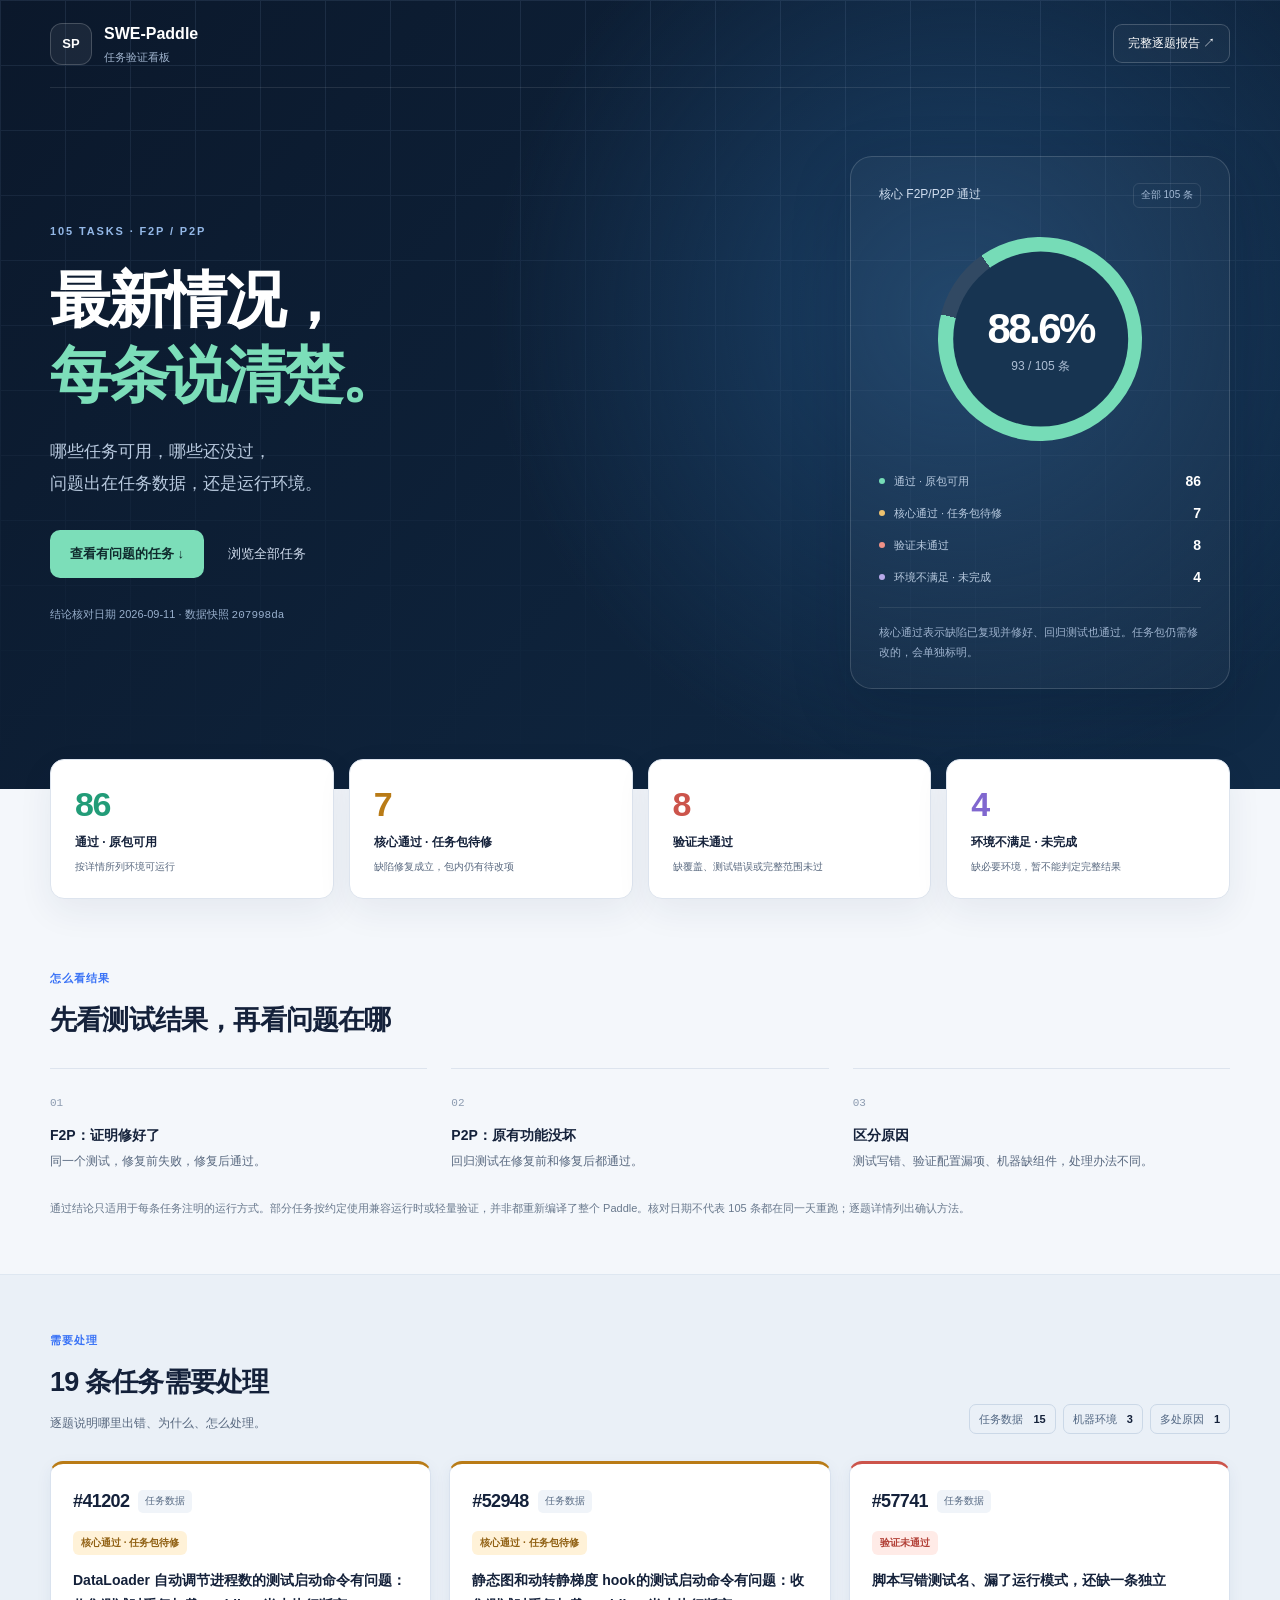
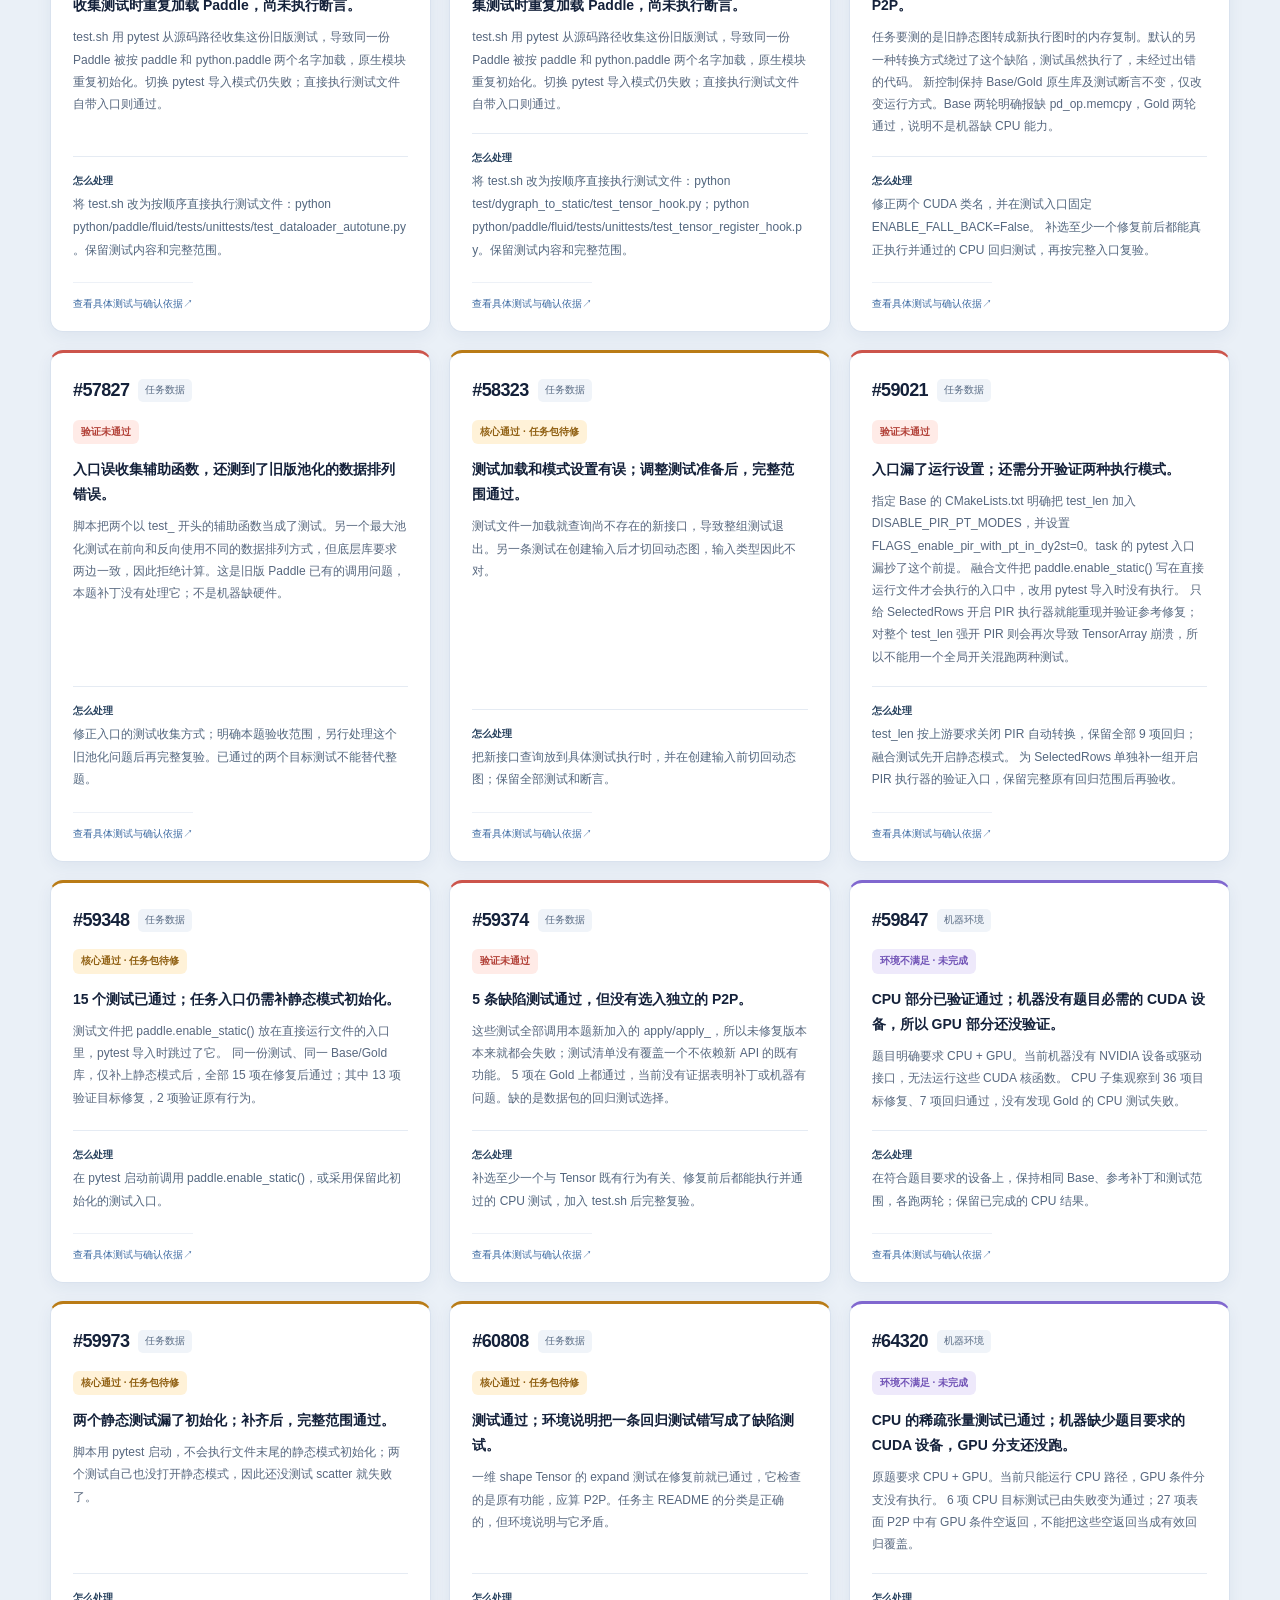
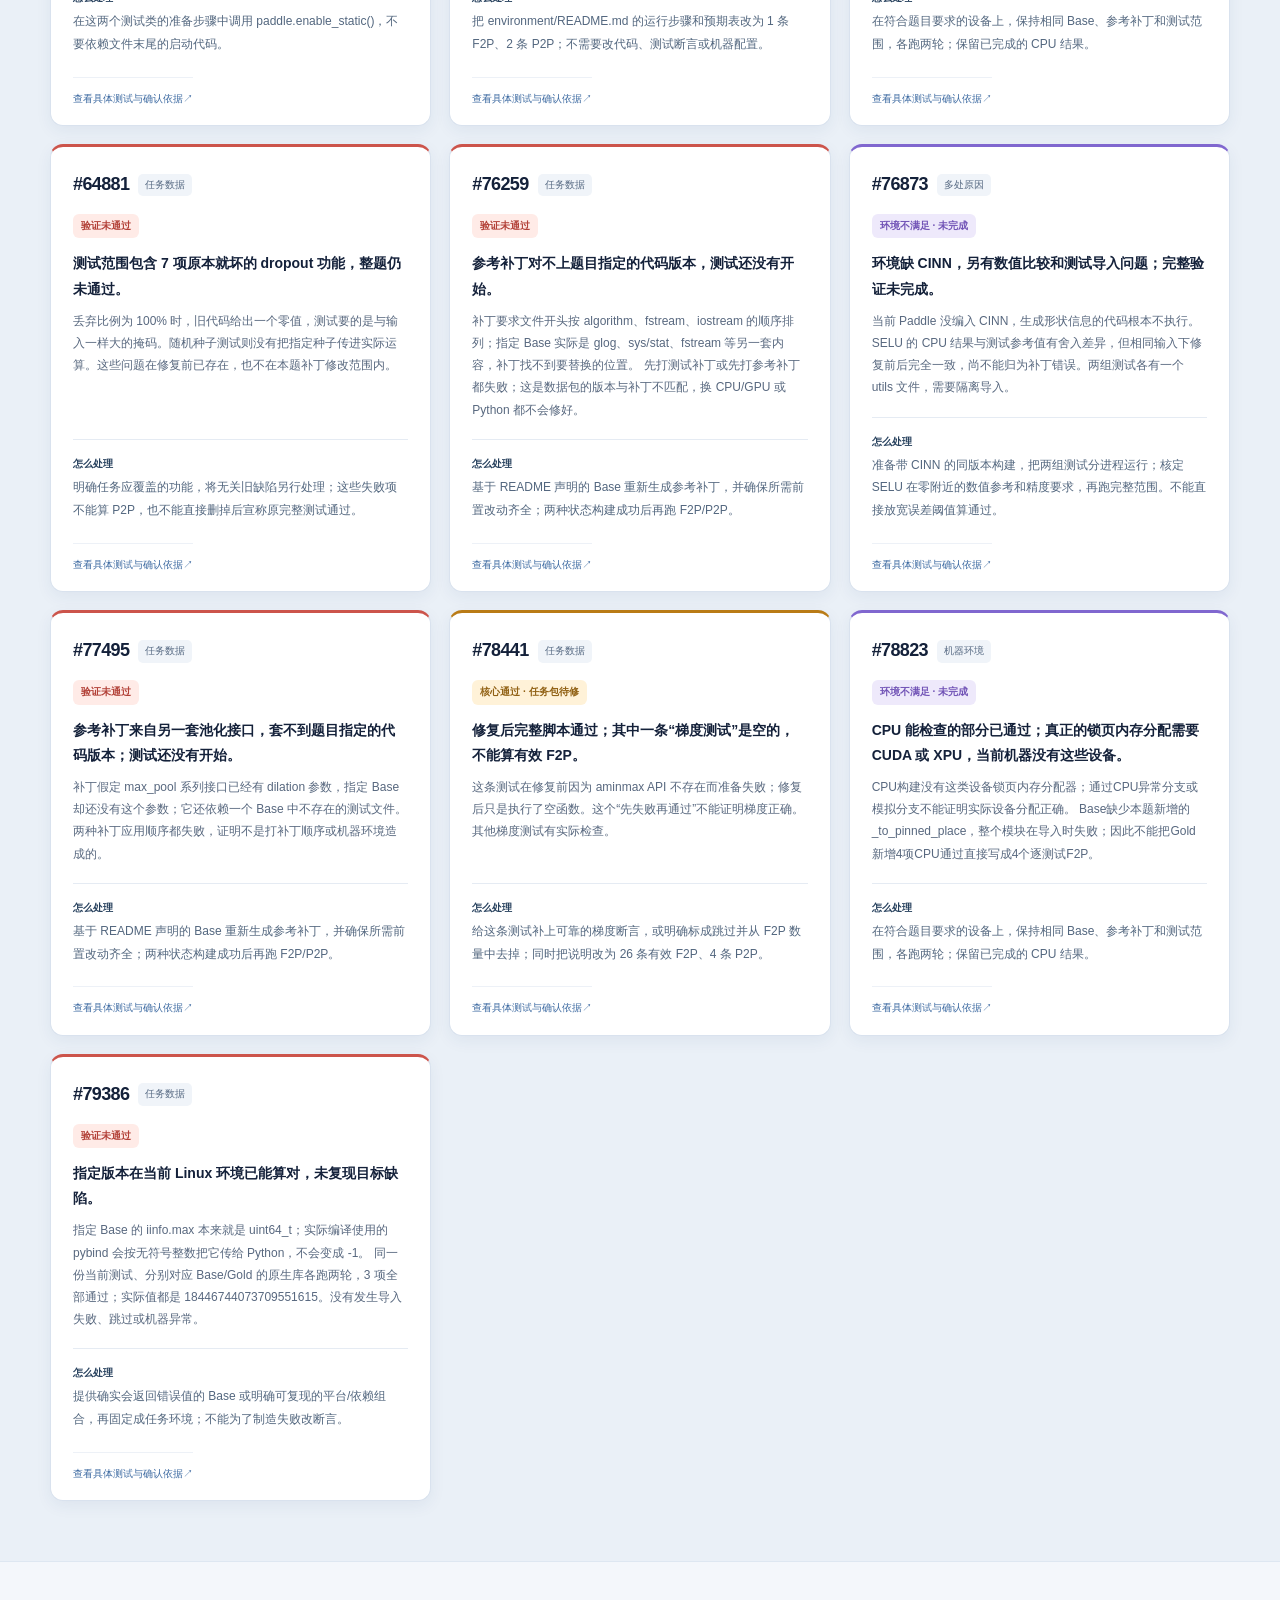
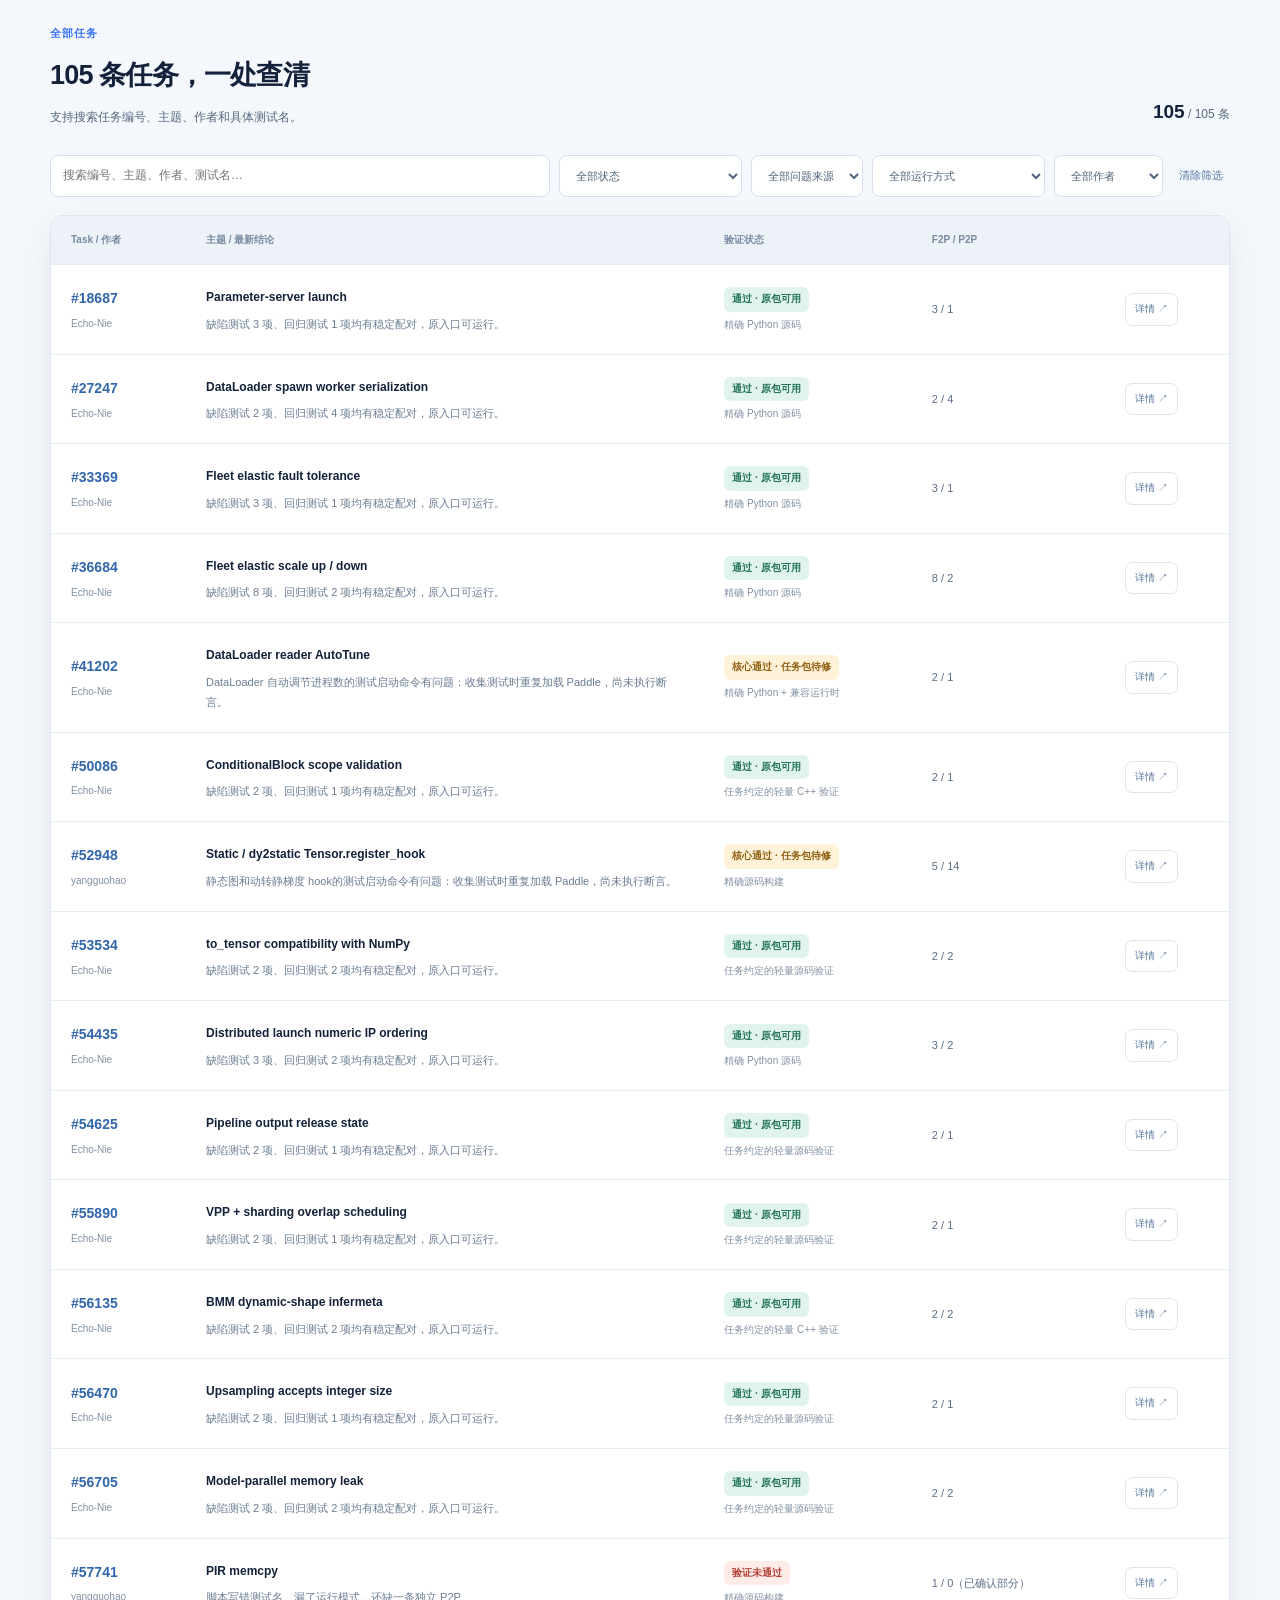
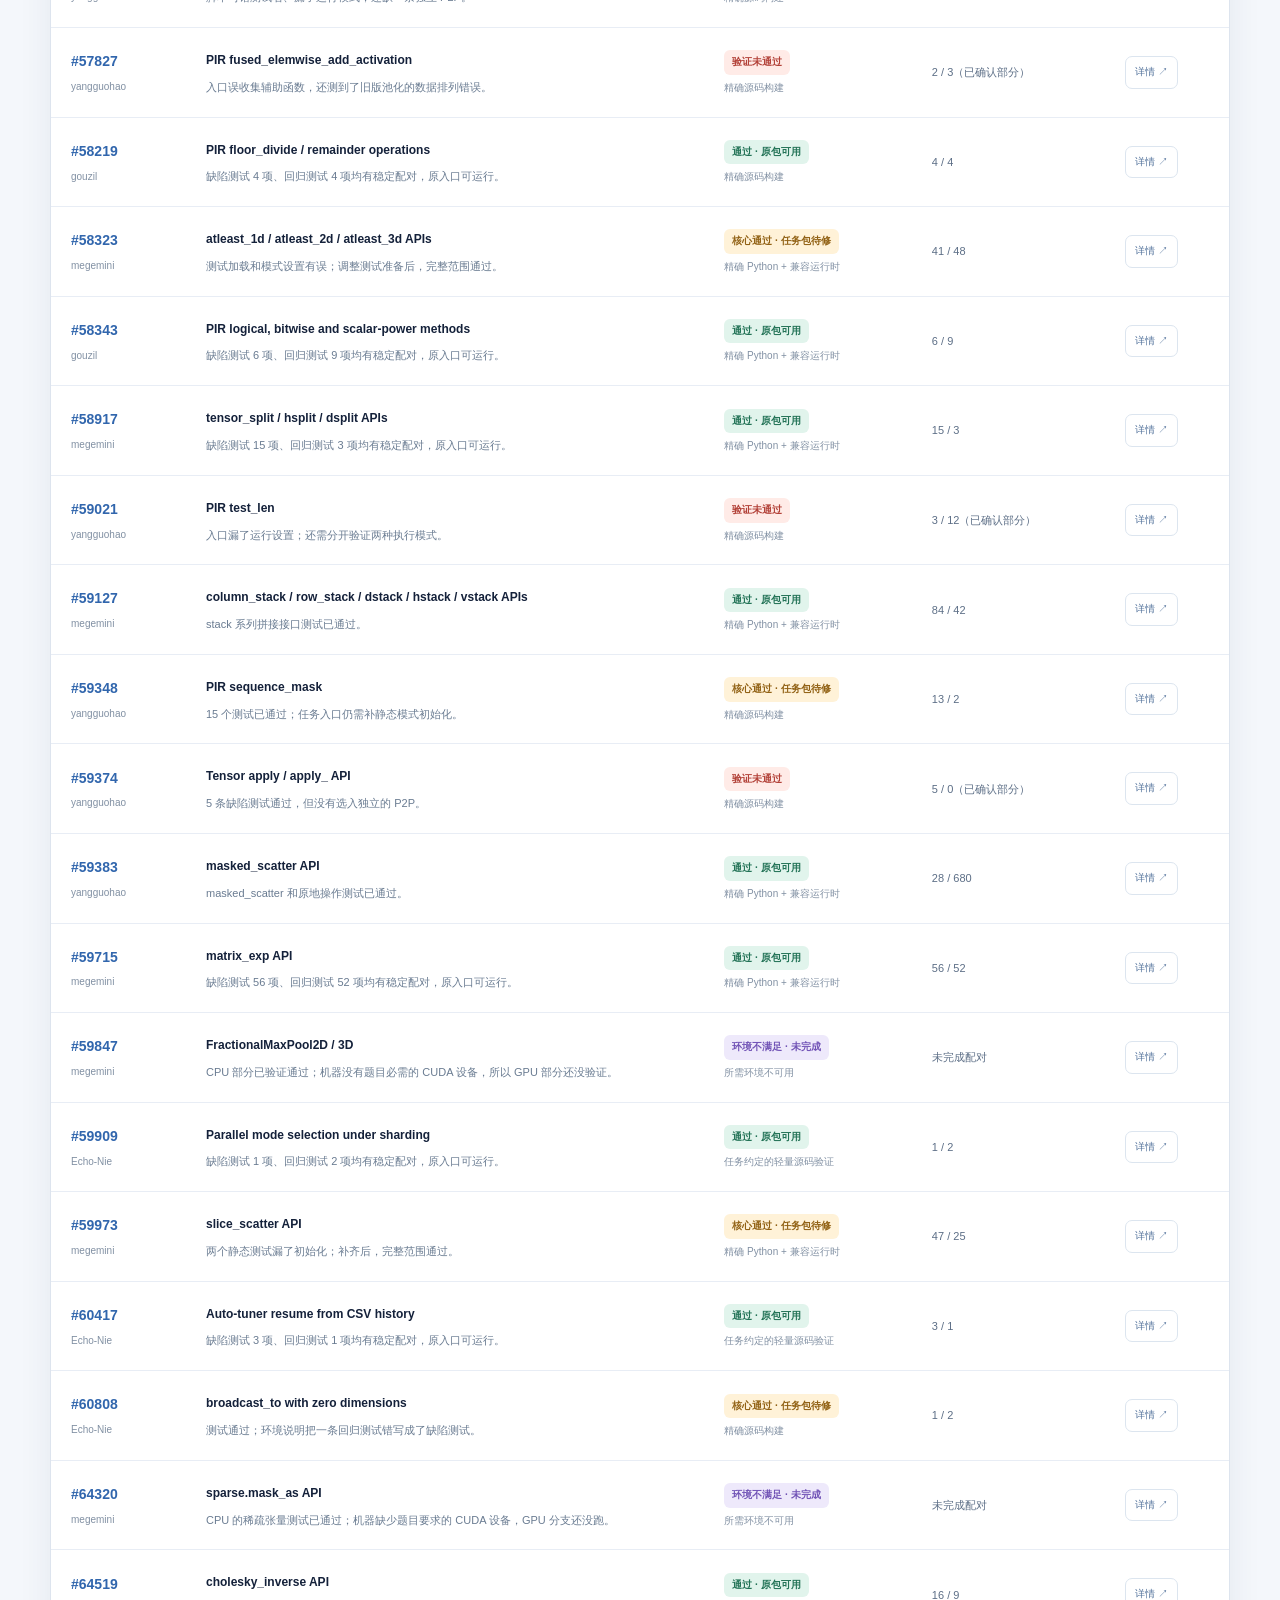
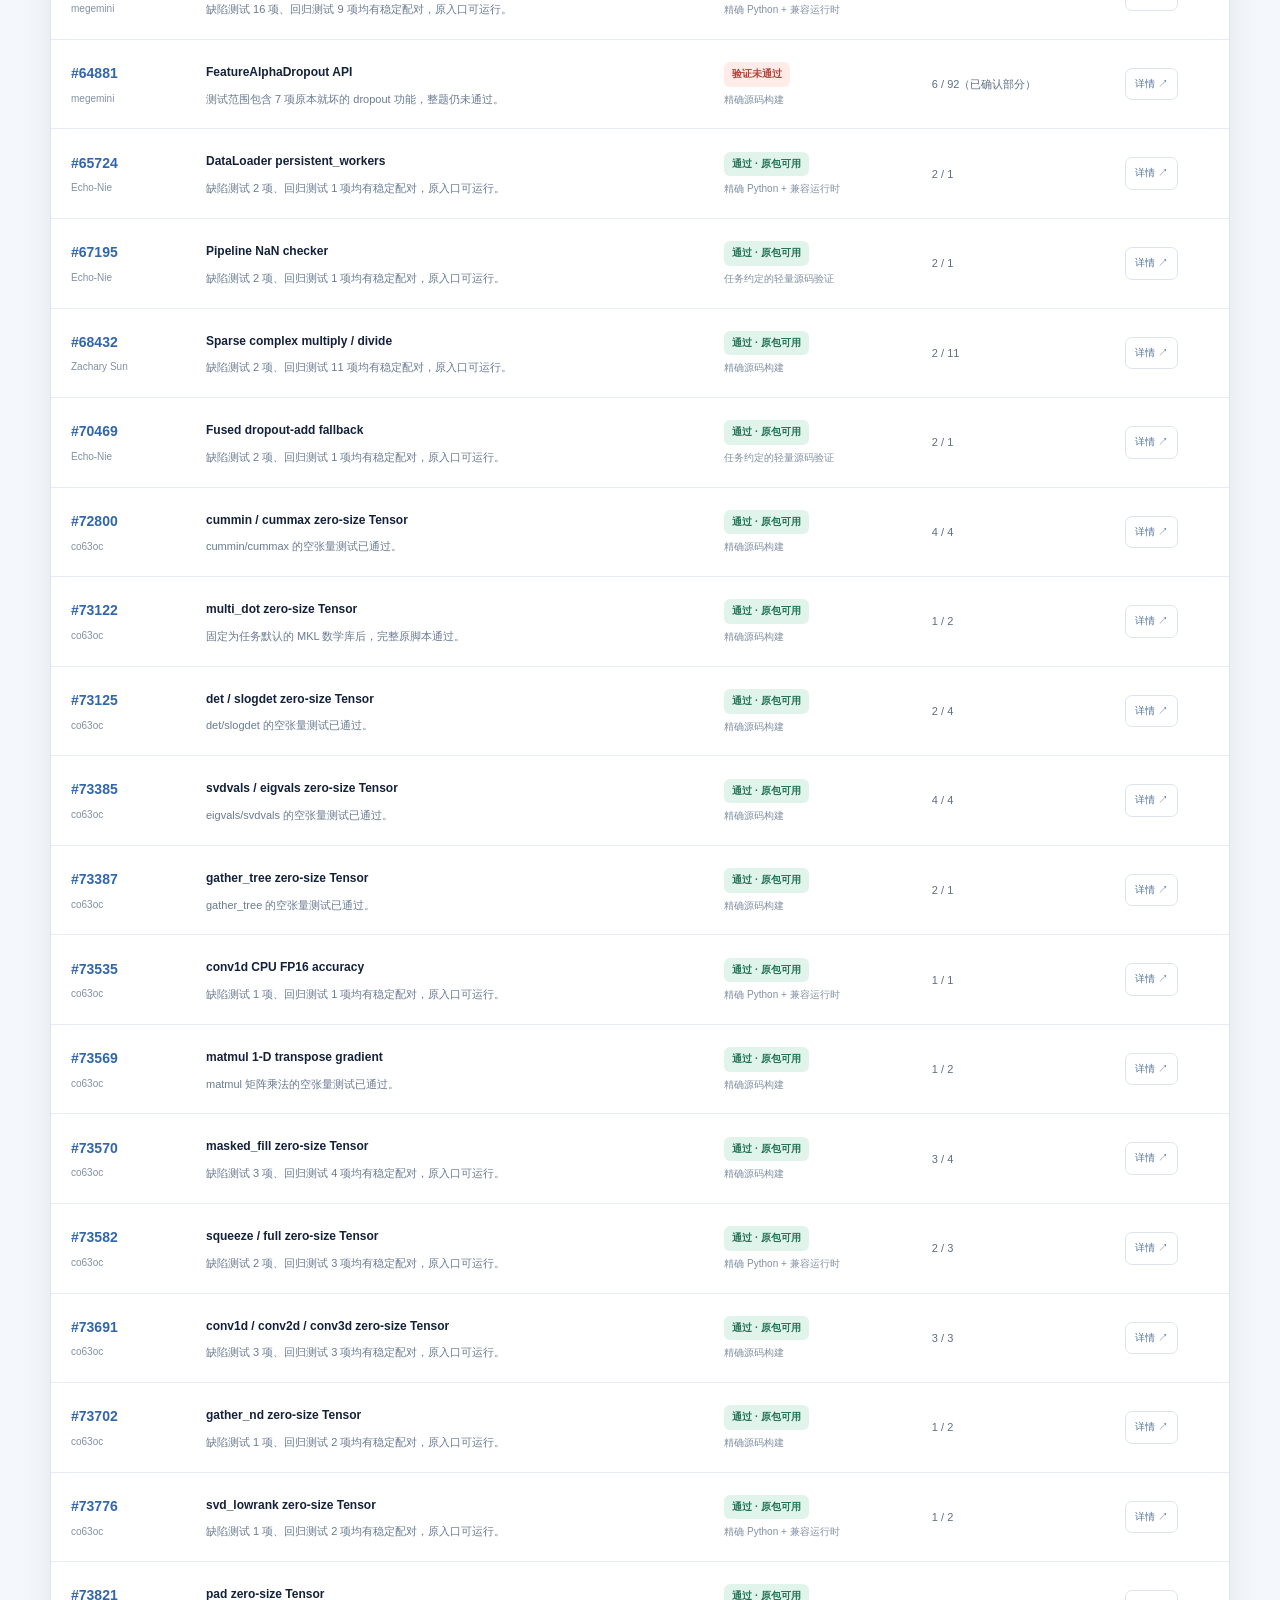
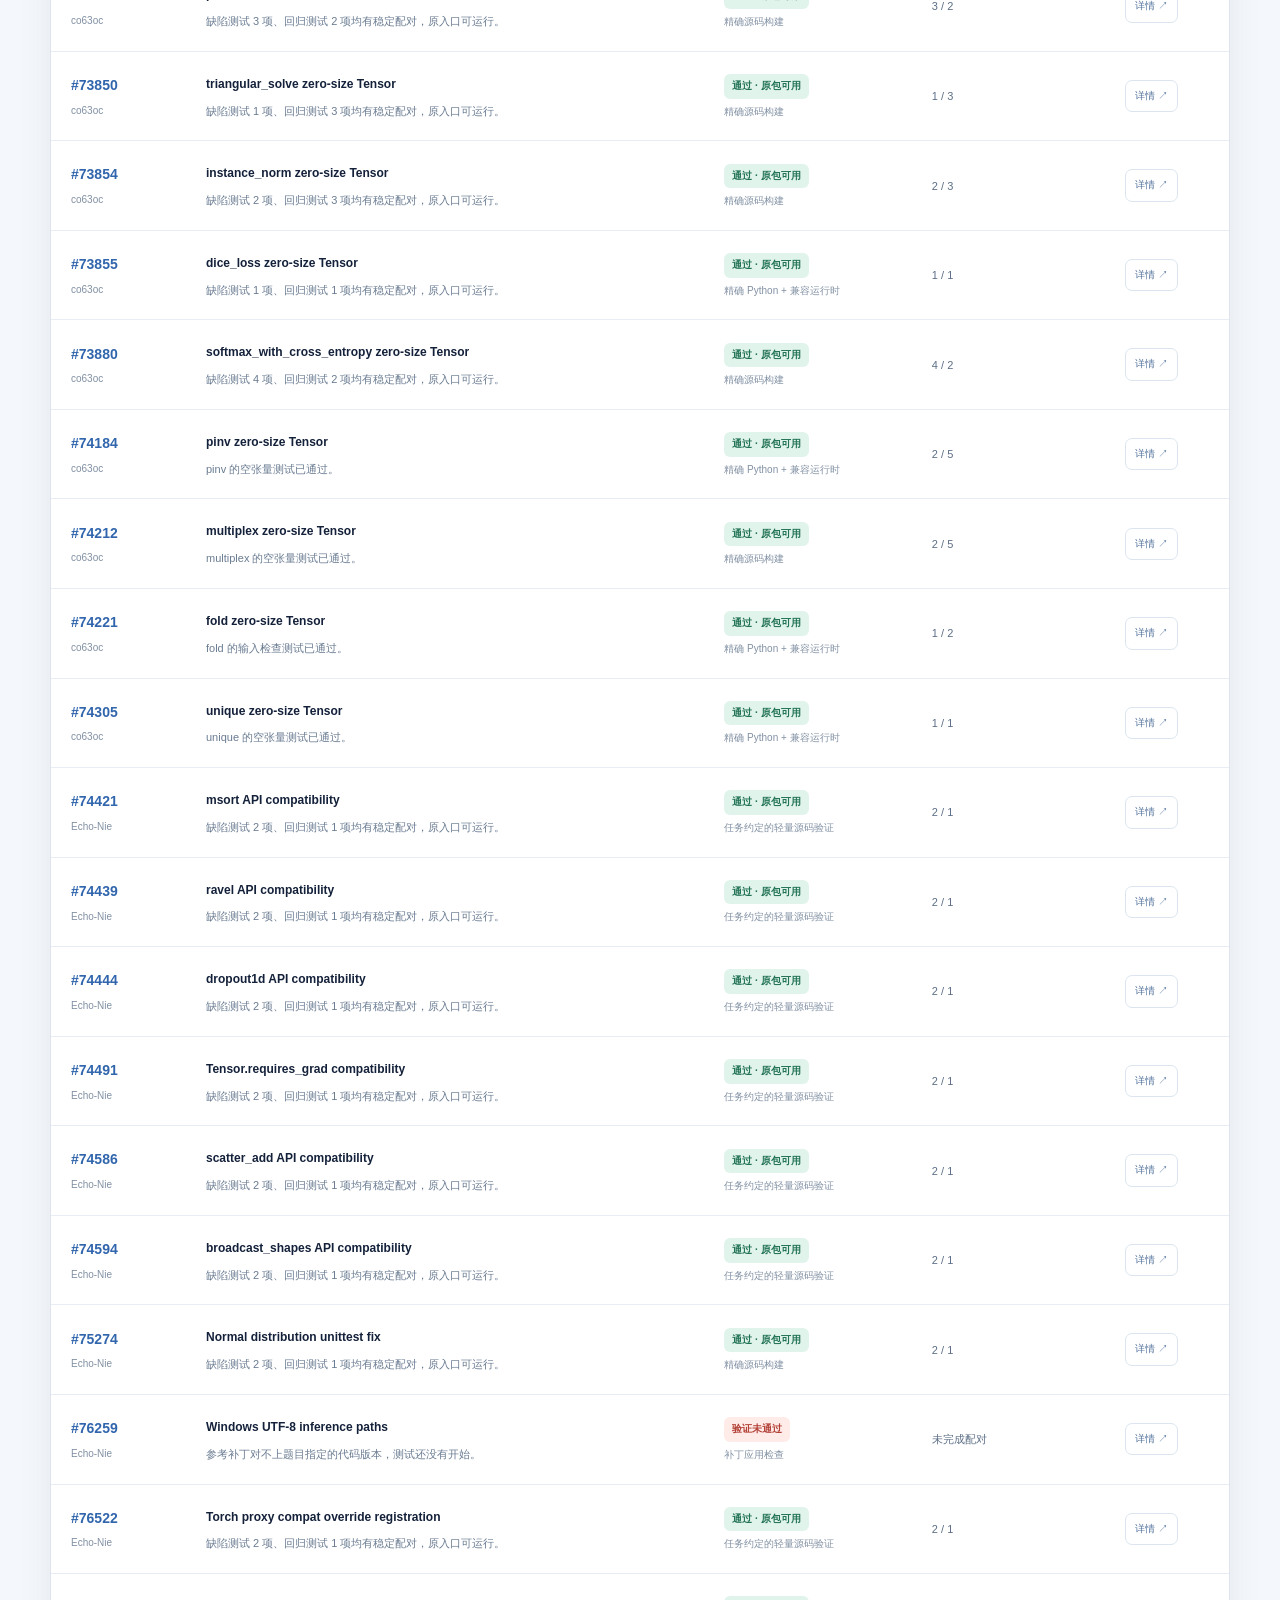
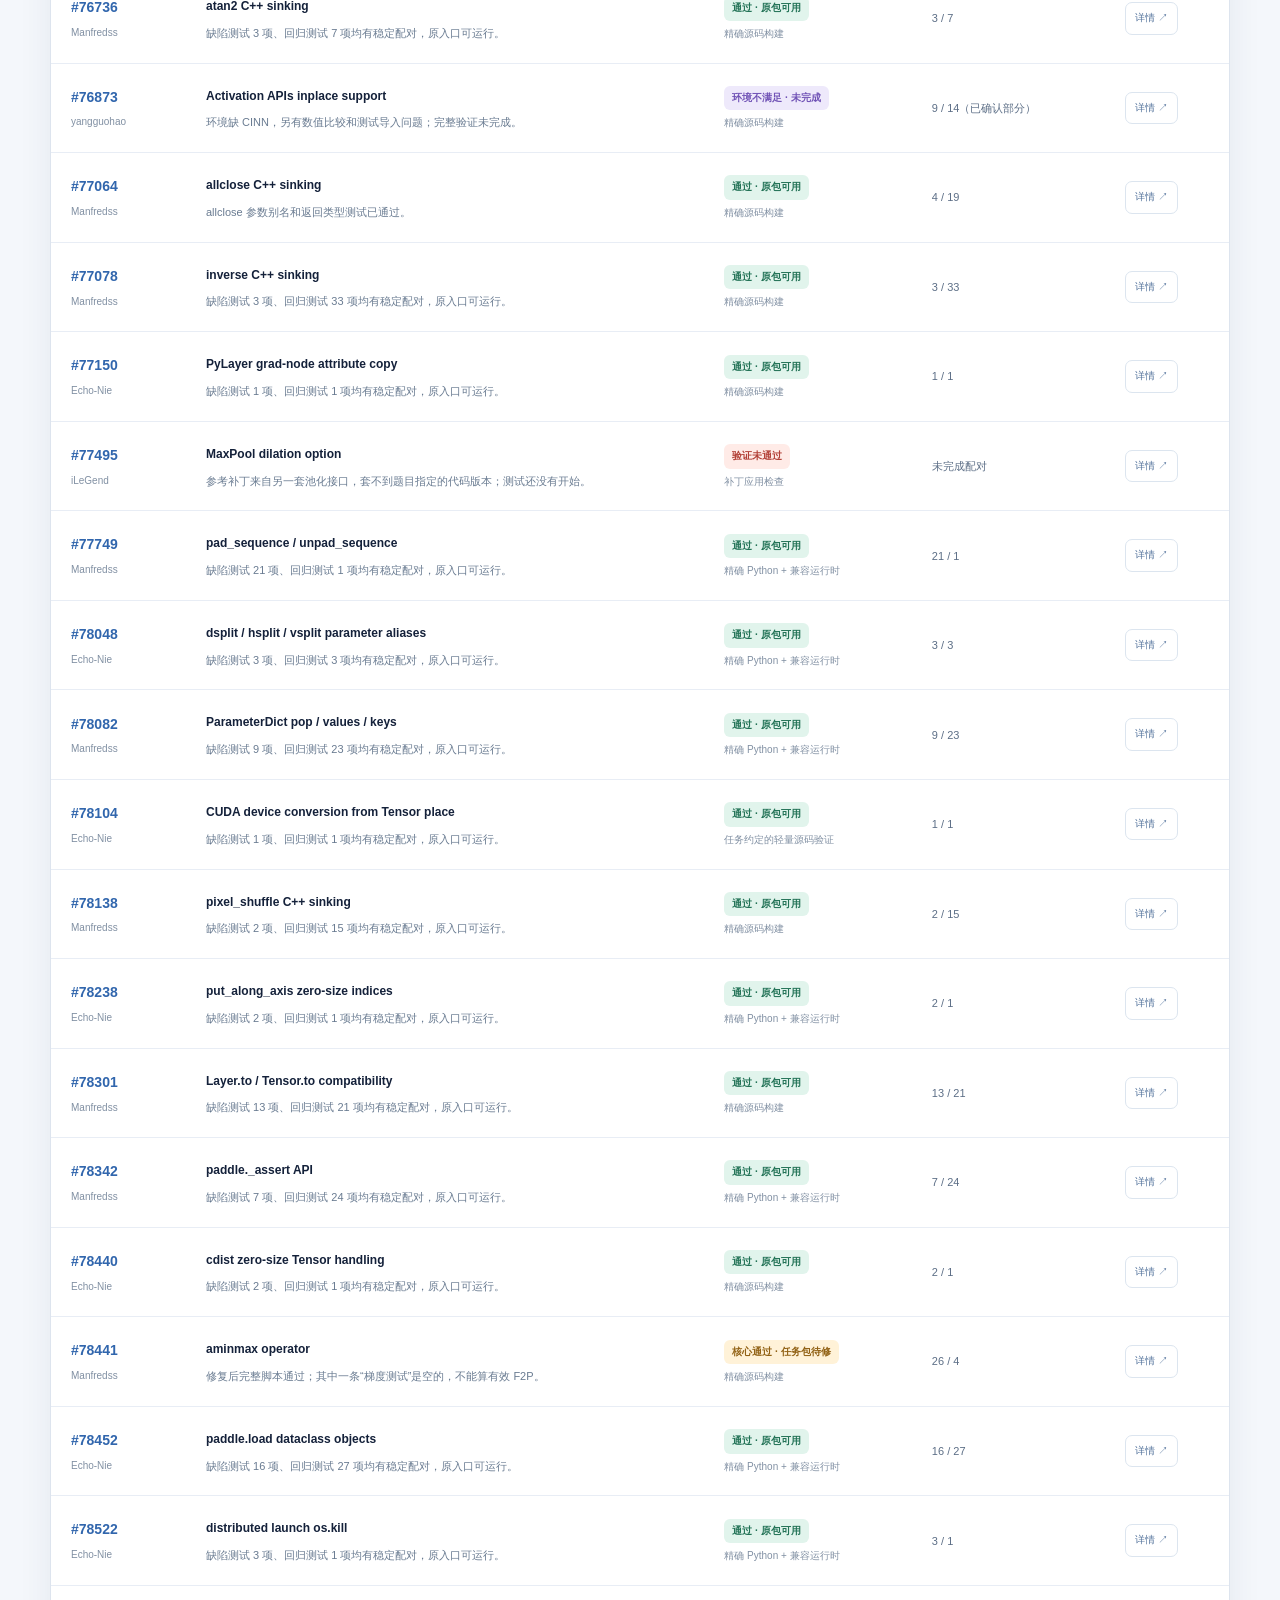
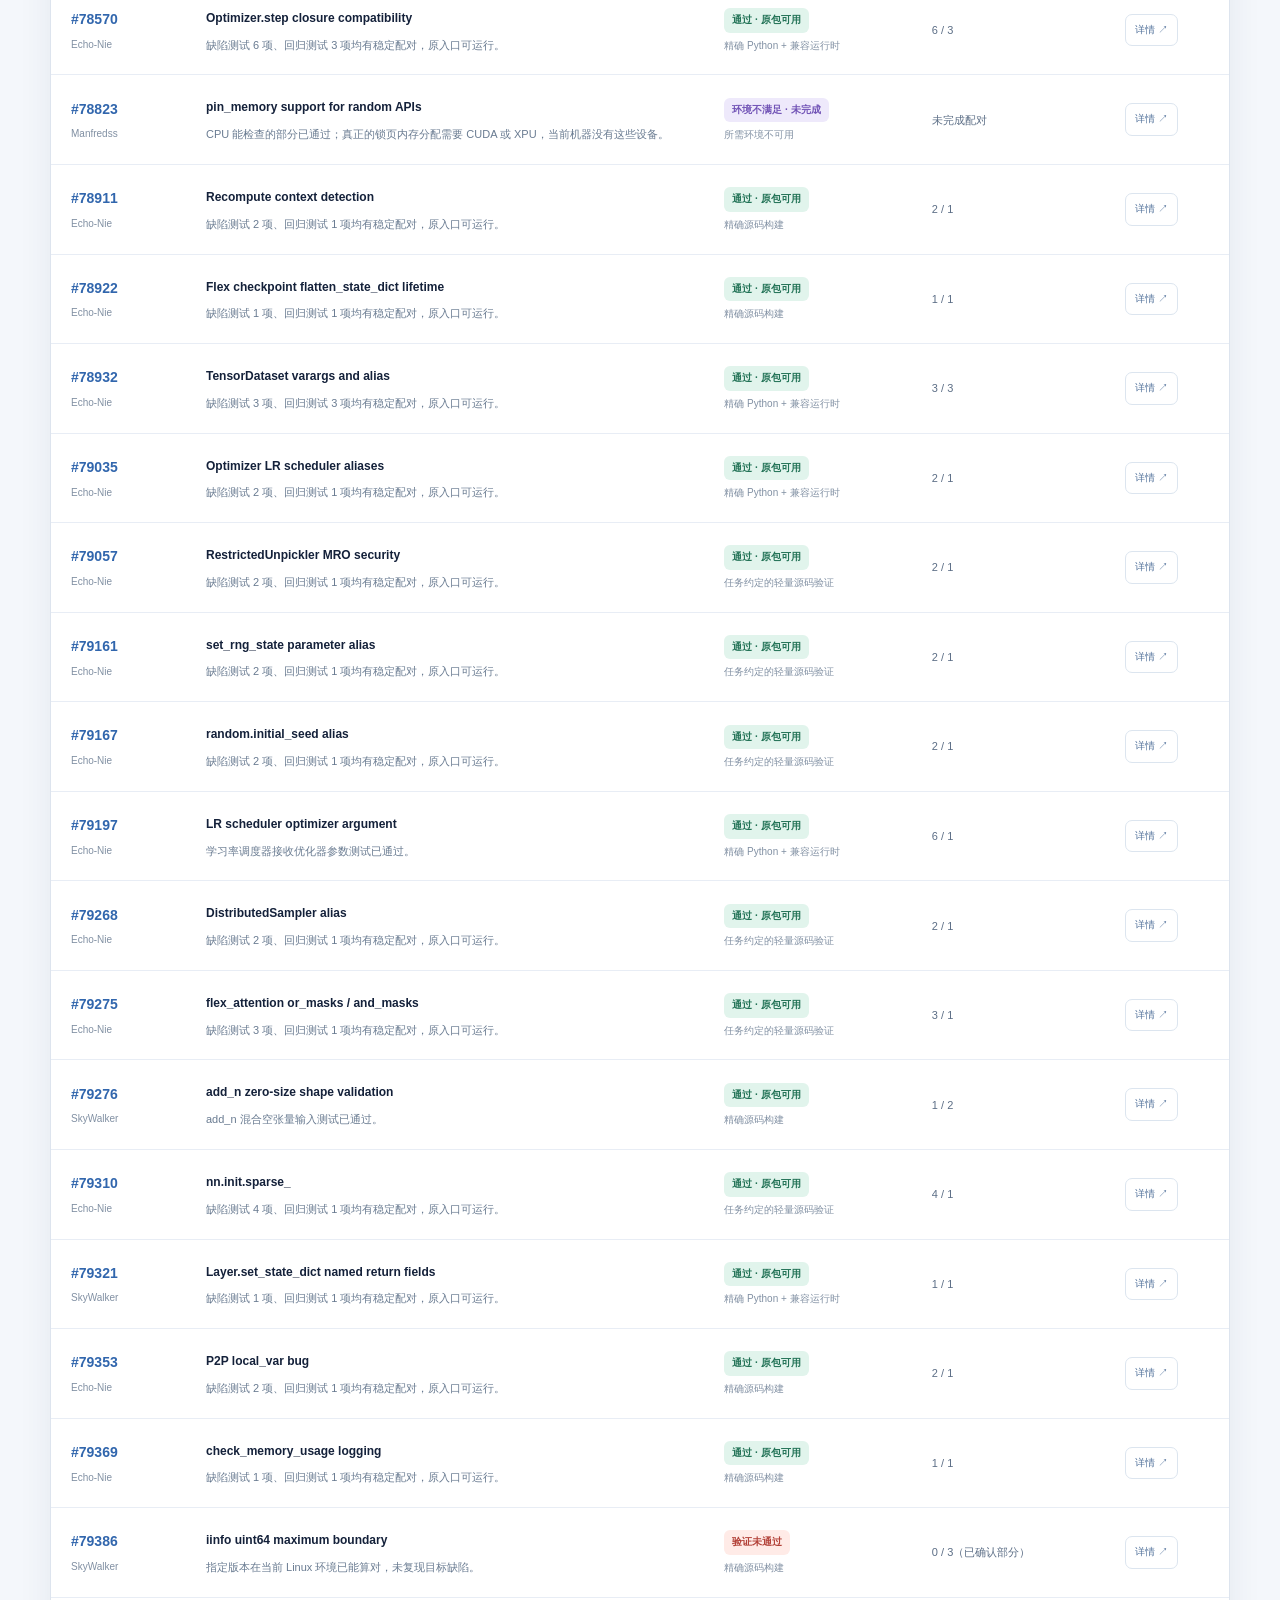
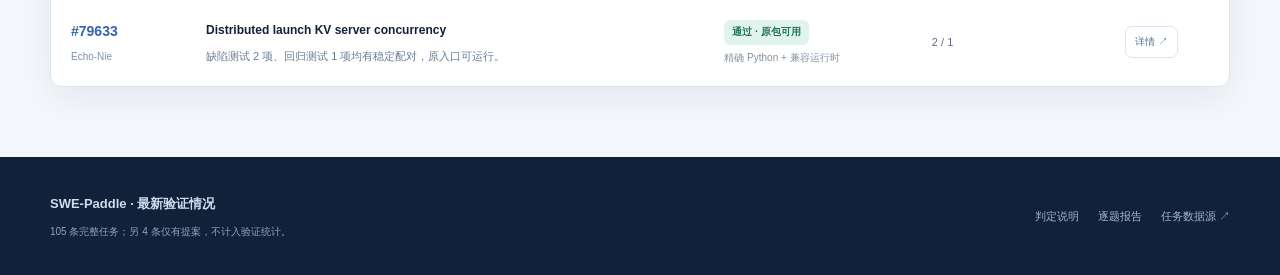
==== commit fe5d2508: "Pinpoint the 57827 pooling layout failure and refresh current assets" ====
--- a/docs/index.html
+++ b/docs/index.html
@@ -7,7 +7,7 @@
   <meta name="theme-color" content="#10213a" />
   <title>SWE-Paddle · 最新验证情况</title>
   <link rel="icon" href="data:image/svg+xml,%3Csvg xmlns='http://www.w3.org/2000/svg' viewBox='0 0 32 32'%3E%3Crect width='32' height='32' rx='8' fill='%2310213a'/%3E%3Ctext x='16' y='21' text-anchor='middle' font-family='sans-serif' font-weight='700' font-size='14' fill='white'%3ESP%3C/text%3E%3C/svg%3E" />
-  <link rel="stylesheet" href="assets/styles.css" />
+  <link rel="stylesheet" href="assets/styles.css?v=6430c4990949" />
 </head>
 <body>
   <a class="skip-link" href="#main">跳到主要内容</a>
@@ -65,7 +65,7 @@
   <footer><div class="shell footer-inner"><div><strong>SWE-Paddle · 最新验证情况</strong><p>105 条完整任务；另 4 条仅有提案，不计入验证统计。</p></div><div class="footer-links"><a href="#criterion-title">判定说明</a><a href="latest-report.md">逐题报告</a><a href="https://github.com/PaddlePaddle/community/tree/207998dab8c4c76c8558c3cca8ef177c69f10c1c/swe-paddle/tasks" target="_blank" rel="noreferrer">任务数据源 ↗</a></div></div></footer>
   <dialog class="task-dialog" id="task-dialog" aria-labelledby="dialog-title"><div class="dialog-shell"><button class="dialog-close" type="button" aria-label="关闭详情">×</button><div id="dialog-content"></div></div></dialog>
   <noscript><p class="shell">查看交互看板需要启用 JavaScript，也可阅读<a href="latest-report.md">完整逐题报告</a>。</p></noscript>
-  <script src="assets/latest-data.js"></script>
-  <script src="assets/app.js"></script>
+  <script src="assets/latest-data.js?v=41cf7c6ca5bc"></script>
+  <script src="assets/app.js?v=d490584a0690"></script>
 </body>
 </html>
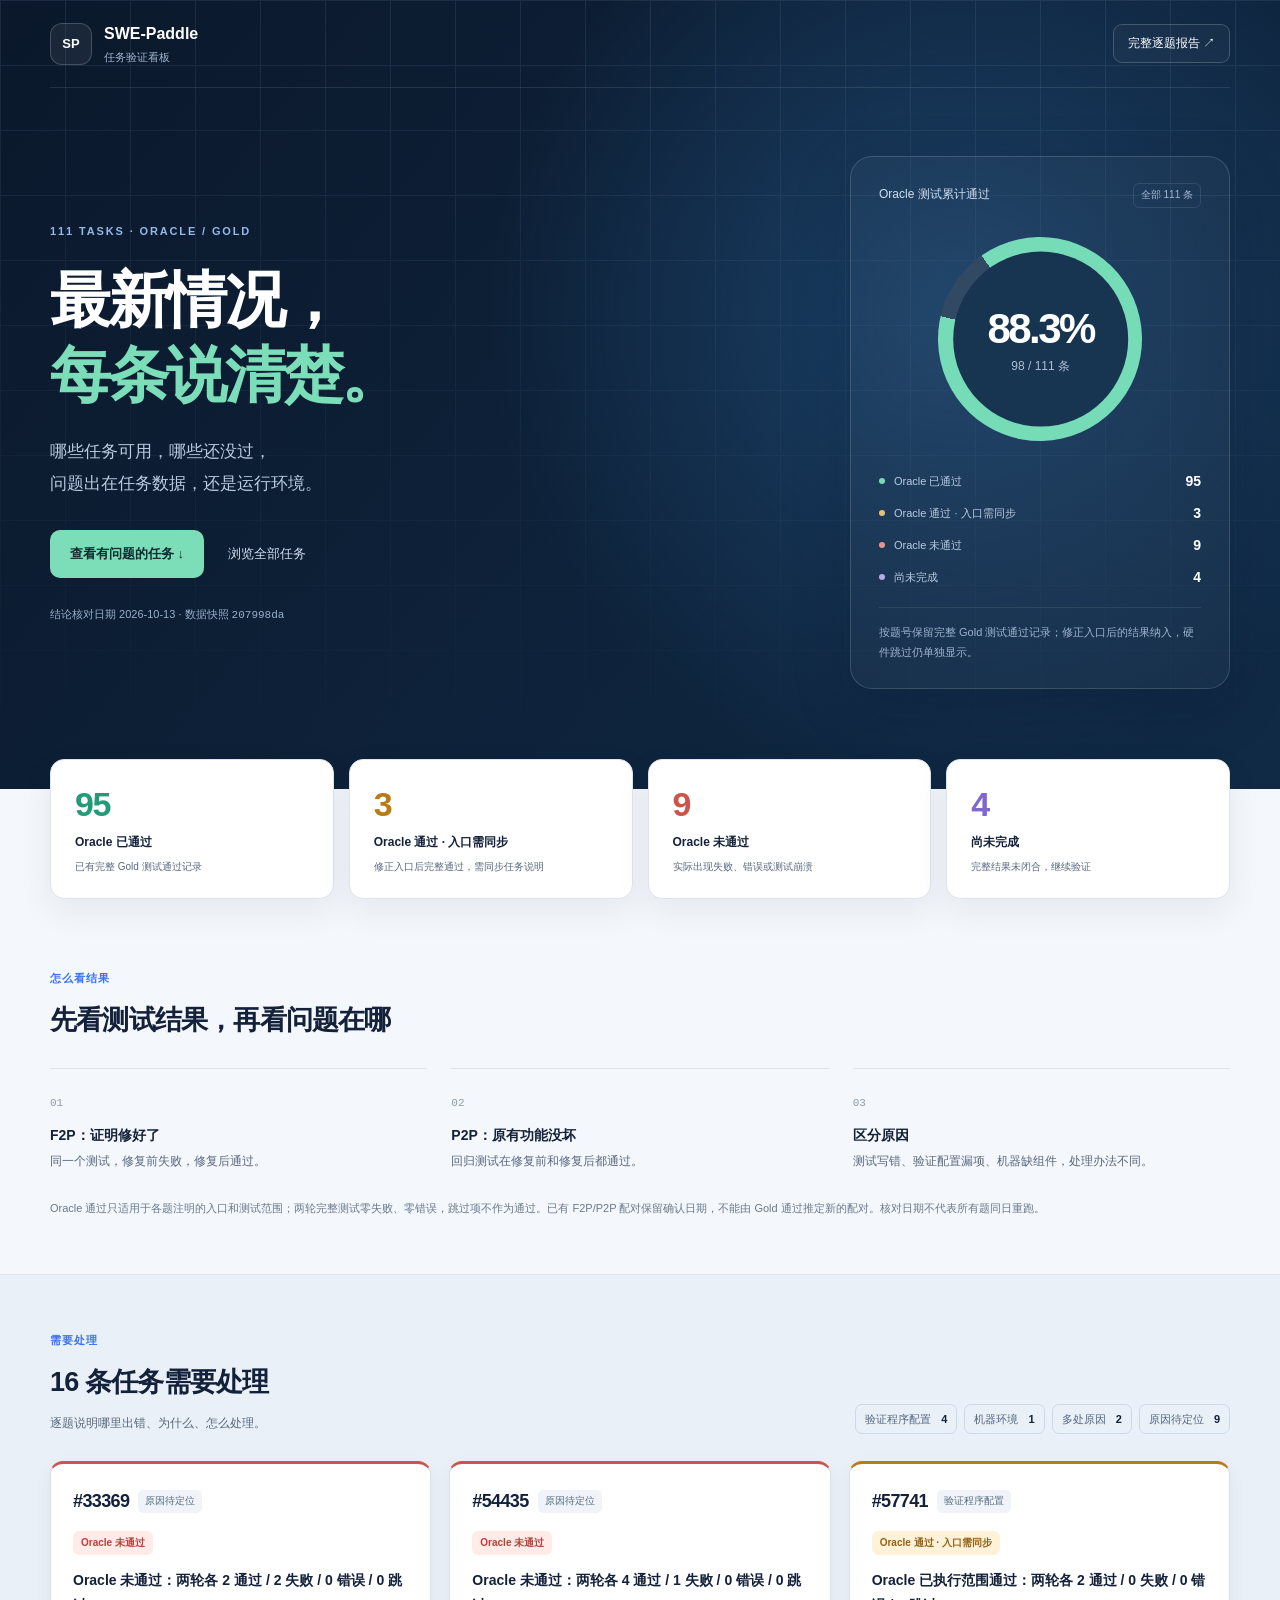
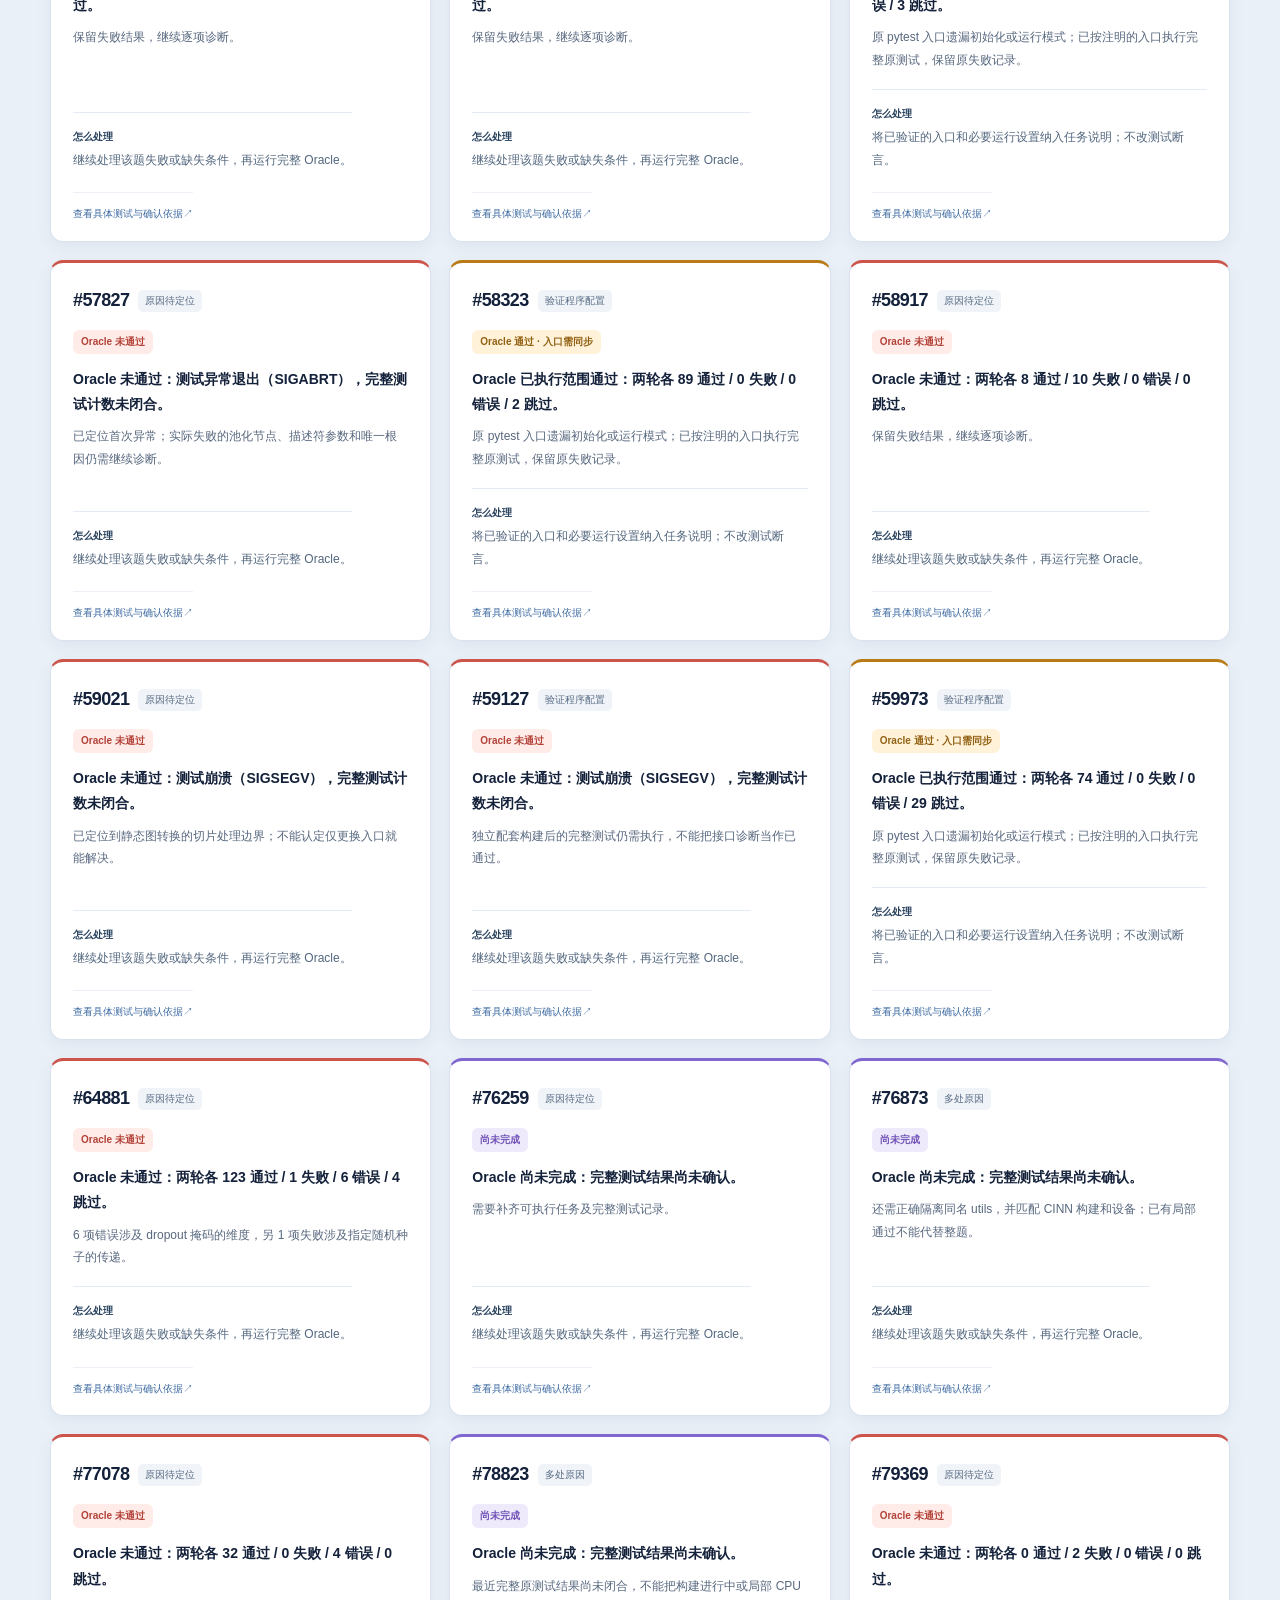
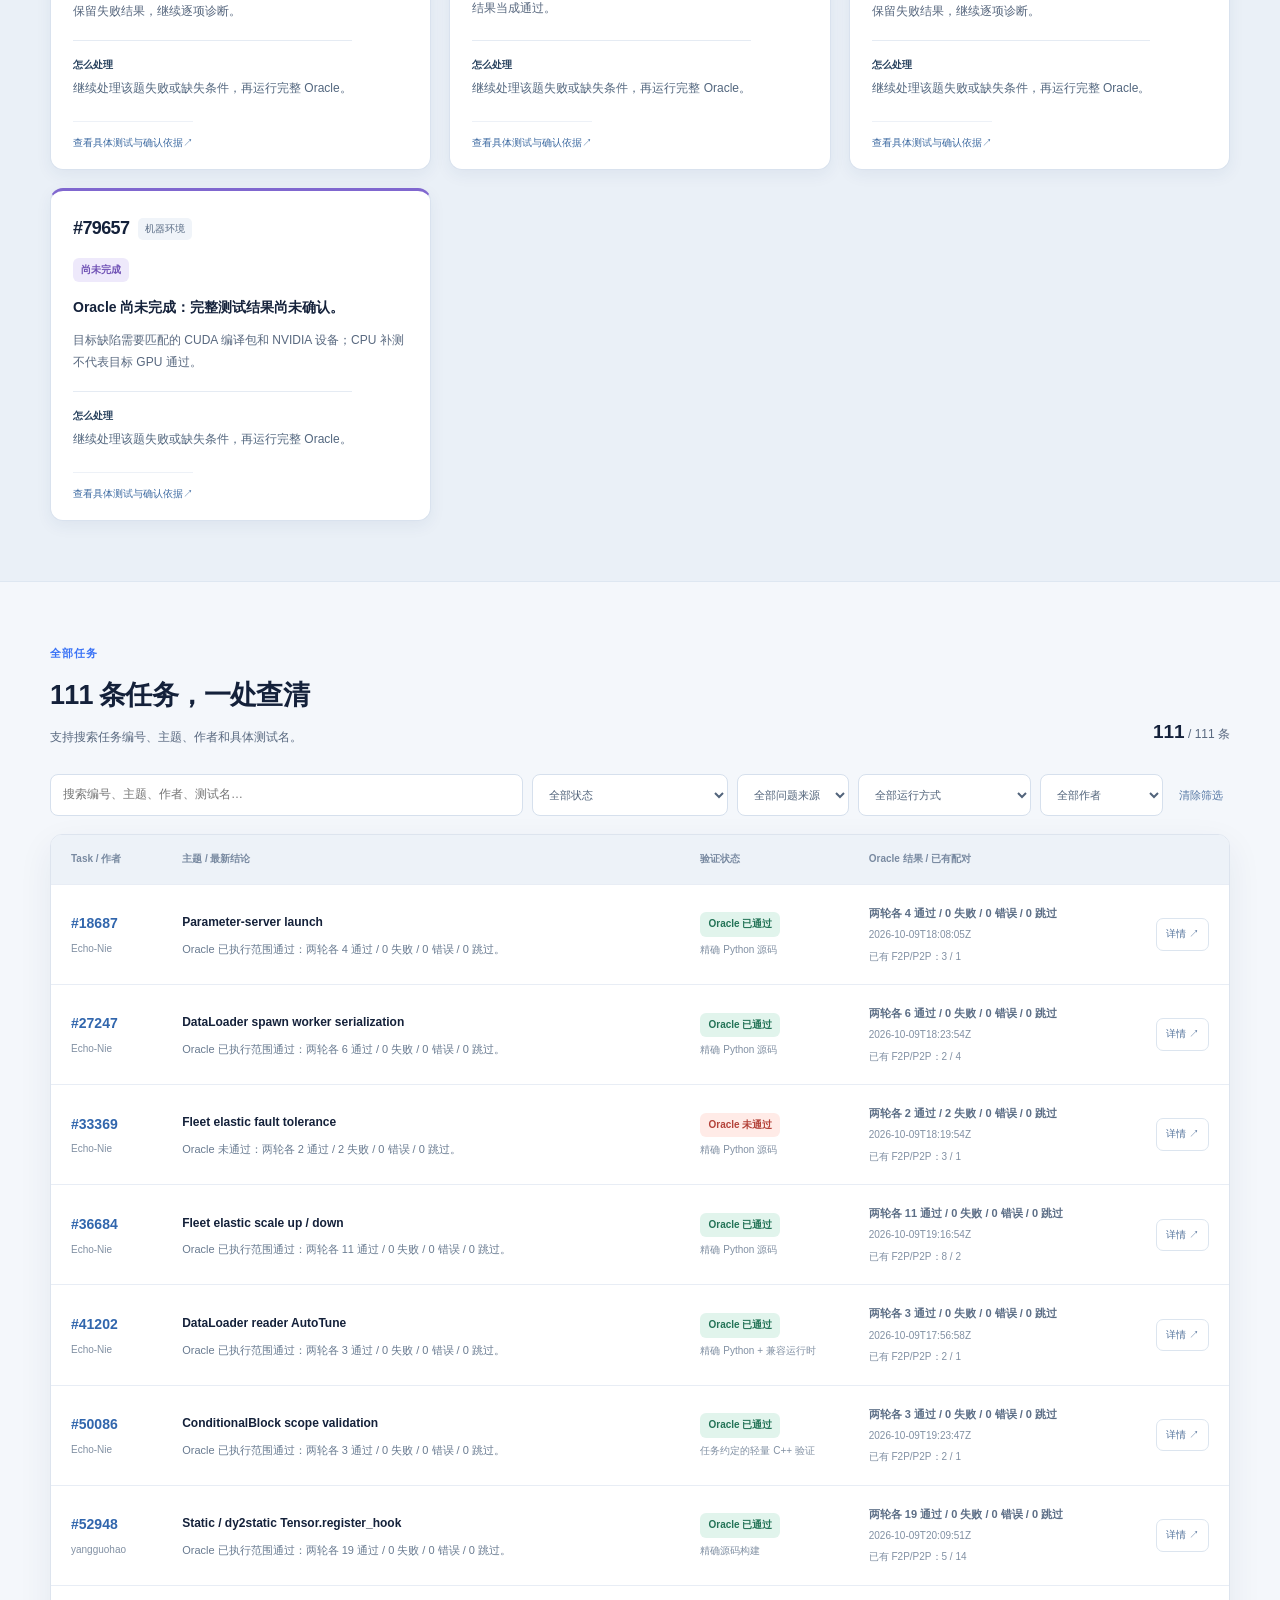
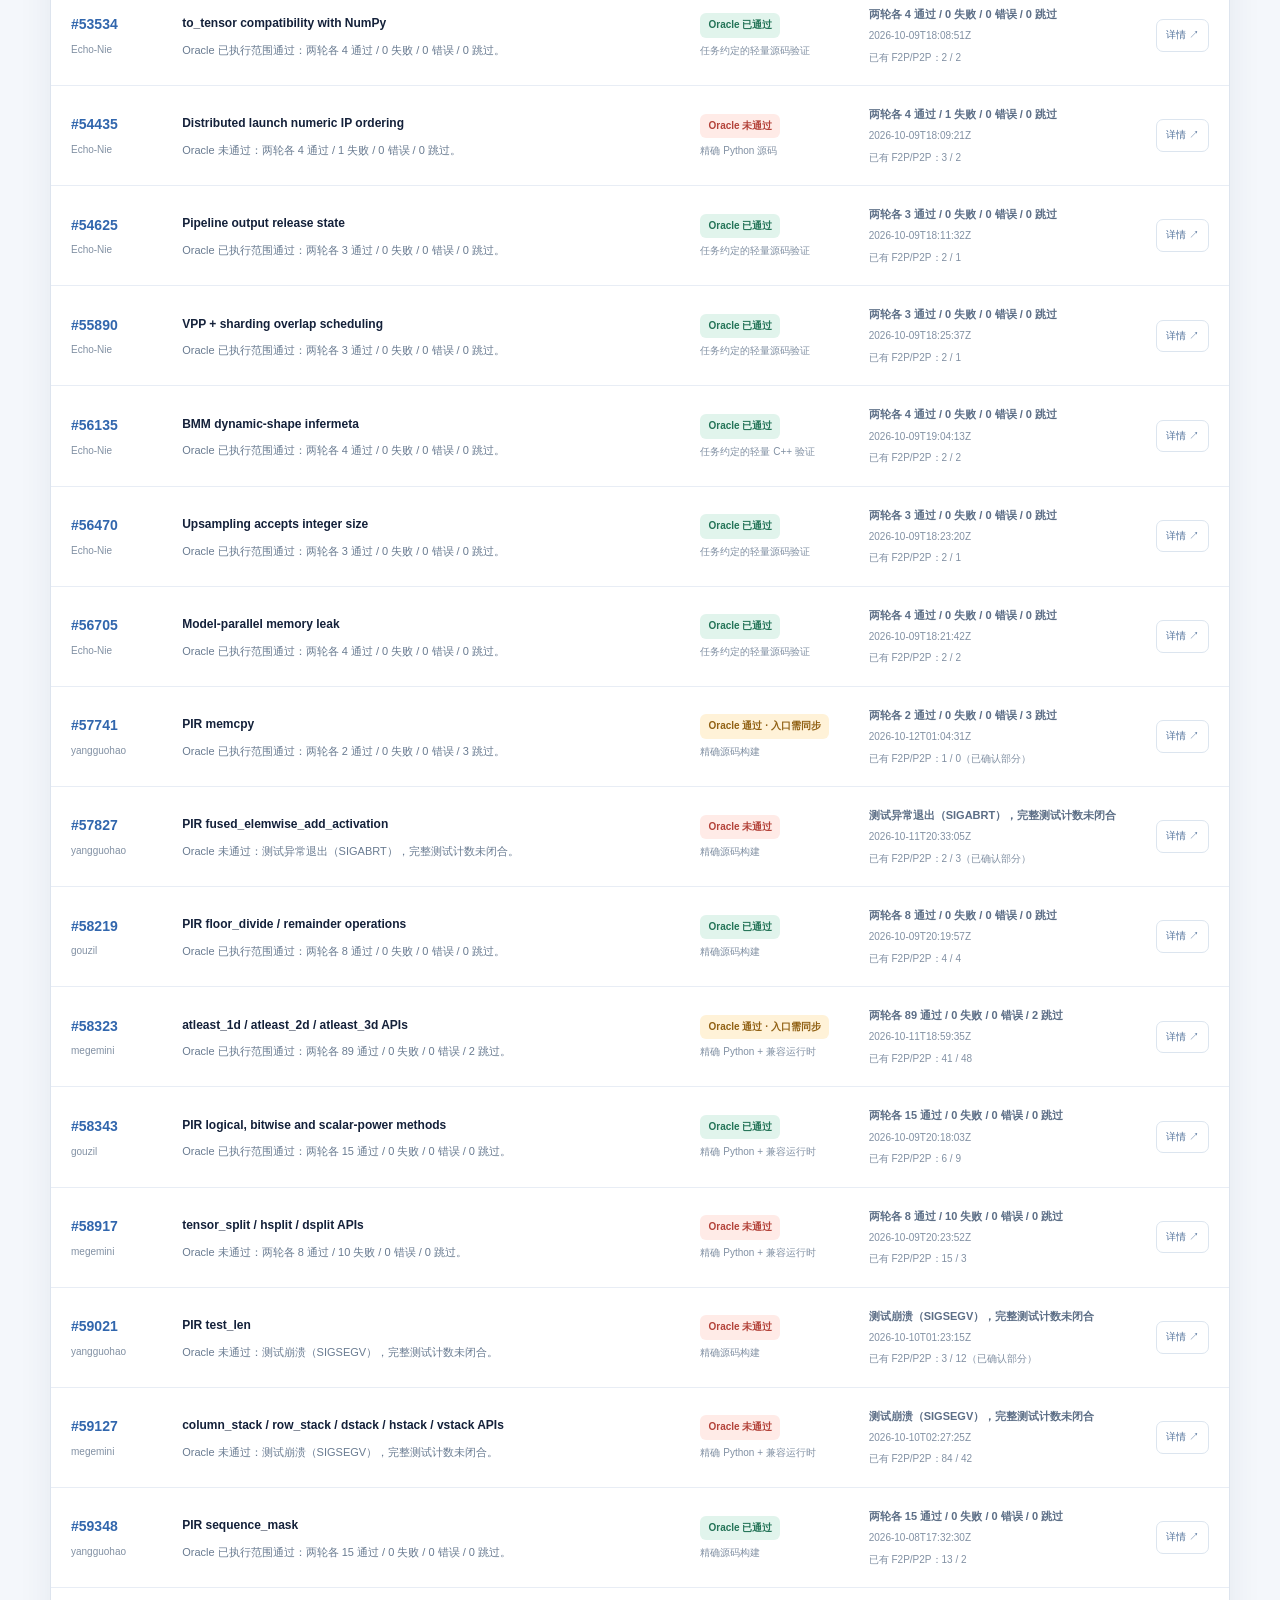
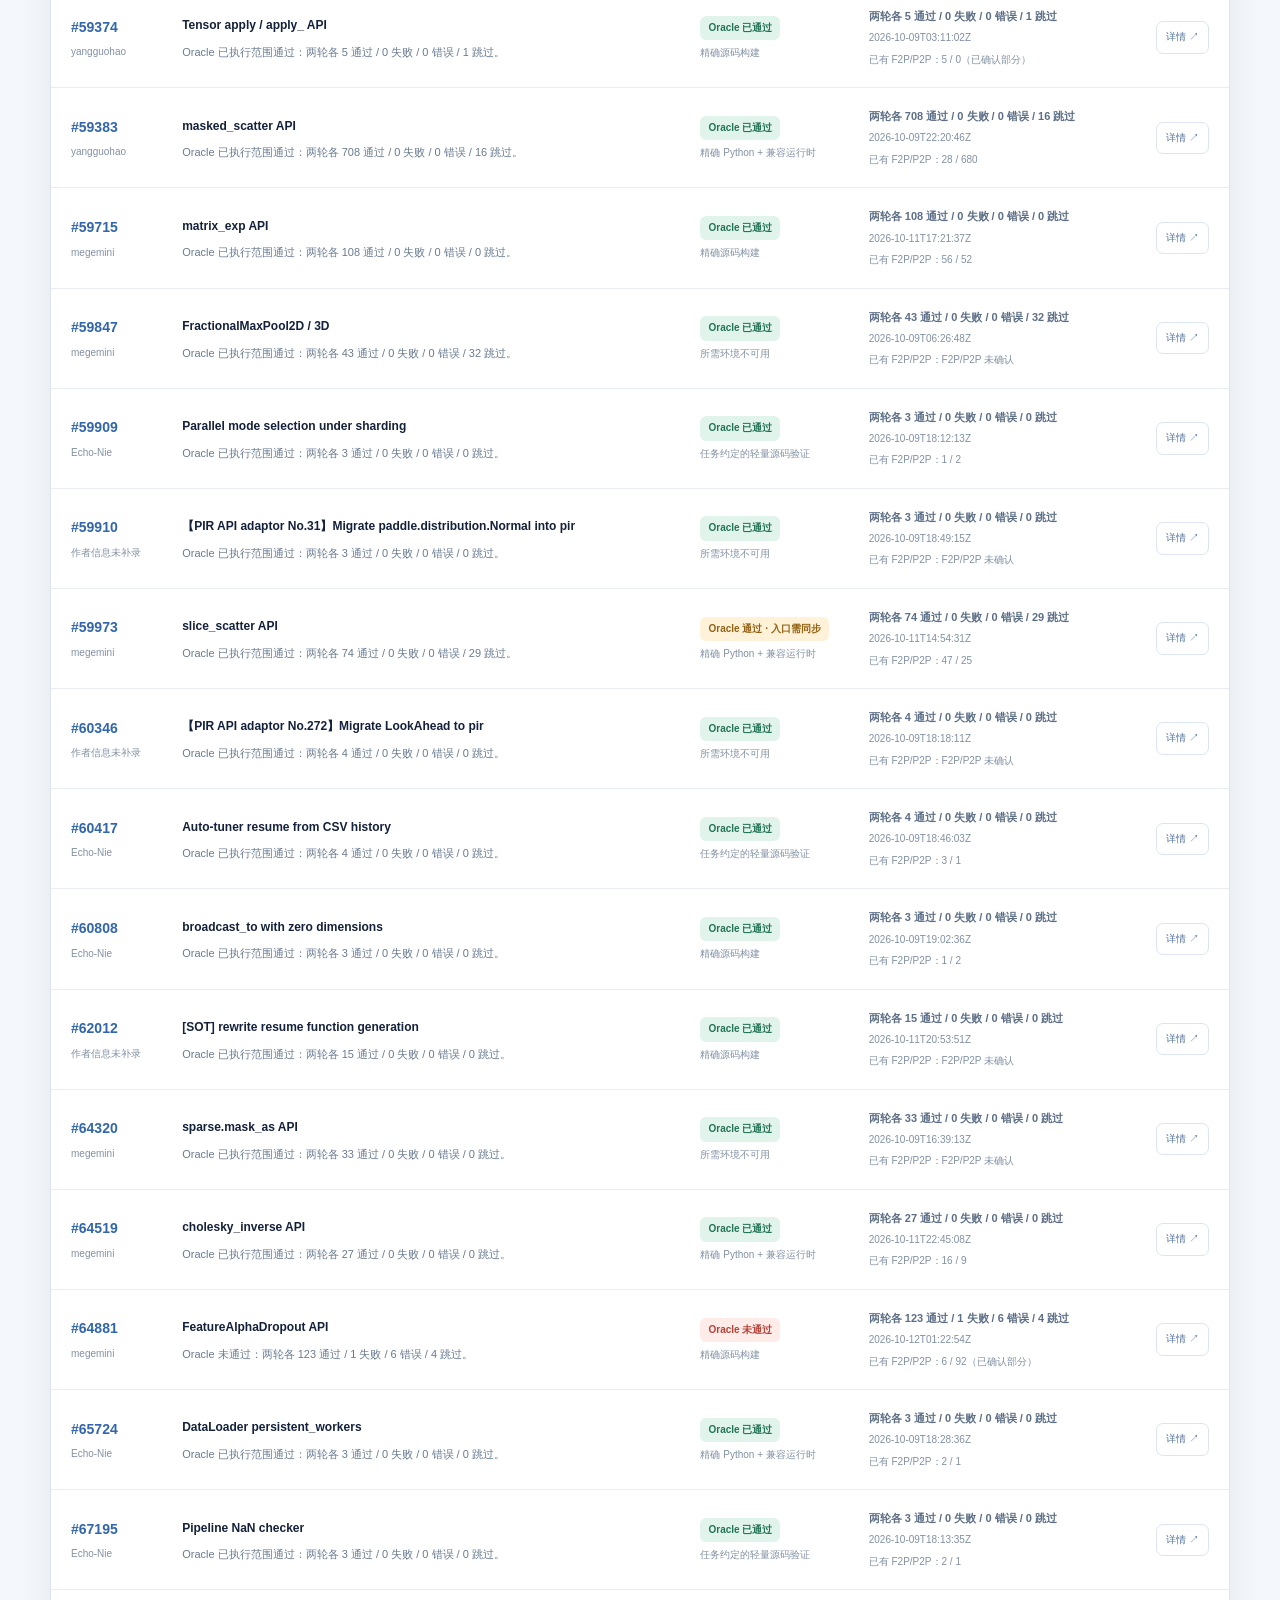
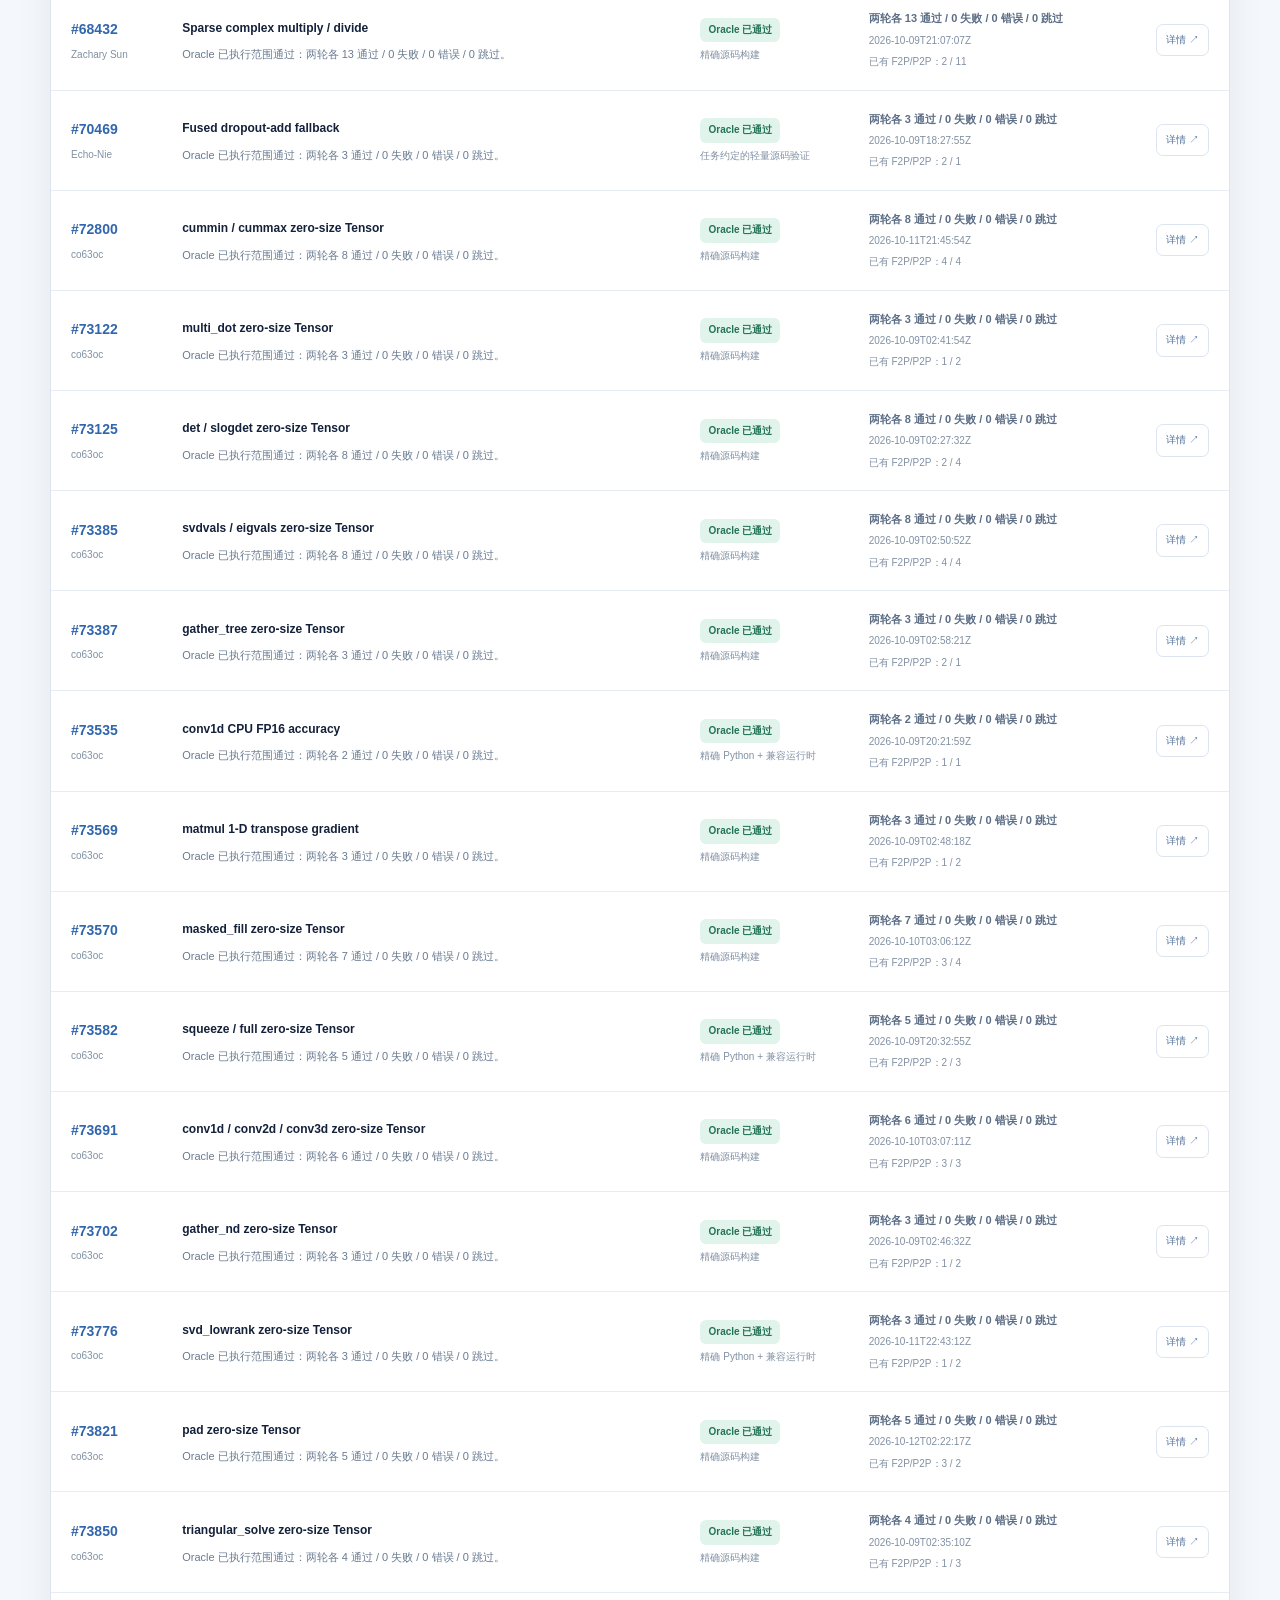
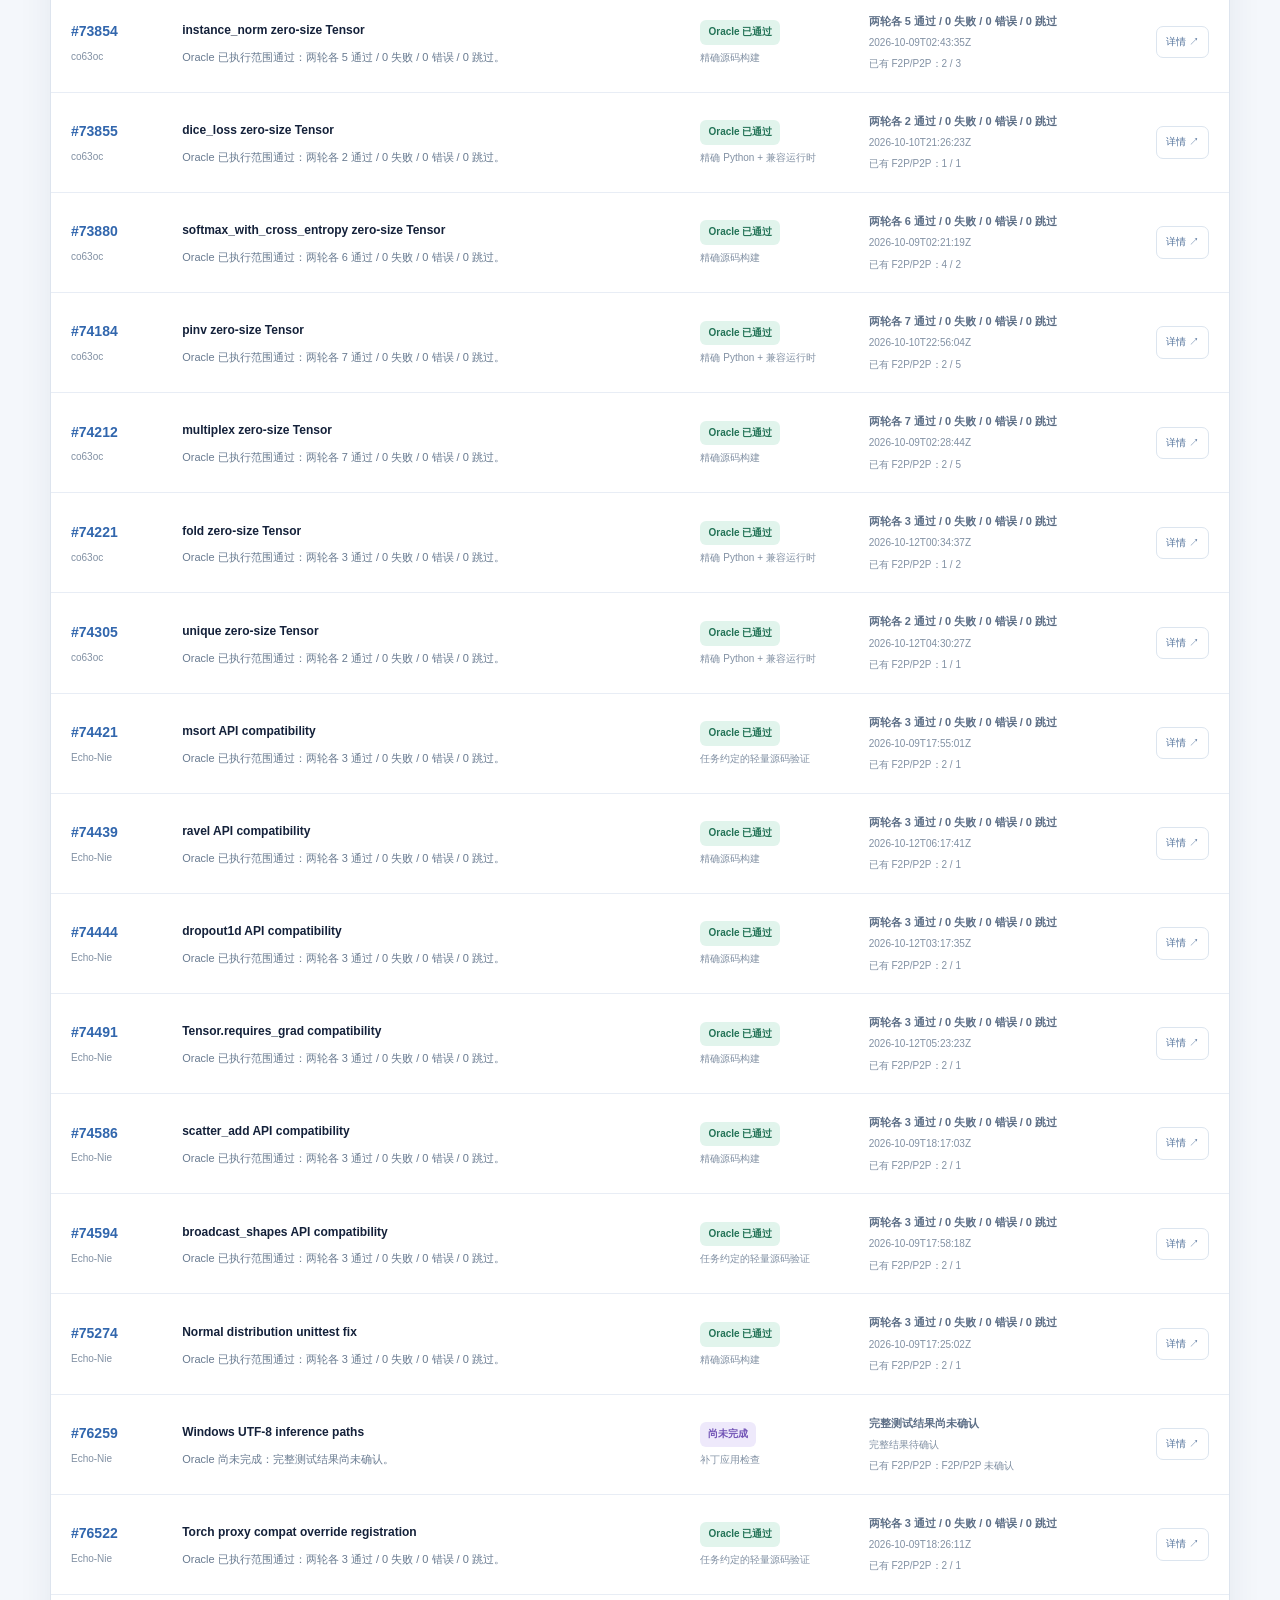
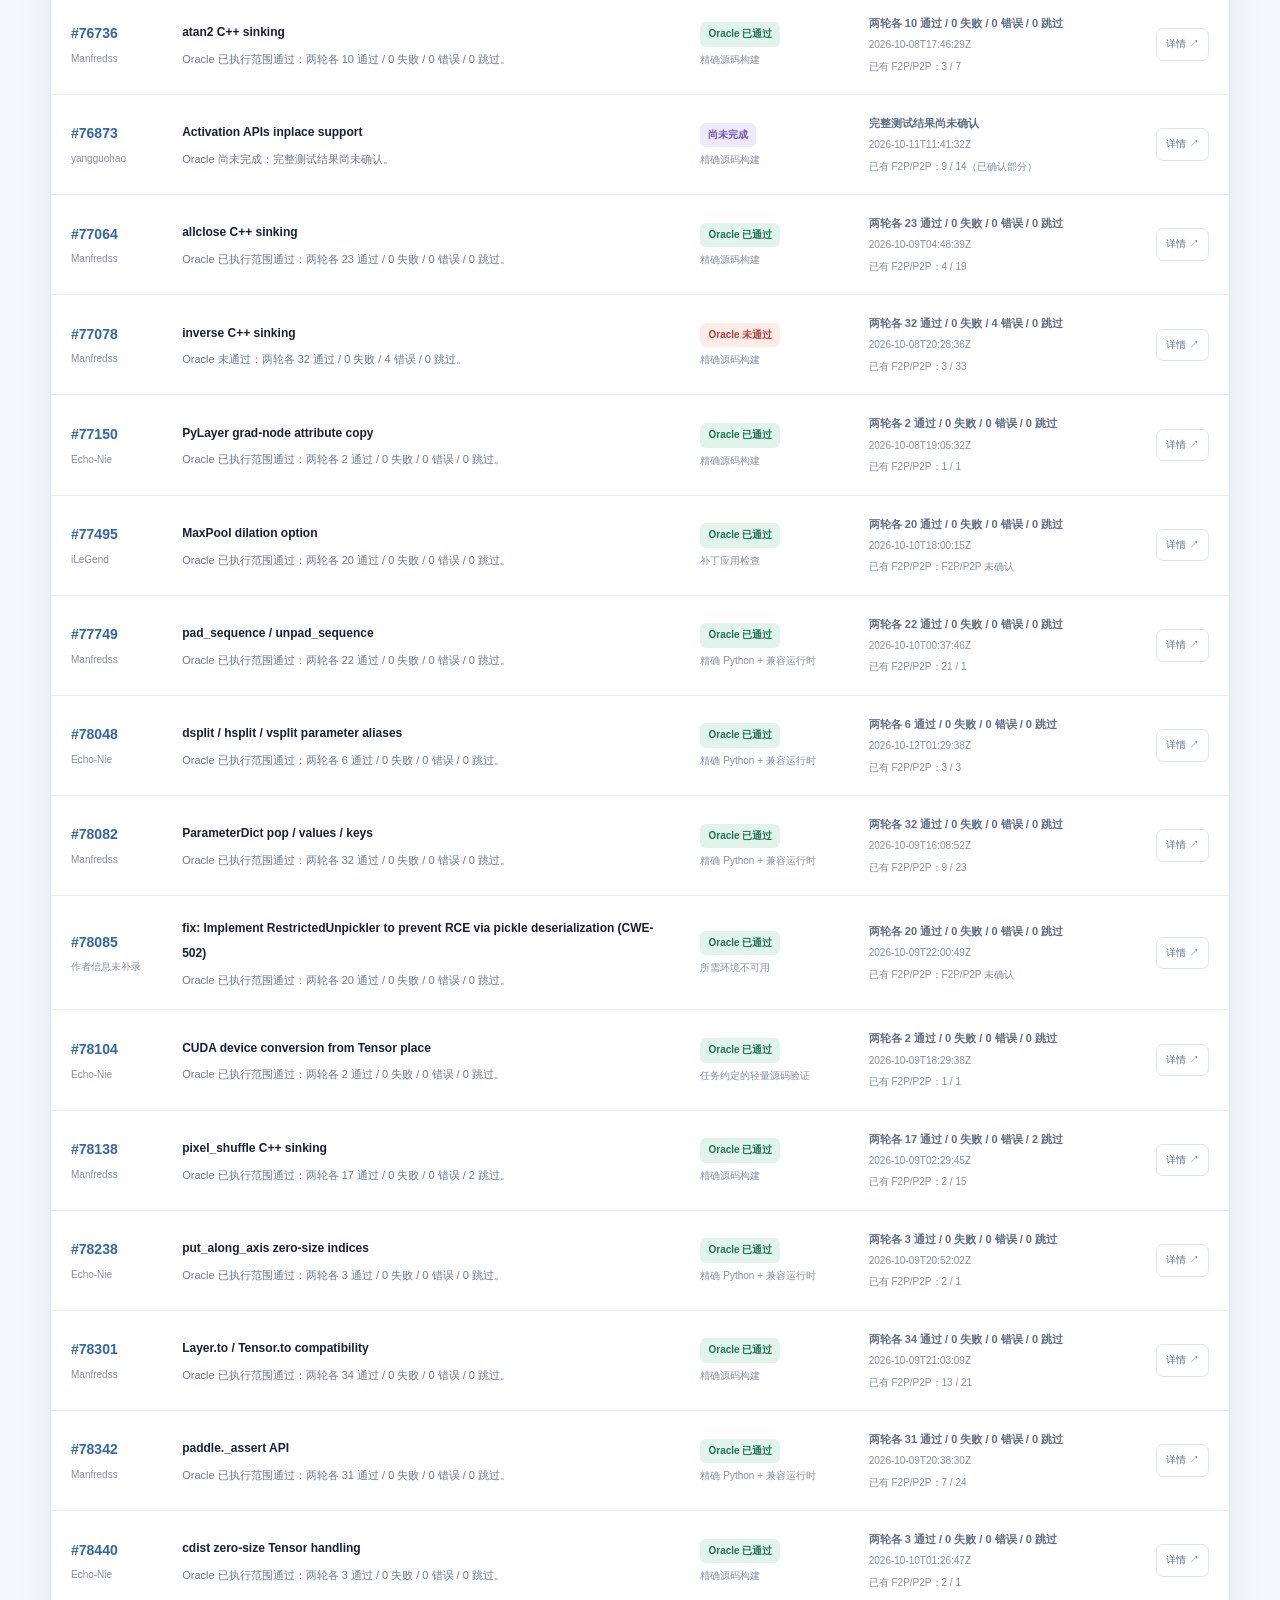
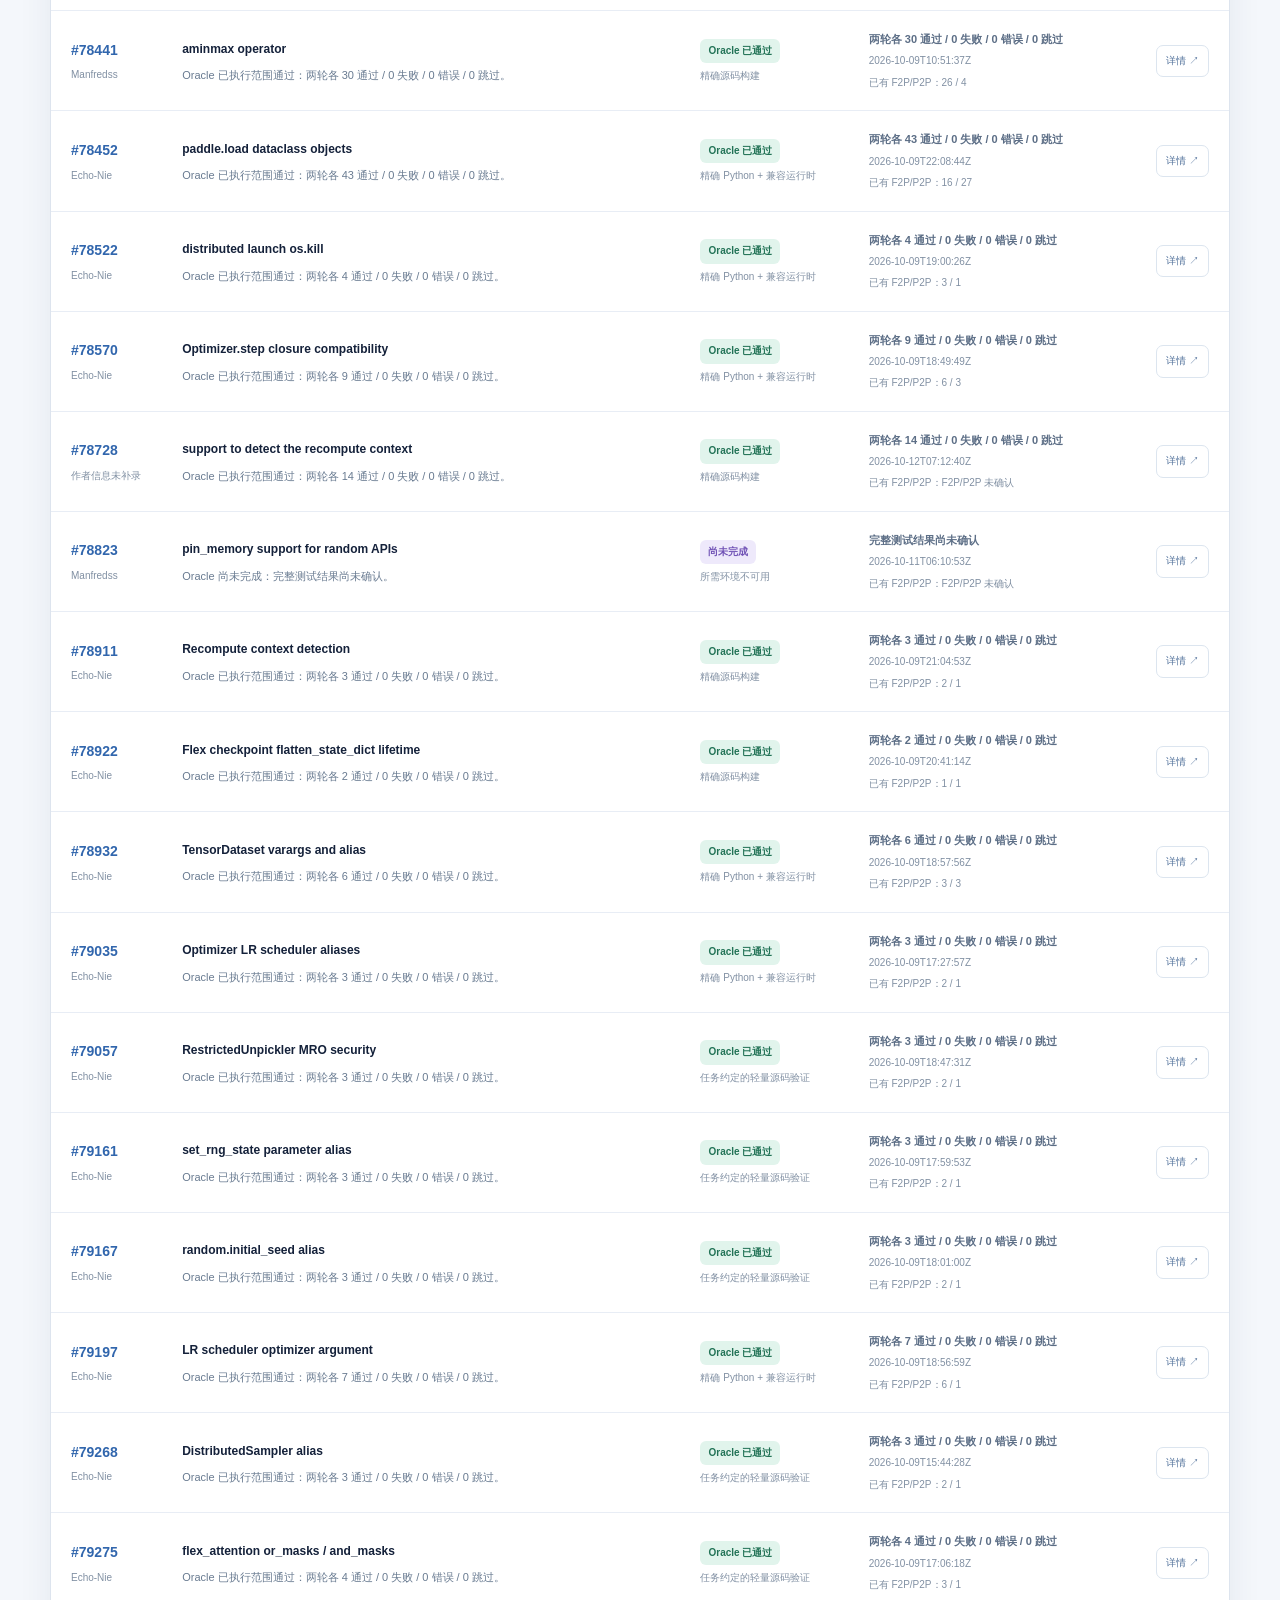
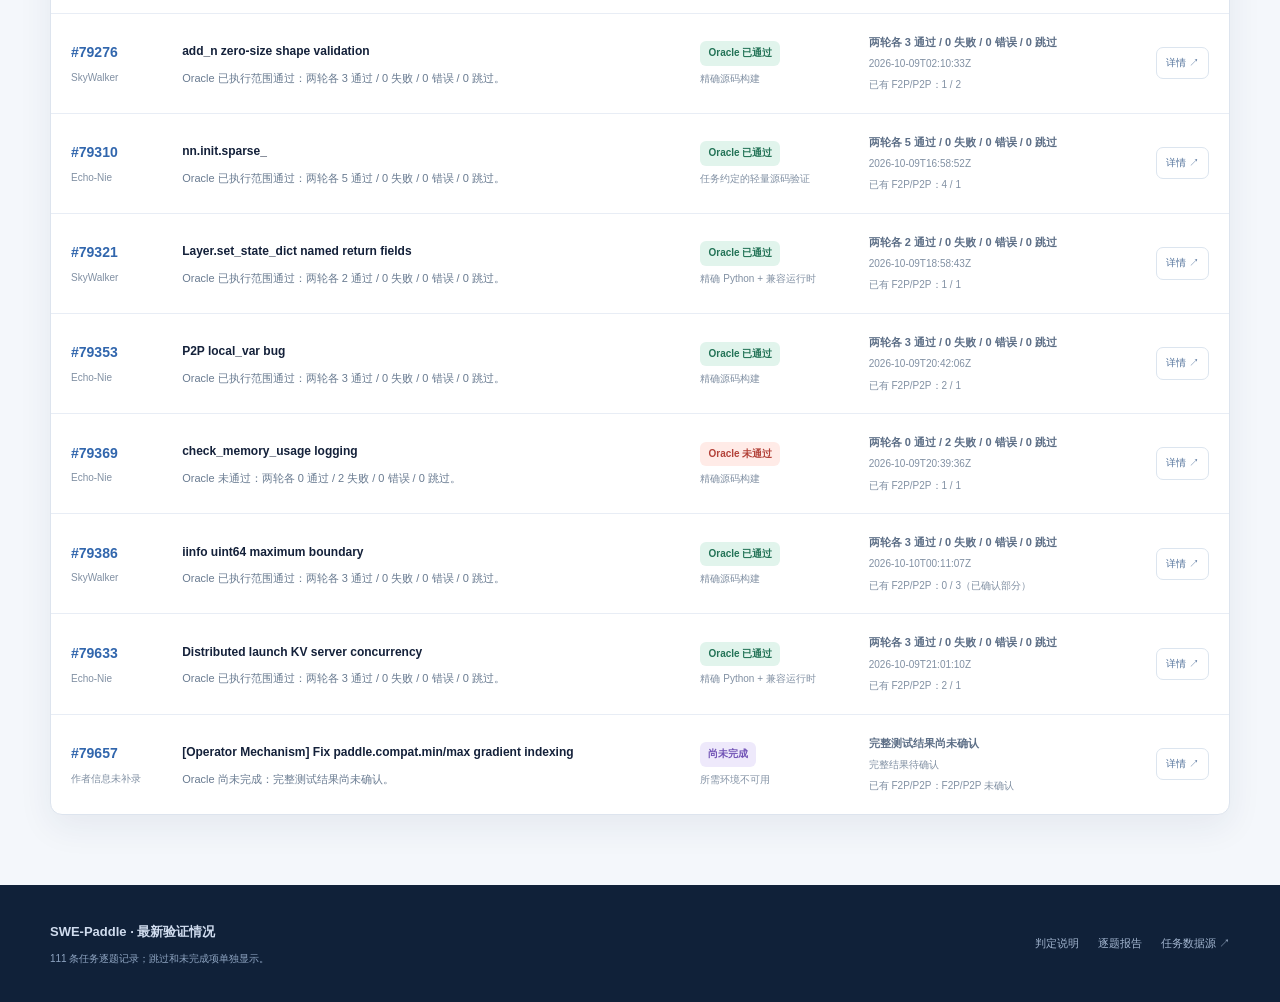
==== commit 127dc5dc: "Update 111-task Oracle results from current validation runs" ====
--- a/docs/index.html
+++ b/docs/index.html
@@ -3,7 +3,7 @@
 <head>
   <meta charset="utf-8" />
   <meta name="viewport" content="width=device-width, initial-scale=1" />
-  <meta name="description" content="SWE-Paddle 105 条任务的最新验证情况：逐题说明 F2P/P2P 结果、失败原因，以及问题来自任务数据还是运行环境。" />
+  <meta name="description" content="SWE-Paddle 111 条任务的实际 Oracle 验证结果、跳过项、失败原因和已有 F2P/P2P 配对。" />
   <meta name="theme-color" content="#10213a" />
   <title>SWE-Paddle · 最新验证情况</title>
   <link rel="icon" href="data:image/svg+xml,%3Csvg xmlns='http://www.w3.org/2000/svg' viewBox='0 0 32 32'%3E%3Crect width='32' height='32' rx='8' fill='%2310213a'/%3E%3Ctext x='16' y='21' text-anchor='middle' font-family='sans-serif' font-weight='700' font-size='14' fill='white'%3ESP%3C/text%3E%3C/svg%3E" />
@@ -18,17 +18,17 @@
     </nav>
     <div class="hero-content shell">
       <div>
-        <p class="eyebrow">105 TASKS · F2P / P2P</p>
+        <p class="eyebrow">111 TASKS · ORACLE / GOLD</p>
         <h1>最新情况，<br /><strong>每条说清楚。</strong></h1>
         <p class="hero-lead">哪些任务可用，哪些还没过，<br />问题出在任务数据，还是运行环境。</p>
         <div class="hero-buttons"><a class="primary-button" href="#issues">查看有问题的任务 ↓</a><a class="text-button" href="#all-tasks">浏览全部任务</a></div>
         <p class="updated-line">结论核对日期 <time id="updated-at">—</time> · 数据快照 <code id="snapshot-short">—</code></p>
       </div>
       <aside class="readiness-card" aria-label="当前验证结果">
-        <div class="readiness-head"><span>核心 F2P/P2P 通过</span><span class="trend-chip">全部 105 条</span></div>
+        <div class="readiness-head"><span>Oracle 测试累计通过</span><span class="trend-chip">全部 111 条</span></div>
         <div class="progress-ring" id="progress-ring" role="img"><div class="progress-center"><strong id="pass-rate">—</strong><span id="core-count">—</span></div></div>
         <div class="readiness-numbers" id="hero-numbers"></div>
-        <p class="readiness-note">核心通过表示缺陷已复现并修好、回归测试也通过。任务包仍需修改的，会单独标明。</p>
+        <p class="readiness-note">按题号保留完整 Gold 测试通过记录；修正入口后的结果纳入，硬件跳过仍单独显示。</p>
       </aside>
     </div>
   </header>
@@ -41,7 +41,7 @@
         <div><span class="step-index">02</span><h3>P2P：原有功能没坏</h3><p>回归测试在修复前和修复后都通过。</p></div>
         <div><span class="step-index">03</span><h3>区分原因</h3><p>测试写错、验证配置漏项、机器缺组件，处理办法不同。</p></div>
       </div>
-      <p class="scope-note">通过结论只适用于每条任务注明的运行方式。部分任务按约定使用兼容运行时或轻量验证，并非都重新编译了整个 Paddle。核对日期不代表 105 条都在同一天重跑；逐题详情列出确认方法。</p>
+      <p class="scope-note">Oracle 通过只适用于各题注明的入口和测试范围；两轮完整测试零失败、零错误，跳过项不作为通过。已有 F2P/P2P 配对保留确认日期，不能由 Gold 通过推定新的配对。核对日期不代表所有题同日重跑。</p>
     </section>
     <section class="issues-section" id="issues" aria-labelledby="issues-title">
       <div class="shell">
@@ -50,7 +50,7 @@
       </div>
     </section>
     <section class="all-section shell" id="all-tasks" aria-labelledby="all-title">
-      <div class="section-heading"><div><span class="section-kicker">全部任务</span><h2 id="all-title">105 条任务，一处查清</h2><p>支持搜索任务编号、主题、作者和具体测试名。</p></div><p class="result-count" aria-live="polite"><strong id="visible-count">105</strong> / 105 条</p></div>
+      <div class="section-heading"><div><span class="section-kicker">全部任务</span><h2 id="all-title">111 条任务，一处查清</h2><p>支持搜索任务编号、主题、作者和具体测试名。</p></div><p class="result-count" aria-live="polite"><strong id="visible-count">111</strong> / 111 条</p></div>
       <div class="filter-bar" aria-label="任务筛选器">
         <label class="search-field"><span class="sr-only">搜索任务</span><input id="search-input" type="search" placeholder="搜索编号、主题、作者、测试名…" autocomplete="off" /></label>
         <label><span class="sr-only">验证状态</span><select id="status-filter"><option value="all">全部状态</option></select></label>
@@ -59,13 +59,13 @@
         <label><span class="sr-only">样本作者</span><select id="author-filter"><option value="all">全部作者</option></select></label>
         <button class="clear-button" id="clear-filters" type="button">清除筛选</button>
       </div>
-      <div class="table-wrap"><table class="inventory-table"><thead><tr><th>Task / 作者</th><th>主题 / 最新结论</th><th>验证状态</th><th>F2P / P2P</th><th><span class="sr-only">详情</span></th></tr></thead><tbody id="task-table-body"></tbody></table><div id="empty-state" class="empty-state" hidden>没有匹配的任务，请调整筛选条件。</div></div>
+      <div class="table-wrap"><table class="inventory-table"><thead><tr><th>Task / 作者</th><th>主题 / 最新结论</th><th>验证状态</th><th>Oracle 结果 / 已有配对</th><th><span class="sr-only">详情</span></th></tr></thead><tbody id="task-table-body"></tbody></table><div id="empty-state" class="empty-state" hidden>没有匹配的任务，请调整筛选条件。</div></div>
     </section>
   </main>
-  <footer><div class="shell footer-inner"><div><strong>SWE-Paddle · 最新验证情况</strong><p>105 条完整任务；另 4 条仅有提案，不计入验证统计。</p></div><div class="footer-links"><a href="#criterion-title">判定说明</a><a href="latest-report.md">逐题报告</a><a href="https://github.com/PaddlePaddle/community/tree/207998dab8c4c76c8558c3cca8ef177c69f10c1c/swe-paddle/tasks" target="_blank" rel="noreferrer">任务数据源 ↗</a></div></div></footer>
+  <footer><div class="shell footer-inner"><div><strong>SWE-Paddle · 最新验证情况</strong><p>111 条任务逐题记录；跳过和未完成项单独显示。</p></div><div class="footer-links"><a href="#criterion-title">判定说明</a><a href="latest-report.md">逐题报告</a><a href="https://github.com/PaddlePaddle/community/tree/207998dab8c4c76c8558c3cca8ef177c69f10c1c/swe-paddle/tasks" target="_blank" rel="noreferrer">任务数据源 ↗</a></div></div></footer>
   <dialog class="task-dialog" id="task-dialog" aria-labelledby="dialog-title"><div class="dialog-shell"><button class="dialog-close" type="button" aria-label="关闭详情">×</button><div id="dialog-content"></div></div></dialog>
   <noscript><p class="shell">查看交互看板需要启用 JavaScript，也可阅读<a href="latest-report.md">完整逐题报告</a>。</p></noscript>
-  <script src="assets/latest-data.js?v=41cf7c6ca5bc"></script>
-  <script src="assets/app.js?v=d490584a0690"></script>
+  <script src="assets/latest-data.js?v=0e96069acd6a"></script>
+  <script src="assets/app.js?v=75b751aa0ea7"></script>
 </body>
 </html>
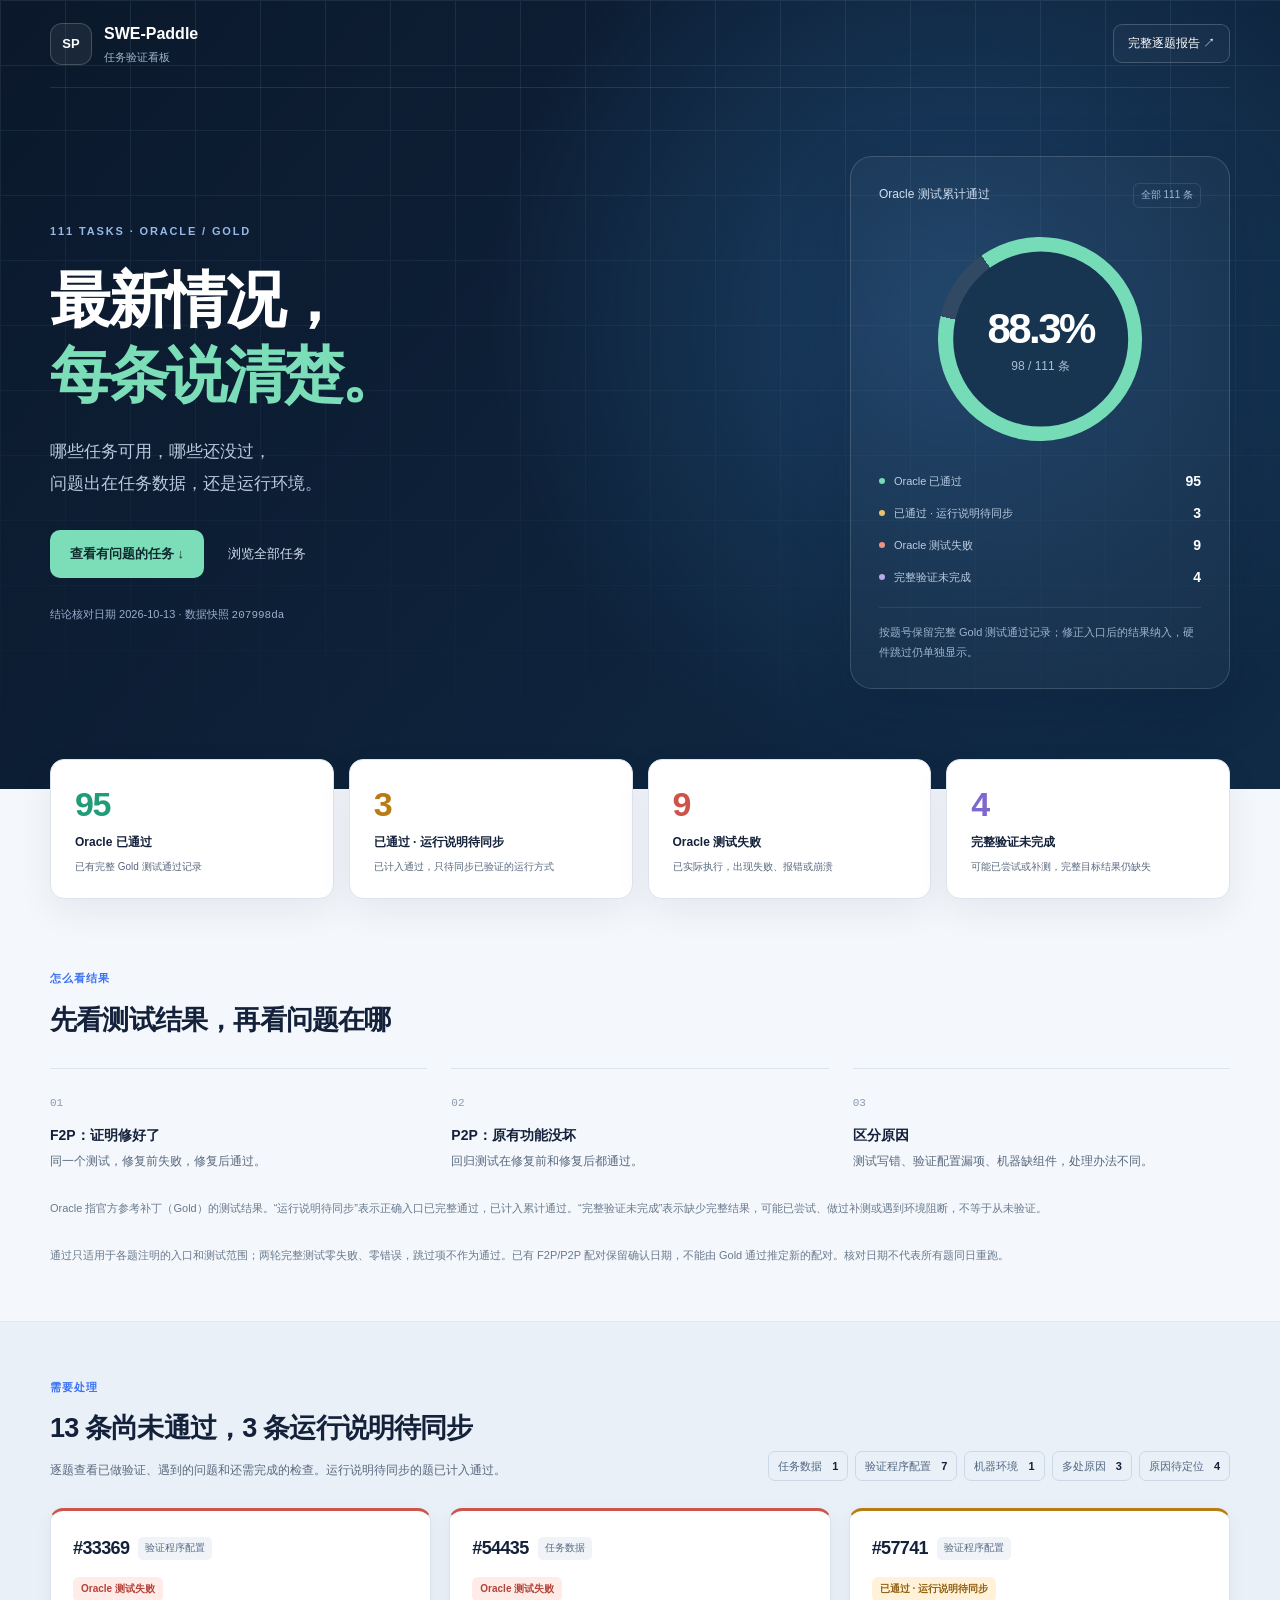
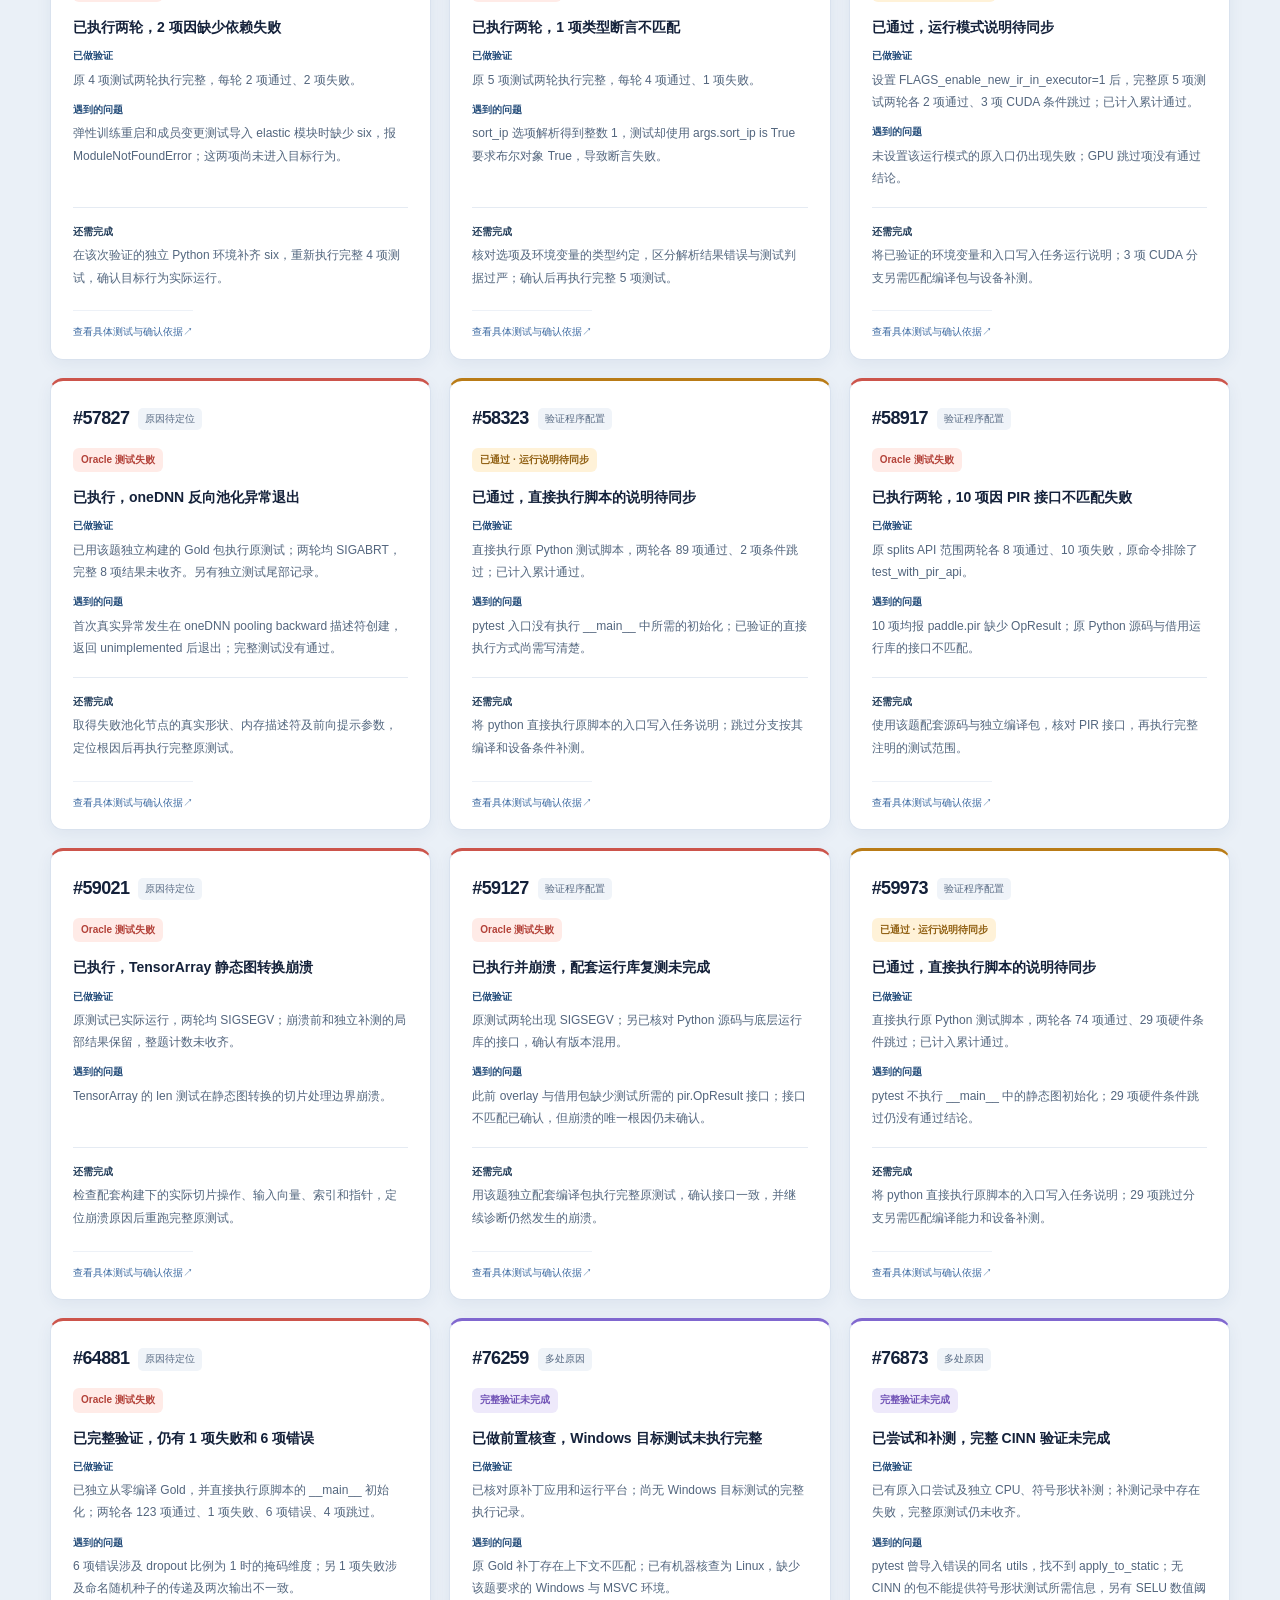
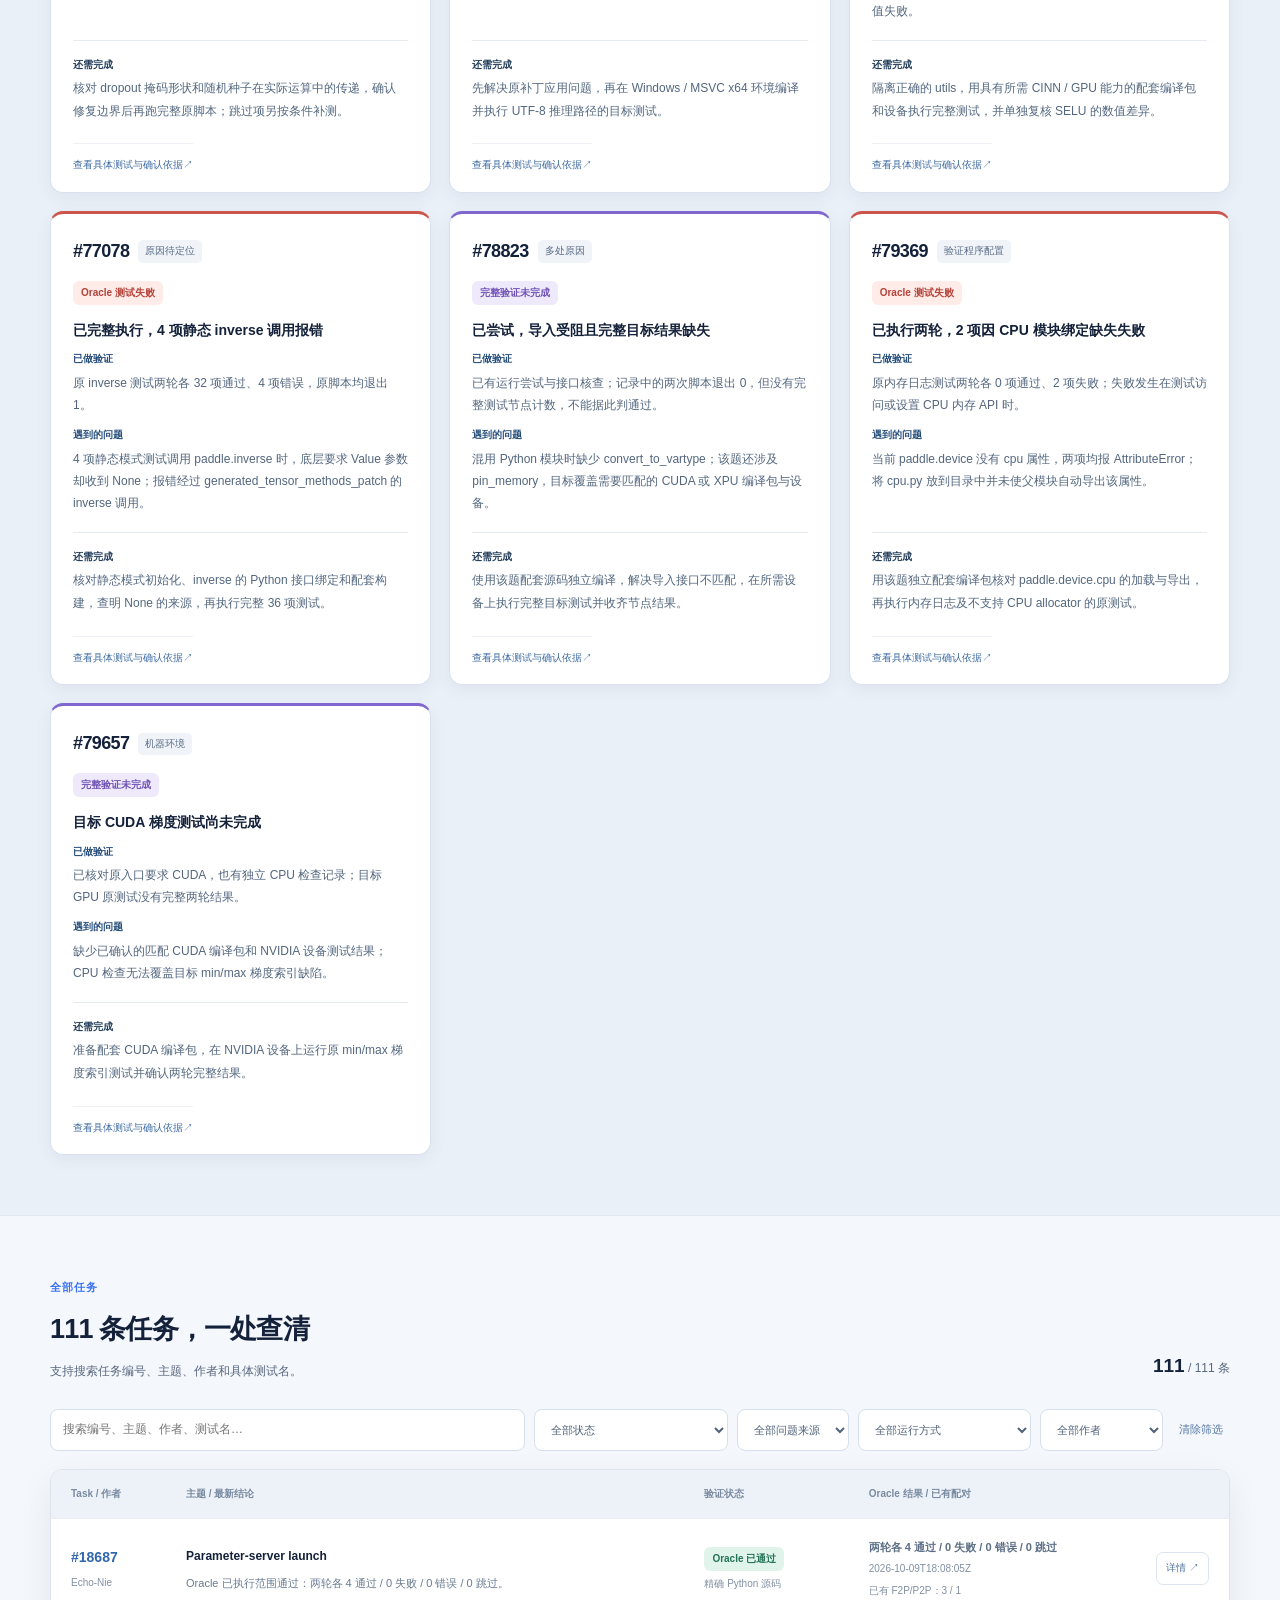
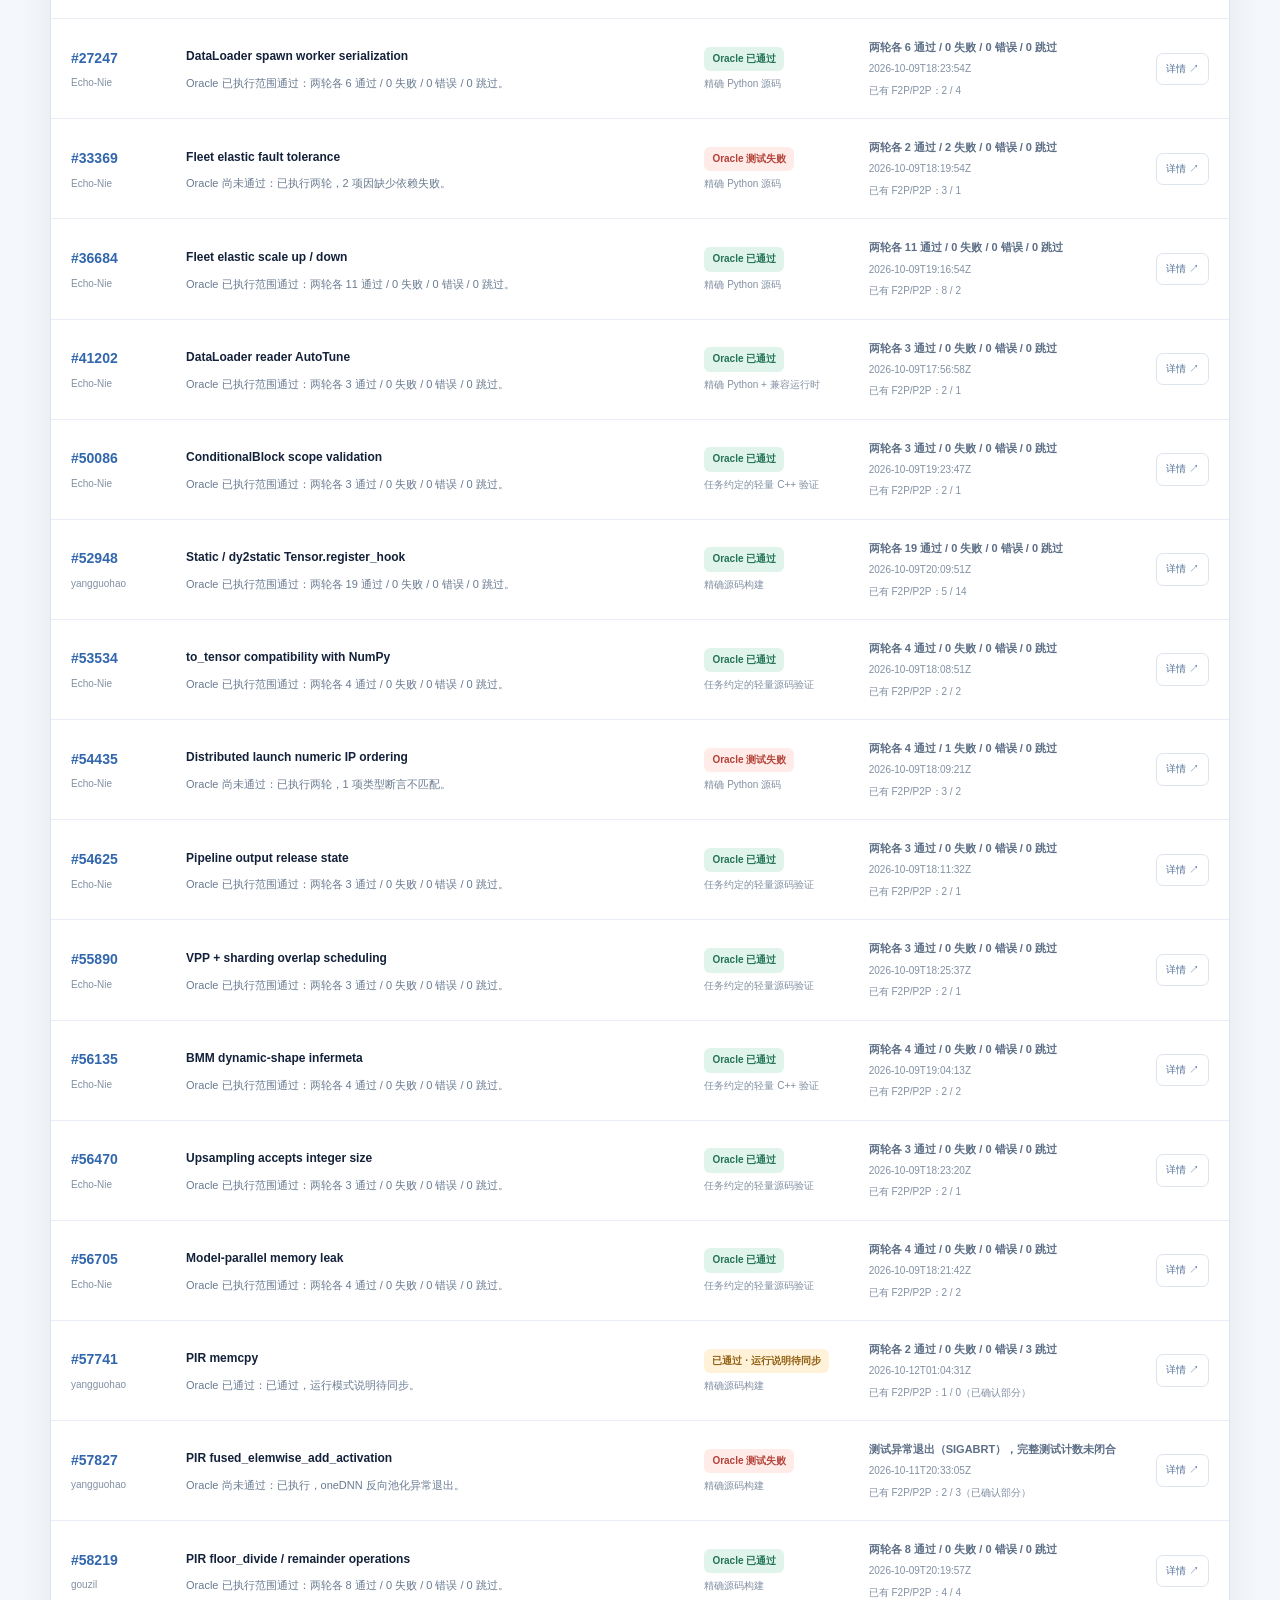
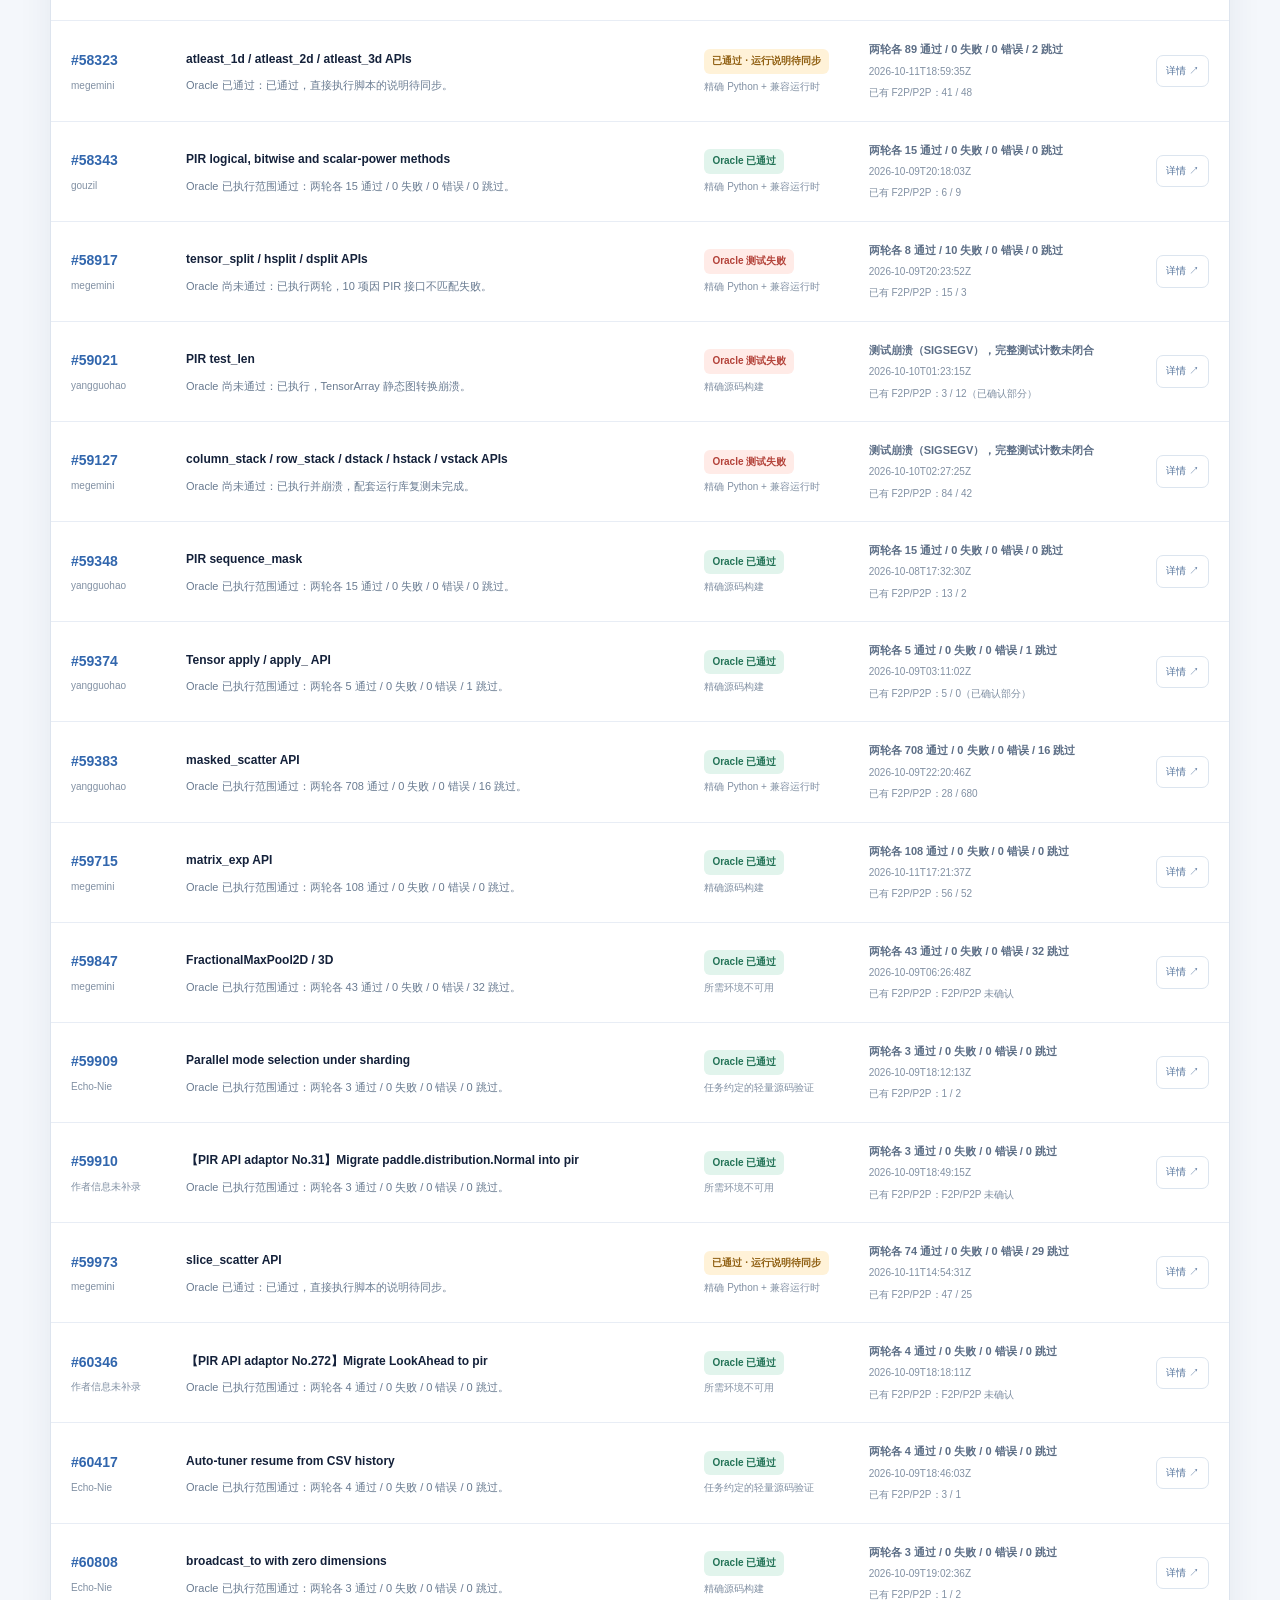
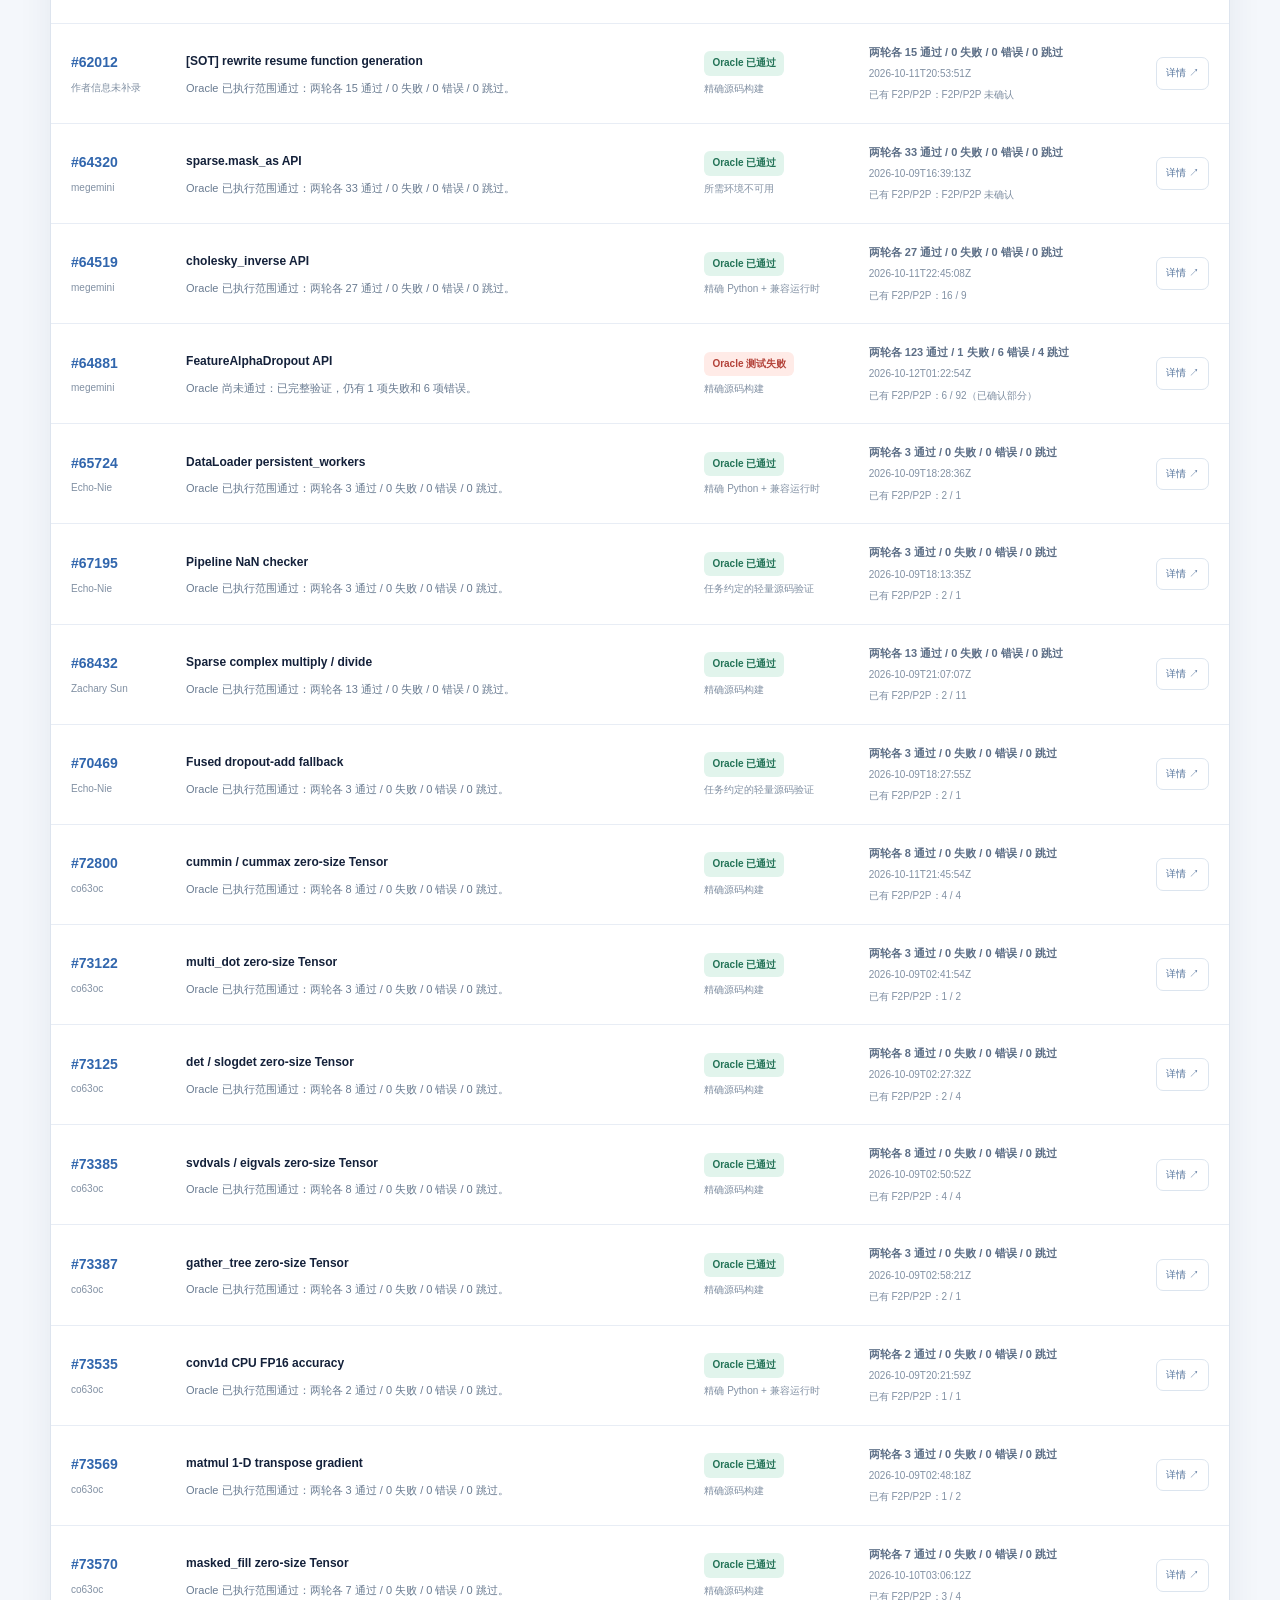
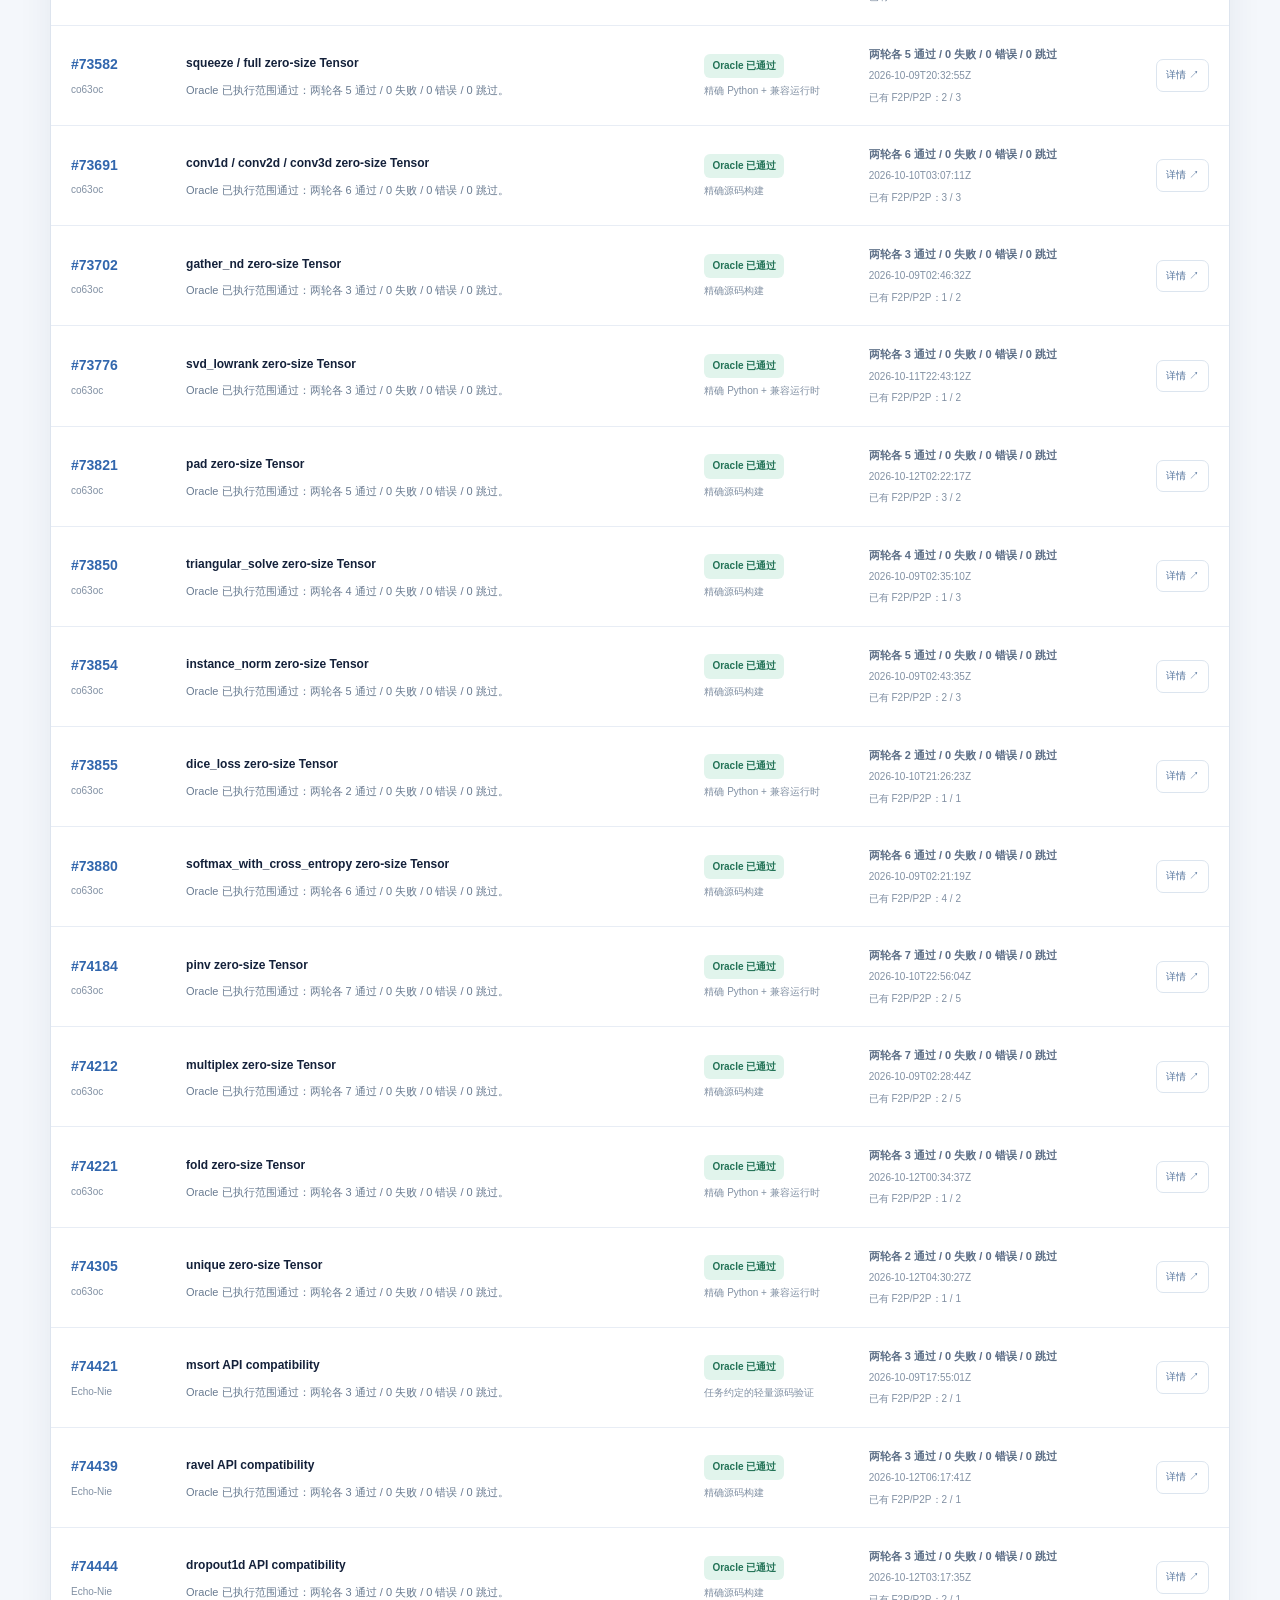
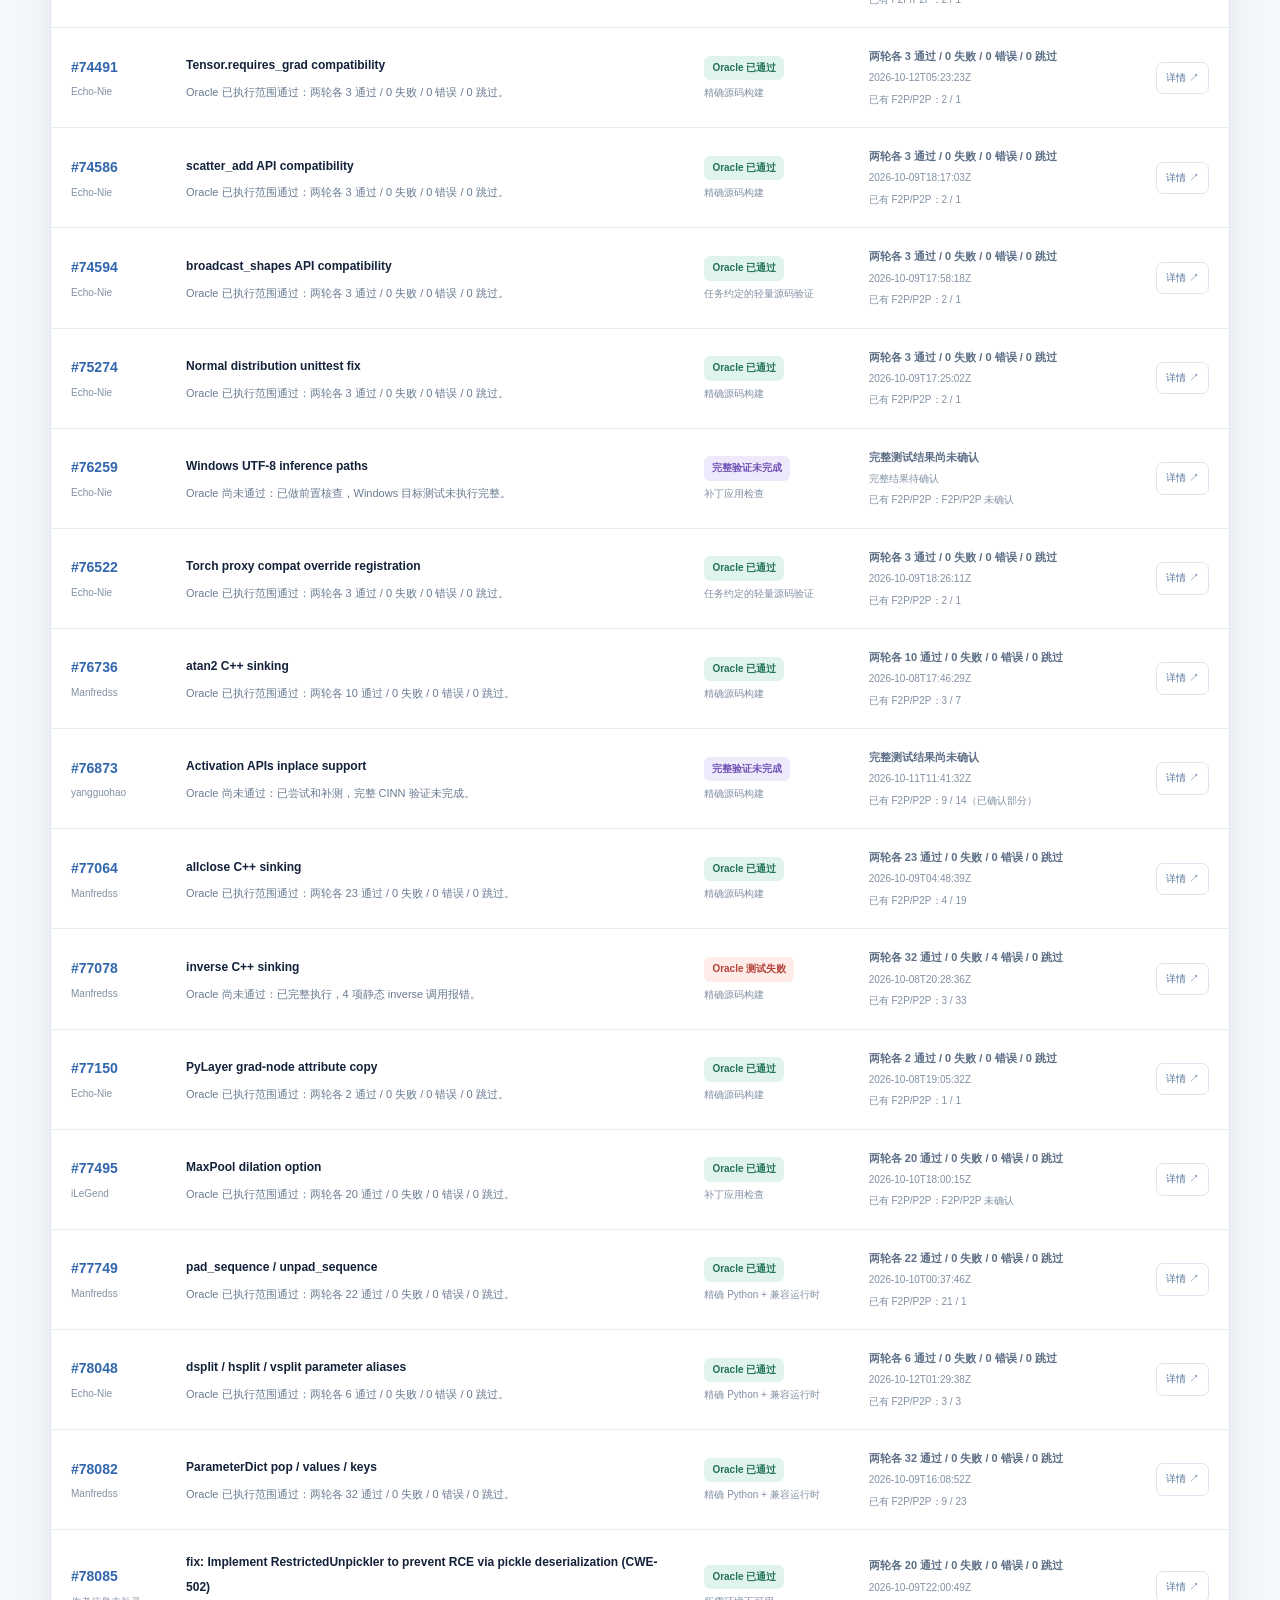
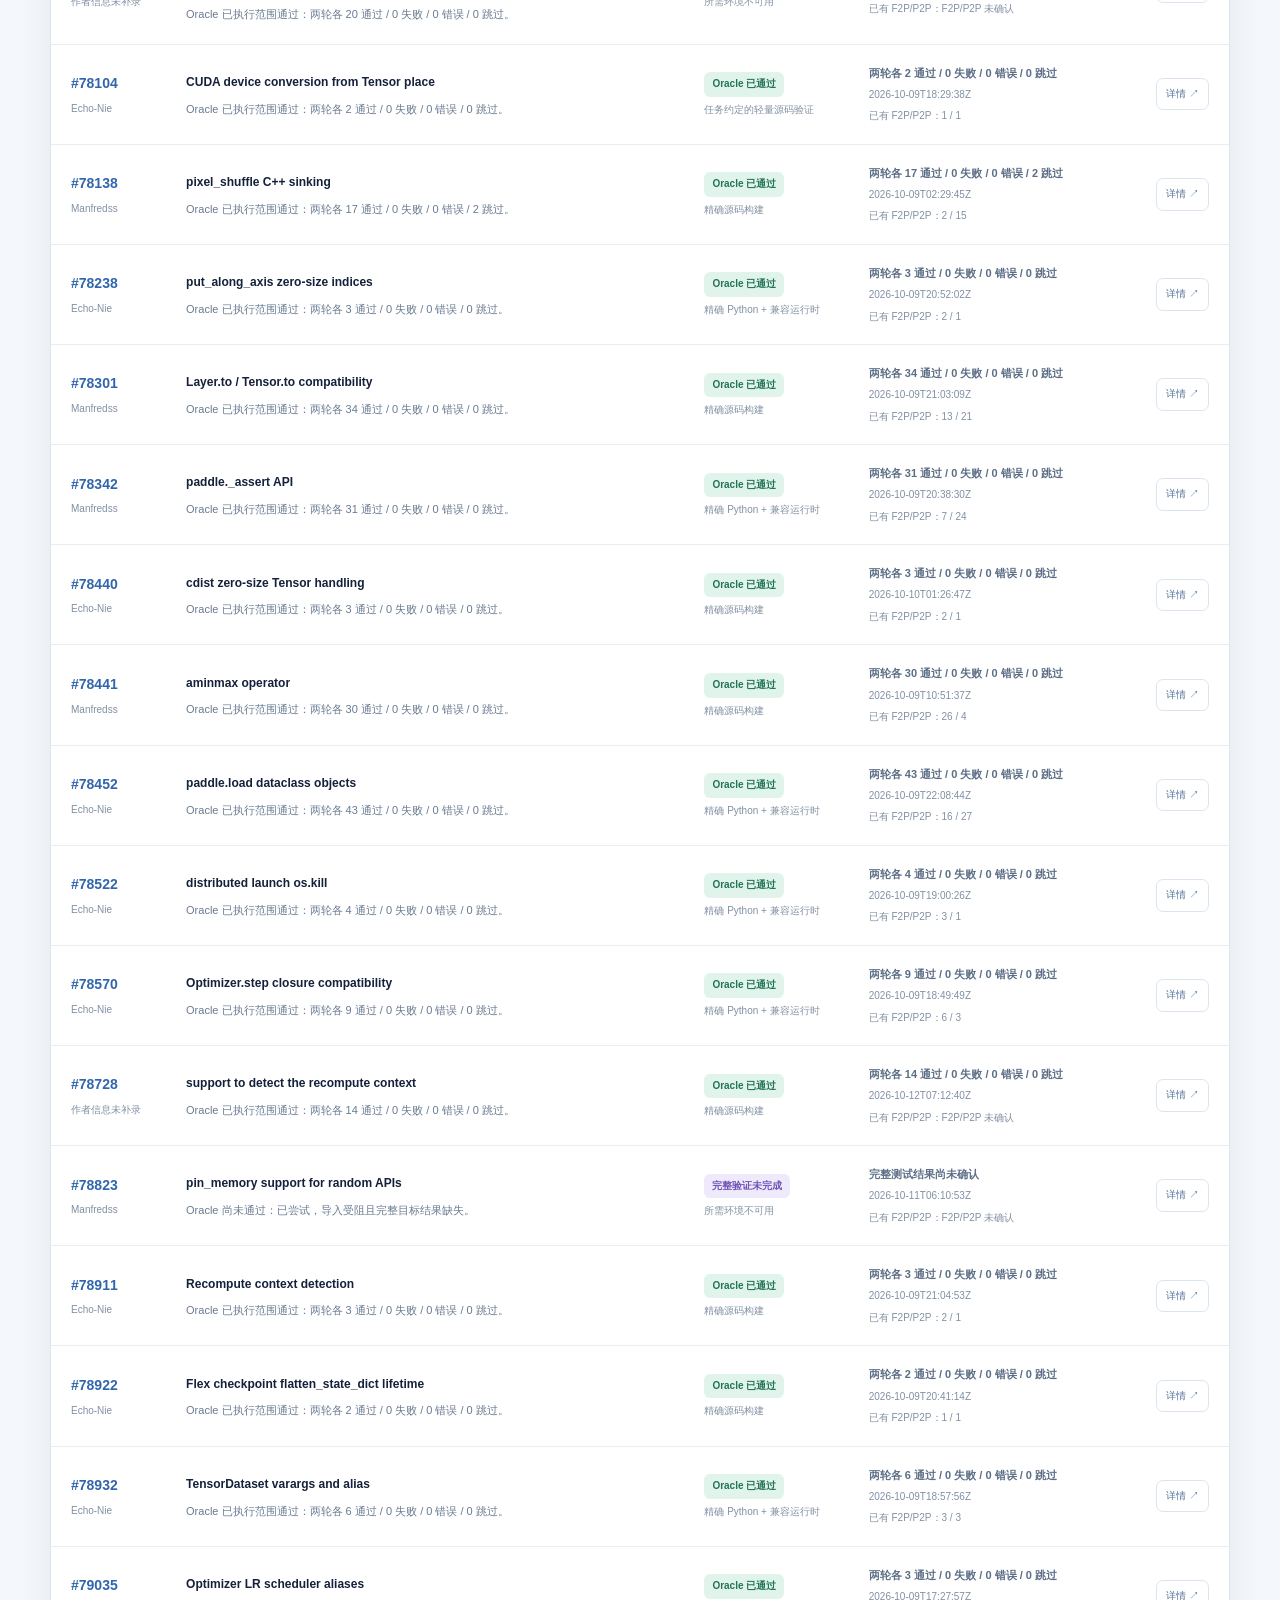
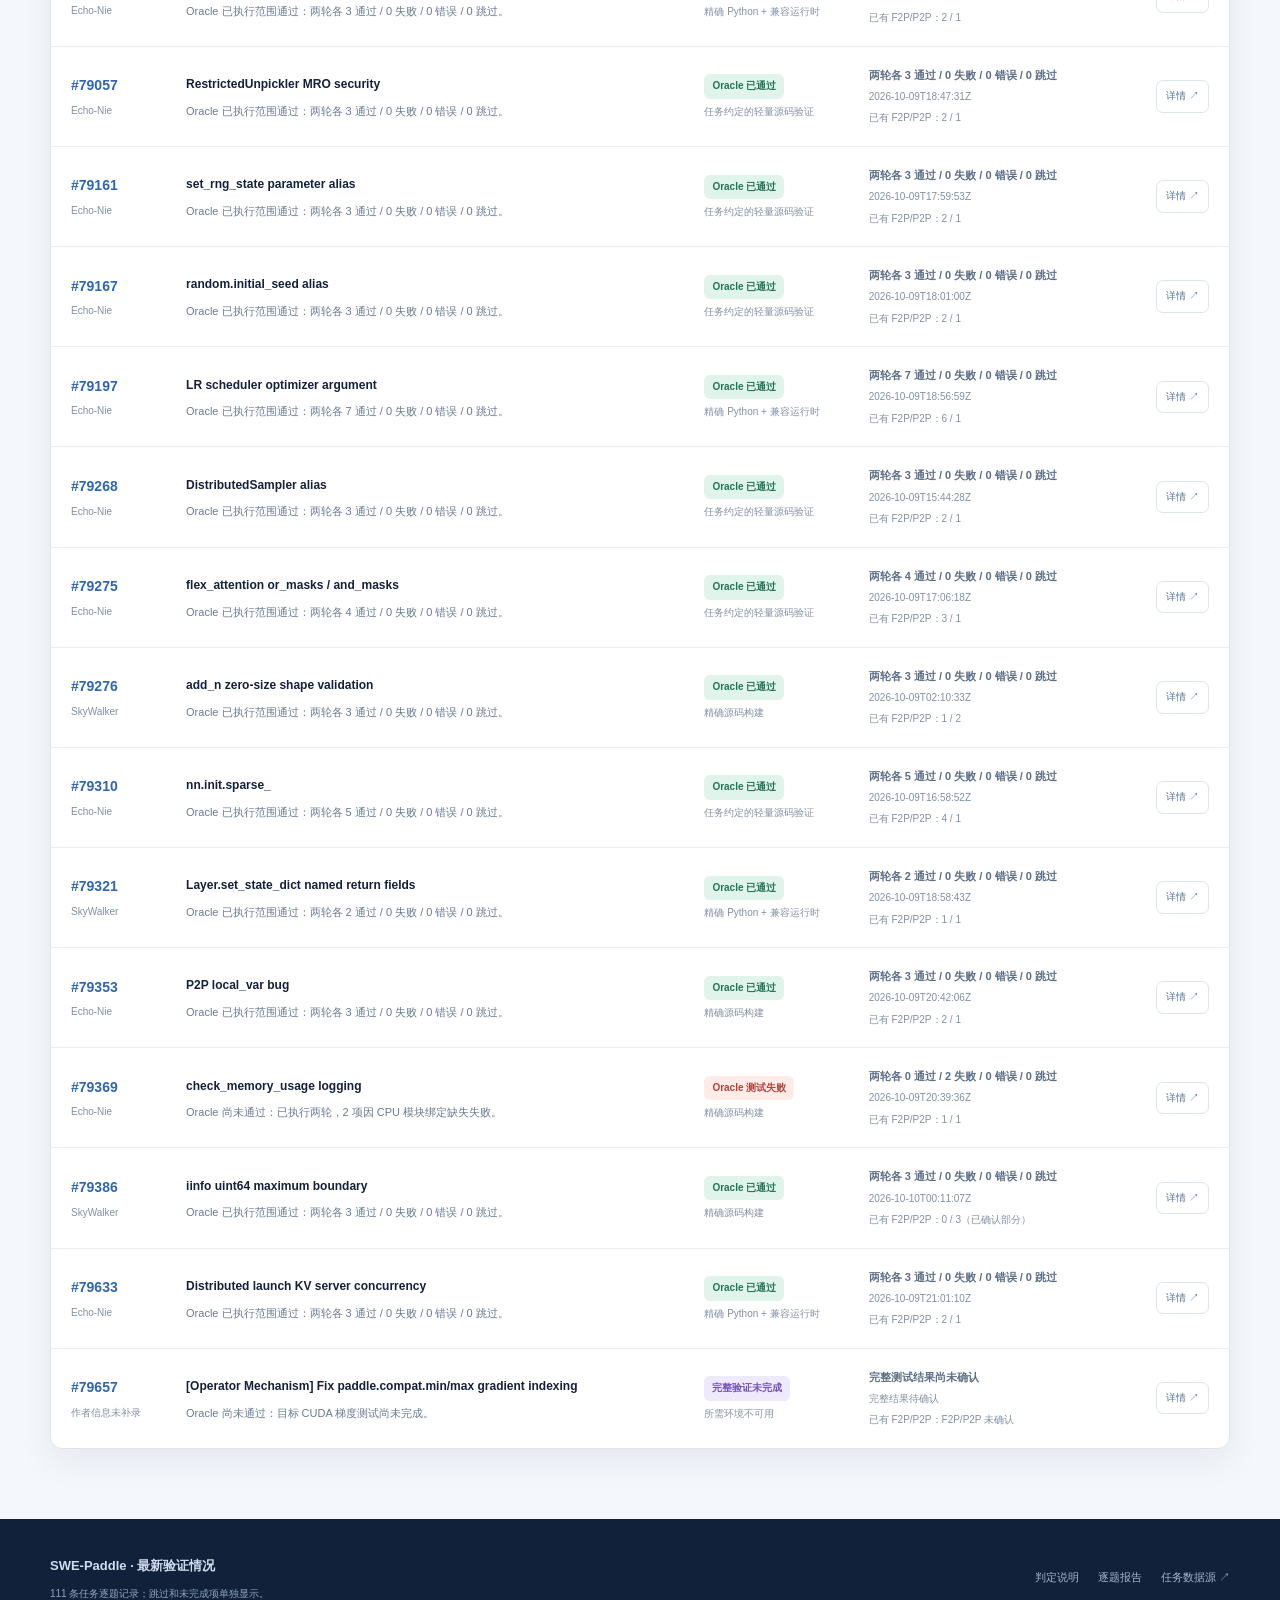
==== commit 588613a6: "Explain unfinished validation and concrete task blockers" ====
--- a/docs/index.html
+++ b/docs/index.html
@@ -7,7 +7,7 @@
   <meta name="theme-color" content="#10213a" />
   <title>SWE-Paddle · 最新验证情况</title>
   <link rel="icon" href="data:image/svg+xml,%3Csvg xmlns='http://www.w3.org/2000/svg' viewBox='0 0 32 32'%3E%3Crect width='32' height='32' rx='8' fill='%2310213a'/%3E%3Ctext x='16' y='21' text-anchor='middle' font-family='sans-serif' font-weight='700' font-size='14' fill='white'%3ESP%3C/text%3E%3C/svg%3E" />
-  <link rel="stylesheet" href="assets/styles.css?v=6430c4990949" />
+  <link rel="stylesheet" href="assets/styles.css?v=edf9533ec348" />
 </head>
 <body>
   <a class="skip-link" href="#main">跳到主要内容</a>
@@ -41,11 +41,12 @@
         <div><span class="step-index">02</span><h3>P2P：原有功能没坏</h3><p>回归测试在修复前和修复后都通过。</p></div>
         <div><span class="step-index">03</span><h3>区分原因</h3><p>测试写错、验证配置漏项、机器缺组件，处理办法不同。</p></div>
       </div>
-      <p class="scope-note">Oracle 通过只适用于各题注明的入口和测试范围；两轮完整测试零失败、零错误，跳过项不作为通过。已有 F2P/P2P 配对保留确认日期，不能由 Gold 通过推定新的配对。核对日期不代表所有题同日重跑。</p>
+      <p class="scope-note">Oracle 指官方参考补丁（Gold）的测试结果。“运行说明待同步”表示正确入口已完整通过，已计入累计通过。“完整验证未完成”表示缺少完整结果，可能已尝试、做过补测或遇到环境阻断，不等于从未验证。</p>
+      <p class="scope-note">通过只适用于各题注明的入口和测试范围；两轮完整测试零失败、零错误，跳过项不作为通过。已有 F2P/P2P 配对保留确认日期，不能由 Gold 通过推定新的配对。核对日期不代表所有题同日重跑。</p>
     </section>
     <section class="issues-section" id="issues" aria-labelledby="issues-title">
       <div class="shell">
-        <div class="section-heading"><div><span class="section-kicker">需要处理</span><h2 id="issues-title">有问题的任务</h2><p id="issues-description">逐题说明哪里出错、为什么、怎么处理。</p></div><div id="cause-summary" class="category-summary"></div></div>
+        <div class="section-heading"><div><span class="section-kicker">需要处理</span><h2 id="issues-title">验证进展与待处理事项</h2><p id="issues-description">逐题说明已做验证、遇到的问题和还需完成的检查。</p></div><div id="cause-summary" class="category-summary"></div></div>
         <div id="issue-grid" class="issue-grid"></div>
       </div>
     </section>
@@ -65,7 +66,7 @@
   <footer><div class="shell footer-inner"><div><strong>SWE-Paddle · 最新验证情况</strong><p>111 条任务逐题记录；跳过和未完成项单独显示。</p></div><div class="footer-links"><a href="#criterion-title">判定说明</a><a href="latest-report.md">逐题报告</a><a href="https://github.com/PaddlePaddle/community/tree/207998dab8c4c76c8558c3cca8ef177c69f10c1c/swe-paddle/tasks" target="_blank" rel="noreferrer">任务数据源 ↗</a></div></div></footer>
   <dialog class="task-dialog" id="task-dialog" aria-labelledby="dialog-title"><div class="dialog-shell"><button class="dialog-close" type="button" aria-label="关闭详情">×</button><div id="dialog-content"></div></div></dialog>
   <noscript><p class="shell">查看交互看板需要启用 JavaScript，也可阅读<a href="latest-report.md">完整逐题报告</a>。</p></noscript>
-  <script src="assets/latest-data.js?v=0e96069acd6a"></script>
-  <script src="assets/app.js?v=75b751aa0ea7"></script>
+  <script src="assets/latest-data.js?v=f532ecc8d4d8"></script>
+  <script src="assets/app.js?v=6526467398b0"></script>
 </body>
 </html>
--- a/docs/assets/styles.css
+++ b/docs/assets/styles.css
@@ -13,3 +13,5 @@
 
 .diagnosis h3{overflow-wrap:anywhere}
 .table-wrap{position:relative}
+.validation-progress{margin:23px 0 0;display:grid;gap:14px}.validation-progress>div{min-width:0}.validation-progress dt{font-size:12px;font-weight:700;color:#264e7b;margin-bottom:4px}.validation-progress dd{margin:0;font-size:13px;color:#53667e;line-height:1.9;overflow-wrap:anywhere}.card-progress{margin:0 0 18px;gap:11px}.card-progress dt{font-size:10px}.card-progress dd{font-size:12px;line-height:1.85}
+@media(max-width:760px){.card-progress dd{font-size:13px}.dialog-title-row .status-badge{white-space:normal;overflow-wrap:anywhere}}
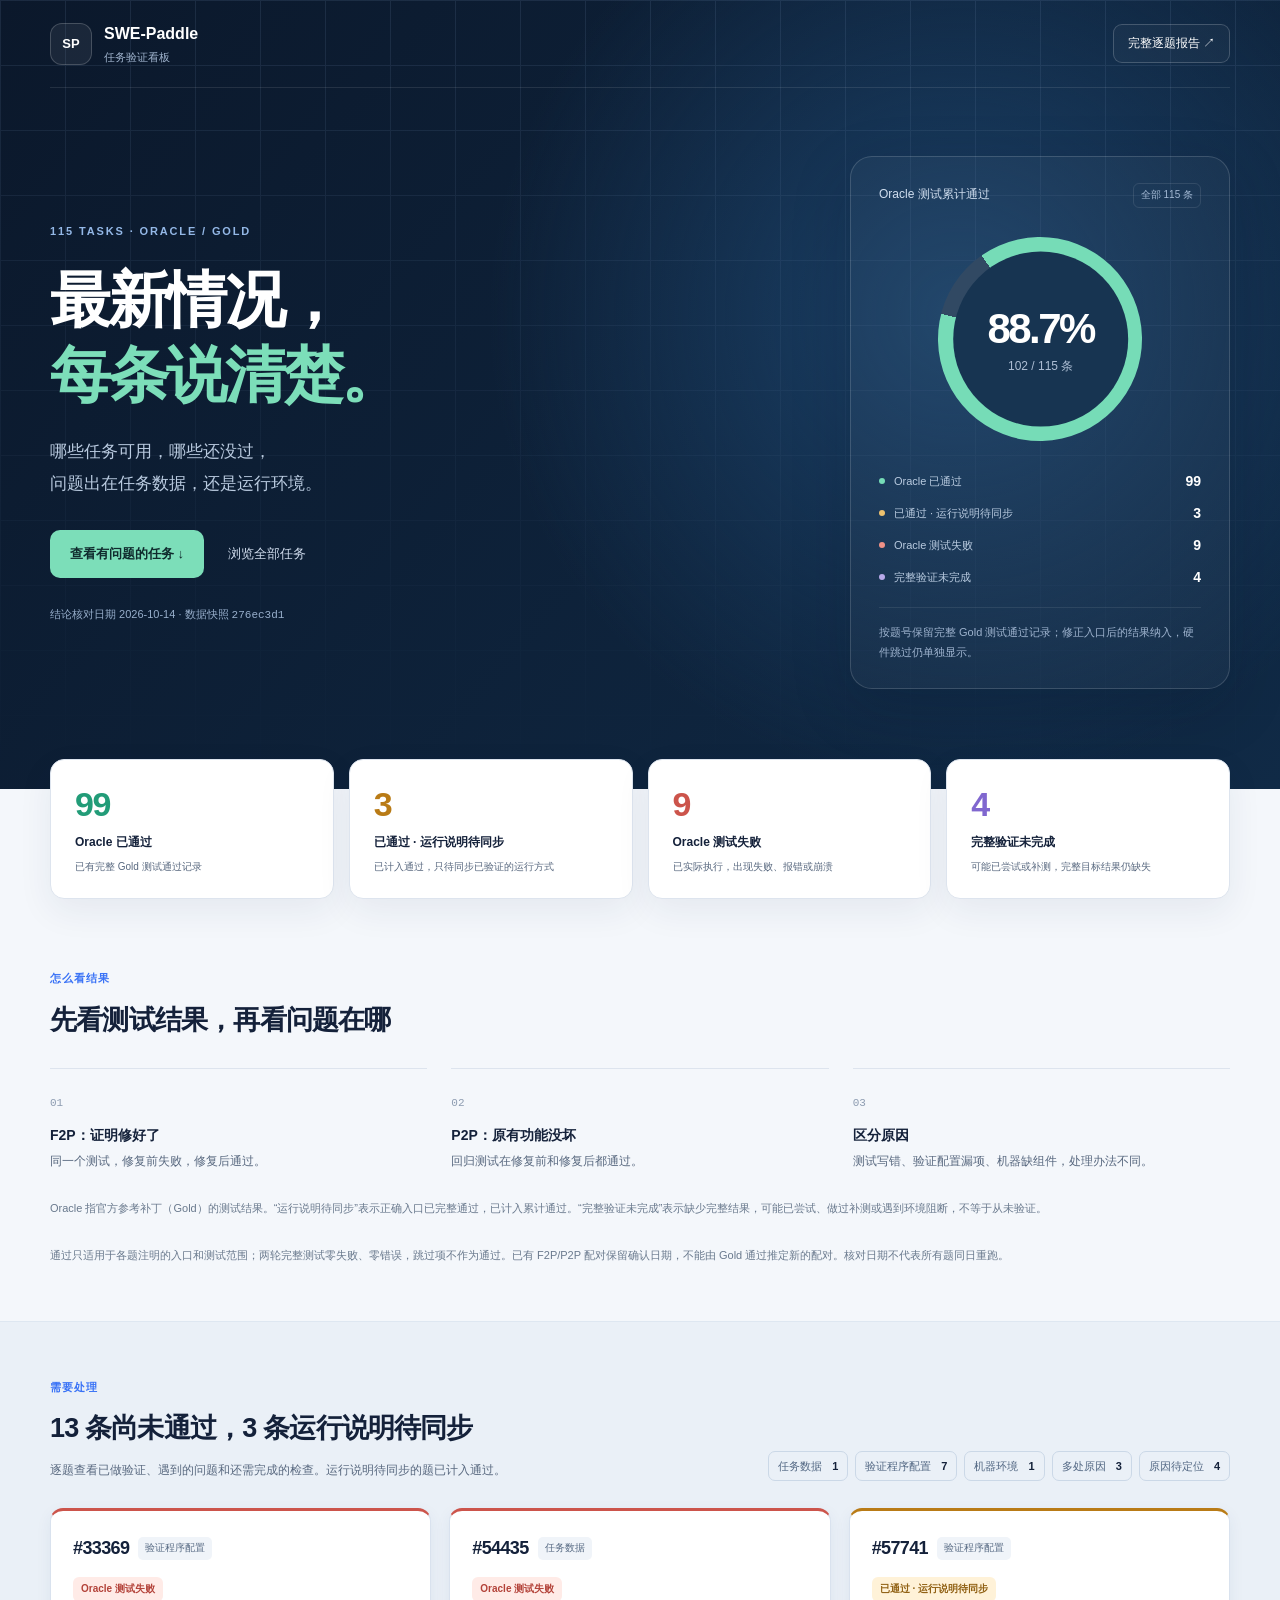
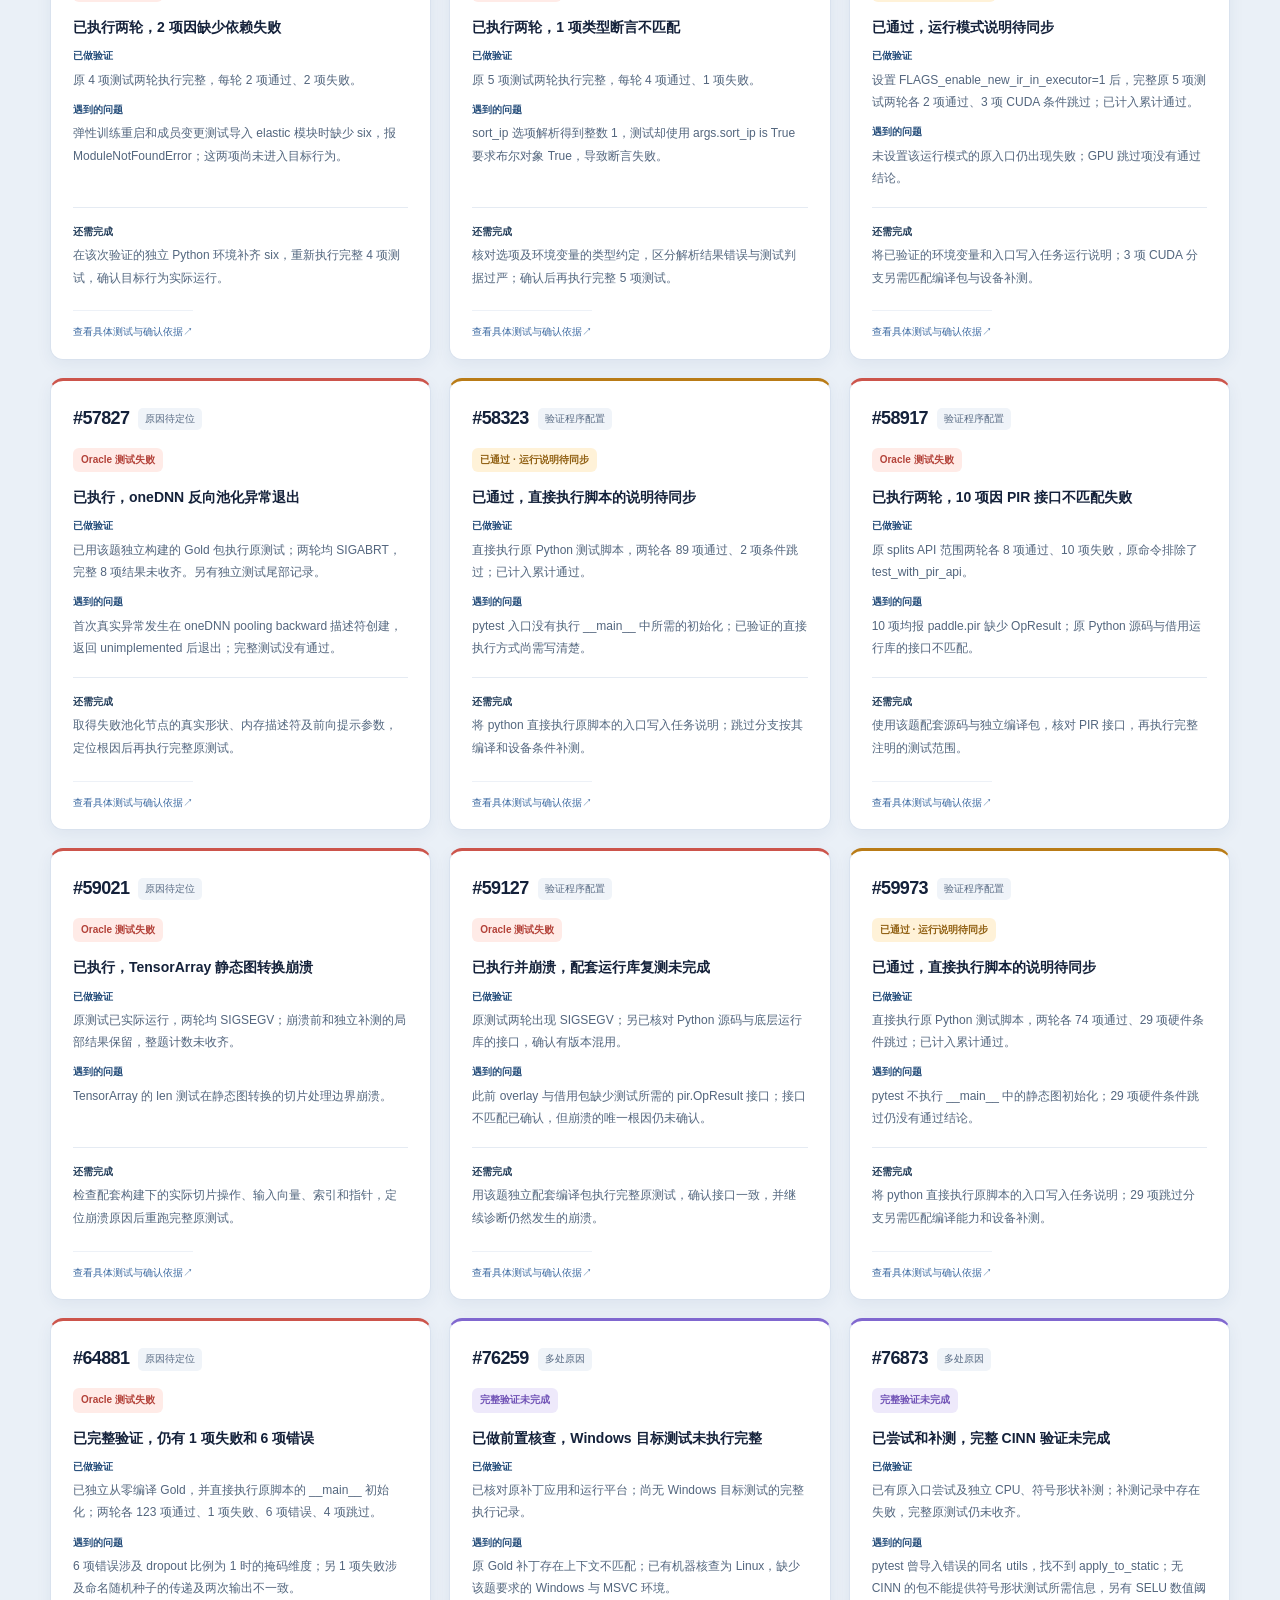
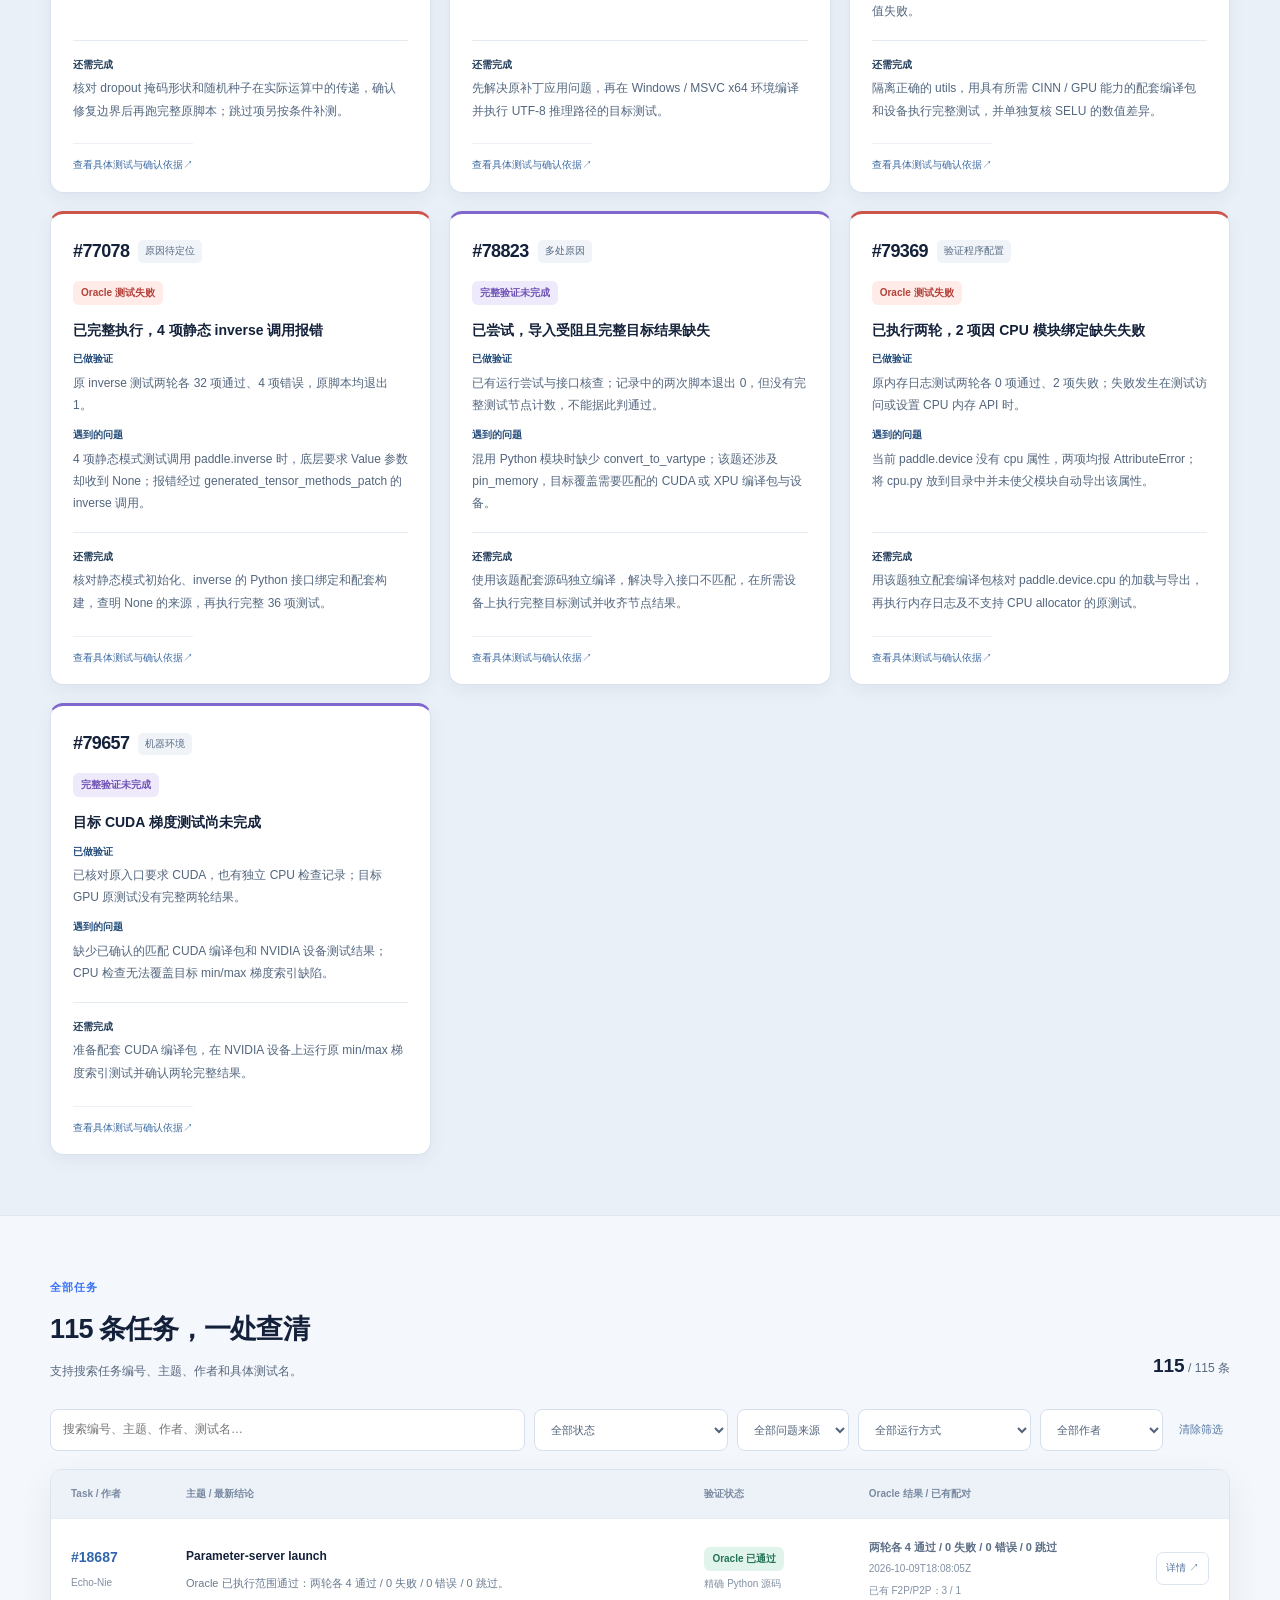
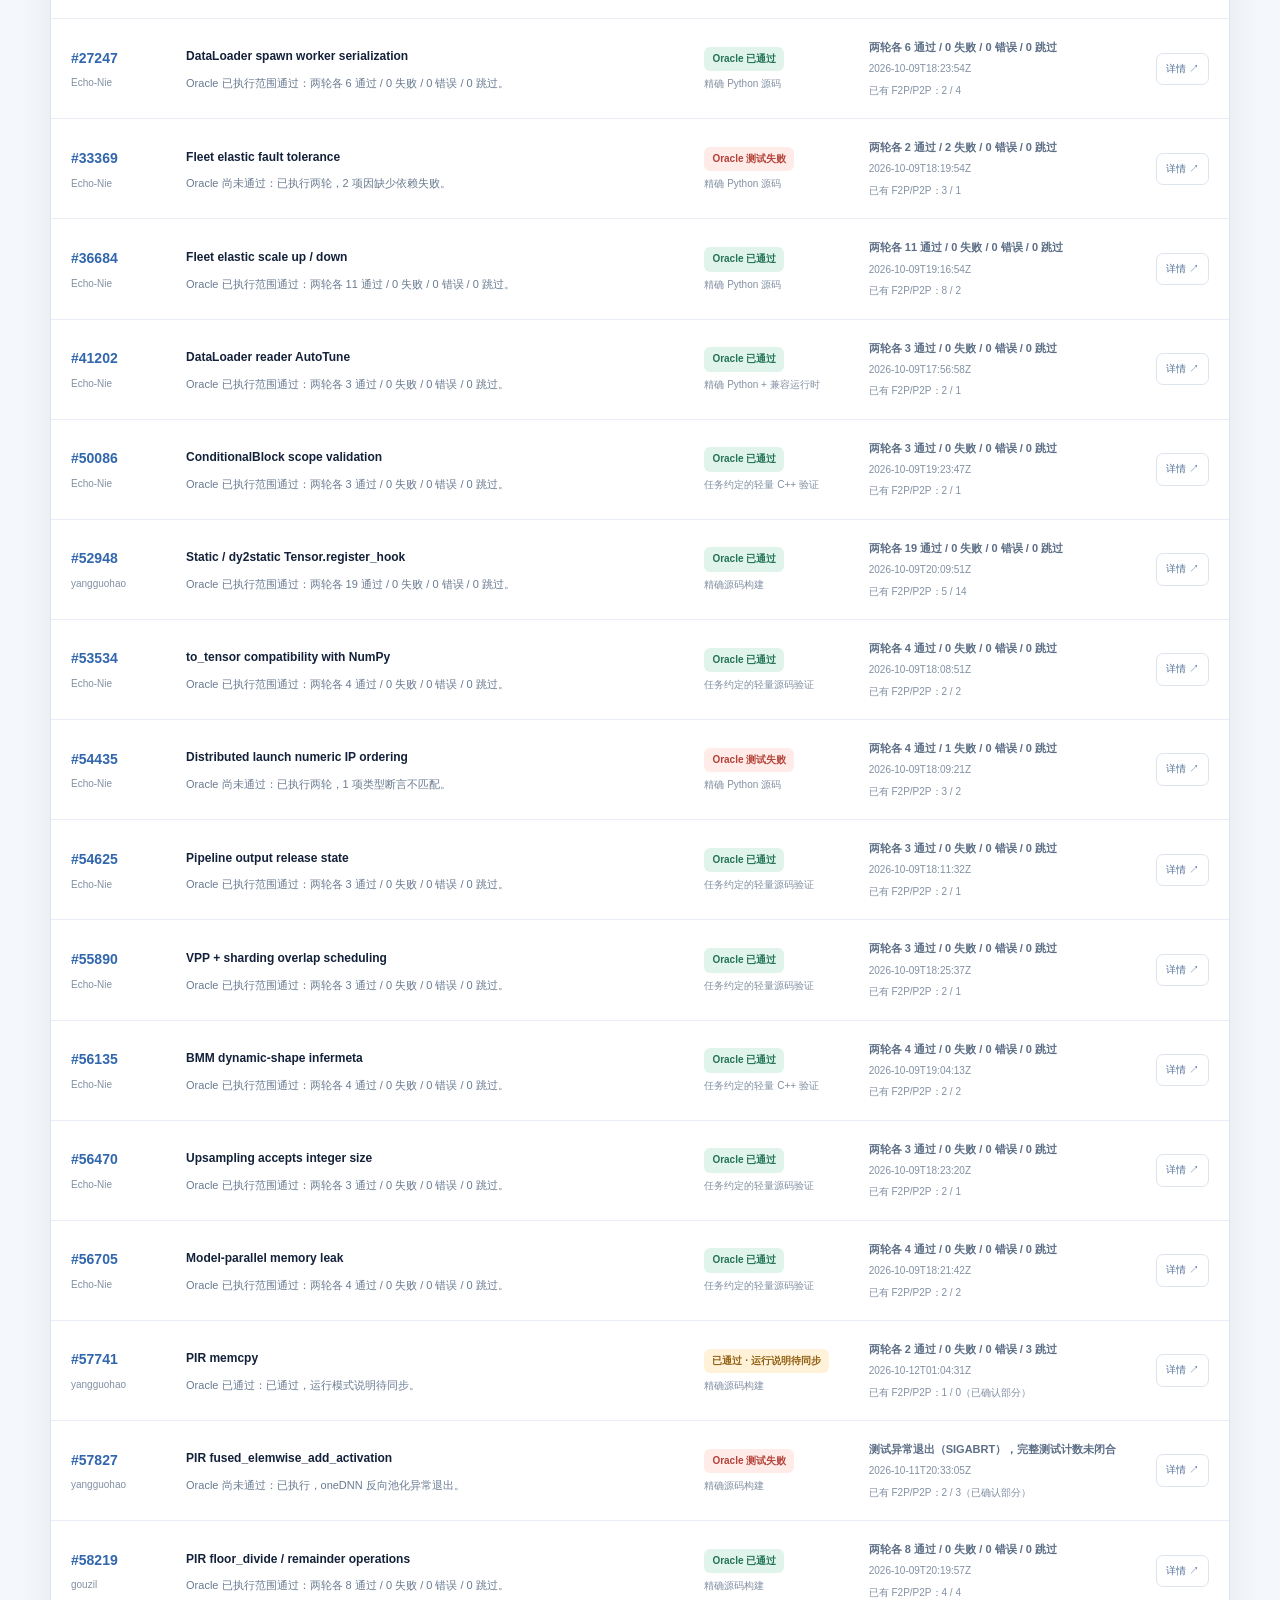
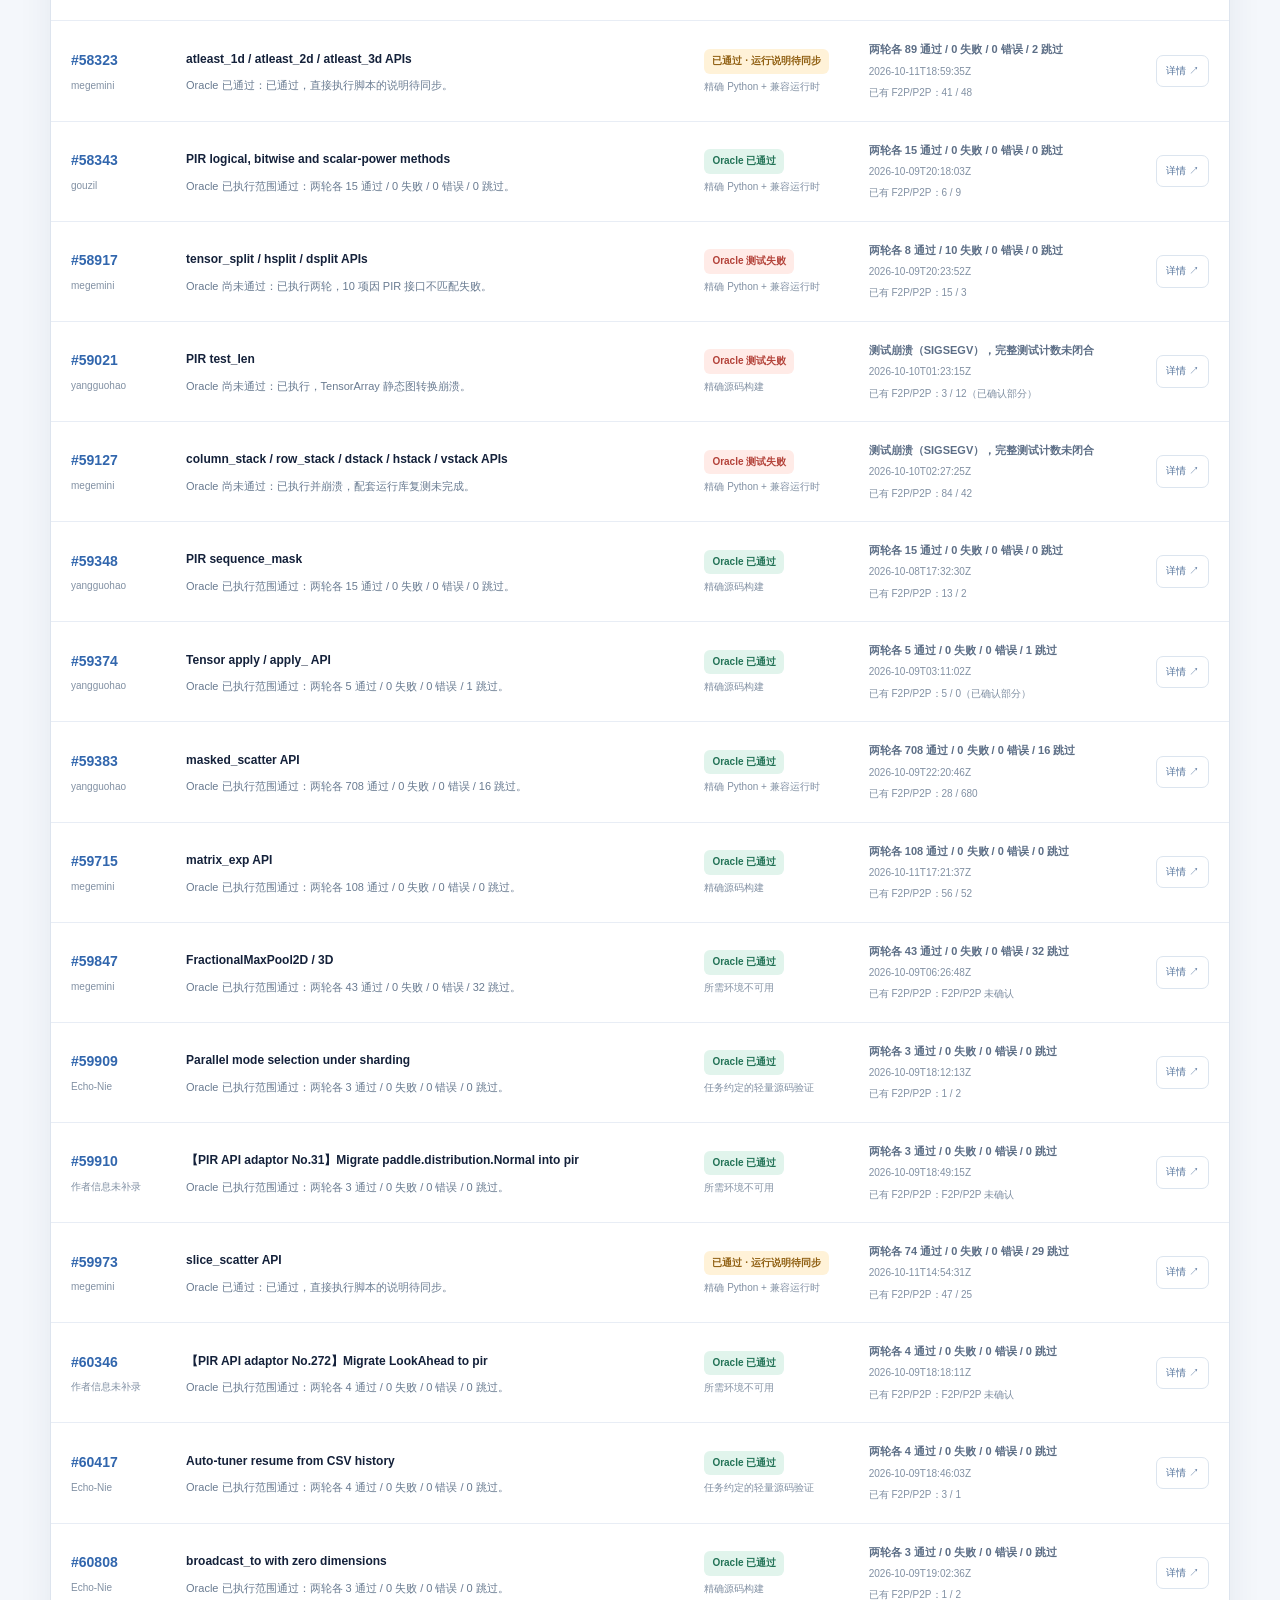
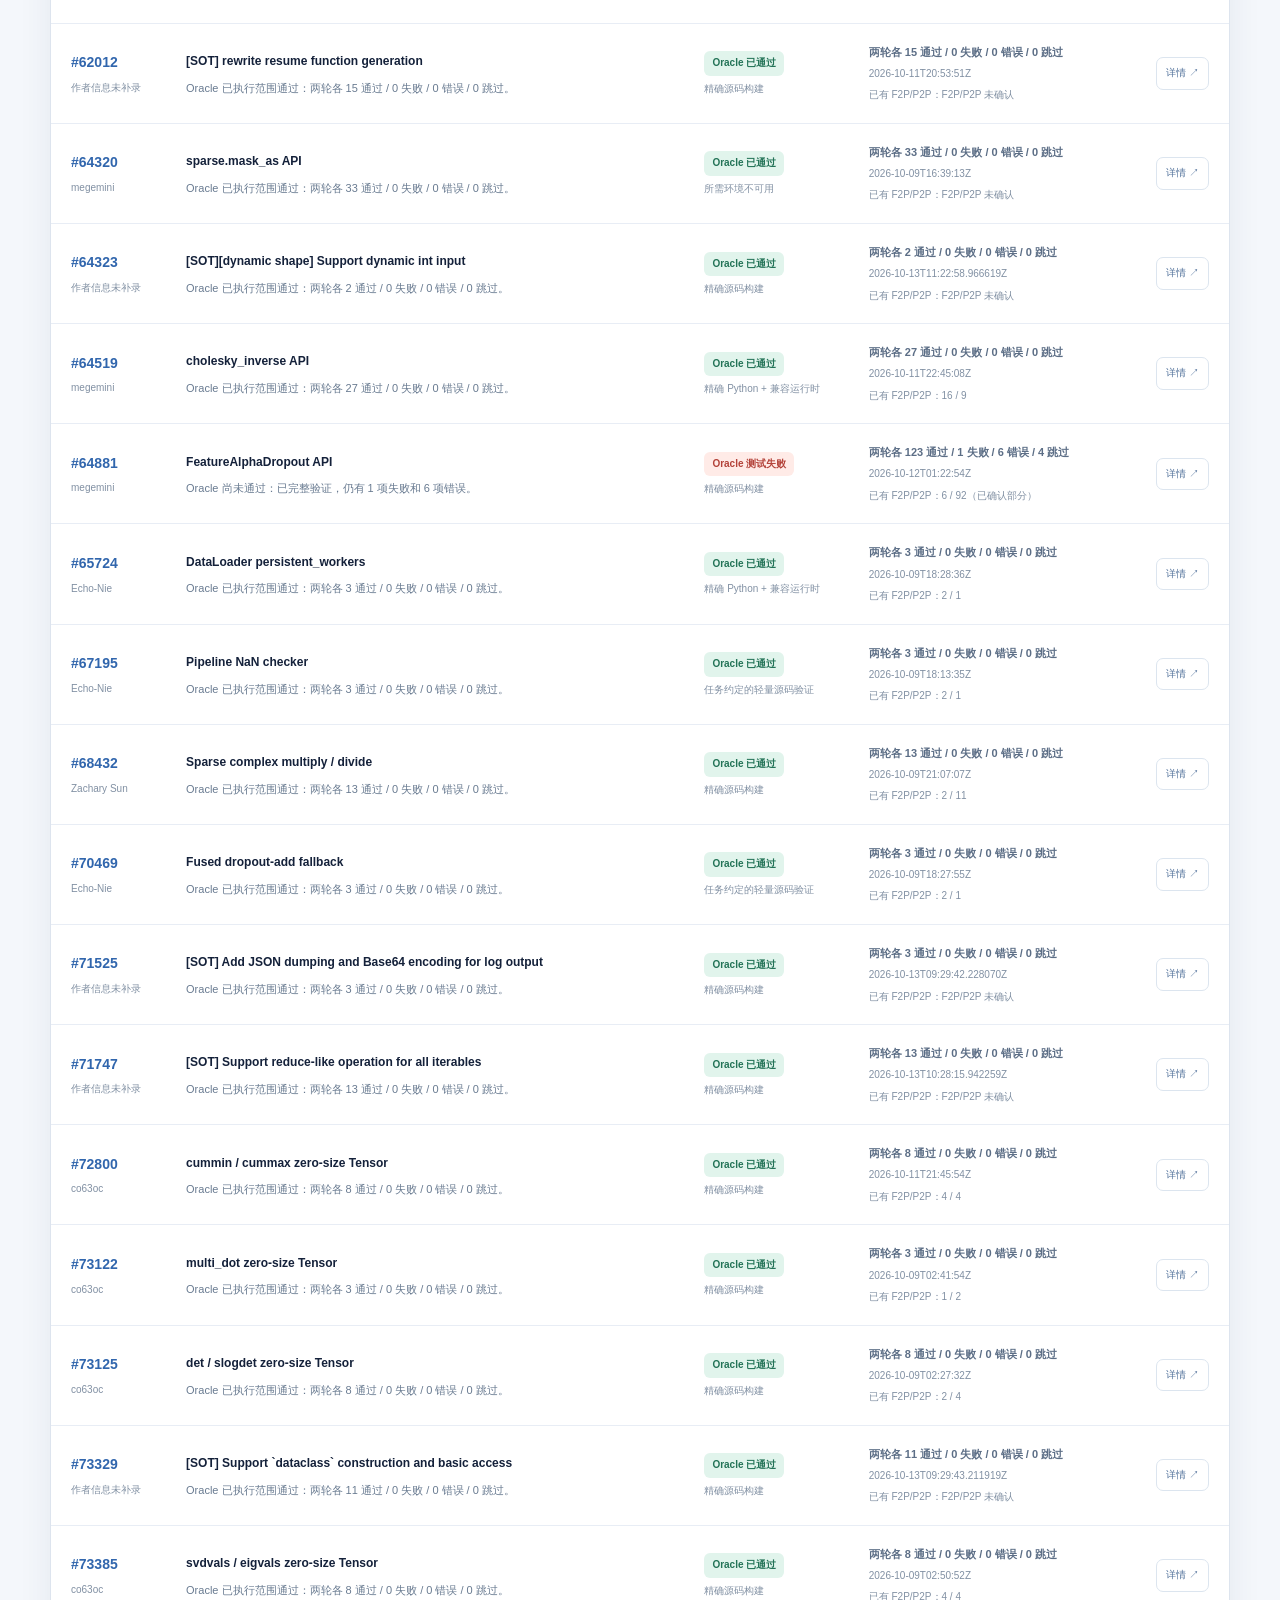
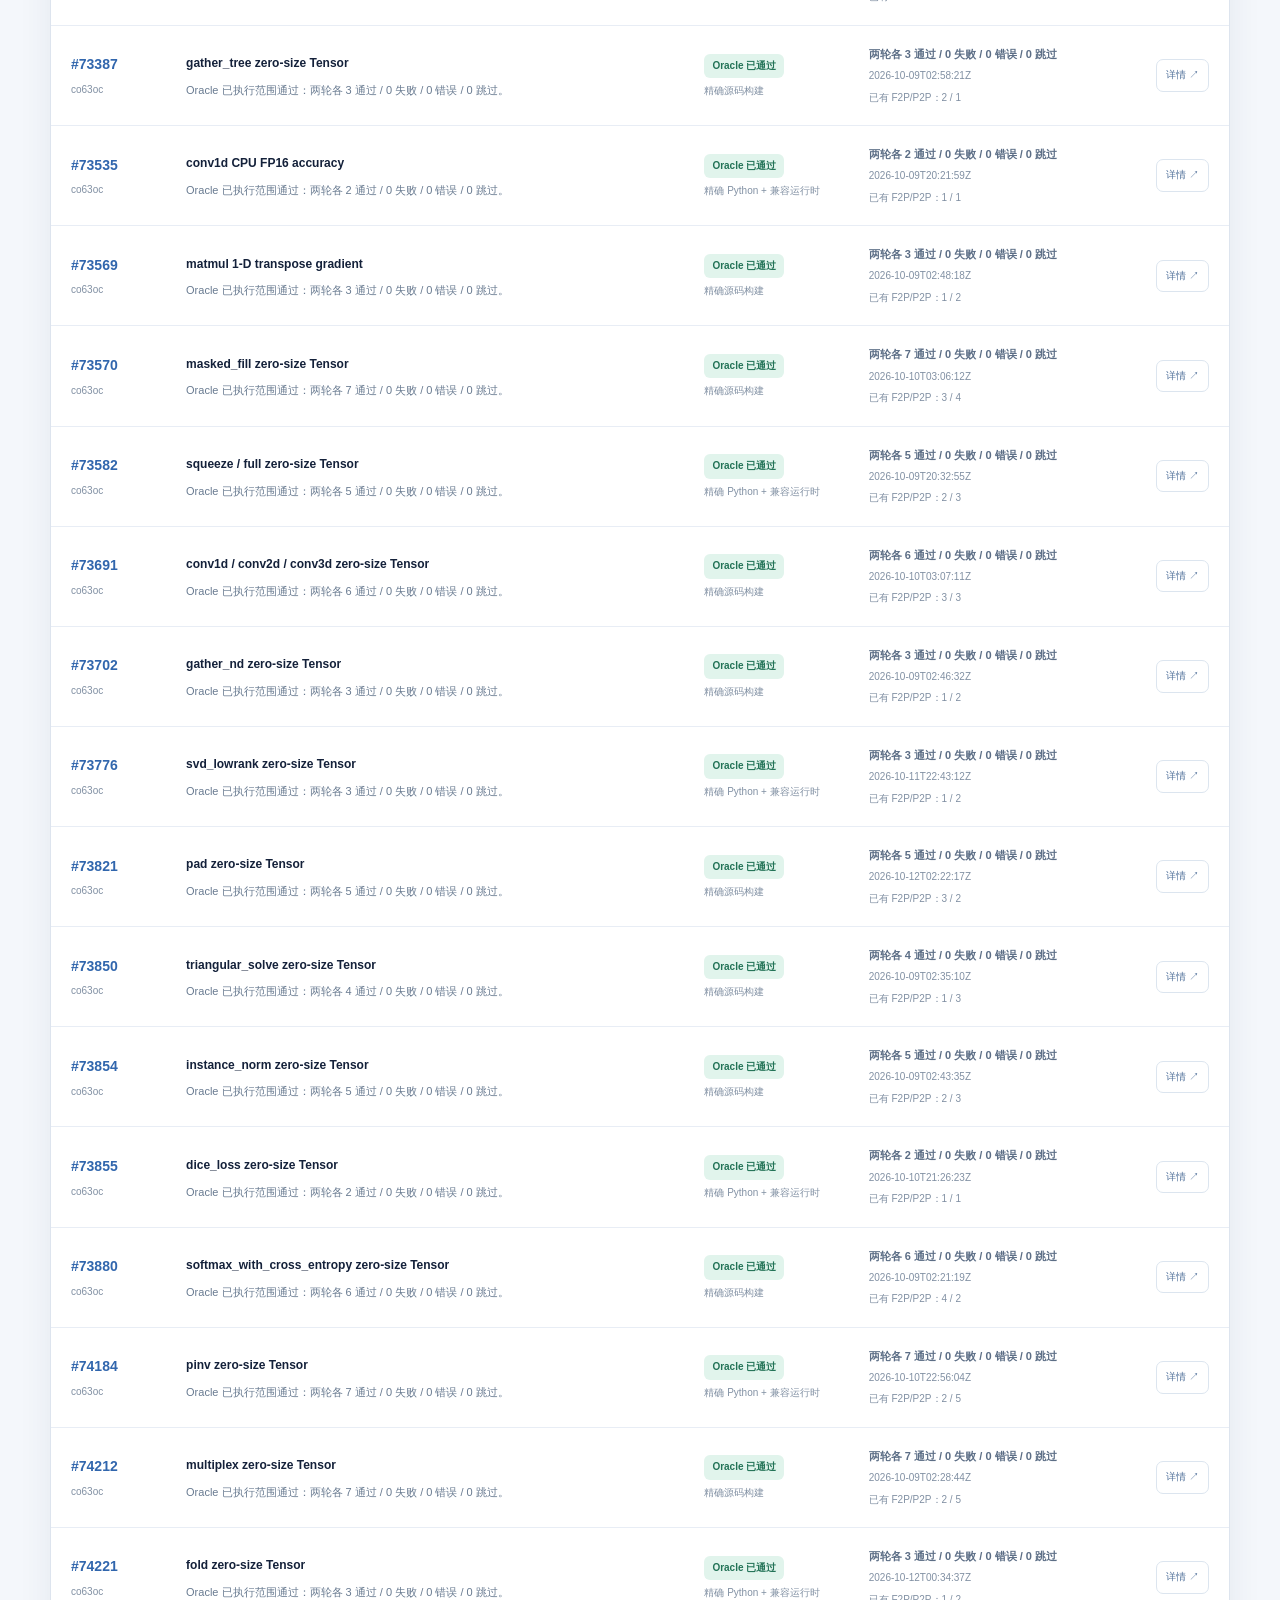
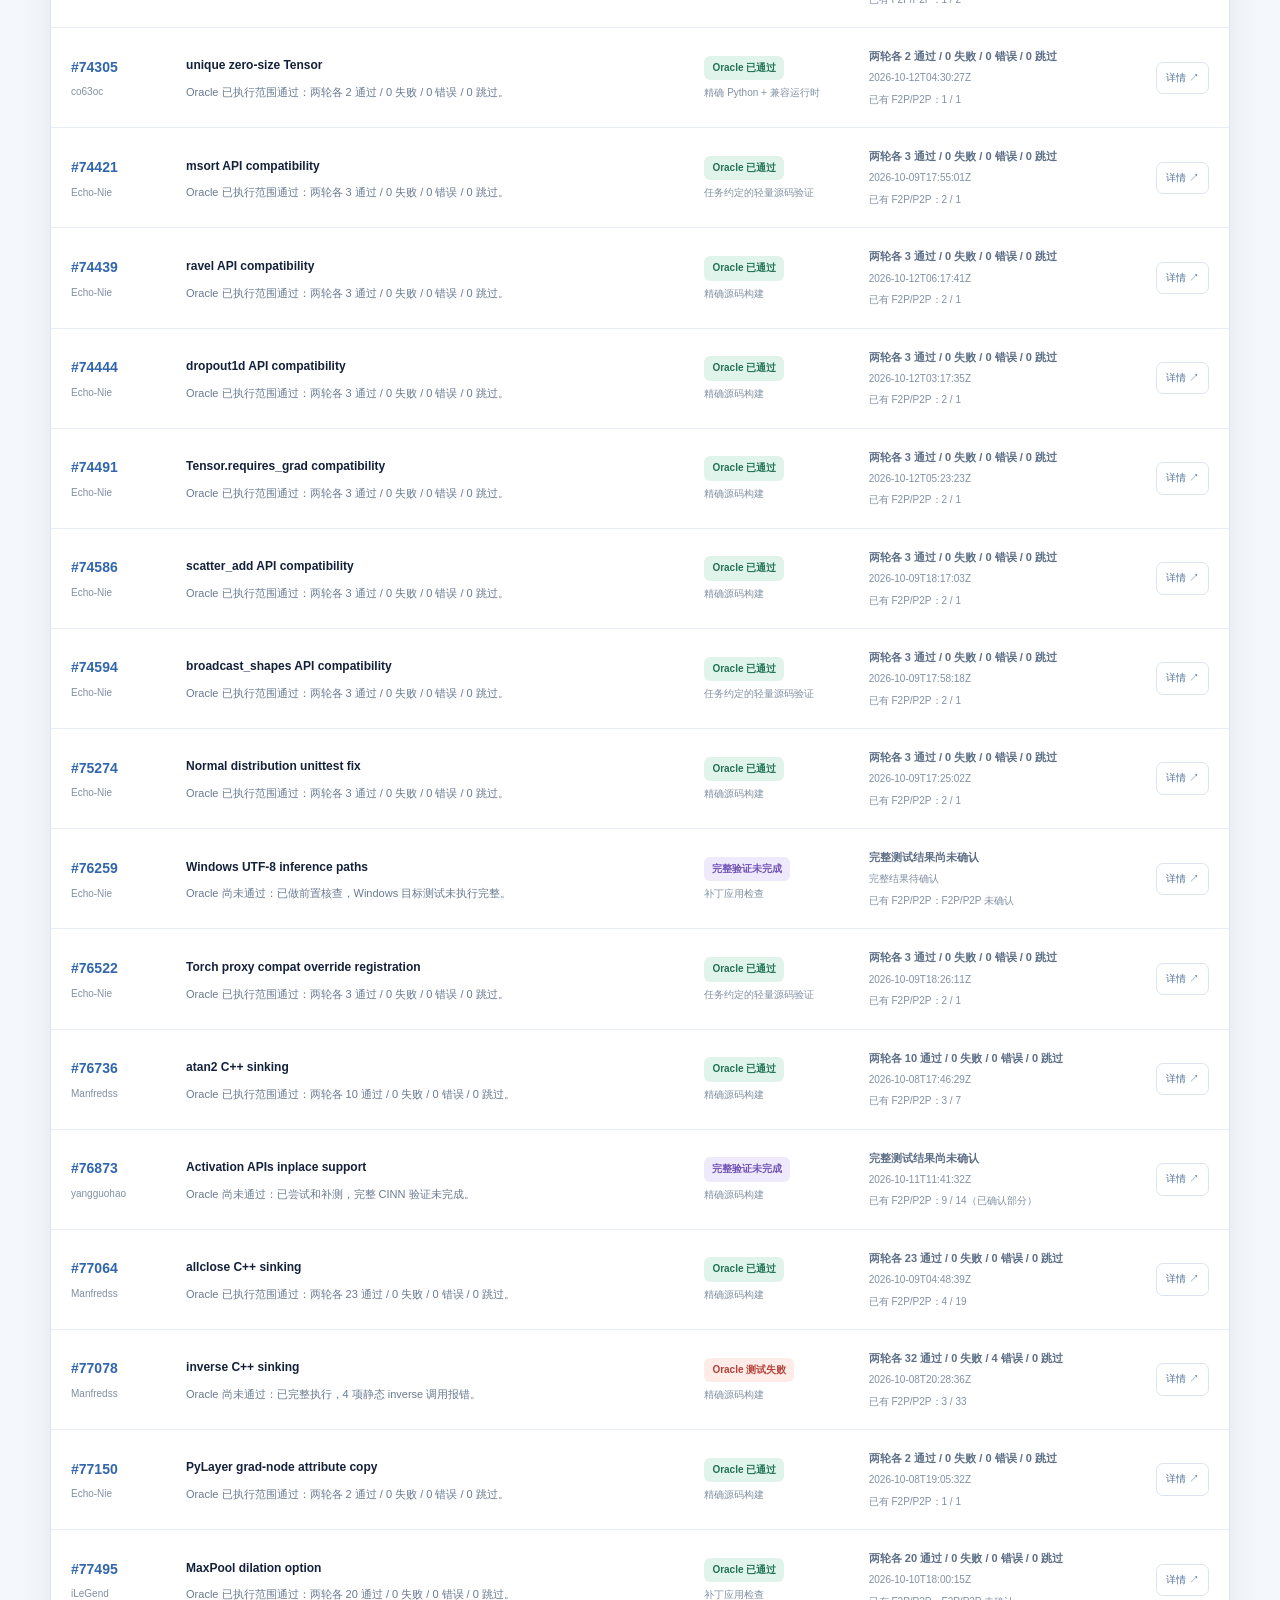
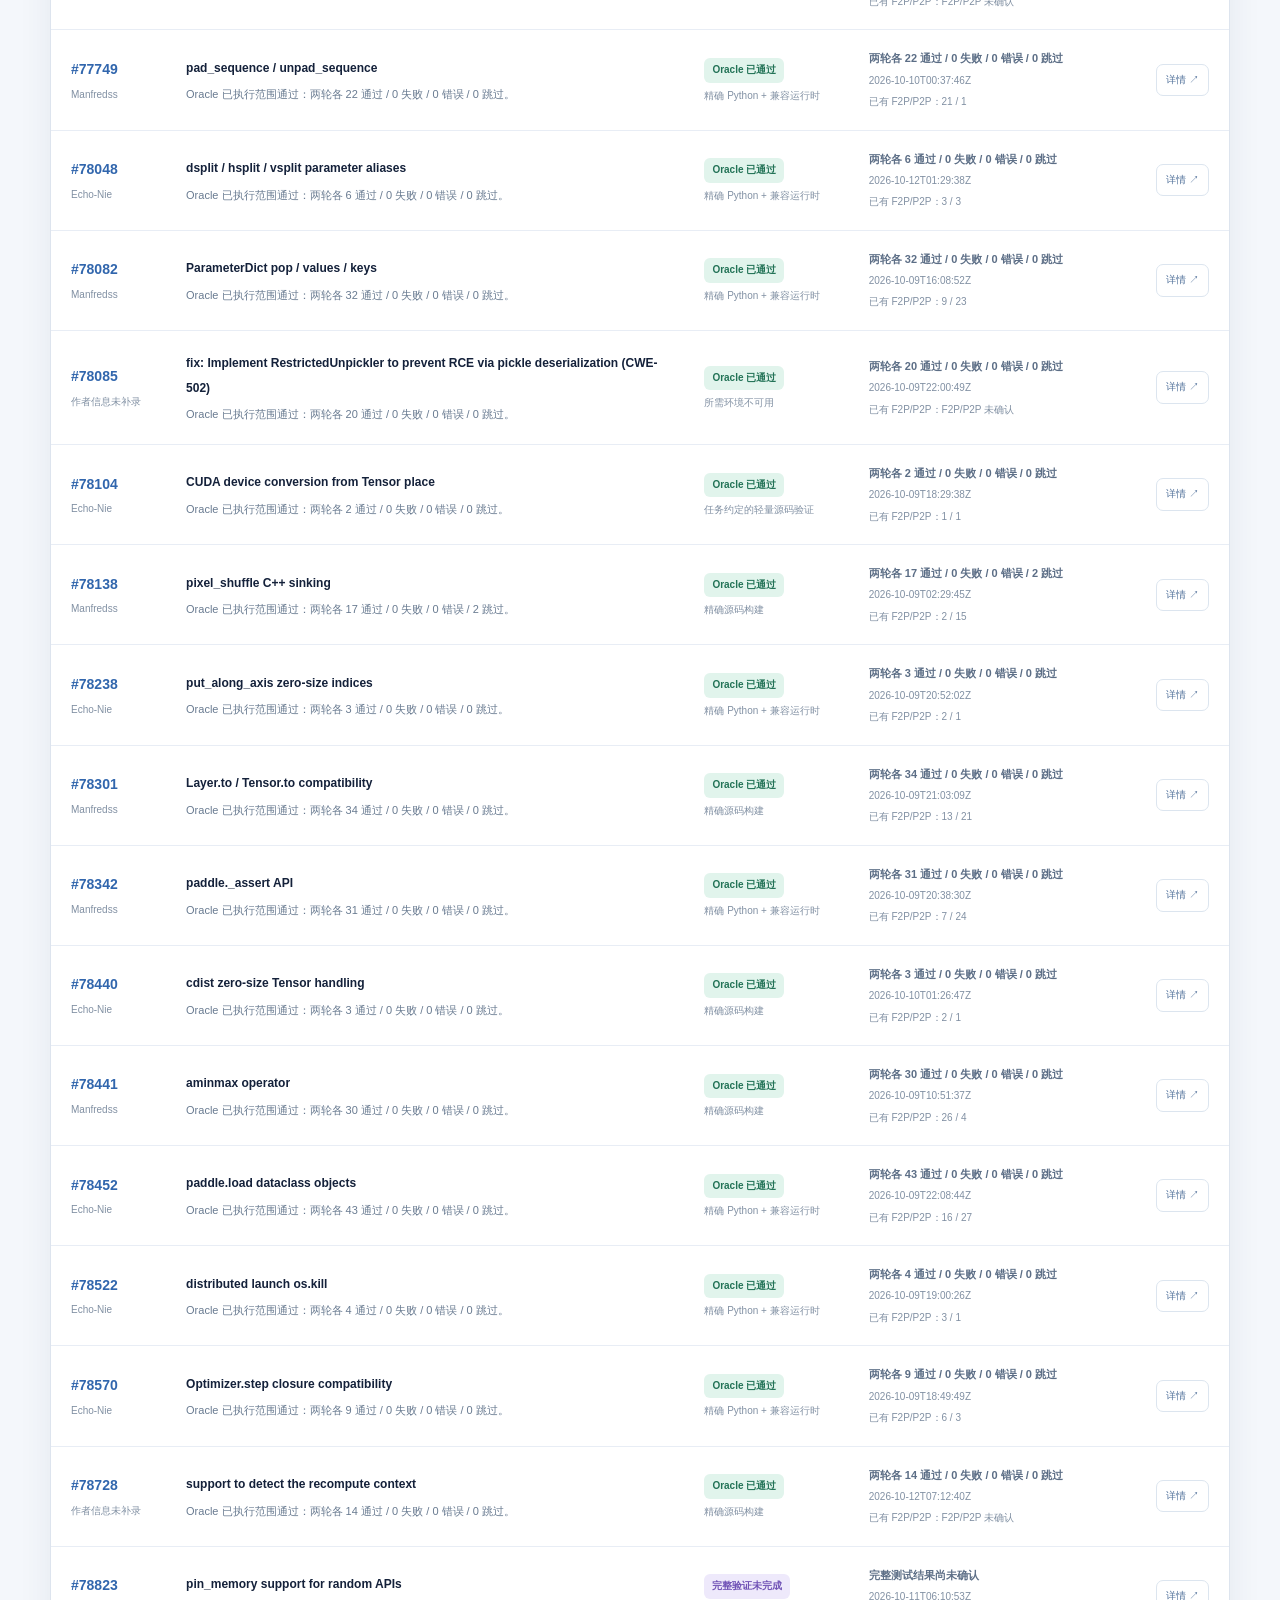
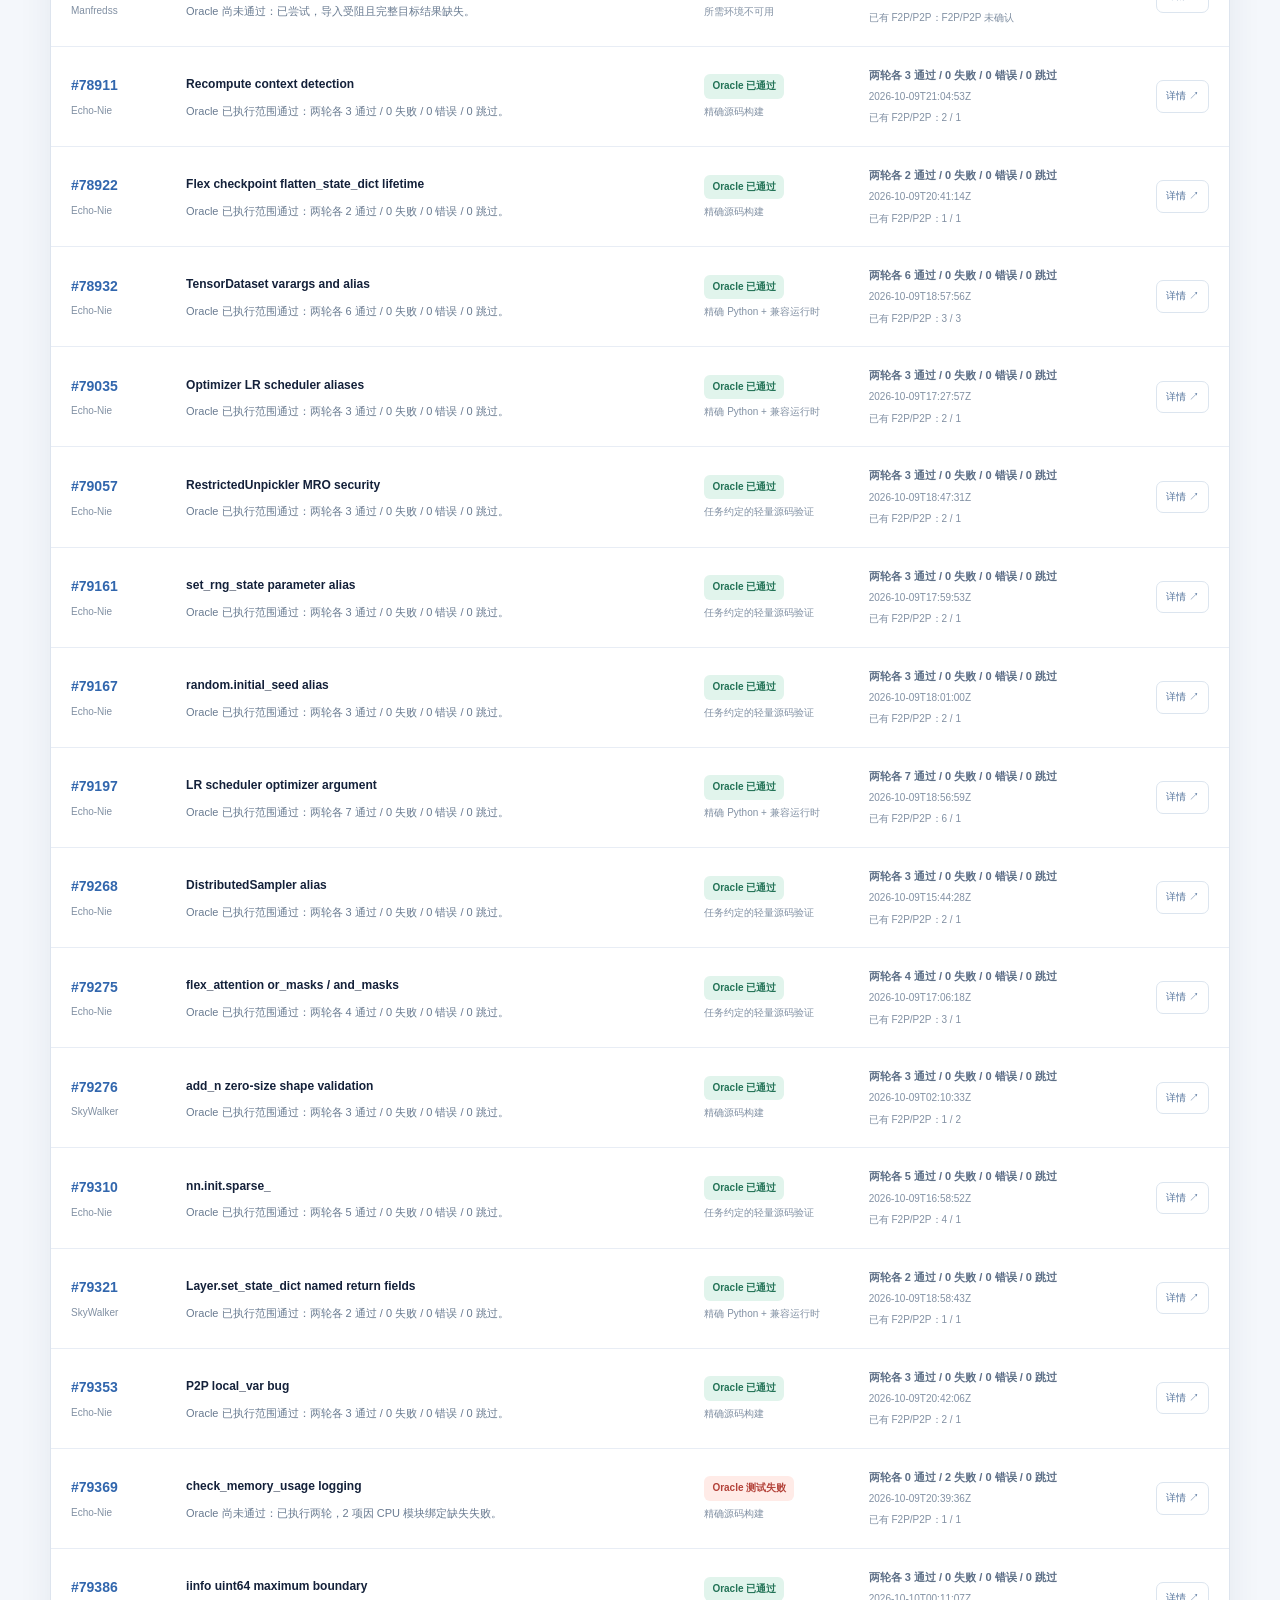
==== commit 48829fa5: "Publish four added Gold passes and 102 of 115 Oracle results" ====
--- a/docs/index.html
+++ b/docs/index.html
@@ -3,7 +3,7 @@
 <head>
   <meta charset="utf-8" />
   <meta name="viewport" content="width=device-width, initial-scale=1" />
-  <meta name="description" content="SWE-Paddle 111 条任务的实际 Oracle 验证结果、跳过项、失败原因和已有 F2P/P2P 配对。" />
+  <meta name="description" content="SWE-Paddle 115 条任务的实际 Oracle 验证结果、跳过项、失败原因和已有 F2P/P2P 配对。" />
   <meta name="theme-color" content="#10213a" />
   <title>SWE-Paddle · 最新验证情况</title>
   <link rel="icon" href="data:image/svg+xml,%3Csvg xmlns='http://www.w3.org/2000/svg' viewBox='0 0 32 32'%3E%3Crect width='32' height='32' rx='8' fill='%2310213a'/%3E%3Ctext x='16' y='21' text-anchor='middle' font-family='sans-serif' font-weight='700' font-size='14' fill='white'%3ESP%3C/text%3E%3C/svg%3E" />
@@ -18,14 +18,14 @@
     </nav>
     <div class="hero-content shell">
       <div>
-        <p class="eyebrow">111 TASKS · ORACLE / GOLD</p>
+        <p class="eyebrow">115 TASKS · ORACLE / GOLD</p>
         <h1>最新情况，<br /><strong>每条说清楚。</strong></h1>
         <p class="hero-lead">哪些任务可用，哪些还没过，<br />问题出在任务数据，还是运行环境。</p>
         <div class="hero-buttons"><a class="primary-button" href="#issues">查看有问题的任务 ↓</a><a class="text-button" href="#all-tasks">浏览全部任务</a></div>
         <p class="updated-line">结论核对日期 <time id="updated-at">—</time> · 数据快照 <code id="snapshot-short">—</code></p>
       </div>
       <aside class="readiness-card" aria-label="当前验证结果">
-        <div class="readiness-head"><span>Oracle 测试累计通过</span><span class="trend-chip">全部 111 条</span></div>
+        <div class="readiness-head"><span>Oracle 测试累计通过</span><span class="trend-chip">全部 115 条</span></div>
         <div class="progress-ring" id="progress-ring" role="img"><div class="progress-center"><strong id="pass-rate">—</strong><span id="core-count">—</span></div></div>
         <div class="readiness-numbers" id="hero-numbers"></div>
         <p class="readiness-note">按题号保留完整 Gold 测试通过记录；修正入口后的结果纳入，硬件跳过仍单独显示。</p>
@@ -51,7 +51,7 @@
       </div>
     </section>
     <section class="all-section shell" id="all-tasks" aria-labelledby="all-title">
-      <div class="section-heading"><div><span class="section-kicker">全部任务</span><h2 id="all-title">111 条任务，一处查清</h2><p>支持搜索任务编号、主题、作者和具体测试名。</p></div><p class="result-count" aria-live="polite"><strong id="visible-count">111</strong> / 111 条</p></div>
+      <div class="section-heading"><div><span class="section-kicker">全部任务</span><h2 id="all-title">115 条任务，一处查清</h2><p>支持搜索任务编号、主题、作者和具体测试名。</p></div><p class="result-count" aria-live="polite"><strong id="visible-count">115</strong> / 115 条</p></div>
       <div class="filter-bar" aria-label="任务筛选器">
         <label class="search-field"><span class="sr-only">搜索任务</span><input id="search-input" type="search" placeholder="搜索编号、主题、作者、测试名…" autocomplete="off" /></label>
         <label><span class="sr-only">验证状态</span><select id="status-filter"><option value="all">全部状态</option></select></label>
@@ -63,10 +63,10 @@
       <div class="table-wrap"><table class="inventory-table"><thead><tr><th>Task / 作者</th><th>主题 / 最新结论</th><th>验证状态</th><th>Oracle 结果 / 已有配对</th><th><span class="sr-only">详情</span></th></tr></thead><tbody id="task-table-body"></tbody></table><div id="empty-state" class="empty-state" hidden>没有匹配的任务，请调整筛选条件。</div></div>
     </section>
   </main>
-  <footer><div class="shell footer-inner"><div><strong>SWE-Paddle · 最新验证情况</strong><p>111 条任务逐题记录；跳过和未完成项单独显示。</p></div><div class="footer-links"><a href="#criterion-title">判定说明</a><a href="latest-report.md">逐题报告</a><a href="https://github.com/PaddlePaddle/community/tree/207998dab8c4c76c8558c3cca8ef177c69f10c1c/swe-paddle/tasks" target="_blank" rel="noreferrer">任务数据源 ↗</a></div></div></footer>
+  <footer><div class="shell footer-inner"><div><strong>SWE-Paddle · 最新验证情况</strong><p>115 条任务逐题记录；跳过和未完成项单独显示。</p></div><div class="footer-links"><a href="#criterion-title">判定说明</a><a href="latest-report.md">逐题报告</a><a href="https://github.com/PaddlePaddle/community/tree/276ec3d1a779c3feac8a3aaa67faefd55c8f5a3e/swe-paddle/tasks" target="_blank" rel="noreferrer">任务数据源 ↗</a></div></div></footer>
   <dialog class="task-dialog" id="task-dialog" aria-labelledby="dialog-title"><div class="dialog-shell"><button class="dialog-close" type="button" aria-label="关闭详情">×</button><div id="dialog-content"></div></div></dialog>
   <noscript><p class="shell">查看交互看板需要启用 JavaScript，也可阅读<a href="latest-report.md">完整逐题报告</a>。</p></noscript>
-  <script src="assets/latest-data.js?v=f532ecc8d4d8"></script>
-  <script src="assets/app.js?v=6526467398b0"></script>
+  <script src="assets/latest-data.js?v=acd3a11c663d"></script>
+  <script src="assets/app.js?v=8b80e4256372"></script>
 </body>
 </html>
